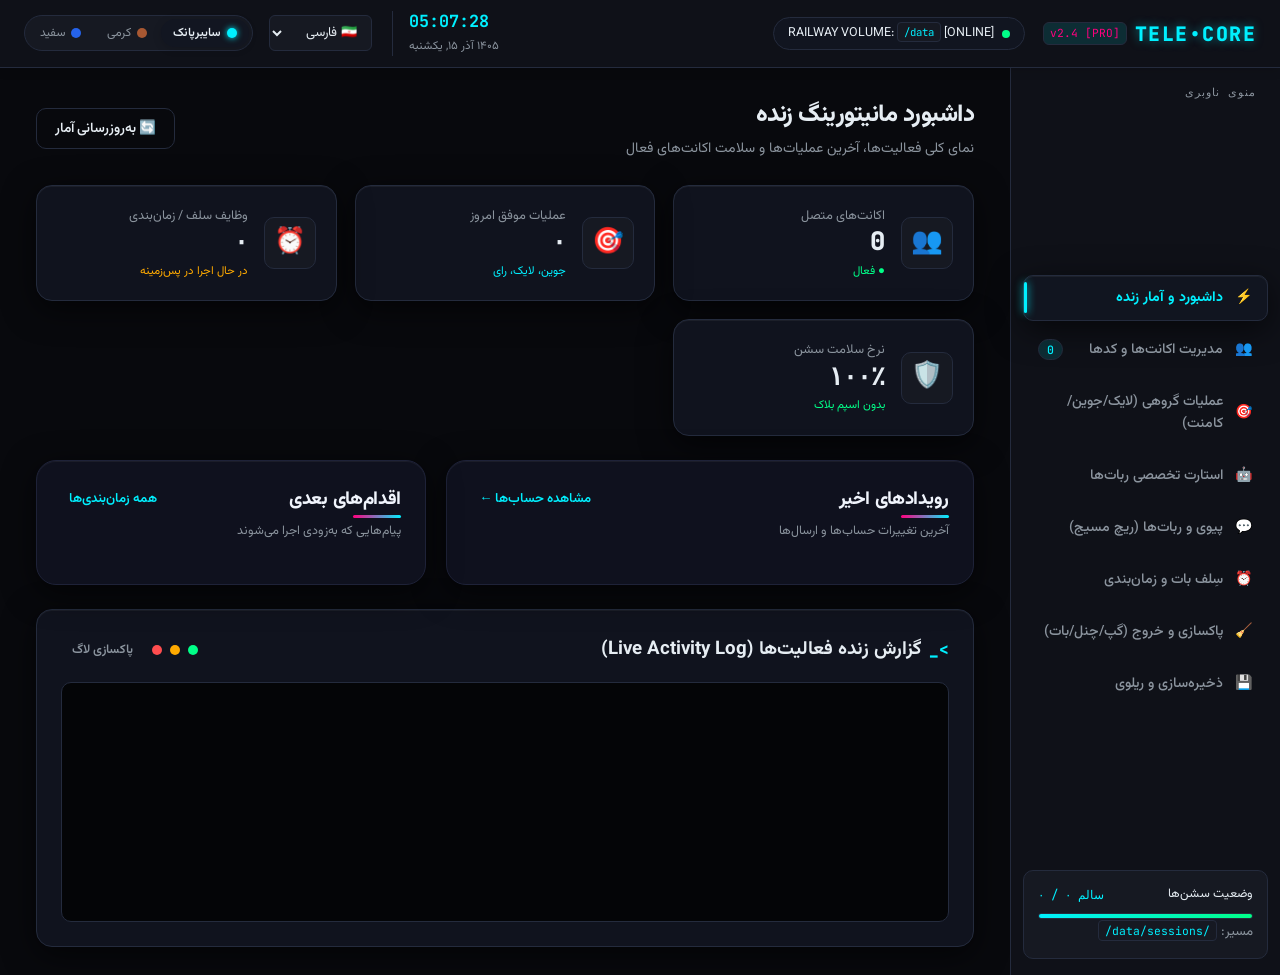
==== index.html @ 8dd52e58 "Update TeleCore: add login.html, setup.html, and enhanced auth and UI updates" ====
<!DOCTYPE html>
<html lang="fa" dir="rtl" data-theme="cyberpunk">
<head>
  <meta charset="UTF-8">
  <meta name="viewport" content="width=device-width, initial-scale=1.0">
  <title>TeleCore // پنل مدیریت یکپارچه تلگرام</title>
  <link rel="stylesheet" href="style.css">
  <link rel="preconnect" href="https://fonts.googleapis.com">
  <link rel="preconnect" href="https://fonts.gstatic.com" crossorigin>
  <link href="https://fonts.googleapis.com/css2?family=Vazirmatn:wght@300;400;600;700;800;900&family=JetBrains+Mono:wght@400;600;700&display=swap" rel="stylesheet">
</head>
<body class="theme-cyberpunk">

  <!-- HUD Top Bar -->
  <header class="top-nav">
    <div class="nav-brand">
      <div class="cyber-logo">
        <span class="glitch-text" data-text="TELE•CORE">TELE•CORE</span>
        <span class="badge-version">v2.4 [PRO]</span>
      </div>
      <div class="railway-badge" title="پوشه ذخیره‌سازی متصل به ولوم ریلوی">
        <span class="status-dot pulse"></span>
        <span class="badge-text" id="volume-indicator">RAILWAY VOLUME: <code class="mono-code">/data</code> [ONLINE]</span>
      </div>
    </div>

    <div class="nav-controls">
      <!-- Live Clock & Date -->
      <div class="time-widget">
        <div class="live-clock mono-font" id="live-clock">--:--:--</div>
        <div class="live-date" id="live-date">در حال دریافت تاریخ...</div>
      </div>

      <!-- Language Selector -->
      <div class="control-group">
        <label for="lang-select" class="visually-hidden">زبان</label>
        <select id="lang-select" class="cyber-select">
          <option value="fa" selected>🇮🇷 فارسی</option>
          <option value="en">🇬🇧 English</option>
        </select>
      </div>

      <!-- 3 Theme Switchers -->
      <div class="theme-picker" role="radiogroup" aria-label="انتخاب پوسته">
        <button class="theme-btn active" data-theme-val="cyberpunk" title="سایبرپانک دارک">
          <span class="theme-swatch cyberpunk-swatch"></span>
          <span class="theme-label">سایبرپانک</span>
        </button>
        <button class="theme-btn" data-theme-val="cream" title="کرمی نوستالژیک">
          <span class="theme-swatch cream-swatch"></span>
          <span class="theme-label">کرمی</span>
        </button>
        <button class="theme-btn" data-theme-val="light" title="سفید مینیمال">
          <span class="theme-swatch light-swatch"></span>
          <span class="theme-label">سفید</span>
        </button>
      </div>
    </div>
  </header>

  <!-- App Body Layout -->
  <div class="app-layout">
    
    <!-- Sidebar Navigation -->
    <aside class="sidebar">
      <div class="sidebar-header">
        <span class="hud-label">منوی ناوبری</span>
      </div>
      <nav class="sidebar-nav">
        <button class="nav-tab active" data-tab="tab-overview">
          <span class="tab-icon">⚡</span>
          <span class="tab-title" data-i18n="navOverview">داشبورد و آمار زنده</span>
          <span class="tab-indicator"></span>
        </button>
        <button class="nav-tab" data-tab="tab-accounts">
          <span class="tab-icon">👥</span>
          <span class="tab-title" data-i18n="navAccounts">مدیریت اکانت‌ها و کدها</span>
          <span class="badge-count" id="accounts-count-badge">۰</span>
        </button>
        <button class="nav-tab" data-tab="tab-actions">
          <span class="tab-icon">🎯</span>
          <span class="tab-title" data-i18n="navActions">عملیات گروهی (لایک/جوین/رای)</span>
        </button>
        <button class="nav-tab" data-tab="tab-bot-starter">
          <span class="tab-icon">🤖</span>
          <span class="tab-title" data-i18n="navBotStarter">استارت تخصصی ربات‌ها</span>
        </button>
        <button class="nav-tab" data-tab="tab-inbox">
          <span class="tab-icon">💬</span>
          <span class="tab-title" data-i18n="navInbox">پیوی و ربات‌ها</span>
        </button>
        <button class="nav-tab" data-tab="tab-scheduler">
          <span class="tab-icon">⏰</span>
          <span class="tab-title" data-i18n="navScheduler">سِلف بات و زمان‌بندی</span>
        </button>
        <button class="nav-tab" data-tab="tab-cleanup">
          <span class="tab-icon">🧹</span>
          <span class="tab-title" data-i18n="navCleanup">پاکسازی و خروج (گپ/چنل/بات)</span>
        </button>
        <button class="nav-tab" data-tab="tab-storage">
          <span class="tab-icon">💾</span>
          <span class="tab-title" data-i18n="navStorage">ذخیره‌سازی و ریلوی</span>
        </button>
      </nav>

      <!-- Quick Session Status Widget in Sidebar -->
      <div class="sidebar-footer">
        <div class="mini-health-card">
          <div class="mini-header">
            <span>وضعیت سشن‌ها</span>
            <span class="mono-font text-cyan" id="health-ratio">۰ / ۰ سالم</span>
          </div>
          <div class="progress-bar-bg">
            <div class="progress-bar-fill" style="width: 100%;"></div>
          </div>
          <small class="text-muted">مسیر: <code class="mono-code">/data/sessions/</code></small>
        </div>
      </div>
    </aside>

    <!-- Main Content Area -->
    <main class="main-content">
      
      <!-- ================= 1. OVERVIEW & LIVE FEED TAB ================= -->
      <section id="tab-overview" class="content-panel active">
        <div class="panel-header">
          <div>
            <h1 class="panel-title" data-i18n="overviewTitle">داشبورد مانیتورینگ زنده</h1>
            <p class="panel-desc" data-i18n="overviewDesc">نمای کلی فعالیت‌ها، آخرین عملیات‌ها و سلامت اکانت‌های فعال</p>
          </div>
          <button class="btn btn-outline" id="btn-refresh-stats">🔄 به‌روزرسانی آمار</button>
        </div>

        <!-- Metric Cards -->
        <div class="stats-grid">
          <div class="stat-card">
            <div class="stat-icon-wrap bg-cyan-glow">👥</div>
            <div class="stat-info">
              <span class="stat-label">اکانت‌های متصل</span>
              <span class="stat-value mono-font" id="stat-total-accounts">۰</span>
              <span class="stat-sub text-green">● فعال</span>
            </div>
          </div>

          <div class="stat-card">
            <div class="stat-icon-wrap bg-pink-glow">🎯</div>
            <div class="stat-info">
              <span class="stat-label">عملیات موفق امروز</span>
              <span class="stat-value mono-font" id="stat-today-ops">۰</span>
              <span class="stat-sub text-cyan">جوین، لایک، رای</span>
            </div>
          </div>

          <div class="stat-card">
            <div class="stat-icon-wrap bg-amber-glow">⏰</div>
            <div class="stat-info">
              <span class="stat-label">وظایف سلف / زمان‌بندی</span>
              <span class="stat-value mono-font" id="stat-active-tasks">۰</span>
              <span class="stat-sub text-amber">در حال اجرا در پس‌زمینه</span>
            </div>
          </div>

          <div class="stat-card">
            <div class="stat-icon-wrap bg-purple-glow">🛡️</div>
            <div class="stat-info">
              <span class="stat-label">نرخ سلامت سشن</span>
              <span class="stat-value mono-font">۱۰۰٪</span>
              <span class="stat-sub text-green">بدون اسپم بلاک</span>
            </div>
          </div>
        </div>

        <!-- RECENT EVENTS & UPCOMING ACTIONS -->
        <div class="dashboard-activity-grid">
          <div class="cyber-activity-card">
            <div class="activity-card-header">
              <div>
                <h3 class="activity-card-title">رویدادهای اخیر</h3>
                <p class="activity-card-subtitle">آخرین تغییرات حساب‌ها و ارسال‌ها</p>
              </div>
              <button class="activity-card-link" onclick="document.querySelector('[data-tab=\'tab-accounts\']').click()">مشاهده حساب‌ها &larr;</button>
            </div>
            
            <div class="event-items-list" id="recent-events-container"></div>
          </div>

          <div class="cyber-activity-card">
            <div class="activity-card-header">
              <div>
                <h3 class="activity-card-title">اقدام‌های بعدی</h3>
                <p class="activity-card-subtitle">پیام‌هایی که به‌زودی اجرا می‌شوند</p>
              </div>
              <button class="activity-card-link" onclick="document.querySelector('[data-tab=\'tab-scheduler\']').click()">همه زمان‌بندی‌ها</button>
            </div>

            <div class="upcoming-items-list" id="upcoming-actions-container"></div>
          </div>
        </div>

        <!-- Live Activity Log Terminal -->
        <div class="cyber-card">
          <div class="card-header-flex">
            <div class="flex-title">
              <span class="terminal-prefix">&gt;_</span>
              <h3>گزارش زنده فعالیت‌ها (Live Activity Log)</h3>
            </div>
            <div class="terminal-actions">
              <span class="terminal-dot green"></span>
              <span class="terminal-dot yellow"></span>
              <span class="terminal-dot red"></span>
              <button class="btn btn-sm btn-ghost" id="btn-clear-logs">پاکسازی لاگ</button>
            </div>
          </div>
          <div class="terminal-viewport" id="terminal-log-stream"></div>
        </div>
      </section>

      <!-- ================= 2. ACCOUNTS & OTP CODES TAB ================= -->
      <section id="tab-accounts" class="content-panel">
        <div class="panel-header">
          <div>
            <h1 class="panel-title">مدیریت اکانت‌های تلگرام</h1>
            <p class="panel-desc">فهرست، جستجوی پیشرفته، دسته‌بندی‌های شخصی، آمار کشور و سال ساخت، و قطع اتصال</p>
          </div>
          <div class="flex-gap">
            <button class="btn btn-primary" id="btn-open-add-account" onclick="openAddAccountModal()">➕ افزودن اکانت جدید</button>
            <button class="btn btn-outline" id="btn-create-category" onclick="openCategoryModal()">📁 ساخت دسته جدید</button>
            <button class="btn btn-outline" id="btn-check-all-sessions">⚡ بررسی سلامت همه</button>
          </div>
        </div>

        <div class="account-stats-bar">
          <div class="acc-stat-pill active" data-filter-type="all" data-filter-val="all">
            <span class="stat-pill-title">کل اکانت‌ها:</span>
            <span class="stat-pill-count mono-font" id="count-all">۰</span>
          </div>
          <div class="acc-stat-pill" data-filter-type="status" data-filter-val="online">
            <span class="stat-pill-title text-green">● متصل:</span>
            <span class="stat-pill-count mono-font" id="count-online">۰</span>
          </div>
          <div class="acc-stat-pill" data-filter-type="status" data-filter-val="disconnected">
            <span class="stat-pill-title text-pink">● قطع اتصال:</span>
            <span class="stat-pill-count mono-font" id="count-disconnected">۰</span>
          </div>
        </div>

        <div class="filter-controls-box cyber-card">
          <div class="filter-row">
            <span class="filter-label">🌍 فیلتر بر حسب کشور:</span>
            <div class="filter-chips-list" id="country-chips-container"></div>
          </div>

          <div class="filter-row mt-2">
            <span class="filter-label">📅 فیلتر سال ساخت اکانت:</span>
            <div class="filter-chips-list" id="year-chips-container"></div>
          </div>

          <div class="filter-row mt-2">
            <span class="filter-label">🏷️ دسته‌بندی‌های شخصی:</span>
            <div class="filter-chips-list" id="category-chips-container"></div>
          </div>
        </div>

        <div class="search-omnibox-wrap mt-4">
          <div class="search-omnibox">
            <span class="search-icon">🔍</span>
            <input type="text" id="acc-smart-search" class="cyber-input search-field" placeholder="جستجوی همه‌جانبه: شماره تلفن (+98...)، آیدی (@id)، آیدی عددی (User ID: 12345...)، نام پروفایل یا برچسب...">
            <button class="btn btn-sm btn-ghost" id="btn-clear-smart-search" title="پاکسازی جستجو">✕</button>
          </div>
          <div class="search-meta-text">
            <span>نمایش <strong id="filter-result-count" class="mono-font">۰</strong> اکانت بر اساس فیلترهای انتخابی</span>
          </div>
        </div>

        <div class="accounts-accordion-list mt-4" id="accounts-container"></div>

        <div class="cyber-card mt-6">
          <div class="card-header-flex">
            <h3>📬 دریافت کدهای ورود اخیر (Telegram Login Codes)</h3>
            <span class="badge-status online">سیستم شنود سرویس تلگرام فعال است</span>
          </div>
          <div class="table-responsive">
            <table class="cyber-table">
              <thead>
                <tr>
                  <th>اکانت</th>
                  <th>شماره تلفن</th>
                  <th>کد دریافتی (Login Code)</th>
                  <th>زمان دریافت</th>
                  <th>عملیات</th>
                </tr>
              </thead>
              <tbody id="otp-history-table"></tbody>
            </table>
          </div>
        </div>
      </section>

      <!-- ================= 3. MASS ACTIONS TAB ================= -->
      <section id="tab-actions" class="content-panel">
        <div class="panel-header">
          <div>
            <h1 class="panel-title" data-i18n="actionsTitle">عملیات گروهی و هماهنگ</h1>
            <p class="panel-desc" data-i18n="actionsDesc">انجام دسته‌جمعی کارهایی مثل جوین به کانال/گروه، ارسال کامنت، ثبت ری‌اکشن و لایک، یا رای دادن به نظرسنجی با اولویت انتخابی اکانت‌ها</p>
          </div>
        </div>

        <div class="account-priority-box cyber-card">
          <div class="flex-between">
            <div>
              <h3 data-i18n="priorityBoxTitle">👥 انتخاب اکانت‌ها و اولویت اجرا (با کلیک مستقیم)</h3>
              <p class="text-xs text-muted" data-i18n="priorityBoxDesc">روی اکانت‌ها کلیک کنید؛ ترتیب کلیک شما دقیقاً اولویت اجرای عملیات را تعیین می‌کند.</p>
            </div>
            <div class="flex-gap flex-wrap">
              <button type="button" class="btn btn-sm btn-outline" onclick="selectAllAccountsSequential()" data-i18n="btnSelectAllSeq">⚡ انتخاب همه به ترتیب</button>
              <button type="button" class="btn btn-sm btn-outline" onclick="selectOnlineAccountsOnly()" data-i18n="btnSelectOnline">🟢 فقط آنلاین‌ها</button>
              <button type="button" class="btn btn-sm btn-outline" onclick="clearSelectedPriorityAccounts()" data-i18n="btnClearPriority">❌ لغو انتخاب</button>
            </div>
          </div>

          <div class="account-priority-grid" id="action-accounts-priority-list"></div>
          <div class="text-xs text-muted mt-2">
            <span>تعداد اکانت‌های انتخابی: </span>
            <strong id="action-selected-accounts-count" class="mono-font text-cyan">۰</strong>
            <span id="action-priority-order-text" style="margin-right: 12px; margin-left: 12px;"></span>
          </div>
        </div>

        <div class="grid-2-cols">
          <div class="cyber-card">
            <h3 data-i18n="actionConfigTitle">تنظیمات عملیات</h3>
            <form id="mass-action-form" class="cyber-form mt-4">
              <div class="form-group">
                <label data-i18n="lblActionType">نوع عملیات:</label>
                <select id="action-type" class="cyber-input" onchange="handleActionTypeChange(this.value)">
                  <option value="join">🔗 عضویت در کانال یا گروه (Join Channel/Group)</option>
                  <option value="like">❤️ ثبت ری‌اکشن / لایک پست (Post Reaction)</option>
                  <option value="comment">💬 ارسال کامنت به پست (Post Comment)</option>
                  <option value="poll">📊 رای دادن در نظرسنجی (Poll Voting)</option>
                  <option value="start_bot">🤖 استارت ربات با لینک معرف (Start Bot)</option>
                </select>
              </div>

              <div class="form-group">
                <label data-i18n="lblActionTarget">لینک مقصد یا شناسه (Target Link / Username):</label>
                <input type="text" id="action-target" class="cyber-input mono-font" placeholder="https://t.me/example_channel یا @username یا https://t.me/addlist/..." oninput="inspectTargetLink(this.value)" required>
                
                <div class="link-inspector-box mt-2" id="link-inspector-box" style="display: none;">
                  <div class="inspector-badge">
                    <span id="inspector-icon">🔍</span>
                    <span id="inspector-type-text">نوع لینک: شناسایی شد</span>
                  </div>
                  <div class="inspector-details text-xs mt-1" id="inspector-desc-text"></div>
                  <div class="inspector-addlist-option mt-2" id="inspector-addlist-option" style="display: none;">
                    <label class="checkbox-label text-cyan font-bold text-xs" style="display: flex; gap: 8px; align-items: flex-start; cursor: pointer;">
                      <input type="checkbox" id="chk-auto-bypass-addlist" checked style="margin-top: 3px;">
                      <span>⚡ مدیریت محدودیت ۲ ادلیست تلگرام: در صورت پر بودن سقف ۲ ادلیست اکانت، یکی از ادلیست‌های قبلی به صورت خودکار حذف شود بدون اینکه کانال‌های داخل آن خارج شوند.</span>
                    </label>
                  </div>
                </div>
              </div>

              <div class="form-group" id="group-comment-text" style="display: none;">
                <label data-i18n="lblCommentText">متن کامنت‌ها (یک کامنت در هر خط برای ارسال چرخشی بین اکانت‌ها):</label>
                <textarea id="action-comment-input" class="cyber-input" rows="3" placeholder="پروژه بسیار کاربردی و عالی هست! 🔥&#10;تحلیل فوق‌العاده‌ای بود، تشکر 👏&#10;هدف قیمتی بعدی چنده به نظرتون؟"></textarea>
                
                <div class="mt-2">
                  <label class="checkbox-label text-xs" style="display: flex; gap: 8px; align-items: center; cursor: pointer;">
                    <input type="checkbox" id="chk-schedule-comment" onchange="toggleCommentScheduling(this.checked)">
                    <span data-i18n="lblScheduleCommentToggle">⏰ ذخیره به عنوان تسک زمان‌بندی شده (Scheduler)</span>
                  </label>
                </div>
                <div class="mt-2" id="comment-schedule-details" style="display: none;">
                  <label class="text-xs text-muted">زمان ارسال زمان‌بندی:</label>
                  <input type="text" id="comment-schedule-time" class="cyber-input" value="هر روز ساعت ۱۲:۳۰">
                </div>
              </div>

              <div class="form-group" id="group-poll-option" style="display: none;">
                <label data-i18n="lblPollIndex">شماره گزینه نظرسنجی (Option Index):</label>
                <input type="number" id="poll-option-idx" class="cyber-input" value="1" min="1" max="10">
              </div>

              <div class="form-group" id="group-reaction-type">
                <div class="flex-between">
                  <label data-i18n="lblReactionType">انتخاب ری‌اکشن (کل ری‌اکشن‌های تلگرام):</label>
                  <span class="text-xs text-cyan font-bold" id="chosen-reaction-preview">ری‌اکشن انتخابی: ❤️</span>
                </div>
                <div class="reaction-full-grid mt-2" id="reaction-picker-grid"></div>
                <div class="mt-2">
                  <input type="text" id="custom-emoji-input" class="cyber-input" placeholder="یا تایپ هر ایموجی دلخواه دیگر (مثلاً 🗿، 💘، 🫡)..." oninput="setCustomReactionEmoji(this.value)">
                </div>
              </div>

              <div class="form-group">
                <label data-i18n="lblActionDelay">فاصله زمانی بین هر اکانت (ثانیه - جهت امنیت و جلوگیری از فلود):</label>
                <input type="number" id="action-delay" class="cyber-input" value="3" min="1" max="60">
              </div>

              <button type="submit" class="btn btn-primary w-full" id="btn-start-action" data-i18n="btnStartAction">
                🚀 شروع اجرای عملیات هماهنگ با اولویت انتخابی
              </button>
            </form>
          </div>

          <div class="cyber-card">
            <h3>وضعیت اجرای زنده عملیات</h3>
            <div class="action-status-box mt-4">
              <div class="status-summary">
                <span id="current-action-title">آماده برای شروع عملیات جدید</span>
                <span class="badge-status idle" id="action-badge">آماده (Idle)</span>
              </div>

              <div class="progress-bar-bg mt-4">
                <div class="progress-bar-fill" id="action-progress-fill" style="width: 0%;"></div>
              </div>
              <div class="progress-label mt-2">
                <span id="action-progress-text">۰ / ۰ انجام شده</span>
                <span class="mono-font" id="action-percent-text">۰٪</span>
              </div>

              <div class="mini-terminal mt-4" id="action-sublog">
                <div class="log-line text-muted">منتظر ثبت دستور توسط کاربر...</div>
              </div>
            </div>
          </div>
        </div>
      </section>

      <!-- ================= 3.5 SPECIALIZED BOT STARTER TAB ================= -->
      <section id="tab-bot-starter" class="content-panel">
        <div class="panel-header">
          <div>
            <h1 class="panel-title" data-i18n="botStarterTitle">🤖 استارت تخصصی و اتوماسیون ربات‌ها</h1>
            <p class="panel-desc" data-i18n="botStarterDesc">استارت رفرال، آنالیز هوشمند و عضویت خودکار چنل‌های اجباری، و حل تعاملی مرحله‌به‌مرحله کپچا با اولویت دلخواه اکانت‌ها</p>
          </div>
          <div class="flex-gap">
            <button class="btn btn-outline" onclick="resetBotStarterForm()">🔄 بازنشانی فرم</button>
          </div>
        </div>

        <div class="cyber-card">
          <div class="flex-between">
            <h3 data-i18n="botTargetConfigTitle">🎯 تنظیم لینک و آیدی ربات</h3>
            <span class="badge-status online" id="bot-parser-status">آماده دریافت لینک</span>
          </div>

          <div class="form-group mt-3">
            <label data-i18n="lblBotStartLink">لینک استارت یا نام کاربری ربات (Bot Start Link / Username):</label>
            <input type="text" id="bot-starter-url" class="cyber-input mono-font" placeholder="https://t.me/CryptoAirdropBot?start=ref_98124 یا @CryptoAirdropBot start_code" oninput="parseBotStartLink(this.value)">
            
            <div class="bot-link-parser-pill" id="bot-parser-pill" style="display: none;">
              <span class="text-xs text-muted">شناسایی شد:</span>
              <span class="parser-tag" id="parser-bot-username">@نام_ربات</span>
              <span class="parser-tag" id="parser-bot-param">start=کد_رفرال</span>
            </div>
          </div>

          <div class="mt-4">
            <div class="flex-between">
              <div>
                <h4 data-i18n="botPriorityTitle">👥 انتخاب اکانت‌ها و اولویت اجرا (با کلیک مستقیم)</h4>
                <p class="text-xs text-muted" data-i18n="botPriorityDesc">ترتیب کلیک شما، اولویت دقیق ارسال استارت و حل کپچا را تعیین می‌کند.</p>
              </div>
              <div class="flex-gap flex-wrap">
                <div class="form-inline-group" style="display: flex; align-items: center; gap: 8px;">
                  <label class="text-xs text-muted">حداکثر تعداد اکانت:</label>
                  <input type="number" id="bot-account-limit" class="cyber-input mono-font text-cyan" style="width: 70px; padding: 4px 8px;" value="5" min="1" max="10" onchange="updateBotAccountLimit(this.value)">
                </div>
                <button type="button" class="btn btn-sm btn-outline" onclick="selectAllBotAccountsSequential()">⚡ انتخاب همه به ترتیب</button>
                <button type="button" class="btn btn-sm btn-outline" onclick="selectOnlineBotAccountsOnly()">🟢 فقط آنلاین‌ها</button>
                <button type="button" class="btn btn-sm btn-outline" onclick="clearBotAccountsPriority()">❌ پاکسازی</button>
              </div>
            </div>

            <div class="account-priority-grid mt-3" id="bot-accounts-priority-list"></div>

            <div class="text-xs text-muted mt-2">
              <span>تعداد اکانت‌های مجاز انتخابی: </span>
              <strong id="bot-selected-count-badge" class="mono-font text-cyan">۰</strong>
              <span id="bot-priority-order-text" style="margin-right: 12px; margin-left: 12px;"></span>
            </div>
          </div>
        </div>

        <div class="cyber-card mt-4">
          <h3 data-i18n="botModesTitle">⚙️ انتخاب نوع و متد استارت ربات (۴ حالت تخصصی)</h3>
          <p class="text-xs text-muted mt-1">متد مورد نظر خود را متناسب با ساختار ربات انتخاب کنید:</p>

          <div class="bot-mode-grid">
            <div class="bot-mode-card active" id="mode-card-simple" onclick="selectBotStartMode('simple')">
              <div class="bot-mode-card-header">
                <span class="bot-mode-card-icon">⚡</span>
                <span class="bot-mode-indicator"></span>
              </div>
              <div class="bot-mode-card-title">۱. استارت خالی (ساده / رفرال)</div>
              <div class="bot-mode-card-desc">فقط دستور <code>/start [ref]</code> را مستقیماً برای هر اکانت ارسال می‌کند.</div>
            </div>

            <div class="bot-mode-card" id="mode-card-smart" onclick="selectBotStartMode('smart')">
              <div class="bot-mode-card-header">
                <span class="bot-mode-card-icon">🧠</span>
                <span class="bot-mode-indicator"></span>
              </div>
              <div class="bot-mode-card-title">۲. آنالیز و جوین خودکار چنل‌ها</div>
              <div class="bot-mode-card-desc">ارسال استارت اولیه ➔ اسکن و استخراج هوشمند لینک‌ها ➔ عضویت خودکار ➔ استارت مجدد یا تایید.</div>
            </div>

            <div class="bot-mode-card" id="mode-card-manual" onclick="selectBotStartMode('manual')">
              <div class="bot-mode-card-header">
                <span class="bot-mode-card-icon">📋</span>
                <span class="bot-mode-indicator"></span>
              </div>
              <div class="bot-mode-card-title">۳. جوین دستی لیست چنل‌ها</div>
              <div class="bot-mode-card-desc">عضویت در کانال‌های تعیین‌شده توسط شما و سپس ارسال استارت.</div>
            </div>

            <div class="bot-mode-card" id="mode-card-captcha" onclick="selectBotStartMode('captcha')">
              <div class="bot-mode-card-header">
                <span class="bot-mode-card-icon">🧩</span>
                <span class="bot-mode-indicator"></span>
              </div>
              <div class="bot-mode-card-title">۴. بات‌های دارای کپچا (تعاملی)</div>
              <div class="bot-mode-card-desc">نمایش شبیه‌ساز چت اختصاصی برای هر اکانت به ترتیب اولویت ➔ شما پاسخ کپچا را وارد می‌کنید.</div>
            </div>
          </div>

          <div class="mt-4 p-3 bg-surface-elevated rounded" id="subpanel-mode-smart" style="display: none; border: 1px solid var(--border-color); border-radius: var(--radius-md); padding: 14px;">
            <div class="flex-between">
              <h4 class="text-cyan font-bold text-xs">🧠 تنظیمات آنالیزور هوشمند پیام ربات:</h4>
              <span class="badge-status online">موتور استخراج لینک فعال است</span>
            </div>
            <p class="text-xs text-muted mt-2">سیستم متن و دکمه‌های شیشه‌ای پیام بازگشتی ربات را پویش کرده و اکانت‌ها را در آنها عضو می‌کند.</p>
            <div class="flex-gap mt-3 flex-wrap">
              <label class="checkbox-label text-xs">
                <input type="checkbox" id="chk-smart-reclick" checked> کلیک خودکار روی دکمه‌های «تایید عضویت / Joined / Check»
              </label>
              <label class="checkbox-label text-xs">
                <input type="checkbox" id="chk-smart-delay" checked> تاخیر ۳ ثانیه‌ای بین عضویت در کانال‌ها
              </label>
            </div>
          </div>

          <div class="mt-4 p-3 bg-surface-elevated rounded" id="subpanel-mode-manual" style="display: none; border: 1px solid var(--border-color); border-radius: var(--radius-md); padding: 14px;">
            <h4 class="text-cyan font-bold text-xs">📋 لیست کانال‌ها و گروه‌های اجباری (مشخص‌شده توسط شما):</h4>
            <textarea id="manual-channels-input" class="cyber-input mono-font mt-2" rows="4" placeholder="@ChannelOne&#10;https://t.me/ChannelTwo"></textarea>
          </div>

          <div class="grid-2-cols mt-4">
            <div class="form-group">
              <label>تاخیر بین اکانت‌ها (ثانیه):</label>
              <input type="number" id="bot-delay-seconds" class="cyber-input mono-font" value="4" min="1" max="60">
            </div>
            <div class="form-group">
              <label>وضعیت محافظت ضد بن:</label>
              <select id="bot-flood-protection" class="cyber-input">
                <option value="smart">🛡️ محافظت هوشمند (توقف خودکار در صورت بروز FloodWait)</option>
                <option value="aggressive">⚡ سرعت حداکثری</option>
              </select>
            </div>
          </div>

          <div class="flex-between mt-4">
            <button type="button" class="btn btn-primary" id="btn-start-bot-ops" onclick="executeBotStarterOperation()">
              🚀 شروع عملیات استارت ربات
            </button>
            <button type="button" class="btn btn-outline" id="btn-stop-bot-ops" onclick="stopBotStarterOperation()" style="display: none;">
              ⏹️ توقف عملیات
            </button>
          </div>
        </div>

        <div class="interactive-captcha-viewport" id="captcha-interactive-viewport" style="display: none;">
          <div class="captcha-account-banner">
            <div class="account-banner-info">
              <div class="account-banner-avatar" id="captcha-acc-avatar">🤖</div>
              <div class="account-banner-meta">
                <h4 id="captcha-acc-title">📩 دریافتی از اکانت اولویت ۱</h4>
                <div class="mono-font text-xs text-muted" id="captcha-acc-phone">+989123456789 · سشن آنلاین</div>
              </div>
            </div>
            <div class="account-step-counter" id="captcha-step-badge">مرحله ۱ از ۰ اکانت</div>
          </div>

          <div class="bot-step-pills" id="captcha-step-pills"></div>

          <div class="captcha-bot-chat-wrap">
            <div class="captcha-bot-header">
              <div class="captcha-bot-avatar">🤖</div>
              <div class="captcha-bot-name" id="captcha-bot-display-name">CryptoAirdropBot</div>
              <span class="captcha-bot-badge">BOT</span>
              <span class="text-xs text-muted mono-font" id="captcha-time-badge">هم‌اکنون</span>
            </div>

            <div class="chat-msg incoming" style="max-width: 100%;">
              <p id="captcha-bot-text-prompt">
                👋 کاربر گرامی! لطفاً کد امنیتی زیر را حل کنید:
              </p>

              <div class="captcha-challenge-box mt-3" id="captcha-challenge-box">
                <span class="text-xs text-muted">تصویر یا چالش کپچای دریافتی:</span>
                <div class="captcha-visual-code" id="captcha-visual-code">7 K R 9 W</div>
                <div class="text-xs text-muted" id="captcha-hint-text">حروف و اعداد موجود در کادر بالا را وارد نمایید</div>
                <div class="captcha-buttons-grid" id="captcha-buttons-grid"></div>
              </div>
            </div>

            <div class="captcha-solve-input-bar mt-2">
              <input type="text" id="captcha-user-input" class="cyber-input mono-font font-bold" placeholder="کد کپچا یا پاسخ را اینجا وارد کنید و اینتر بزنید..." onkeydown="if(event.key==='Enter') submitCaptchaAnswer()">
              <button type="button" class="btn btn-primary" id="btn-submit-captcha" onclick="submitCaptchaAnswer()">
                ↵ ارسال به ربات و انتقال به اکانت بعدی ⏭️
              </button>
              <button type="button" class="btn btn-outline" onclick="skipCurrentCaptchaAccount()">
                رد کردن ⏩
              </button>
            </div>
          </div>
        </div>

        <div class="cyber-card mt-4" id="bot-starter-monitor-box">
          <div class="flex-between">
            <h4>📡 گزارش مانیتورینگ زنده استارت ربات</h4>
            <span class="badge-status online" id="bot-monitor-status">آماده</span>
          </div>

          <div class="progress-bar-bg mt-3">
            <div class="progress-bar-fill" id="bot-progress-fill" style="width: 0%;"></div>
          </div>
          <div class="flex-between text-xs mt-2">
            <span id="bot-progress-text">۰ از ۰ اکانت انجام شده</span>
            <span class="mono-font text-cyan" id="bot-progress-pct">۰٪</span>
          </div>

          <div class="mini-terminal mt-3" id="bot-terminal-stream" style="max-height: 240px; overflow-y: auto;">
            <div class="log-line text-muted">سیستم استارت تخصصی ربات آماده به کار است.</div>
          </div>
        </div>
      </section>

      <!-- ================= 4. INBOX & BOTS TAB ================= -->
      <section id="tab-inbox" class="content-panel">
        <div class="panel-header">
          <div>
            <h1 class="panel-title" data-i18n="inboxTitle">پیوی‌ها، ربات‌ها و گفتگوها</h1>
            <p class="panel-desc" data-i18n="inboxDesc">پشتیبانی کامل از دکمه شیشه‌ای (Inline Keyboard)، عکس با کپشن، نظرسنجی، ویس صوتی، داکیومنت، فرمت متن تلگرام (بولد، اسپویلر، نقل‌قول) و ری‌اکشن به پیام‌ها</p>
          </div>
        </div>

        <div class="chat-manager-layout">
          <div class="chat-sidebar cyber-card">
            <div class="form-group">
              <label data-i18n="lblChatAccount">انتخاب اکانت فعال:</label>
              <select id="chat-account-select" class="cyber-input" onchange="changeChatAccount(this.value)"></select>
            </div>
            <div class="search-box mt-3">
              <input type="text" id="chat-search-input" placeholder="جستجو در چت‌ها و ربات‌ها..." class="cyber-input" oninput="filterChatThreads(this.value)">
            </div>
            <div class="chat-thread-list mt-3" id="chat-threads"></div>
          </div>

          <div class="chat-window cyber-card">
            <div class="chat-window-header" id="chat-header">
              <div class="chat-user-info">
                <div class="avatar-circle" id="chat-avatar">🤖</div>
                <div>
                  <h4 id="chat-contact-name">ربات تلگرام (Telegram Notifications)</h4>
                  <span class="text-muted text-xs" id="chat-contact-sub">سرویس رسمی اعلان‌ها و شبیه‌ساز بات</span>
                </div>
              </div>
            </div>

            <div class="chat-messages" id="chat-messages-container"></div>

            <div class="chat-rich-toolbar">
              <div class="rich-btns-group">
                <button type="button" class="rich-btn" onclick="applyRichFormat('bold')" title="بولد (**متن**)"><strong>B</strong></button>
                <button type="button" class="rich-btn" onclick="applyRichFormat('italic')" title="ایتالیک (_متن_)"><em>I</em></button>
                <button type="button" class="rich-btn" onclick="applyRichFormat('code')" title="کد منواسپیس (`کد`)"><code>&lt;&gt;</code></button>
                <button type="button" class="rich-btn" onclick="applyRichFormat('spoiler')" title="اسپویلر (||متن مخفی||)">||S||</button>
                <button type="button" class="rich-btn" onclick="applyRichFormat('quote')" title="نقل قول (> متن)">❝❞</button>
                <button type="button" class="rich-btn" onclick="applyRichFormat('link')" title="لینک [متن](url)">🔗</button>
              </div>
              <div class="attachment-btns-group">
                <button type="button" class="rich-btn attach-btn" onclick="openSendPhotoModal()" title="ارسال عکس">📷 عکس</button>
                <button type="button" class="rich-btn attach-btn" onclick="openSendPollModal()" title="ارسال نظرسنجی">📊 نظرسنجی</button>
                <button type="button" class="rich-btn attach-btn" onclick="sendVoiceMessage()" title="ارسال پیام صوتی">🎤 ویس</button>
                <button type="button" class="rich-btn attach-btn" onclick="sendDocumentMessage()" title="ارسال فایل">📎 فایل</button>
              </div>
            </div>

            <div class="chat-input-bar">
              <input type="text" id="chat-input-msg" class="cyber-input" placeholder="نوشتن پیام یا دستور ربات (مثلاً /start)...">
              <button class="btn btn-primary" id="btn-send-chat" onclick="sendChatMessage()">ارسال ➔</button>
            </div>
          </div>
        </div>
      </section>

      <!-- ================= 5. SELF BOT & SCHEDULER TAB ================= -->
      <section id="tab-scheduler" class="content-panel">
        <div class="panel-header">
          <div>
            <h1 class="panel-title">سِلف بات و زمان‌بندی پیام‌ها</h1>
            <p class="panel-desc">تعریف پیام‌های زمان‌بندی شده خودکار، ارسال دوره‌ای به گروه‌ها یا مخاطبین و اتومیشن سلف</p>
          </div>
          <button class="btn btn-primary" id="btn-new-schedule" onclick="openAddScheduleModal()">⏱️ تعریف وظیفه جدید</button>
        </div>

        <div class="grid-3-cols" id="scheduler-cards-container"></div>
      </section>

      <!-- ================= 6. CLEANUP & PURGE TAB ================= -->
      <section id="tab-cleanup" class="content-panel">
        <div class="panel-header">
          <div>
            <h1 class="panel-title" data-i18n="cleanupTitle">پاکسازی و خروج از گفتگوها</h1>
            <p class="panel-desc" data-i18n="cleanupDesc">مدیریت گپ‌ها، کانال‌ها و ربات‌ها، خروج دسته‌جمعی، حذف ربات‌های بلااستفاده و پاکسازی بر اساس تاریخ فعالیت یا تصادفی</p>
          </div>
          <div class="flex-gap">
            <button class="btn btn-primary" onclick="executePurgeActions('leave')" data-i18n="btnExecuteLeave">🚪 خروج از موارد انتخابی</button>
            <button class="btn btn-outline" onclick="executePurgeActions('block')" data-i18n="btnExecuteBlock">🛑 مسدودسازی ربات‌ها</button>
          </div>
        </div>

        <div class="cyber-card">
          <div class="grid-3-cols" style="align-items: center;">
            <div class="form-group">
              <label data-i18n="lblCleanupAccount">اکانت مجری پاکسازی:</label>
              <select id="cleanup-account-select" class="cyber-input" onchange="renderCleanupDialogs()"></select>
            </div>
            <div class="form-group">
              <label data-i18n="lblCleanupTypeFilter">نوع گفتگو:</label>
              <div class="filter-chips-list mt-1" id="cleanup-type-chips">
                <button class="filter-chip active" onclick="setCleanupTypeFilter('all')">🌐 همه (۰)</button>
                <button class="filter-chip" onclick="setCleanupTypeFilter('group')">👥 گپ و گروه‌ها (۰)</button>
                <button class="filter-chip" onclick="setCleanupTypeFilter('channel')">📢 کانال‌ها (۰)</button>
                <button class="filter-chip" onclick="setCleanupTypeFilter('bot')">🤖 ربات‌ها (۰)</button>
              </div>
            </div>
            <div class="form-group">
              <label data-i18n="lblCleanupSearch">جستجو در عناوین:</label>
              <input type="text" id="cleanup-search-input" class="cyber-input" placeholder="نام کانال، گروه یا یوزرنیم..." oninput="filterCleanupSearch(this.value)">
            </div>
          </div>

          <div class="purge-strategy-bar mt-4">
            <span class="strategy-label">⚡ روش‌های انتخاب هوشمند:</span>
            <div class="flex-gap flex-wrap">
              <button class="btn btn-sm btn-outline" onclick="cleanupSelectAll()">☑️ انتخاب همه موارد</button>
              <button class="btn btn-sm btn-outline" onclick="cleanupSelectRandom(5)">🎲 انتخاب ۵ مورد رندوم</button>
              <button class="btn btn-sm btn-outline" onclick="cleanupSelectRandom(10)">🎲 انتخاب ۱۰ مورد رندوم</button>
              <button class="btn btn-sm btn-outline" onclick="cleanupSelectInactive(90)">⌛ غیرفعال‌ترین‌ها (بیش از ۳ ماه)</button>
              <button class="btn btn-sm btn-outline" onclick="cleanupClearSelection()">❌ لغو انتخاب</button>
            </div>
            <div class="selected-counter">
              <span>تعداد انتخاب شده: </span>
              <strong id="cleanup-selected-count" class="mono-font text-cyan">۰</strong>
            </div>
          </div>
        </div>

        <div class="cyber-card mt-4">
          <div class="table-responsive">
            <table class="cyber-table">
              <thead>
                <tr>
                  <th style="width: 40px;"><input type="checkbox" id="cleanup-select-all-cb" onchange="toggleCleanupAllCheckboxes(this.checked)"></th>
                  <th data-i18n="thChatTitle">عنوان گفتگو / چت</th>
                  <th data-i18n="thChatType">نوع</th>
                  <th data-i18n="thChatMembers">تعداد اعضا / شناسه</th>
                  <th data-i18n="thChatLastActivity">آخرین فعالیت / پیام</th>
                  <th data-i18n="thChatStatus">وضعیت فعالیت</th>
                  <th data-i18n="thActions">عملیات تکی</th>
                </tr>
              </thead>
              <tbody id="cleanup-dialogs-tbody"></tbody>
            </table>
          </div>
        </div>

        <div class="cyber-card mt-4" id="cleanup-progress-box" style="display: none;">
          <div class="flex-between">
            <h4 id="cleanup-progress-title">در حال خروج ایمن از چت‌های انتخابی...</h4>
            <span class="badge-status online" id="cleanup-progress-badge">درحال اجرا</span>
          </div>
          <div class="progress-bar-bg mt-3">
            <div class="progress-bar-fill" id="cleanup-progress-fill" style="width: 0%;"></div>
          </div>
          <div class="flex-between text-xs mt-2">
            <span id="cleanup-progress-text">۰ از ۰ انجام شده</span>
            <span class="mono-font text-cyan" id="cleanup-progress-pct">۰٪</span>
          </div>
          <div class="mini-terminal mt-3" id="cleanup-log-stream"></div>
        </div>
      </section>

      <!-- ================= 7. STORAGE & RAILWAY TAB ================= -->
      <section id="tab-storage" class="content-panel">
        <div class="panel-header">
          <div>
            <h1 class="panel-title">ساختار ذخیره‌سازی داده و تنظیمات Railway</h1>
            <p class="panel-desc">تمام سشن‌ها، پایگاه‌داده و لاگ‌ها در یک مسیر متمرکز ذخیره می‌شوند تا به راحتی به Volume ریلوی متصل شوند</p>
          </div>
        </div>

        <div class="grid-2-cols">
          <div class="cyber-card">
            <h3>ساختار دایرکتوری متمرکز (Railway Volume Target)</h3>
            <p class="text-sm text-muted mt-2">
              با متصل کردن یک ولوم در ریلوی به مسیر <code class="mono-code">/app/data</code> یا <code class="mono-code">/data</code>، تمام فایل‌های زیر در جابه‌جایی سرورها پایدار خواهند ماند:
            </p>

            <div class="tree-view mt-4 mono-font">
              <div class="tree-item root">📁 /data (مسیر ولوم اصلی در ریلوی)</div>
              <div class="tree-item sub">├── 📁 sessions/ <span class="tree-comment"># فایل‌های Session و اعتبارسنجی Telethon/Pyrogram</span></div>
              <div class="tree-item sub">├── 📁 logs/ <span class="tree-comment"># آرشیو لاگ‌های عملیات‌ها و خطایابی</span></div>
              <div class="tree-item sub">├── 📁 config/ <span class="tree-comment"># تنظیمات کاربری، کلیدهای API و پراکسی</span></div>
              <div class="tree-item sub">└── 📄 database.sqlite <span class="tree-comment"># دیتابیس SQLite ذخیره کاربران، وظایف و آمار</span></div>
            </div>

            <div class="status-box-highlight mt-4">
              <div class="flex-between">
                <span>وضعیت پوشه لوکال:</span>
                <span class="text-green font-bold">آماده و دارای مجوز نوشتن</span>
              </div>
              <div class="flex-between mt-2">
                <span>مسیر ولوم:</span>
                <code class="mono-code text-xs">/app/data</code>
              </div>
            </div>
          </div>

          <div class="cyber-card">
            <h3>راهنمای دیپلوی روی Railway با دامنه دلخواه</h3>
            <ol class="deploy-steps mt-3">
              <li>
                <strong>مرحله ۱:</strong> پروژه را در گیتهاب شخصی خود پوش (Push) کنید.
              </li>
              <li>
                <strong>مرحله ۲:</strong> در پنل Railway گزینه <code>New Project -> Deploy from GitHub repo</code> را بزنید.
              </li>
              <li>
                <strong>مرحله ۳ (بسیار مهم):</strong> روی سرویس کلیک کنید، تب <strong>Volume</strong> را باز کنید و یک Volume جدید با مسیر Mount Path: <code class="mono-code">/app/data</code> ایجاد کنید.
              </li>
              <li>
                <strong>مرحله ۴ (دامنه رایگان):</strong> در تب <strong>Settings -> Networking</strong> روی <code>Generate Domain</code> کلیک کنید.
              </li>
            </ol>

            <div class="info-alert mt-4">
              💡 فایل‌های <code>Dockerfile</code> و <code>railway.json</code> برای اتصال خودکار پورت و ولوم داخل همین پروژه قرار دارند.
            </div>
          </div>
        </div>
      </section>

    </main>
  </div>

  <!-- Modal: Add New Account (With API ID & API Hash) -->
  <div class="modal-backdrop" id="modal-add-account">
    <div class="modal-dialog cyber-card">
      <div class="modal-header">
        <h3 data-i18n="addAccountTitle">افزودن اکانت تلگرام جدید</h3>
        <button class="modal-close" id="modal-close-btn" onclick="closeAddAccountModal()">&times;</button>
      </div>
      <div class="modal-body">
        <form id="form-new-account">
          <div class="form-group">
            <label data-i18n="accountNameLabel">نام نمایشی یا برچسب اکانت:</label>
            <input type="text" id="acc-name-input" class="cyber-input" placeholder="مثلاً: اکانت پشتیبانی ۱" required>
          </div>
          <div class="form-group">
            <label data-i18n="accountPhoneLabel">شماره تلفن (با کد کشور):</label>
            <input type="tel" id="acc-phone-input" class="cyber-input mono-font" placeholder="+989123456789" required>
          </div>
          <div class="form-group mt-3">
            <label>API ID (از سایت my.telegram.org):</label>
            <input type="text" id="acc-api-id-input" class="cyber-input mono-font" placeholder="1234567" required>
          </div>
          <div class="form-group mt-3">
            <label>API Hash:</label>
            <input type="text" id="acc-api-hash-input" class="cyber-input mono-font" placeholder="0123456789abcdef0123456789abcdef" required>
          </div>
          <div class="form-group mt-3">
            <label data-i18n="account2faLabel">رمز عبور دو مرحله‌ای (2FA - در صورت وجود):</label>
            <input type="password" id="acc-2fa-input" class="cyber-input" placeholder="اگر اکانت پسورد دوم دارد وارد کنید">
          </div>
          <div class="form-actions mt-4">
            <button type="button" class="btn btn-outline" id="btn-cancel-modal" onclick="closeAddAccountModal()" data-i18n="cancel">انصراف</button>
            <button type="submit" class="btn btn-primary" id="btn-submit-account" data-i18n="btnSubmitAccount">ارسال کد تایید (Send Code)</button>
          </div>
        </form>
      </div>
    </div>
  </div>

  <!-- Modal: Create New Custom Category -->
  <div class="modal-backdrop" id="modal-add-category">
    <div class="modal-dialog cyber-card">
      <div class="modal-header">
        <h3 data-i18n="createCategoryTitle">ساخت دسته یا برچسب اختصاصی جدید</h3>
        <button class="modal-close" id="modal-close-cat-btn" onclick="closeCategoryModal()">&times;</button>
      </div>
      <div class="modal-body">
        <form id="form-new-category">
          <div class="form-group">
            <label data-i18n="categoryNameLabel">نام دسته‌بندی جدید:</label>
            <input type="text" id="cat-name-input" class="cyber-input" placeholder="مثلاً: اکانت‌های اسپم، تبلیغات..." required>
          </div>
          <div class="form-group">
            <label data-i18n="categoryIconLabel">انتخاب نماد یا ایموجی برچسب:</label>
            <div class="reaction-selector">
              <label><input type="radio" name="cat_icon" value="⚠️" checked> ⚠️ اسپم</label>
              <label><input type="radio" name="cat_icon" value="🌟"> 🌟 ویژه</label>
              <label><input type="radio" name="cat_icon" value="📢"> 📢 تبلیغات</label>
              <label><input type="radio" name="cat_icon" value="🛡️"> 🛡️ امنیتی</label>
              <label><input type="radio" name="cat_icon" value="🧪"> 🧪 تستی</label>
            </div>
          </div>
          <div class="form-actions mt-4 flex-gap">
            <button type="button" class="btn btn-outline" id="btn-cancel-cat-modal" onclick="closeCategoryModal()" data-i18n="cancel">انصراف</button>
            <button type="submit" class="btn btn-primary" id="btn-submit-category" data-i18n="submitCategory">ثبت و ایجاد دسته</button>
          </div>
        </form>
      </div>
    </div>
  </div>

  <!-- Modal: Telegram Login Helper -->
  <div class="modal-backdrop" id="modal-telegram-login">
    <div class="modal-dialog cyber-card" style="max-width: 520px;">
      <div class="modal-header">
        <h3 id="login-modal-title" data-i18n="loginModalTitle">🔐 راهنمای ورود به تلگرام</h3>
        <button class="modal-close" id="modal-close-login-btn" onclick="closeLoginHelper()">&times;</button>
      </div>
      <div class="modal-body">
        <div class="login-step-card">
          <div class="step-badge-pill" data-i18n="loginStep1Pill">مرحله ۱: وارد کردن مشخصات در دستگاه مقصد</div>
          <p class="text-xs text-muted mt-2" data-i18n="loginStep1Desc">
            اپلیکیشن تلگرام را در دستگاه مقصد باز کنید و این شماره تلفن را وارد نمایید:
          </p>
          <div class="copy-input-group mt-2">
            <input type="text" id="login-phone-val" class="cyber-input mono-font text-cyan font-bold" readonly>
            <button type="button" class="btn btn-sm btn-outline" id="btn-copy-phone" onclick="copyLoginPhone()" data-i18n="btnCopyPhone">📋 کپی شماره</button>
          </div>

          <div class="mt-3">
            <span class="text-xs text-muted" data-i18n="login2faLabel">رمز عبور دو مرحله‌ای (2FA Password):</span>
            <div class="copy-input-group mt-1">
              <input type="text" id="login-2fa-val" class="cyber-input mono-font" value="TelePass_2026#" readonly>
              <button type="button" class="btn btn-sm btn-outline" id="btn-copy-2fa" onclick="copyLoginPassword()" data-i18n="btnCopy2fa">📋 کپی پسورد</button>
            </div>
          </div>
        </div>

        <div class="login-step-card mt-3">
          <div class="step-badge-pill" data-i18n="loginStep2Pill">مرحله ۲: دریافت آنی کد تایید ورود (OTP)</div>
          <p class="text-xs text-muted mt-2" data-i18n="loginStep2Desc">
            پس از زدن دکمه Next در تلگرام، روی دکمه زیر کلیک کنید تا کد ارسال شده واکشی شود:
          </p>

          <div class="mt-3">
            <button type="button" class="btn btn-primary w-full" id="btn-fetch-live-code" onclick="fetchLiveLoginCode()" data-i18n="btnFetchLiveCode">
              📡 دریافت و استخراج کد تایید تلگرام
            </button>
          </div>

          <div class="otp-live-result-box mt-3" id="otp-live-box" style="display: none;">
            <div class="text-xs text-green font-bold" data-i18n="otpResultSuccess">✔ پیام تایید تلگرام دریافت شد:</div>
            <div class="otp-giant-code mono-font" id="live-otp-number">-----</div>
            <p class="text-xs text-muted mt-1" data-i18n="otpResultDesc">این کد ۵ رقمی را در تلگرام دستگاه مقصد وارد کنید تا لاگین کامل شود.</p>
            <button type="button" class="btn btn-sm btn-outline mt-2 w-full" id="btn-copy-live-code" onclick="copyLiveOTP()" data-i18n="btnCopyLiveOTP">
              📋 کپی کد تایید
            </button>
          </div>
        </div>
      </div>
    </div>
  </div>

  <!-- Modal: Add New Scheduled Task -->
  <div class="modal-backdrop" id="modal-add-schedule">
    <div class="modal-dialog cyber-card" style="max-width: 520px;">
      <div class="modal-header">
        <h3 id="schedule-modal-title" data-i18n="addScheduleTitle">⏱️ تعریف وظیفه زمان‌بندی جدید (سِلف بات)</h3>
        <button class="modal-close" onclick="closeAddScheduleModal()">&times;</button>
      </div>
      <div class="modal-body">
        <form id="form-new-schedule">
          <div class="form-group">
            <label data-i18n="lblScheduleTitle">عنوان وظیفه:</label>
            <input type="text" id="schedule-title-input" class="cyber-input" placeholder="مثلاً: ارسال خودکار پیام به سوپرگروه" required>
          </div>
          <div class="form-group mt-3">
            <label data-i18n="lblScheduleAccount">اکانت مجری:</label>
            <select id="schedule-account-select" class="cyber-input"></select>
          </div>
          <div class="form-group mt-3">
            <label data-i18n="lblScheduleTarget">شناسه یا مقصد (Target):</label>
            <input type="text" id="schedule-target-input" class="cyber-input mono-font" placeholder="@CryptoGroup" required>
          </div>
          <div class="form-group mt-3">
            <label data-i18n="lblScheduleFreq">دوره تکرار / زمان‌بندی:</label>
            <select id="schedule-freq-select" class="cyber-input">
              <option value="هر ۱ ساعت">هر ۱ ساعت (Hourly)</option>
              <option value="هر ۶ ساعت">هر ۶ ساعت</option>
              <option value="هر ۱۲ ساعت">هر ۱۲ ساعت</option>
              <option value="هر روز ساعت ۱۱:۰۰" selected>هر روز ساعت ۱۱:۰۰</option>
              <option value="هر روز ساعت ۲۰:۰۰">هر روز ساعت ۲۰:۰۰</option>
              <option value="دوشنبه‌ها ساعت ۱۴:۰۰">دوشنبه‌ها ساعت ۱۴:۰۰</option>
            </select>
          </div>
          <div class="form-group mt-3">
            <label data-i18n="lblScheduleNextRun">زمان اولین اجرا:</label>
            <input type="text" id="schedule-nextrun-input" class="cyber-input" value="۱ ساعت دیگر" required>
          </div>
          <div class="form-group mt-3">
            <label data-i18n="lblScheduleContent">متن پیام یا دستور خودکار:</label>
            <textarea id="schedule-content-input" class="cyber-input" rows="3" placeholder="متن پیام خودکار..."></textarea>
          </div>
          <div class="form-actions mt-4 flex-gap">
            <button type="button" class="btn btn-outline" onclick="closeAddScheduleModal()" data-i18n="cancel">انصراف</button>
            <button type="submit" class="btn btn-primary" data-i18n="btnSubmitSchedule">ثبت و شروع زمان‌بندی ➔</button>
          </div>
        </form>
      </div>
    </div>
  </div>

  <!-- Modal: Send Photo -->
  <div class="modal-backdrop" id="modal-send-photo">
    <div class="modal-dialog cyber-card" style="max-width: 480px;">
      <div class="modal-header">
        <h3 data-i18n="sendPhotoTitle">📷 ارسال عکس همراه با کپشن</h3>
        <button class="modal-close" onclick="closeSendPhotoModal()">&times;</button>
      </div>
      <div class="modal-body">
        <div class="form-group">
          <label data-i18n="lblPhotoChoice">انتخاب یا تصویر نمونه:</label>
          <div class="flex-gap mt-1">
            <button type="button" class="filter-chip active" onclick="selectSamplePhoto('crypto', this)">📈 چارت کریپتو</button>
            <button type="button" class="filter-chip" onclick="selectSamplePhoto('banner', this)">🎨 بنر تبلیغاتی</button>
            <button type="button" class="filter-chip" onclick="selectSamplePhoto('logo', this)">💎 لوگو ربات</button>
          </div>
          <input type="text" id="photo-url-input" class="cyber-input mono-font mt-2" value="https://images.unsplash.com/photo-1621416894569-0f39ed31d247?w=600">
        </div>
        <div class="form-group mt-3">
          <label data-i18n="lblPhotoCaption">کپشن عکس:</label>
          <textarea id="photo-caption-input" class="cyber-input" rows="3" placeholder="**سیگنال خرید جدید** 🔥&#10;تارگت اول: 100K"></textarea>
        </div>
        <div class="form-actions mt-4 flex-gap">
          <button type="button" class="btn btn-outline" onclick="closeSendPhotoModal()" data-i18n="cancel">انصراف</button>
          <button type="button" class="btn btn-primary" onclick="submitSendPhoto()" data-i18n="btnSendPhoto">ارسال عکس به چت ➔</button>
        </div>
      </div>
    </div>
  </div>

  <!-- Modal: Create Poll -->
  <div class="modal-backdrop" id="modal-create-poll">
    <div class="modal-dialog cyber-card" style="max-width: 480px;">
      <div class="modal-header">
        <h3 data-i18n="createPollTitle">📊 ساخت و ارسال نظرسنجی تلگرام</h3>
        <button class="modal-close" onclick="closeSendPollModal()">&times;</button>
      </div>
      <div class="modal-body">
        <div class="form-group">
          <label data-i18n="lblPollQuestion">صورت سوال یا موضوع نظرسنجی:</label>
          <input type="text" id="poll-q-input" class="cyber-input" value="آیا با استراتژی جدید موافق هستید؟">
        </div>
        <div class="form-group mt-3">
          <label data-i18n="lblPollOptions">گزینه‌های نظرسنجی:</label>
          <input type="text" id="poll-opt-1" class="cyber-input mt-1" value="بله، کاملاً موافقم 🔥">
          <input type="text" id="poll-opt-2" class="cyber-input mt-1" value="خیر، نیاز به بازبینی دارد ⚠️">
          <input type="text" id="poll-opt-3" class="cyber-input mt-1" value="فعلاً نظری ندارم 🤔">
        </div>
        <div class="form-actions mt-4 flex-gap">
          <button type="button" class="btn btn-outline" onclick="closeSendPollModal()" data-i18n="cancel">انصراف</button>
          <button type="submit" class="btn btn-primary" onclick="submitSendPoll()" data-i18n="btnSendPoll">ارسال نظرسنجی به چت ➔</button>
        </div>
      </div>
    </div>
  </div>

  <script src="app.js"></script>
</body>
</html>
---- style.css ----
/* ==========================================================
   TeleCore Dashboard - Multi-Theme & Cyberpunk Stylesheet
   Themes: Cyberpunk Dark, Warm Cream, Crisp Light
   ========================================================== */

:root {
  --font-main: 'Vazirmatn', -apple-system, BlinkMacSystemFont, 'Segoe UI', Roboto, sans-serif;
  --font-mono: 'JetBrains Mono', 'Fira Code', monospace;
  --transition-speed: 0.25s;
  --radius-sm: 6px;
  --radius-md: 10px;
  --radius-lg: 16px;
}

/* ================= THEME 1: CYBERPUNK (DARK & NEON) ================= */
body.theme-cyberpunk {
  --bg-app: #08090d;
  --bg-surface: #0f1118;
  --bg-surface-elevated: #161922;
  --bg-card: rgba(18, 22, 33, 0.85);
  --border-color: #242b3d;
  --border-glow: rgba(0, 240, 255, 0.4);
  
  --text-main: #e6edf3;
  --text-muted: #8b949e;
  
  --accent-cyan: #00f0ff;
  --accent-pink: #ff007f;
  --accent-green: #00ff88;
  --accent-amber: #ffaa00;
  --accent-purple: #9d4edd;
  
  --badge-bg: rgba(0, 240, 255, 0.12);
  --card-shadow: 0 8px 32px rgba(0, 0, 0, 0.6), inset 0 1px 0 rgba(255, 255, 255, 0.05);
  --glow-filter: drop-shadow(0 0 12px rgba(0, 240, 255, 0.35));
}

/* ================= THEME 2: WARM CREAM ================= */
body.theme-cream {
  --bg-app: #f7f3e9;
  --bg-surface: #efe9dc;
  --bg-surface-elevated: #e6dfcf;
  --bg-card: #fbf9f4;
  --border-color: #d8cfbe;
  --border-glow: rgba(189, 114, 57, 0.4);
  
  --text-main: #2d261e;
  --text-muted: #796e62;
  
  --accent-cyan: #a85832;
  --accent-pink: #9e3d4f;
  --accent-green: #3d7950;
  --accent-amber: #b87333;
  --accent-purple: #6d497c;
  
  --badge-bg: rgba(168, 88, 50, 0.12);
  --card-shadow: 0 4px 20px rgba(78, 64, 48, 0.08);
  --glow-filter: none;
}

/* ================= THEME 3: CRISP LIGHT ================= */
body.theme-light {
  --bg-app: #f4f6fa;
  --bg-surface: #ffffff;
  --bg-surface-elevated: #f0f3f8;
  --bg-card: #ffffff;
  --border-color: #e2e8f0;
  --border-glow: rgba(37, 99, 235, 0.3);
  
  --text-main: #0f172a;
  --text-muted: #64748b;
  
  --accent-cyan: #2563eb;
  --accent-pink: #e11d48;
  --accent-green: #10b981;
  --accent-amber: #f59e0b;
  --accent-purple: #7c3aed;
  
  --badge-bg: rgba(37, 99, 235, 0.08);
  --card-shadow: 0 4px 16px rgba(15, 23, 42, 0.06);
  --glow-filter: none;
}

/* ================= GLOBAL RESET & BASE ================= */
* {
  box-sizing: border-box;
  margin: 0;
  padding: 0;
}

body {
  font-family: var(--font-main);
  background-color: var(--bg-app);
  color: var(--text-main);
  min-height: 100vh;
  display: flex;
  flex-direction: column;
  transition: background-color var(--transition-speed), color var(--transition-speed);
  line-height: 1.6;
}

.mono-font {
  font-family: var(--font-mono);
  direction: ltr;
  display: inline-block;
}

.mono-code {
  font-family: var(--font-mono);
  background: var(--bg-surface-elevated);
  padding: 2px 6px;
  border-radius: 4px;
  color: var(--accent-cyan);
  font-size: 0.85em;
  border: 1px solid var(--border-color);
}

/* ================= TOP NAVIGATION HUD ================= */
.top-nav {
  height: 68px;
  background-color: var(--bg-surface);
  border-bottom: 1px solid var(--border-color);
  display: flex;
  align-items: center;
  justify-content: space-between;
  padding: 0 24px;
  position: sticky;
  top: 0;
  z-index: 100;
  box-shadow: 0 2px 10px rgba(0, 0, 0, 0.15);
}

.nav-brand {
  display: flex;
  align-items: center;
  gap: 18px;
}

.cyber-logo {
  display: flex;
  align-items: center;
  gap: 8px;
}

.glitch-text {
  font-family: var(--font-mono);
  font-weight: 800;
  font-size: 1.25rem;
  letter-spacing: 1.5px;
  color: var(--accent-cyan);
  text-shadow: 0 0 10px rgba(0, 240, 255, 0.5);
}

.badge-version {
  font-size: 0.7rem;
  background: var(--badge-bg);
  color: var(--accent-pink);
  border: 1px solid var(--border-color);
  padding: 2px 6px;
  border-radius: var(--radius-sm);
  font-family: var(--font-mono);
}

.railway-badge {
  display: flex;
  align-items: center;
  gap: 8px;
  background: var(--bg-card);
  padding: 6px 14px;
  border-radius: 30px;
  border: 1px solid var(--border-color);
  font-size: 0.78rem;
}

.status-dot {
  width: 8px;
  height: 8px;
  border-radius: 50%;
  background-color: var(--accent-green);
}

.status-dot.pulse {
  box-shadow: 0 0 0 0 rgba(0, 255, 136, 0.7);
  animation: pulse-ring 1.8s infinite cubic-bezier(0.66, 0, 0, 1);
}

@keyframes pulse-ring {
  to {
    box-shadow: 0 0 0 10px rgba(0, 255, 136, 0);
  }
}

.nav-controls {
  display: flex;
  align-items: center;
  gap: 16px;
}

.time-widget {
  text-align: left;
  border-left: 1px solid var(--border-color);
  padding-left: 16px;
  margin-left: 4px;
}

.live-clock {
  font-size: 1.05rem;
  font-weight: 700;
  color: var(--accent-cyan);
  line-height: 1.2;
}

.live-date {
  font-size: 0.72rem;
  color: var(--text-muted);
}

.cyber-select {
  background: var(--bg-surface-elevated);
  border: 1px solid var(--border-color);
  color: var(--text-main);
  padding: 6px 10px;
  border-radius: var(--radius-sm);
  font-family: var(--font-main);
  font-size: 0.82rem;
  cursor: pointer;
  outline: none;
}

.theme-picker {
  display: flex;
  background: var(--bg-surface-elevated);
  border: 1px solid var(--border-color);
  border-radius: 30px;
  padding: 3px;
  gap: 2px;
}

.theme-btn {
  display: flex;
  align-items: center;
  gap: 6px;
  border: none;
  background: transparent;
  color: var(--text-muted);
  padding: 5px 12px;
  border-radius: 20px;
  font-size: 0.75rem;
  font-family: var(--font-main);
  cursor: pointer;
  transition: all 0.2s ease;
}

.theme-btn.active {
  background: var(--bg-card);
  color: var(--text-main);
  box-shadow: 0 2px 8px rgba(0, 0, 0, 0.15);
  font-weight: 600;
}

.theme-swatch {
  width: 10px;
  height: 10px;
  border-radius: 50%;
}
.cyberpunk-swatch { background: #00f0ff; box-shadow: 0 0 6px #00f0ff; }
.cream-swatch { background: #a85832; }
.light-swatch { background: #2563eb; }

/* ================= APP LAYOUT ================= */
.app-layout {
  display: flex;
  flex: 1;
}

/* ================= SIDEBAR NAVIGATION ================= */
.sidebar {
  width: 270px;
  background-color: var(--bg-surface);
  border-left: 1px solid var(--border-color);
  display: flex;
  flex-direction: column;
  justify-content: space-between;
  padding: 16px 12px;
}

.hud-label {
  font-size: 0.68rem;
  color: var(--text-muted);
  text-transform: uppercase;
  letter-spacing: 1px;
  padding: 0 12px 10px 12px;
  display: block;
  font-family: var(--font-mono);
}

.sidebar-nav {
  display: flex;
  flex-direction: column;
  gap: 6px;
}

.nav-tab {
  display: flex;
  align-items: center;
  gap: 12px;
  width: 100%;
  padding: 11px 14px;
  border: 1px solid transparent;
  background: transparent;
  color: var(--text-muted);
  font-family: var(--font-main);
  font-size: 0.88rem;
  font-weight: 500;
  text-align: right;
  border-radius: var(--radius-md);
  cursor: pointer;
  transition: all var(--transition-speed);
  position: relative;
}

.nav-tab:hover {
  background: var(--bg-surface-elevated);
  color: var(--text-main);
}

.nav-tab.active {
  background: var(--bg-card);
  color: var(--accent-cyan);
  border-color: var(--border-color);
  box-shadow: var(--card-shadow);
  font-weight: 700;
}

.nav-tab.active .tab-indicator {
  position: absolute;
  left: 0;
  top: 15%;
  height: 70%;
  width: 3px;
  background-color: var(--accent-cyan);
  border-radius: 4px;
  box-shadow: 0 0 8px var(--accent-cyan);
}

.badge-count {
  margin-right: auto;
  background: var(--badge-bg);
  color: var(--accent-cyan);
  font-family: var(--font-mono);
  font-size: 0.72rem;
  padding: 2px 8px;
  border-radius: 20px;
  border: 1px solid var(--border-color);
}

.mini-health-card {
  background: var(--bg-surface-elevated);
  padding: 14px;
  border-radius: var(--radius-md);
  border: 1px solid var(--border-color);
}

.mini-header {
  display: flex;
  justify-content: space-between;
  font-size: 0.78rem;
  margin-bottom: 8px;
}

.progress-bar-bg {
  height: 6px;
  background: var(--bg-app);
  border-radius: 4px;
  overflow: hidden;
  border: 1px solid var(--border-color);
}

.progress-bar-fill {
  height: 100%;
  background: linear-gradient(90deg, var(--accent-cyan), var(--accent-green));
  transition: width 0.4s ease;
}

/* ================= MAIN CONTENT ================= */
.main-content {
  flex: 1;
  padding: 28px 36px;
  overflow-y: auto;
  max-width: 1440px;
}

.content-panel {
  display: none;
  animation: fadeIn 0.3s ease;
}

.content-panel.active {
  display: block;
}

@keyframes fadeIn {
  from { opacity: 0; transform: translateY(6px); }
  to { opacity: 1; transform: translateY(0); }
}

.panel-header {
  display: flex;
  justify-content: space-between;
  align-items: center;
  margin-bottom: 24px;
}

.panel-title {
  font-size: 1.5rem;
  font-weight: 800;
  letter-spacing: -0.5px;
}

.panel-desc {
  color: var(--text-muted);
  font-size: 0.88rem;
  margin-top: 4px;
}

/* ================= CARDS & METRICS ================= */
.stats-grid {
  display: grid;
  grid-template-columns: repeat(auto-fit, minmax(240px, 1fr));
  gap: 18px;
  margin-bottom: 24px;
}

.stat-card {
  background: var(--bg-card);
  border: 1px solid var(--border-color);
  border-radius: var(--radius-lg);
  padding: 20px;
  display: flex;
  align-items: center;
  gap: 16px;
  box-shadow: var(--card-shadow);
  transition: transform 0.2s, border-color 0.2s;
}

.stat-card:hover {
  transform: translateY(-2px);
  border-color: var(--border-glow);
}

.stat-icon-wrap {
  width: 52px;
  height: 52px;
  border-radius: var(--radius-md);
  display: flex;
  align-items: center;
  justify-content: center;
  font-size: 1.6rem;
  background: var(--bg-surface-elevated);
  border: 1px solid var(--border-color);
}

.bg-cyan-glow { color: var(--accent-cyan); }
.bg-pink-glow { color: var(--accent-pink); }
.bg-amber-glow { color: var(--accent-amber); }
.bg-purple-glow { color: var(--accent-purple); }

.stat-label {
  font-size: 0.8rem;
  color: var(--text-muted);
  display: block;
}

.stat-value {
  font-size: 1.6rem;
  font-weight: 800;
  color: var(--text-main);
  line-height: 1.2;
}

.stat-sub {
  font-size: 0.72rem;
  display: block;
  margin-top: 2px;
}

.text-green { color: var(--accent-green); }
.text-cyan { color: var(--accent-cyan); }
.text-pink { color: var(--accent-pink); }
.text-amber { color: var(--accent-amber); }
.text-muted { color: var(--text-muted); }

/* ================= CYBER CARD ================= */
.cyber-card {
  background: var(--bg-card);
  border: 1px solid var(--border-color);
  border-radius: var(--radius-lg);
  padding: 24px;
  box-shadow: var(--card-shadow);
}

.card-header-flex {
  display: flex;
  justify-content: space-between;
  align-items: center;
  margin-bottom: 16px;
}

.flex-title {
  display: flex;
  align-items: center;
  gap: 8px;
}

.terminal-prefix {
  font-family: var(--font-mono);
  color: var(--accent-cyan);
  font-weight: 800;
}

/* ================= TERMINAL VIEWPORT ================= */
.terminal-actions {
  display: flex;
  align-items: center;
  gap: 8px;
}

.terminal-dot {
  width: 10px;
  height: 10px;
  border-radius: 50%;
}
.terminal-dot.green { background: #00ff88; }
.terminal-dot.yellow { background: #ffaa00; }
.terminal-dot.red { background: #ff4d4f; }

.terminal-viewport {
  background: #040507;
  border: 1px solid var(--border-color);
  border-radius: var(--radius-md);
  padding: 16px;
  font-family: var(--font-mono);
  font-size: 0.82rem;
  height: 240px;
  overflow-y: auto;
  display: flex;
  flex-direction: column;
  gap: 6px;
  color: #c9d1d9;
}

.terminal-line {
  display: flex;
  gap: 12px;
  line-height: 1.5;
}

.log-time { color: #58a6ff; flex-shrink: 0; }
.log-tag { padding: 1px 6px; border-radius: 3px; font-size: 0.72rem; }
.log-tag.info { background: rgba(0, 240, 255, 0.2); color: #00f0ff; }
.log-tag.success { background: rgba(0, 255, 136, 0.2); color: #00ff88; }
.log-tag.action { background: rgba(255, 0, 127, 0.2); color: #ff007f; }

/* ================= ACCOUNTS GRID & CARDS ================= */
.accounts-grid {
  display: grid;
  grid-template-columns: repeat(auto-fill, minmax(280px, 1fr));
  gap: 18px;
}

.account-card {
  background: var(--bg-card);
  border: 1px solid var(--border-color);
  border-radius: var(--radius-lg);
  padding: 18px;
  display: flex;
  flex-direction: column;
  gap: 14px;
  transition: all 0.2s;
  box-shadow: var(--card-shadow);
}

.account-card:hover {
  border-color: var(--border-glow);
}

.acc-card-top {
  display: flex;
  align-items: center;
  gap: 14px;
}

.acc-avatar {
  width: 48px;
  height: 48px;
  border-radius: 50%;
  background: var(--bg-surface-elevated);
  border: 2px solid var(--accent-cyan);
  display: flex;
  align-items: center;
  justify-content: center;
  font-size: 1.25rem;
}

.acc-details h4 {
  font-size: 0.95rem;
  font-weight: 700;
}

.acc-details p {
  font-size: 0.78rem;
  color: var(--text-muted);
}

.acc-badges {
  display: flex;
  gap: 6px;
  flex-wrap: wrap;
}

.acc-actions {
  display: flex;
  gap: 8px;
  margin-top: auto;
}

.acc-actions .btn {
  flex: 1;
}

/* ================= TABLES ================= */
.table-responsive {
  overflow-x: auto;
}

.cyber-table {
  width: 100%;
  border-collapse: collapse;
  font-size: 0.88rem;
}

.cyber-table th {
  text-align: right;
  padding: 12px 16px;
  background: var(--bg-surface-elevated);
  color: var(--text-muted);
  font-weight: 600;
  border-bottom: 1px solid var(--border-color);
}

.cyber-table td {
  padding: 14px 16px;
  border-bottom: 1px solid var(--border-color);
  vertical-align: middle;
}

.otp-code-highlight {
  font-family: var(--font-mono);
  font-size: 1.15rem;
  font-weight: 800;
  letter-spacing: 2px;
  color: var(--accent-cyan);
  background: var(--bg-surface-elevated);
  padding: 4px 10px;
  border-radius: var(--radius-sm);
  border: 1px dashed var(--border-glow);
}

/* ================= BUTTONS & FORMS ================= */
.btn {
  display: inline-flex;
  align-items: center;
  justify-content: center;
  gap: 8px;
  padding: 9px 18px;
  border-radius: var(--radius-md);
  font-family: var(--font-main);
  font-size: 0.85rem;
  font-weight: 600;
  cursor: pointer;
  border: 1px solid transparent;
  transition: all 0.2s;
  text-decoration: none;
}

.btn-primary {
  background: linear-gradient(135deg, var(--accent-cyan), #0099ff);
  color: #000;
  font-weight: 700;
}
body.theme-cream .btn-primary {
  background: linear-gradient(135deg, var(--accent-cyan), #8b3e1f);
  color: #fff;
}
body.theme-light .btn-primary {
  background: linear-gradient(135deg, var(--accent-cyan), #1d4ed8);
  color: #fff;
}

.btn-primary:hover {
  filter: brightness(1.1);
  transform: translateY(-1px);
}

.btn-outline {
  background: transparent;
  border-color: var(--border-color);
  color: var(--text-main);
}

.btn-outline:hover {
  background: var(--bg-surface-elevated);
  border-color: var(--accent-cyan);
}

.btn-ghost {
  background: transparent;
  color: var(--text-muted);
}
.btn-ghost:hover {
  color: var(--text-main);
}

.btn-sm {
  padding: 5px 10px;
  font-size: 0.78rem;
}

.w-full { width: 100%; }

.cyber-input {
  width: 100%;
  background: var(--bg-surface-elevated);
  border: 1px solid var(--border-color);
  border-radius: var(--radius-md);
  padding: 10px 14px;
  color: var(--text-main);
  font-family: var(--font-main);
  font-size: 0.88rem;
  outline: none;
  transition: border-color 0.2s;
}

.cyber-input:focus {
  border-color: var(--accent-cyan);
  box-shadow: 0 0 0 2px var(--badge-bg);
}

.form-group {
  margin-bottom: 16px;
}

.form-group label {
  display: block;
  font-size: 0.82rem;
  color: var(--text-muted);
  margin-bottom: 6px;
  font-weight: 500;
}

.reaction-selector {
  display: flex;
  gap: 12px;
}

.reaction-selector label {
  background: var(--bg-surface-elevated);
  border: 1px solid var(--border-color);
  padding: 8px 14px;
  border-radius: var(--radius-md);
  cursor: pointer;
  font-size: 1.1rem;
  display: flex;
  align-items: center;
  gap: 6px;
}

.cyber-slider {
  flex: 1;
  accent-color: var(--accent-cyan);
}

/* ================= GRIDS & UTILS ================= */
.grid-2-cols {
  display: grid;
  grid-template-columns: 1fr 1fr;
  gap: 20px;
}

.grid-3-cols {
  display: grid;
  grid-template-columns: repeat(auto-fit, minmax(300px, 1fr));
  gap: 20px;
}

.mt-2 { margin-top: 8px; }
.mt-3 { margin-top: 12px; }
.mt-4 { margin-top: 16px; }
.mt-6 { margin-top: 24px; }
.flex-gap { display: flex; gap: 10px; }
.items-center { align-items: center; }
.flex-between { display: flex; justify-content: space-between; align-items: center; }

.badge-status {
  padding: 4px 10px;
  border-radius: 20px;
  font-size: 0.72rem;
  font-weight: 600;
}
.badge-status.online { background: rgba(0, 255, 136, 0.15); color: var(--accent-green); }
.badge-status.idle { background: rgba(0, 240, 255, 0.15); color: var(--accent-cyan); }

/* ================= CHAT VIEWPORT ================= */
.chat-manager-layout {
  display: grid;
  grid-template-columns: 300px 1fr;
  gap: 20px;
  height: 520px;
}

.chat-thread-list {
  display: flex;
  flex-direction: column;
  gap: 6px;
  overflow-y: auto;
  max-height: 400px;
}

.chat-thread-item {
  display: flex;
  align-items: center;
  gap: 10px;
  padding: 10px 12px;
  border-radius: var(--radius-md);
  cursor: pointer;
  background: var(--bg-surface-elevated);
  border: 1px solid transparent;
  transition: 0.2s;
}

.chat-thread-item.active, .chat-thread-item:hover {
  border-color: var(--accent-cyan);
  background: var(--bg-card);
}

.chat-window {
  display: flex;
  flex-direction: column;
  height: 100%;
}

.chat-window-header {
  padding-bottom: 12px;
  border-bottom: 1px solid var(--border-color);
  margin-bottom: 12px;
}

.chat-messages {
  flex: 1;
  overflow-y: auto;
  display: flex;
  flex-direction: column;
  gap: 12px;
  padding: 8px;
}

.chat-msg {
  max-width: 75%;
  padding: 10px 14px;
  border-radius: var(--radius-md);
  font-size: 0.88rem;
  line-height: 1.5;
}

.chat-msg.incoming {
  align-self: flex-start;
  background: var(--bg-surface-elevated);
  border: 1px solid var(--border-color);
}

.chat-msg.outgoing {
  align-self: flex-end;
  background: var(--accent-cyan);
  color: #000;
  font-weight: 500;
}
body.theme-cream .chat-msg.outgoing { color: #fff; }
body.theme-light .chat-msg.outgoing { color: #fff; }

.chat-input-bar {
  display: flex;
  gap: 10px;
  margin-top: 12px;
}

/* ================= MODAL ================= */
.modal-backdrop {
  position: fixed;
  inset: 0;
  background: rgba(0, 0, 0, 0.75);
  backdrop-filter: blur(4px);
  display: none;
  align-items: center;
  justify-content: center;
  z-index: 1000;
}

.modal-backdrop.open {
  display: flex;
}

.modal-dialog {
  width: 100%;
  max-width: 460px;
  background: var(--bg-surface);
}

.modal-header {
  display: flex;
  justify-content: space-between;
  align-items: center;
  border-bottom: 1px solid var(--border-color);
  padding-bottom: 12px;
  margin-bottom: 16px;
}

.modal-close {
  background: none;
  border: none;
  color: var(--text-muted);
  font-size: 1.5rem;
  cursor: pointer;
}

.visually-hidden {
  position: absolute;
  width: 1px;
  height: 1px;
  padding: 0;
  margin: -1px;
  overflow: hidden;
  clip: rect(0, 0, 0, 0);
  border: 0;
}

/* Responsive */
@media (max-width: 960px) {
  .app-layout { flex-direction: column; }
  .sidebar { width: 100%; border-left: none; border-bottom: 1px solid var(--border-color); }
  .grid-2-cols { grid-template-columns: 1fr; }
  .chat-manager-layout { grid-template-columns: 1fr; height: auto; }
  .dashboard-activity-grid { grid-template-columns: 1fr !important; }
}

/* ================= RECENT EVENTS & UPCOMING ACTIONS ================= */
.dashboard-activity-grid {
  display: grid;
  grid-template-columns: 1.15fr 0.85fr;
  gap: 20px;
  margin-bottom: 24px;
}

.cyber-activity-card {
  background: var(--bg-card);
  border: 1px solid var(--border-color);
  border-radius: 20px;
  padding: 24px;
  box-shadow: var(--card-shadow);
  display: flex;
  flex-direction: column;
}

body.theme-cyberpunk .cyber-activity-card {
  background: #0f111e;
  border-color: #1e2238;
}

body.theme-cream .cyber-activity-card {
  background: #fbf9f4;
  border-color: #ded5c3;
}

body.theme-light .cyber-activity-card {
  background: #ffffff;
  border-color: #e2e8f0;
  box-shadow: 0 4px 18px rgba(0, 0, 0, 0.04);
}

.activity-card-header {
  display: flex;
  justify-content: space-between;
  align-items: flex-start;
  margin-bottom: 18px;
}

.activity-card-title {
  font-size: 1.15rem;
  font-weight: 800;
  display: inline-block;
  position: relative;
  letter-spacing: -0.3px;
}

body.theme-cyberpunk .activity-card-title {
  color: #f0f4fc;
}

.activity-card-title::after {
  content: '';
  position: absolute;
  bottom: -4px;
  right: 0;
  width: 48px;
  height: 3px;
  border-radius: 2px;
  background: linear-gradient(90deg, var(--accent-pink), var(--accent-cyan));
}

.activity-card-subtitle {
  font-size: 0.78rem;
  color: var(--text-muted);
  margin-top: 8px;
}

.activity-card-link {
  background: none;
  border: none;
  color: var(--accent-cyan);
  font-family: var(--font-main);
  font-size: 0.82rem;
  font-weight: 600;
  cursor: pointer;
  display: flex;
  align-items: center;
  gap: 6px;
  transition: opacity 0.2s;
  padding: 4px 8px;
  border-radius: 6px;
}

.activity-card-link:hover {
  opacity: 0.8;
  background: var(--bg-surface-elevated);
}

.event-items-list {
  display: flex;
  flex-direction: column;
}

.event-row {
  display: flex;
  justify-content: space-between;
  align-items: center;
  padding: 13px 4px;
  border-bottom: 1px solid var(--border-color);
  transition: background 0.15s;
}

body.theme-cyberpunk .event-row {
  border-bottom-color: rgba(255, 255, 255, 0.05);
}

.event-row:last-child {
  border-bottom: none;
}

.event-main {
  display: flex;
  align-items: center;
  gap: 14px;
}

.event-dot {
  width: 8px;
  height: 8px;
  border-radius: 50%;
  flex-shrink: 0;
}

.dot-cyan {
  background-color: #00f0ff;
  box-shadow: 0 0 8px rgba(0, 240, 255, 0.8);
}

.dot-orange {
  background-color: #ff7b00;
  box-shadow: 0 0 8px rgba(255, 123, 0, 0.8);
}

.event-title {
  font-size: 0.86rem;
  font-weight: 600;
  color: var(--text-main);
  line-height: 1.4;
}

.event-meta {
  font-size: 0.73rem;
  color: var(--text-muted);
  margin-top: 3px;
}

.event-send-icon {
  width: 34px;
  height: 34px;
  border-radius: 50%;
  display: flex;
  align-items: center;
  justify-content: center;
  flex-shrink: 0;
  transition: transform 0.2s;
}

.event-send-icon:hover {
  transform: scale(1.08);
}

.icon-cyan {
  background: rgba(0, 240, 255, 0.1);
  border: 1px solid rgba(0, 240, 255, 0.3);
  color: #00f0ff;
}

body.theme-cyberpunk .icon-cyan {
  background: #151a2e;
  border-color: #263159;
  color: #7b96ec;
}

.icon-white {
  background: #ffffff;
  border: 1px solid #ffd8be;
  color: #ff6a3d;
  box-shadow: 0 2px 8px rgba(0, 0, 0, 0.12);
}

body.theme-cyberpunk .icon-white {
  background: #fff8f0;
  color: #ff6a3d;
}

.upcoming-items-list {
  display: flex;
  flex-direction: column;
  gap: 12px;
}

.upcoming-box {
  display: flex;
  justify-content: space-between;
  align-items: center;
  border-radius: 14px;
  padding: 14px 18px;
  background: var(--bg-surface-elevated);
  border: 1px solid var(--border-color);
  transition: transform 0.2s, border-color 0.2s;
}

body.theme-cyberpunk .upcoming-box {
  background: #141727;
  border-color: #21263f;
}

body.theme-cream .upcoming-box {
  background: #f2ece0;
  border-color: #ded5c3;
}

body.theme-light .upcoming-box {
  background: #f8fafc;
  border-color: #e2e8f0;
}

.upcoming-box:hover {
  transform: translateY(-1px);
  border-color: var(--accent-cyan);
}

.upcoming-right {
  display: flex;
  align-items: center;
  gap: 14px;
}

.upcoming-clock {
  width: 32px;
  height: 32px;
  border-radius: 50%;
  border: 1.5px solid var(--accent-cyan);
  color: var(--accent-cyan);
  display: flex;
  align-items: center;
  justify-content: center;
  flex-shrink: 0;
}

.upcoming-name {
  font-size: 0.9rem;
  font-weight: 700;
  color: var(--text-main);
}

.upcoming-meta {
  font-size: 0.73rem;
  color: var(--text-muted);
  margin-top: 3px;
  font-family: var(--font-mono);
}

.badge-queue {
  background: rgba(0, 240, 255, 0.12);
  color: var(--accent-cyan);
  border: 1px solid rgba(0, 240, 255, 0.25);
  border-radius: 16px;
  padding: 4px 12px;
  font-size: 0.74rem;
  font-weight: 600;
  display: inline-block;
}

body.theme-cream .badge-queue {
  background: rgba(168, 88, 50, 0.12);
  color: #a85832;
  border-color: rgba(168, 88, 50, 0.3);
}

body.theme-light .badge-queue {
  background: rgba(37, 99, 235, 0.08);
  color: #2563eb;
  border-color: rgba(37, 99, 235, 0.2);
}

/* ================= ACCOUNT FILTERS & METRICS ================= */
.account-stats-bar {
  display: flex;
  gap: 12px;
  margin-bottom: 16px;
  flex-wrap: wrap;
}

.acc-stat-pill {
  display: inline-flex;
  align-items: center;
  gap: 8px;
  background: var(--bg-card);
  border: 1px solid var(--border-color);
  border-radius: 30px;
  padding: 6px 16px;
  cursor: pointer;
  font-size: 0.82rem;
  transition: all 0.2s;
  box-shadow: var(--card-shadow);
}

.acc-stat-pill:hover, .acc-stat-pill.active {
  border-color: var(--accent-cyan);
  background: var(--bg-surface-elevated);
  transform: translateY(-1px);
}

.stat-pill-count {
  font-weight: 800;
  padding: 2px 8px;
  border-radius: 12px;
  background: var(--badge-bg);
  color: var(--accent-cyan);
}

.filter-controls-box {
  padding: 16px 20px;
  margin-bottom: 16px;
}

.filter-row {
  display: flex;
  align-items: center;
  gap: 12px;
  flex-wrap: wrap;
}

.filter-label {
  font-size: 0.8rem;
  font-weight: 600;
  color: var(--text-muted);
  min-width: 140px;
}

.filter-chips-list {
  display: flex;
  gap: 8px;
  flex-wrap: wrap;
  align-items: center;
}

.filter-chip {
  background: var(--bg-surface-elevated);
  border: 1px solid var(--border-color);
  color: var(--text-muted);
  border-radius: 20px;
  padding: 4px 12px;
  font-size: 0.76rem;
  font-family: var(--font-main);
  cursor: pointer;
  transition: all 0.15s;
  display: inline-flex;
  align-items: center;
  gap: 4px;
}

.filter-chip:hover {
  color: var(--text-main);
  border-color: var(--accent-cyan);
}

.filter-chip.active {
  background: var(--accent-cyan);
  color: #000;
  border-color: var(--accent-cyan);
  font-weight: 700;
}
body.theme-cream .filter-chip.active, body.theme-light .filter-chip.active {
  color: #fff;
}

/* Smart Omnibox Search */
.search-omnibox-wrap {
  margin-bottom: 20px;
}

.search-omnibox {
  position: relative;
  display: flex;
  align-items: center;
}

.search-icon {
  position: absolute;
  right: 14px;
  font-size: 1.1rem;
  color: var(--text-muted);
  pointer-events: none;
}

.search-field {
  padding-right: 44px !important;
  padding-left: 40px !important;
  font-size: 0.9rem !important;
  height: 48px;
  border-radius: var(--radius-md);
  background: var(--bg-card);
  border: 1.5px solid var(--border-color);
}

.search-field:focus {
  border-color: var(--accent-cyan);
  box-shadow: 0 0 12px rgba(0, 240, 255, 0.25);
}

#btn-clear-smart-search {
  position: absolute;
  left: 10px;
  top: 50%;
  transform: translateY(-50%);
}

.search-meta-text {
  font-size: 0.74rem;
  color: var(--text-muted);
  margin-top: 6px;
  padding: 0 4px;
}

.acc-meta-tags {
  display: flex;
  flex-wrap: wrap;
  gap: 6px;
  margin: 6px 0;
}

.tag-pill {
  font-size: 0.7rem;
  padding: 2px 8px;
  border-radius: 6px;
  background: var(--bg-surface-elevated);
  border: 1px solid var(--border-color);
  color: var(--text-main);
  display: inline-flex;
  align-items: center;
  gap: 4px;
}

.tag-category {
  background: rgba(157, 78, 221, 0.15);
  border-color: rgba(157, 78, 221, 0.35);
  color: var(--accent-purple);
  font-weight: 600;
}

.tag-category.spam {
  background: rgba(255, 77, 79, 0.15);
  border-color: rgba(255, 77, 79, 0.35);
  color: #ff4d4f;
}

.tag-userid {
  font-family: var(--font-mono);
  font-size: 0.68rem;
  color: var(--text-muted);
}

.account-card.disconnected {
  opacity: 0.65;
  border-style: dashed;
  filter: grayscale(0.4);
}

.account-card.disconnected .acc-avatar {
  border-color: #ff4d4f;
}

.btn-disconnect {
  background: rgba(255, 77, 79, 0.12);
  border-color: rgba(255, 77, 79, 0.3);
  color: #ff4d4f;
}

.btn-disconnect:hover {
  background: #ff4d4f;
  color: #fff;
}

.btn-reconnect {
  background: rgba(0, 255, 136, 0.12);
  border-color: rgba(0, 255, 136, 0.3);
  color: var(--accent-green);
}

.btn-reconnect:hover {
  background: var(--accent-green);
  color: #000;
}

/* ================= ACCORDION / COLLAPSIBLE ACCOUNT LIST ================= */
.accounts-accordion-list {
  display: flex;
  flex-direction: column;
  gap: 10px;
}

.acc-accordion-item {
  background: var(--bg-card);
  border: 1px solid var(--border-color);
  border-radius: var(--radius-md);
  overflow: hidden;
  transition: border-color 0.2s, box-shadow 0.2s, background 0.2s;
}

.acc-accordion-item:hover {
  border-color: rgba(0, 240, 255, 0.4);
}

.acc-accordion-item.open {
  border-color: var(--accent-cyan);
  box-shadow: 0 4px 20px rgba(0, 0, 0, 0.3);
}

.acc-accordion-item.disconnected {
  opacity: 0.7;
  border-style: dashed;
}

.acc-accordion-header {
  display: flex;
  align-items: center;
  justify-content: space-between;
  padding: 10px 16px;
  cursor: pointer;
  user-select: none;
  gap: 12px;
  transition: background 0.15s;
}

.acc-accordion-header:hover {
  background: var(--bg-surface-elevated);
}

.acc-header-main {
  display: flex;
  align-items: center;
  gap: 12px;
  flex-wrap: wrap;
  flex: 1;
}

.acc-mini-avatar {
  width: 34px;
  height: 34px;
  border-radius: 50%;
  background: var(--bg-surface-elevated);
  border: 1.5px solid var(--accent-cyan);
  display: flex;
  align-items: center;
  justify-content: center;
  font-size: 1rem;
  flex-shrink: 0;
}

.acc-accordion-item.disconnected .acc-mini-avatar {
  border-color: #ff4d4f;
}

.acc-title-group {
  display: flex;
  align-items: center;
  gap: 8px;
  min-width: 180px;
}

.acc-name-text {
  font-size: 0.88rem;
  font-weight: 700;
  color: var(--text-main);
}

.acc-username-text {
  font-size: 0.75rem;
  color: var(--accent-cyan);
  font-family: var(--font-mono);
}

.acc-header-tags {
  display: flex;
  align-items: center;
  gap: 6px;
  flex-wrap: wrap;
}

.acc-header-actions {
  display: flex;
  align-items: center;
  gap: 10px;
  flex-shrink: 0;
}

.acc-chevron {
  width: 24px;
  height: 24px;
  border-radius: 50%;
  display: flex;
  align-items: center;
  justify-content: center;
  color: var(--text-muted);
  transition: transform 0.25s ease, color 0.2s;
  font-size: 0.75rem;
}

.acc-accordion-item.open .acc-chevron {
  transform: rotate(180deg);
  color: var(--accent-cyan);
}

.acc-accordion-body {
  display: none;
  padding: 16px 20px 18px 20px;
  border-top: 1px solid var(--border-color);
  background: var(--bg-surface);
  animation: slideDown 0.2s ease-out;
}

.acc-accordion-item.open .acc-accordion-body {
  display: block;
}

@keyframes slideDown {
  from { opacity: 0; transform: translateY(-4px); }
  to { opacity: 1; transform: translateY(0); }
}

.acc-details-grid {
  display: grid;
  grid-template-columns: repeat(auto-fit, minmax(200px, 1fr));
  gap: 12px;
  margin-bottom: 16px;
  font-size: 0.8rem;
}

.acc-detail-item {
  background: var(--bg-card);
  padding: 8px 12px;
  border-radius: var(--radius-sm);
  border: 1px solid var(--border-color);
  display: flex;
  justify-content: space-between;
  align-items: center;
}

.detail-lbl {
  color: var(--text-muted);
  font-size: 0.74rem;
}

.detail-val {
  font-weight: 600;
  color: var(--text-main);
}

.acc-body-actions {
  display: flex;
  gap: 8px;
  flex-wrap: wrap;
  padding-top: 10px;
  border-top: 1px dashed var(--border-color);
}

/* ================= TELEGRAM LOGIN HELPER MODAL ================= */
.login-step-card {
  background: var(--bg-surface-elevated);
  border: 1px solid var(--border-color);
  border-radius: var(--radius-md);
  padding: 16px;
}

.step-badge-pill {
  font-size: 0.78rem;
  font-weight: 700;
  color: var(--accent-cyan);
  background: var(--badge-bg);
  border: 1px solid var(--border-color);
  padding: 3px 10px;
  border-radius: 20px;
  display: inline-block;
}

.copy-input-group {
  display: flex;
  gap: 8px;
  align-items: center;
}

.otp-live-result-box {
  background: rgba(0, 240, 255, 0.06);
  border: 1.5px dashed var(--accent-cyan);
  border-radius: var(--radius-md);
  padding: 16px;
  text-align: center;
  animation: fadeIn 0.3s ease;
}

.otp-giant-code {
  font-size: 2.4rem;
  font-weight: 900;
  letter-spacing: 8px;
  color: var(--accent-cyan);
  text-shadow: 0 0 16px rgba(0, 240, 255, 0.6);
  margin: 6px 0;
}

/* ================= LTR / ENGLISH MODE OVERRIDES ================= */
html[dir="ltr"] body {
  text-align: left;
}

html[dir="ltr"] .sidebar {
  border-left: none;
  border-right: 1px solid var(--border-color);
}

html[dir="ltr"] .nav-tab {
  text-align: left;
}

html[dir="ltr"] .badge-count {
  margin-right: 0;
  margin-left: auto;
}

html[dir="ltr"] .time-widget {
  border-left: none;
  border-right: 1px solid var(--border-color);
  padding-left: 0;
  padding-right: 16px;
  margin-left: 0;
  margin-right: 4px;
  text-align: right;
}

html[dir="ltr"] .activity-card-title::after {
  right: auto;
  left: 0;
}

html[dir="ltr"] .cyber-table th {
  text-align: left;
}

html[dir="ltr"] .search-icon {
  right: auto;
  left: 14px;
}

html[dir="ltr"] .search-field {
  padding-right: 40px !important;
  padding-left: 44px !important;
}

html[dir="ltr"] #btn-clear-smart-search {
  left: auto;
  right: 10px;
}

/* ================= ACCOUNT PRIORITY SELECTION ================= */
.account-priority-box {
  background: var(--bg-surface);
  border: 1px solid var(--border-color);
  border-radius: var(--radius-md);
  padding: 14px;
  margin-bottom: 16px;
}
.account-priority-grid {
  display: grid;
  grid-template-columns: repeat(auto-fill, minmax(210px, 1fr));
  gap: 10px;
  margin-top: 10px;
}
.priority-card {
  background: var(--bg-card);
  border: 1.5px solid var(--border-color);
  border-radius: var(--radius-sm);
  padding: 10px 12px;
  cursor: pointer;
  user-select: none;
  transition: all 0.2s ease;
  display: flex;
  justify-content: space-between;
  align-items: center;
}
.priority-card:hover {
  border-color: var(--accent-cyan);
  transform: translateY(-1px);
}
.priority-card.selected {
  border-color: var(--accent-cyan);
  background: rgba(0, 240, 255, 0.08);
  box-shadow: 0 0 12px rgba(0, 240, 255, 0.15);
}
.priority-card-info {
  display: flex;
  align-items: center;
  gap: 8px;
}
.priority-badge-pill {
  width: 26px;
  height: 26px;
  border-radius: 50%;
  background: var(--bg-surface-elevated);
  border: 1px solid var(--border-color);
  display: flex;
  align-items: center;
  justify-content: center;
  font-family: var(--font-mono);
  font-size: 0.75rem;
  font-weight: 700;
  color: var(--text-muted);
  flex-shrink: 0;
  transition: all 0.2s;
}
.priority-card.selected .priority-badge-pill {
  background: var(--accent-cyan);
  color: #000;
  border-color: var(--accent-cyan);
  box-shadow: 0 0 8px rgba(0, 240, 255, 0.6);
}

/* ================= SMART LINK INSPECTOR ================= */
.link-inspector-box {
  background: var(--bg-surface-elevated);
  border: 1px solid var(--border-color);
  border-radius: var(--radius-sm);
  padding: 10px 14px;
  animation: fadeIn 0.2s ease;
}
.inspector-badge {
  display: flex;
  align-items: center;
  gap: 8px;
  font-weight: 700;
  font-size: 0.85rem;
  color: var(--accent-cyan);
}
.inspector-addlist-option {
  background: rgba(0, 240, 255, 0.06);
  border: 1px dashed var(--accent-cyan);
  border-radius: var(--radius-sm);
  padding: 8px 12px;
}

/* ================= FULL REACTIONS GRID ================= */
.reaction-full-grid {
  display: flex;
  flex-wrap: wrap;
  gap: 6px;
  max-height: 150px;
  overflow-y: auto;
  background: var(--bg-surface-elevated);
  padding: 10px;
  border-radius: var(--radius-sm);
  border: 1px solid var(--border-color);
}
.reaction-item-btn {
  background: var(--bg-card);
  border: 1px solid var(--border-color);
  border-radius: var(--radius-sm);
  font-size: 1.15rem;
  width: 38px;
  height: 38px;
  display: flex;
  align-items: center;
  justify-content: center;
  cursor: pointer;
  transition: transform 0.15s, border-color 0.15s;
}
.reaction-item-btn:hover {
  transform: scale(1.15);
  border-color: var(--accent-cyan);
}
.reaction-item-btn.active {
  border-color: var(--accent-cyan);
  background: var(--badge-bg);
  box-shadow: 0 0 10px rgba(0, 240, 255, 0.4);
}

/* ================= CHAT RICH MESSAGE STYLES ================= */
.chat-rich-toolbar {
  display: flex;
  justify-content: space-between;
  align-items: center;
  flex-wrap: wrap;
  gap: 6px;
  padding: 6px 10px;
  background: var(--bg-surface-elevated);
  border-top: 1px solid var(--border-color);
  border-left: 1px solid var(--border-color);
  border-right: 1px solid var(--border-color);
  border-radius: var(--radius-sm) var(--radius-sm) 0 0;
  margin-top: 10px;
}
.rich-btns-group, .attachment-btns-group {
  display: flex;
  gap: 4px;
}
.rich-btn {
  background: transparent;
  border: 1px solid var(--border-color);
  color: var(--text-muted);
  border-radius: 4px;
  padding: 3px 8px;
  font-size: 0.75rem;
  font-family: var(--font-main);
  cursor: pointer;
  transition: 0.15s;
}
.rich-btn:hover {
  color: var(--accent-cyan);
  border-color: var(--accent-cyan);
  background: var(--bg-surface);
}
.rich-btn.attach-btn {
  color: var(--text-main);
}

.tg-spoiler {
  background: #33384a;
  color: transparent;
  border-radius: 4px;
  padding: 0 4px;
  cursor: pointer;
  user-select: none;
  filter: blur(4px);
  transition: filter 0.2s, color 0.2s;
  display: inline-block;
}
.tg-spoiler.revealed {
  color: inherit;
  filter: none;
  background: rgba(255, 255, 255, 0.08);
}
.tg-quote {
  border-right: 3px solid var(--accent-cyan);
  padding-right: 8px;
  margin: 6px 0;
  font-style: italic;
  color: var(--text-muted);
}
html[dir="ltr"] .tg-quote {
  border-right: none;
  border-left: 3px solid var(--accent-cyan);
  padding-right: 0;
  padding-left: 8px;
}

.tg-inline-keyboard {
  display: flex;
  flex-direction: column;
  gap: 4px;
  margin-top: 8px;
}
.tg-inline-row {
  display: flex;
  gap: 4px;
}
.tg-inline-btn {
  flex: 1;
  background: rgba(255, 255, 255, 0.08);
  border: 1px solid rgba(255, 255, 255, 0.15);
  backdrop-filter: blur(6px);
  color: var(--text-main);
  font-size: 0.78rem;
  font-weight: 600;
  padding: 7px 10px;
  border-radius: 8px;
  cursor: pointer;
  text-align: center;
  transition: background 0.15s, border-color 0.15s;
}
.tg-inline-btn:hover {
  background: rgba(0, 240, 255, 0.2);
  border-color: var(--accent-cyan);
  color: var(--accent-cyan);
}

.tg-photo-msg {
  border-radius: 8px;
  overflow: hidden;
  max-width: 320px;
  border: 1px solid var(--border-color);
  margin-bottom: 6px;
}
.tg-photo-img {
  width: 100%;
  height: auto;
  display: block;
}

.tg-poll-card {
  background: var(--bg-surface);
  border: 1px solid var(--border-color);
  border-radius: 12px;
  padding: 12px;
  margin-top: 6px;
  min-width: 260px;
}
.tg-poll-question {
  font-size: 0.88rem;
  font-weight: 700;
  color: var(--text-main);
  margin-bottom: 10px;
}
.tg-poll-option {
  background: var(--bg-surface-elevated);
  border: 1px solid var(--border-color);
  border-radius: 8px;
  padding: 8px 12px;
  margin-bottom: 6px;
  cursor: pointer;
  position: relative;
  overflow: hidden;
  transition: border-color 0.15s;
}
.tg-poll-option:hover {
  border-color: var(--accent-cyan);
}
.tg-poll-bar {
  position: absolute;
  top: 0;
  bottom: 0;
  left: 0;
  right: 0;
  background: rgba(0, 240, 255, 0.15);
  pointer-events: none;
  transition: width 0.4s ease;
}
.tg-poll-meta {
  display: flex;
  justify-content: space-between;
  font-size: 0.78rem;
  position: relative;
  z-index: 1;
}

.tg-voice-card {
  display: flex;
  align-items: center;
  gap: 10px;
  padding: 6px 10px;
  background: var(--bg-surface);
  border-radius: 20px;
  border: 1px solid var(--border-color);
  min-width: 220px;
}
.tg-voice-play-btn {
  width: 34px;
  height: 34px;
  border-radius: 50%;
  background: var(--accent-cyan);
  color: #000;
  border: none;
  display: flex;
  align-items: center;
  justify-content: center;
  cursor: pointer;
  font-size: 0.9rem;
}
.tg-voice-wave {
  display: flex;
  align-items: center;
  gap: 2px;
  flex: 1;
  height: 24px;
}
.wave-bar {
  width: 3px;
  background: var(--accent-cyan);
  border-radius: 2px;
  transition: height 0.2s;
}

.tg-doc-card {
  display: flex;
  align-items: center;
  gap: 10px;
  background: var(--bg-surface);
  padding: 8px 12px;
  border-radius: 10px;
  border: 1px solid var(--border-color);
}
.tg-doc-icon {
  font-size: 1.5rem;
}

.tg-msg-reactions {
  display: flex;
  gap: 4px;
  margin-top: 6px;
  flex-wrap: wrap;
}
.tg-reaction-tag {
  background: var(--bg-surface);
  border: 1px solid var(--border-color);
  border-radius: 12px;
  padding: 2px 8px;
  font-size: 0.72rem;
  cursor: pointer;
  transition: 0.15s;
}
.tg-reaction-tag:hover {
  border-color: var(--accent-cyan);
}

/* ================= CLEANUP TAB STYLES ================= */
.purge-strategy-bar {
  display: flex;
  align-items: center;
  justify-content: space-between;
  flex-wrap: wrap;
  gap: 10px;
  background: var(--bg-surface-elevated);
  border: 1px solid var(--border-color);
  border-radius: var(--radius-sm);
  padding: 10px 14px;
}
.strategy-label {
  font-size: 0.78rem;
  font-weight: 700;
  color: var(--text-muted);
}
.selected-counter {
  font-size: 0.8rem;
  color: var(--text-muted);
}
.inactivity-badge {
  font-size: 0.7rem;
  padding: 2px 8px;
  border-radius: 10px;
  font-weight: 600;
}
.inactivity-badge.inactive {
  background: rgba(255, 77, 79, 0.15);
  color: #ff4d4f;
  border: 1px solid rgba(255, 77, 79, 0.4);
}
.inactivity-badge.semi {
  background: rgba(255, 170, 0, 0.15);
  color: var(--accent-amber);
  border: 1px solid rgba(255, 170, 0, 0.4);
}
.inactivity-badge.active {
  background: rgba(0, 255, 136, 0.15);
  color: var(--accent-green);
  border: 1px solid rgba(0, 255, 136, 0.4);
}

/* ================= BOT STARTER SPECIALIZED MODULE STYLES ================= */
.bot-mode-grid {
  display: grid;
  grid-template-columns: repeat(auto-fit, minmax(240px, 1fr));
  gap: 14px;
  margin-top: 14px;
}

.bot-mode-card {
  background: var(--bg-surface-elevated);
  border: 2px solid var(--border-color);
  border-radius: var(--radius-md);
  padding: 16px;
  cursor: pointer;
  transition: all var(--transition-speed);
  position: relative;
  display: flex;
  flex-direction: column;
  gap: 8px;
}

.bot-mode-card:hover {
  border-color: var(--accent-cyan);
  transform: translateY(-2px);
}

.bot-mode-card.active {
  border-color: var(--accent-cyan);
  background: rgba(0, 240, 255, 0.06);
  box-shadow: 0 0 16px rgba(0, 240, 255, 0.2);
}

body.theme-cream .bot-mode-card.active {
  background: rgba(168, 88, 50, 0.08);
  box-shadow: 0 4px 14px rgba(168, 88, 50, 0.15);
}

body.theme-light .bot-mode-card.active {
  background: rgba(37, 99, 235, 0.06);
  box-shadow: 0 4px 14px rgba(37, 99, 235, 0.15);
}

.bot-mode-card-header {
  display: flex;
  justify-content: space-between;
  align-items: center;
}

.bot-mode-card-icon {
  font-size: 1.6rem;
}

.bot-mode-card-title {
  font-weight: 700;
  font-size: 0.95rem;
  color: var(--text-main);
}

.bot-mode-card-desc {
  font-size: 0.78rem;
  color: var(--text-muted);
  line-height: 1.5;
}

.bot-mode-indicator {
  width: 16px;
  height: 16px;
  border-radius: 50%;
  border: 2px solid var(--border-color);
  display: flex;
  align-items: center;
  justify-content: center;
  transition: 0.2s;
}

.bot-mode-card.active .bot-mode-indicator {
  border-color: var(--accent-cyan);
  background: var(--accent-cyan);
}

.bot-link-parser-pill {
  display: flex;
  align-items: center;
  gap: 8px;
  background: var(--bg-surface-elevated);
  border: 1px solid var(--border-color);
  border-radius: var(--radius-sm);
  padding: 6px 12px;
  font-size: 0.78rem;
  margin-top: 8px;
  flex-wrap: wrap;
}

.parser-tag {
  background: rgba(0, 240, 255, 0.15);
  color: var(--accent-cyan);
  padding: 2px 8px;
  border-radius: 4px;
  font-family: var(--font-mono);
  font-size: 0.75rem;
}

.interactive-captcha-viewport {
  background: var(--bg-surface);
  border: 1px solid var(--border-color);
  border-radius: var(--radius-lg);
  padding: 20px;
  box-shadow: var(--card-shadow);
  margin-top: 20px;
  position: relative;
  overflow: hidden;
}

.captcha-account-banner {
  display: flex;
  justify-content: space-between;
  align-items: center;
  background: linear-gradient(90deg, rgba(0, 240, 255, 0.12), rgba(157, 78, 221, 0.12));
  border: 1px solid var(--accent-cyan);
  border-radius: var(--radius-md);
  padding: 12px 16px;
  margin-bottom: 16px;
}

body.theme-cream .captcha-account-banner {
  background: rgba(168, 88, 50, 0.1);
  border-color: var(--accent-cyan);
}

body.theme-light .captcha-account-banner {
  background: rgba(37, 99, 235, 0.08);
  border-color: var(--accent-cyan);
}

.account-banner-info {
  display: flex;
  align-items: center;
  gap: 12px;
}

.account-banner-avatar {
  width: 42px;
  height: 42px;
  border-radius: 50%;
  background: var(--accent-cyan);
  color: #000;
  display: flex;
  align-items: center;
  justify-content: center;
  font-size: 1.2rem;
  font-weight: bold;
}

.account-banner-meta h4 {
  font-size: 0.95rem;
  font-weight: 700;
}

.account-step-counter {
  font-size: 0.82rem;
  font-weight: 700;
  color: var(--accent-amber);
  background: rgba(255, 170, 0, 0.12);
  padding: 4px 12px;
  border-radius: 20px;
  border: 1px solid rgba(255, 170, 0, 0.3);
}

.captcha-bot-chat-wrap {
  background: var(--bg-app);
  border: 1px solid var(--border-color);
  border-radius: var(--radius-md);
  padding: 16px;
  display: flex;
  flex-direction: column;
  gap: 14px;
}

.captcha-bot-header {
  display: flex;
  align-items: center;
  gap: 10px;
  border-bottom: 1px solid var(--border-color);
  padding-bottom: 8px;
}

.captcha-bot-avatar {
  width: 32px;
  height: 32px;
  border-radius: 50%;
  background: var(--accent-purple);
  display: flex;
  align-items: center;
  justify-content: center;
  font-size: 1rem;
}

.captcha-bot-name {
  font-size: 0.88rem;
  font-weight: 700;
}

.captcha-bot-badge {
  background: var(--accent-cyan);
  color: #000;
  font-size: 0.65rem;
  font-weight: 800;
  padding: 1px 5px;
  border-radius: 3px;
}

.captcha-challenge-box {
  background: var(--bg-surface-elevated);
  border: 1px dashed var(--accent-cyan);
  border-radius: var(--radius-md);
  padding: 16px;
  text-align: center;
  display: flex;
  flex-direction: column;
  align-items: center;
  gap: 12px;
}

.captcha-visual-code {
  font-family: var(--font-mono);
  font-size: 2rem;
  font-weight: 900;
  letter-spacing: 12px;
  color: var(--accent-pink);
  text-shadow: 0 0 10px rgba(255, 0, 127, 0.5);
  background: #000;
  padding: 12px 24px;
  border-radius: 8px;
  border: 1px solid #333;
  user-select: none;
}

body.theme-cream .captcha-visual-code {
  background: #f0e6d2;
  color: #9e3d4f;
  text-shadow: none;
}

body.theme-light .captcha-visual-code {
  background: #e2e8f0;
  color: #e11d48;
  text-shadow: none;
}

.captcha-buttons-grid {
  display: grid;
  grid-template-columns: repeat(auto-fit, minmax(130px, 1fr));
  gap: 8px;
  width: 100%;
  max-width: 480px;
  margin-top: 6px;
}

.captcha-click-btn {
  background: var(--bg-surface);
  border: 1px solid var(--border-color);
  color: var(--text-main);
  padding: 8px 12px;
  border-radius: var(--radius-sm);
  font-size: 0.85rem;
  cursor: pointer;
  transition: 0.15s;
}

.captcha-click-btn:hover {
  border-color: var(--accent-cyan);
  background: rgba(0, 240, 255, 0.1);
}

.captcha-solve-input-bar {
  display: flex;
  gap: 10px;
  width: 100%;
}

.bot-priority-badge-pill {
  width: 26px;
  height: 26px;
  border-radius: 50%;
  display: flex;
  align-items: center;
  justify-content: center;
  font-size: 0.72rem;
  font-weight: 800;
  font-family: var(--font-mono);
  background: var(--bg-surface);
  border: 1px solid var(--border-color);
  color: var(--text-muted);
}

.priority-card.selected .bot-priority-badge-pill {
  background: var(--accent-cyan);
  color: #000;
  border-color: var(--accent-cyan);
}

.bot-step-pills {
  display: flex;
  gap: 6px;
  flex-wrap: wrap;
  margin-bottom: 12px;
}

.bot-step-pill {
  font-size: 0.72rem;
  padding: 3px 10px;
  border-radius: 12px;
  background: var(--bg-surface-elevated);
  border: 1px solid var(--border-color);
  color: var(--text-muted);
}

.bot-step-pill.done {
  border-color: var(--accent-green);
  color: var(--accent-green);
  background: rgba(0, 255, 136, 0.1);
}

.bot-step-pill.current {
  border-color: var(--accent-cyan);
  color: var(--accent-cyan);
  background: rgba(0, 240, 255, 0.15);
  font-weight: 700;
}
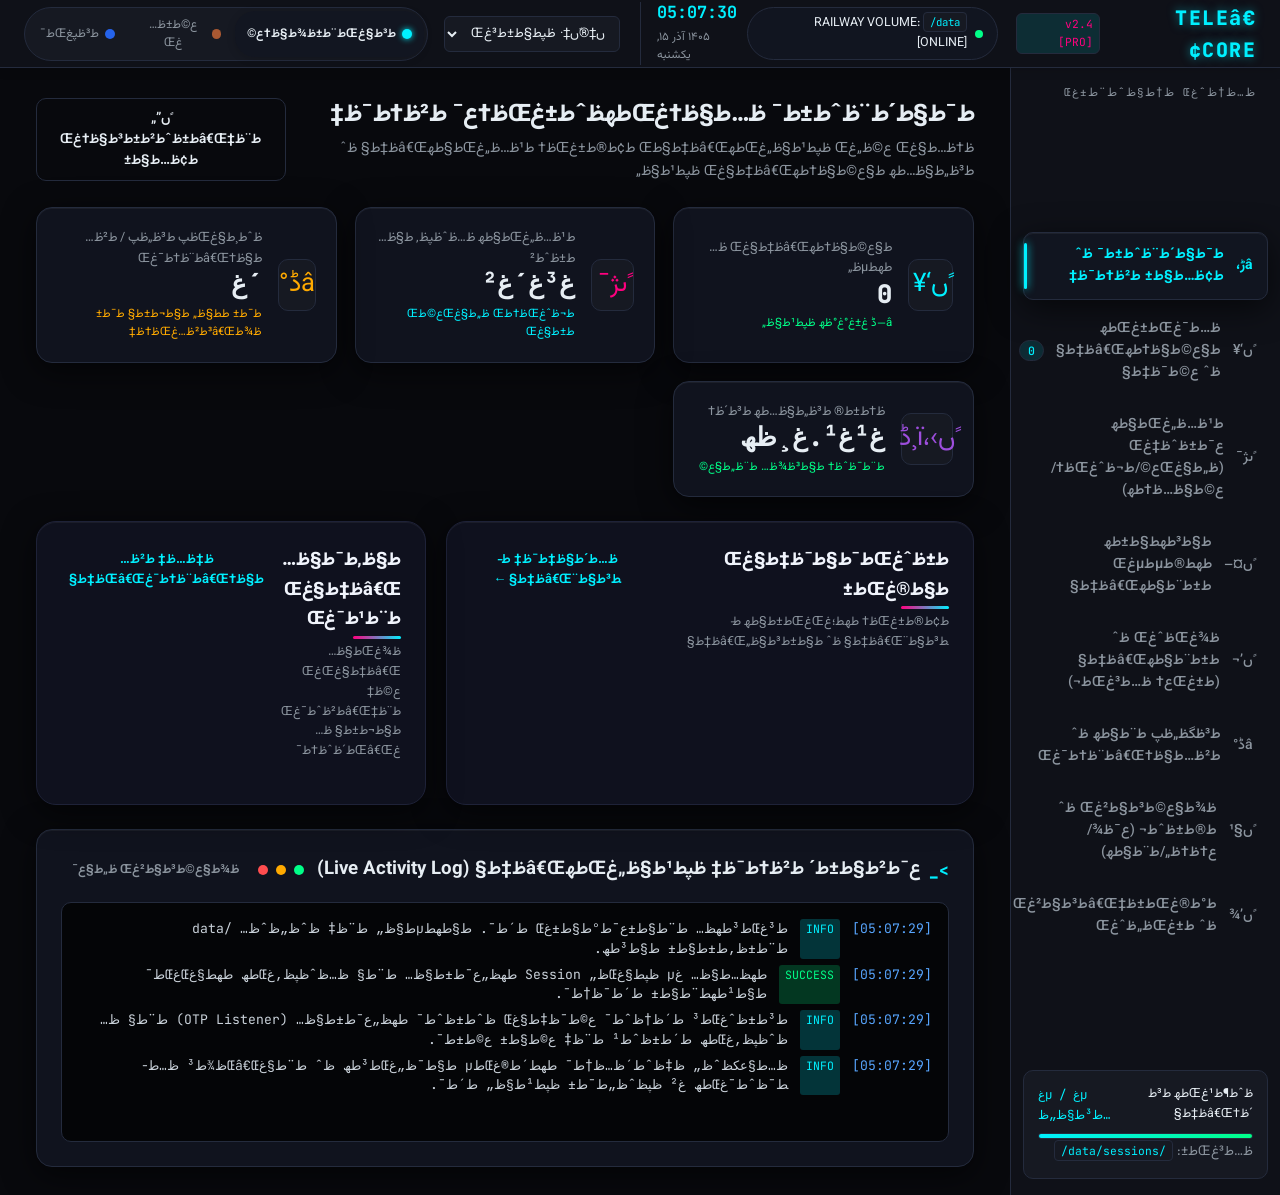
==== commit d838dd98: "Add files via upload" ====
--- a/index.html
+++ b/index.html
@@ -1,1088 +1,1326 @@
-<!DOCTYPE html>
-<html lang="fa" dir="rtl" data-theme="cyberpunk">
-<head>
-  <meta charset="UTF-8">
-  <meta name="viewport" content="width=device-width, initial-scale=1.0">
-  <title>TeleCore // پنل مدیریت یکپارچه تلگرام</title>
-  <link rel="stylesheet" href="style.css">
-  <link rel="preconnect" href="https://fonts.googleapis.com">
-  <link rel="preconnect" href="https://fonts.gstatic.com" crossorigin>
-  <link href="https://fonts.googleapis.com/css2?family=Vazirmatn:wght@300;400;600;700;800;900&family=JetBrains+Mono:wght@400;600;700&display=swap" rel="stylesheet">
-</head>
-<body class="theme-cyberpunk">
-
-  <!-- HUD Top Bar -->
-  <header class="top-nav">
-    <div class="nav-brand">
-      <div class="cyber-logo">
-        <span class="glitch-text" data-text="TELE•CORE">TELE•CORE</span>
-        <span class="badge-version">v2.4 [PRO]</span>
-      </div>
-      <div class="railway-badge" title="پوشه ذخیره‌سازی متصل به ولوم ریلوی">
-        <span class="status-dot pulse"></span>
-        <span class="badge-text" id="volume-indicator">RAILWAY VOLUME: <code class="mono-code">/data</code> [ONLINE]</span>
-      </div>
-    </div>
-
-    <div class="nav-controls">
-      <!-- Live Clock & Date -->
-      <div class="time-widget">
-        <div class="live-clock mono-font" id="live-clock">--:--:--</div>
-        <div class="live-date" id="live-date">در حال دریافت تاریخ...</div>
-      </div>
-
-      <!-- Language Selector -->
-      <div class="control-group">
-        <label for="lang-select" class="visually-hidden">زبان</label>
-        <select id="lang-select" class="cyber-select">
-          <option value="fa" selected>🇮🇷 فارسی</option>
-          <option value="en">🇬🇧 English</option>
-        </select>
-      </div>
-
-      <!-- 3 Theme Switchers -->
-      <div class="theme-picker" role="radiogroup" aria-label="انتخاب پوسته">
-        <button class="theme-btn active" data-theme-val="cyberpunk" title="سایبرپانک دارک">
-          <span class="theme-swatch cyberpunk-swatch"></span>
-          <span class="theme-label">سایبرپانک</span>
-        </button>
-        <button class="theme-btn" data-theme-val="cream" title="کرمی نوستالژیک">
-          <span class="theme-swatch cream-swatch"></span>
-          <span class="theme-label">کرمی</span>
-        </button>
-        <button class="theme-btn" data-theme-val="light" title="سفید مینیمال">
-          <span class="theme-swatch light-swatch"></span>
-          <span class="theme-label">سفید</span>
-        </button>
-      </div>
-    </div>
-  </header>
-
-  <!-- App Body Layout -->
-  <div class="app-layout">
-    
-    <!-- Sidebar Navigation -->
-    <aside class="sidebar">
-      <div class="sidebar-header">
-        <span class="hud-label">منوی ناوبری</span>
-      </div>
-      <nav class="sidebar-nav">
-        <button class="nav-tab active" data-tab="tab-overview">
-          <span class="tab-icon">⚡</span>
-          <span class="tab-title" data-i18n="navOverview">داشبورد و آمار زنده</span>
-          <span class="tab-indicator"></span>
-        </button>
-        <button class="nav-tab" data-tab="tab-accounts">
-          <span class="tab-icon">👥</span>
-          <span class="tab-title" data-i18n="navAccounts">مدیریت اکانت‌ها و کدها</span>
-          <span class="badge-count" id="accounts-count-badge">۰</span>
-        </button>
-        <button class="nav-tab" data-tab="tab-actions">
-          <span class="tab-icon">🎯</span>
-          <span class="tab-title" data-i18n="navActions">عملیات گروهی (لایک/جوین/رای)</span>
-        </button>
-        <button class="nav-tab" data-tab="tab-bot-starter">
-          <span class="tab-icon">🤖</span>
-          <span class="tab-title" data-i18n="navBotStarter">استارت تخصصی ربات‌ها</span>
-        </button>
-        <button class="nav-tab" data-tab="tab-inbox">
-          <span class="tab-icon">💬</span>
-          <span class="tab-title" data-i18n="navInbox">پیوی و ربات‌ها</span>
-        </button>
-        <button class="nav-tab" data-tab="tab-scheduler">
-          <span class="tab-icon">⏰</span>
-          <span class="tab-title" data-i18n="navScheduler">سِلف بات و زمان‌بندی</span>
-        </button>
-        <button class="nav-tab" data-tab="tab-cleanup">
-          <span class="tab-icon">🧹</span>
-          <span class="tab-title" data-i18n="navCleanup">پاکسازی و خروج (گپ/چنل/بات)</span>
-        </button>
-        <button class="nav-tab" data-tab="tab-storage">
-          <span class="tab-icon">💾</span>
-          <span class="tab-title" data-i18n="navStorage">ذخیره‌سازی و ریلوی</span>
-        </button>
-      </nav>
-
-      <!-- Quick Session Status Widget in Sidebar -->
-      <div class="sidebar-footer">
-        <div class="mini-health-card">
-          <div class="mini-header">
-            <span>وضعیت سشن‌ها</span>
-            <span class="mono-font text-cyan" id="health-ratio">۰ / ۰ سالم</span>
-          </div>
-          <div class="progress-bar-bg">
-            <div class="progress-bar-fill" style="width: 100%;"></div>
-          </div>
-          <small class="text-muted">مسیر: <code class="mono-code">/data/sessions/</code></small>
-        </div>
-      </div>
-    </aside>
-
-    <!-- Main Content Area -->
-    <main class="main-content">
-      
-      <!-- ================= 1. OVERVIEW & LIVE FEED TAB ================= -->
-      <section id="tab-overview" class="content-panel active">
-        <div class="panel-header">
-          <div>
-            <h1 class="panel-title" data-i18n="overviewTitle">داشبورد مانیتورینگ زنده</h1>
-            <p class="panel-desc" data-i18n="overviewDesc">نمای کلی فعالیت‌ها، آخرین عملیات‌ها و سلامت اکانت‌های فعال</p>
-          </div>
-          <button class="btn btn-outline" id="btn-refresh-stats">🔄 به‌روزرسانی آمار</button>
-        </div>
-
-        <!-- Metric Cards -->
-        <div class="stats-grid">
-          <div class="stat-card">
-            <div class="stat-icon-wrap bg-cyan-glow">👥</div>
-            <div class="stat-info">
-              <span class="stat-label">اکانت‌های متصل</span>
-              <span class="stat-value mono-font" id="stat-total-accounts">۰</span>
-              <span class="stat-sub text-green">● فعال</span>
-            </div>
-          </div>
-
-          <div class="stat-card">
-            <div class="stat-icon-wrap bg-pink-glow">🎯</div>
-            <div class="stat-info">
-              <span class="stat-label">عملیات موفق امروز</span>
-              <span class="stat-value mono-font" id="stat-today-ops">۰</span>
-              <span class="stat-sub text-cyan">جوین، لایک، رای</span>
-            </div>
-          </div>
-
-          <div class="stat-card">
-            <div class="stat-icon-wrap bg-amber-glow">⏰</div>
-            <div class="stat-info">
-              <span class="stat-label">وظایف سلف / زمان‌بندی</span>
-              <span class="stat-value mono-font" id="stat-active-tasks">۰</span>
-              <span class="stat-sub text-amber">در حال اجرا در پس‌زمینه</span>
-            </div>
-          </div>
-
-          <div class="stat-card">
-            <div class="stat-icon-wrap bg-purple-glow">🛡️</div>
-            <div class="stat-info">
-              <span class="stat-label">نرخ سلامت سشن</span>
-              <span class="stat-value mono-font">۱۰۰٪</span>
-              <span class="stat-sub text-green">بدون اسپم بلاک</span>
-            </div>
-          </div>
-        </div>
-
-        <!-- RECENT EVENTS & UPCOMING ACTIONS -->
-        <div class="dashboard-activity-grid">
-          <div class="cyber-activity-card">
-            <div class="activity-card-header">
-              <div>
-                <h3 class="activity-card-title">رویدادهای اخیر</h3>
-                <p class="activity-card-subtitle">آخرین تغییرات حساب‌ها و ارسال‌ها</p>
-              </div>
-              <button class="activity-card-link" onclick="document.querySelector('[data-tab=\'tab-accounts\']').click()">مشاهده حساب‌ها &larr;</button>
-            </div>
-            
-            <div class="event-items-list" id="recent-events-container"></div>
-          </div>
-
-          <div class="cyber-activity-card">
-            <div class="activity-card-header">
-              <div>
-                <h3 class="activity-card-title">اقدام‌های بعدی</h3>
-                <p class="activity-card-subtitle">پیام‌هایی که به‌زودی اجرا می‌شوند</p>
-              </div>
-              <button class="activity-card-link" onclick="document.querySelector('[data-tab=\'tab-scheduler\']').click()">همه زمان‌بندی‌ها</button>
-            </div>
-
-            <div class="upcoming-items-list" id="upcoming-actions-container"></div>
-          </div>
-        </div>
-
-        <!-- Live Activity Log Terminal -->
-        <div class="cyber-card">
-          <div class="card-header-flex">
-            <div class="flex-title">
-              <span class="terminal-prefix">&gt;_</span>
-              <h3>گزارش زنده فعالیت‌ها (Live Activity Log)</h3>
-            </div>
-            <div class="terminal-actions">
-              <span class="terminal-dot green"></span>
-              <span class="terminal-dot yellow"></span>
-              <span class="terminal-dot red"></span>
-              <button class="btn btn-sm btn-ghost" id="btn-clear-logs">پاکسازی لاگ</button>
-            </div>
-          </div>
-          <div class="terminal-viewport" id="terminal-log-stream"></div>
-        </div>
-      </section>
-
-      <!-- ================= 2. ACCOUNTS & OTP CODES TAB ================= -->
-      <section id="tab-accounts" class="content-panel">
-        <div class="panel-header">
-          <div>
-            <h1 class="panel-title">مدیریت اکانت‌های تلگرام</h1>
-            <p class="panel-desc">فهرست، جستجوی پیشرفته، دسته‌بندی‌های شخصی، آمار کشور و سال ساخت، و قطع اتصال</p>
-          </div>
-          <div class="flex-gap">
-            <button class="btn btn-primary" id="btn-open-add-account" onclick="openAddAccountModal()">➕ افزودن اکانت جدید</button>
-            <button class="btn btn-outline" id="btn-create-category" onclick="openCategoryModal()">📁 ساخت دسته جدید</button>
-            <button class="btn btn-outline" id="btn-check-all-sessions">⚡ بررسی سلامت همه</button>
-          </div>
-        </div>
-
-        <div class="account-stats-bar">
-          <div class="acc-stat-pill active" data-filter-type="all" data-filter-val="all">
-            <span class="stat-pill-title">کل اکانت‌ها:</span>
-            <span class="stat-pill-count mono-font" id="count-all">۰</span>
-          </div>
-          <div class="acc-stat-pill" data-filter-type="status" data-filter-val="online">
-            <span class="stat-pill-title text-green">● متصل:</span>
-            <span class="stat-pill-count mono-font" id="count-online">۰</span>
-          </div>
-          <div class="acc-stat-pill" data-filter-type="status" data-filter-val="disconnected">
-            <span class="stat-pill-title text-pink">● قطع اتصال:</span>
-            <span class="stat-pill-count mono-font" id="count-disconnected">۰</span>
-          </div>
-        </div>
-
-        <div class="filter-controls-box cyber-card">
-          <div class="filter-row">
-            <span class="filter-label">🌍 فیلتر بر حسب کشور:</span>
-            <div class="filter-chips-list" id="country-chips-container"></div>
-          </div>
-
-          <div class="filter-row mt-2">
-            <span class="filter-label">📅 فیلتر سال ساخت اکانت:</span>
-            <div class="filter-chips-list" id="year-chips-container"></div>
-          </div>
-
-          <div class="filter-row mt-2">
-            <span class="filter-label">🏷️ دسته‌بندی‌های شخصی:</span>
-            <div class="filter-chips-list" id="category-chips-container"></div>
-          </div>
-        </div>
-
-        <div class="search-omnibox-wrap mt-4">
-          <div class="search-omnibox">
-            <span class="search-icon">🔍</span>
-            <input type="text" id="acc-smart-search" class="cyber-input search-field" placeholder="جستجوی همه‌جانبه: شماره تلفن (+98...)، آیدی (@id)، آیدی عددی (User ID: 12345...)، نام پروفایل یا برچسب...">
-            <button class="btn btn-sm btn-ghost" id="btn-clear-smart-search" title="پاکسازی جستجو">✕</button>
-          </div>
-          <div class="search-meta-text">
-            <span>نمایش <strong id="filter-result-count" class="mono-font">۰</strong> اکانت بر اساس فیلترهای انتخابی</span>
-          </div>
-        </div>
-
-        <div class="accounts-accordion-list mt-4" id="accounts-container"></div>
-
-        <div class="cyber-card mt-6">
-          <div class="card-header-flex">
-            <h3>📬 دریافت کدهای ورود اخیر (Telegram Login Codes)</h3>
-            <span class="badge-status online">سیستم شنود سرویس تلگرام فعال است</span>
-          </div>
-          <div class="table-responsive">
-            <table class="cyber-table">
-              <thead>
-                <tr>
-                  <th>اکانت</th>
-                  <th>شماره تلفن</th>
-                  <th>کد دریافتی (Login Code)</th>
-                  <th>زمان دریافت</th>
-                  <th>عملیات</th>
-                </tr>
-              </thead>
-              <tbody id="otp-history-table"></tbody>
-            </table>
-          </div>
-        </div>
-      </section>
-
-      <!-- ================= 3. MASS ACTIONS TAB ================= -->
-      <section id="tab-actions" class="content-panel">
-        <div class="panel-header">
-          <div>
-            <h1 class="panel-title" data-i18n="actionsTitle">عملیات گروهی و هماهنگ</h1>
-            <p class="panel-desc" data-i18n="actionsDesc">انجام دسته‌جمعی کارهایی مثل جوین به کانال/گروه، ارسال کامنت، ثبت ری‌اکشن و لایک، یا رای دادن به نظرسنجی با اولویت انتخابی اکانت‌ها</p>
-          </div>
-        </div>
-
-        <div class="account-priority-box cyber-card">
-          <div class="flex-between">
-            <div>
-              <h3 data-i18n="priorityBoxTitle">👥 انتخاب اکانت‌ها و اولویت اجرا (با کلیک مستقیم)</h3>
-              <p class="text-xs text-muted" data-i18n="priorityBoxDesc">روی اکانت‌ها کلیک کنید؛ ترتیب کلیک شما دقیقاً اولویت اجرای عملیات را تعیین می‌کند.</p>
-            </div>
-            <div class="flex-gap flex-wrap">
-              <button type="button" class="btn btn-sm btn-outline" onclick="selectAllAccountsSequential()" data-i18n="btnSelectAllSeq">⚡ انتخاب همه به ترتیب</button>
-              <button type="button" class="btn btn-sm btn-outline" onclick="selectOnlineAccountsOnly()" data-i18n="btnSelectOnline">🟢 فقط آنلاین‌ها</button>
-              <button type="button" class="btn btn-sm btn-outline" onclick="clearSelectedPriorityAccounts()" data-i18n="btnClearPriority">❌ لغو انتخاب</button>
-            </div>
-          </div>
-
-          <div class="account-priority-grid" id="action-accounts-priority-list"></div>
-          <div class="text-xs text-muted mt-2">
-            <span>تعداد اکانت‌های انتخابی: </span>
-            <strong id="action-selected-accounts-count" class="mono-font text-cyan">۰</strong>
-            <span id="action-priority-order-text" style="margin-right: 12px; margin-left: 12px;"></span>
-          </div>
-        </div>
-
-        <div class="grid-2-cols">
-          <div class="cyber-card">
-            <h3 data-i18n="actionConfigTitle">تنظیمات عملیات</h3>
-            <form id="mass-action-form" class="cyber-form mt-4">
-              <div class="form-group">
-                <label data-i18n="lblActionType">نوع عملیات:</label>
-                <select id="action-type" class="cyber-input" onchange="handleActionTypeChange(this.value)">
-                  <option value="join">🔗 عضویت در کانال یا گروه (Join Channel/Group)</option>
-                  <option value="like">❤️ ثبت ری‌اکشن / لایک پست (Post Reaction)</option>
-                  <option value="comment">💬 ارسال کامنت به پست (Post Comment)</option>
-                  <option value="poll">📊 رای دادن در نظرسنجی (Poll Voting)</option>
-                  <option value="start_bot">🤖 استارت ربات با لینک معرف (Start Bot)</option>
-                </select>
-              </div>
-
-              <div class="form-group">
-                <label data-i18n="lblActionTarget">لینک مقصد یا شناسه (Target Link / Username):</label>
-                <input type="text" id="action-target" class="cyber-input mono-font" placeholder="https://t.me/example_channel یا @username یا https://t.me/addlist/..." oninput="inspectTargetLink(this.value)" required>
-                
-                <div class="link-inspector-box mt-2" id="link-inspector-box" style="display: none;">
-                  <div class="inspector-badge">
-                    <span id="inspector-icon">🔍</span>
-                    <span id="inspector-type-text">نوع لینک: شناسایی شد</span>
-                  </div>
-                  <div class="inspector-details text-xs mt-1" id="inspector-desc-text"></div>
-                  <div class="inspector-addlist-option mt-2" id="inspector-addlist-option" style="display: none;">
-                    <label class="checkbox-label text-cyan font-bold text-xs" style="display: flex; gap: 8px; align-items: flex-start; cursor: pointer;">
-                      <input type="checkbox" id="chk-auto-bypass-addlist" checked style="margin-top: 3px;">
-                      <span>⚡ مدیریت محدودیت ۲ ادلیست تلگرام: در صورت پر بودن سقف ۲ ادلیست اکانت، یکی از ادلیست‌های قبلی به صورت خودکار حذف شود بدون اینکه کانال‌های داخل آن خارج شوند.</span>
-                    </label>
-                  </div>
-                </div>
-              </div>
-
-              <div class="form-group" id="group-comment-text" style="display: none;">
-                <label data-i18n="lblCommentText">متن کامنت‌ها (یک کامنت در هر خط برای ارسال چرخشی بین اکانت‌ها):</label>
-                <textarea id="action-comment-input" class="cyber-input" rows="3" placeholder="پروژه بسیار کاربردی و عالی هست! 🔥&#10;تحلیل فوق‌العاده‌ای بود، تشکر 👏&#10;هدف قیمتی بعدی چنده به نظرتون؟"></textarea>
-                
-                <div class="mt-2">
-                  <label class="checkbox-label text-xs" style="display: flex; gap: 8px; align-items: center; cursor: pointer;">
-                    <input type="checkbox" id="chk-schedule-comment" onchange="toggleCommentScheduling(this.checked)">
-                    <span data-i18n="lblScheduleCommentToggle">⏰ ذخیره به عنوان تسک زمان‌بندی شده (Scheduler)</span>
-                  </label>
-                </div>
-                <div class="mt-2" id="comment-schedule-details" style="display: none;">
-                  <label class="text-xs text-muted">زمان ارسال زمان‌بندی:</label>
-                  <input type="text" id="comment-schedule-time" class="cyber-input" value="هر روز ساعت ۱۲:۳۰">
-                </div>
-              </div>
-
-              <div class="form-group" id="group-poll-option" style="display: none;">
-                <label data-i18n="lblPollIndex">شماره گزینه نظرسنجی (Option Index):</label>
-                <input type="number" id="poll-option-idx" class="cyber-input" value="1" min="1" max="10">
-              </div>
-
-              <div class="form-group" id="group-reaction-type">
-                <div class="flex-between">
-                  <label data-i18n="lblReactionType">انتخاب ری‌اکشن (کل ری‌اکشن‌های تلگرام):</label>
-                  <span class="text-xs text-cyan font-bold" id="chosen-reaction-preview">ری‌اکشن انتخابی: ❤️</span>
-                </div>
-                <div class="reaction-full-grid mt-2" id="reaction-picker-grid"></div>
-                <div class="mt-2">
-                  <input type="text" id="custom-emoji-input" class="cyber-input" placeholder="یا تایپ هر ایموجی دلخواه دیگر (مثلاً 🗿، 💘، 🫡)..." oninput="setCustomReactionEmoji(this.value)">
-                </div>
-              </div>
-
-              <div class="form-group">
-                <label data-i18n="lblActionDelay">فاصله زمانی بین هر اکانت (ثانیه - جهت امنیت و جلوگیری از فلود):</label>
-                <input type="number" id="action-delay" class="cyber-input" value="3" min="1" max="60">
-              </div>
-
-              <button type="submit" class="btn btn-primary w-full" id="btn-start-action" data-i18n="btnStartAction">
-                🚀 شروع اجرای عملیات هماهنگ با اولویت انتخابی
-              </button>
-            </form>
-          </div>
-
-          <div class="cyber-card">
-            <h3>وضعیت اجرای زنده عملیات</h3>
-            <div class="action-status-box mt-4">
-              <div class="status-summary">
-                <span id="current-action-title">آماده برای شروع عملیات جدید</span>
-                <span class="badge-status idle" id="action-badge">آماده (Idle)</span>
-              </div>
-
-              <div class="progress-bar-bg mt-4">
-                <div class="progress-bar-fill" id="action-progress-fill" style="width: 0%;"></div>
-              </div>
-              <div class="progress-label mt-2">
-                <span id="action-progress-text">۰ / ۰ انجام شده</span>
-                <span class="mono-font" id="action-percent-text">۰٪</span>
-              </div>
-
-              <div class="mini-terminal mt-4" id="action-sublog">
-                <div class="log-line text-muted">منتظر ثبت دستور توسط کاربر...</div>
-              </div>
-            </div>
-          </div>
-        </div>
-      </section>
-
-      <!-- ================= 3.5 SPECIALIZED BOT STARTER TAB ================= -->
-      <section id="tab-bot-starter" class="content-panel">
-        <div class="panel-header">
-          <div>
-            <h1 class="panel-title" data-i18n="botStarterTitle">🤖 استارت تخصصی و اتوماسیون ربات‌ها</h1>
-            <p class="panel-desc" data-i18n="botStarterDesc">استارت رفرال، آنالیز هوشمند و عضویت خودکار چنل‌های اجباری، و حل تعاملی مرحله‌به‌مرحله کپچا با اولویت دلخواه اکانت‌ها</p>
-          </div>
-          <div class="flex-gap">
-            <button class="btn btn-outline" onclick="resetBotStarterForm()">🔄 بازنشانی فرم</button>
-          </div>
-        </div>
-
-        <div class="cyber-card">
-          <div class="flex-between">
-            <h3 data-i18n="botTargetConfigTitle">🎯 تنظیم لینک و آیدی ربات</h3>
-            <span class="badge-status online" id="bot-parser-status">آماده دریافت لینک</span>
-          </div>
-
-          <div class="form-group mt-3">
-            <label data-i18n="lblBotStartLink">لینک استارت یا نام کاربری ربات (Bot Start Link / Username):</label>
-            <input type="text" id="bot-starter-url" class="cyber-input mono-font" placeholder="https://t.me/CryptoAirdropBot?start=ref_98124 یا @CryptoAirdropBot start_code" oninput="parseBotStartLink(this.value)">
-            
-            <div class="bot-link-parser-pill" id="bot-parser-pill" style="display: none;">
-              <span class="text-xs text-muted">شناسایی شد:</span>
-              <span class="parser-tag" id="parser-bot-username">@نام_ربات</span>
-              <span class="parser-tag" id="parser-bot-param">start=کد_رفرال</span>
-            </div>
-          </div>
-
-          <div class="mt-4">
-            <div class="flex-between">
-              <div>
-                <h4 data-i18n="botPriorityTitle">👥 انتخاب اکانت‌ها و اولویت اجرا (با کلیک مستقیم)</h4>
-                <p class="text-xs text-muted" data-i18n="botPriorityDesc">ترتیب کلیک شما، اولویت دقیق ارسال استارت و حل کپچا را تعیین می‌کند.</p>
-              </div>
-              <div class="flex-gap flex-wrap">
-                <div class="form-inline-group" style="display: flex; align-items: center; gap: 8px;">
-                  <label class="text-xs text-muted">حداکثر تعداد اکانت:</label>
-                  <input type="number" id="bot-account-limit" class="cyber-input mono-font text-cyan" style="width: 70px; padding: 4px 8px;" value="5" min="1" max="10" onchange="updateBotAccountLimit(this.value)">
-                </div>
-                <button type="button" class="btn btn-sm btn-outline" onclick="selectAllBotAccountsSequential()">⚡ انتخاب همه به ترتیب</button>
-                <button type="button" class="btn btn-sm btn-outline" onclick="selectOnlineBotAccountsOnly()">🟢 فقط آنلاین‌ها</button>
-                <button type="button" class="btn btn-sm btn-outline" onclick="clearBotAccountsPriority()">❌ پاکسازی</button>
-              </div>
-            </div>
-
-            <div class="account-priority-grid mt-3" id="bot-accounts-priority-list"></div>
-
-            <div class="text-xs text-muted mt-2">
-              <span>تعداد اکانت‌های مجاز انتخابی: </span>
-              <strong id="bot-selected-count-badge" class="mono-font text-cyan">۰</strong>
-              <span id="bot-priority-order-text" style="margin-right: 12px; margin-left: 12px;"></span>
-            </div>
-          </div>
-        </div>
-
-        <div class="cyber-card mt-4">
-          <h3 data-i18n="botModesTitle">⚙️ انتخاب نوع و متد استارت ربات (۴ حالت تخصصی)</h3>
-          <p class="text-xs text-muted mt-1">متد مورد نظر خود را متناسب با ساختار ربات انتخاب کنید:</p>
-
-          <div class="bot-mode-grid">
-            <div class="bot-mode-card active" id="mode-card-simple" onclick="selectBotStartMode('simple')">
-              <div class="bot-mode-card-header">
-                <span class="bot-mode-card-icon">⚡</span>
-                <span class="bot-mode-indicator"></span>
-              </div>
-              <div class="bot-mode-card-title">۱. استارت خالی (ساده / رفرال)</div>
-              <div class="bot-mode-card-desc">فقط دستور <code>/start [ref]</code> را مستقیماً برای هر اکانت ارسال می‌کند.</div>
-            </div>
-
-            <div class="bot-mode-card" id="mode-card-smart" onclick="selectBotStartMode('smart')">
-              <div class="bot-mode-card-header">
-                <span class="bot-mode-card-icon">🧠</span>
-                <span class="bot-mode-indicator"></span>
-              </div>
-              <div class="bot-mode-card-title">۲. آنالیز و جوین خودکار چنل‌ها</div>
-              <div class="bot-mode-card-desc">ارسال استارت اولیه ➔ اسکن و استخراج هوشمند لینک‌ها ➔ عضویت خودکار ➔ استارت مجدد یا تایید.</div>
-            </div>
-
-            <div class="bot-mode-card" id="mode-card-manual" onclick="selectBotStartMode('manual')">
-              <div class="bot-mode-card-header">
-                <span class="bot-mode-card-icon">📋</span>
-                <span class="bot-mode-indicator"></span>
-              </div>
-              <div class="bot-mode-card-title">۳. جوین دستی لیست چنل‌ها</div>
-              <div class="bot-mode-card-desc">عضویت در کانال‌های تعیین‌شده توسط شما و سپس ارسال استارت.</div>
-            </div>
-
-            <div class="bot-mode-card" id="mode-card-captcha" onclick="selectBotStartMode('captcha')">
-              <div class="bot-mode-card-header">
-                <span class="bot-mode-card-icon">🧩</span>
-                <span class="bot-mode-indicator"></span>
-              </div>
-              <div class="bot-mode-card-title">۴. بات‌های دارای کپچا (تعاملی)</div>
-              <div class="bot-mode-card-desc">نمایش شبیه‌ساز چت اختصاصی برای هر اکانت به ترتیب اولویت ➔ شما پاسخ کپچا را وارد می‌کنید.</div>
-            </div>
-          </div>
-
-          <div class="mt-4 p-3 bg-surface-elevated rounded" id="subpanel-mode-smart" style="display: none; border: 1px solid var(--border-color); border-radius: var(--radius-md); padding: 14px;">
-            <div class="flex-between">
-              <h4 class="text-cyan font-bold text-xs">🧠 تنظیمات آنالیزور هوشمند پیام ربات:</h4>
-              <span class="badge-status online">موتور استخراج لینک فعال است</span>
-            </div>
-            <p class="text-xs text-muted mt-2">سیستم متن و دکمه‌های شیشه‌ای پیام بازگشتی ربات را پویش کرده و اکانت‌ها را در آنها عضو می‌کند.</p>
-            <div class="flex-gap mt-3 flex-wrap">
-              <label class="checkbox-label text-xs">
-                <input type="checkbox" id="chk-smart-reclick" checked> کلیک خودکار روی دکمه‌های «تایید عضویت / Joined / Check»
-              </label>
-              <label class="checkbox-label text-xs">
-                <input type="checkbox" id="chk-smart-delay" checked> تاخیر ۳ ثانیه‌ای بین عضویت در کانال‌ها
-              </label>
-            </div>
-          </div>
-
-          <div class="mt-4 p-3 bg-surface-elevated rounded" id="subpanel-mode-manual" style="display: none; border: 1px solid var(--border-color); border-radius: var(--radius-md); padding: 14px;">
-            <h4 class="text-cyan font-bold text-xs">📋 لیست کانال‌ها و گروه‌های اجباری (مشخص‌شده توسط شما):</h4>
-            <textarea id="manual-channels-input" class="cyber-input mono-font mt-2" rows="4" placeholder="@ChannelOne&#10;https://t.me/ChannelTwo"></textarea>
-          </div>
-
-          <div class="grid-2-cols mt-4">
-            <div class="form-group">
-              <label>تاخیر بین اکانت‌ها (ثانیه):</label>
-              <input type="number" id="bot-delay-seconds" class="cyber-input mono-font" value="4" min="1" max="60">
-            </div>
-            <div class="form-group">
-              <label>وضعیت محافظت ضد بن:</label>
-              <select id="bot-flood-protection" class="cyber-input">
-                <option value="smart">🛡️ محافظت هوشمند (توقف خودکار در صورت بروز FloodWait)</option>
-                <option value="aggressive">⚡ سرعت حداکثری</option>
-              </select>
-            </div>
-          </div>
-
-          <div class="flex-between mt-4">
-            <button type="button" class="btn btn-primary" id="btn-start-bot-ops" onclick="executeBotStarterOperation()">
-              🚀 شروع عملیات استارت ربات
-            </button>
-            <button type="button" class="btn btn-outline" id="btn-stop-bot-ops" onclick="stopBotStarterOperation()" style="display: none;">
-              ⏹️ توقف عملیات
-            </button>
-          </div>
-        </div>
-
-        <div class="interactive-captcha-viewport" id="captcha-interactive-viewport" style="display: none;">
-          <div class="captcha-account-banner">
-            <div class="account-banner-info">
-              <div class="account-banner-avatar" id="captcha-acc-avatar">🤖</div>
-              <div class="account-banner-meta">
-                <h4 id="captcha-acc-title">📩 دریافتی از اکانت اولویت ۱</h4>
-                <div class="mono-font text-xs text-muted" id="captcha-acc-phone">+989123456789 · سشن آنلاین</div>
-              </div>
-            </div>
-            <div class="account-step-counter" id="captcha-step-badge">مرحله ۱ از ۰ اکانت</div>
-          </div>
-
-          <div class="bot-step-pills" id="captcha-step-pills"></div>
-
-          <div class="captcha-bot-chat-wrap">
-            <div class="captcha-bot-header">
-              <div class="captcha-bot-avatar">🤖</div>
-              <div class="captcha-bot-name" id="captcha-bot-display-name">CryptoAirdropBot</div>
-              <span class="captcha-bot-badge">BOT</span>
-              <span class="text-xs text-muted mono-font" id="captcha-time-badge">هم‌اکنون</span>
-            </div>
-
-            <div class="chat-msg incoming" style="max-width: 100%;">
-              <p id="captcha-bot-text-prompt">
-                👋 کاربر گرامی! لطفاً کد امنیتی زیر را حل کنید:
-              </p>
-
-              <div class="captcha-challenge-box mt-3" id="captcha-challenge-box">
-                <span class="text-xs text-muted">تصویر یا چالش کپچای دریافتی:</span>
-                <div class="captcha-visual-code" id="captcha-visual-code">7 K R 9 W</div>
-                <div class="text-xs text-muted" id="captcha-hint-text">حروف و اعداد موجود در کادر بالا را وارد نمایید</div>
-                <div class="captcha-buttons-grid" id="captcha-buttons-grid"></div>
-              </div>
-            </div>
-
-            <div class="captcha-solve-input-bar mt-2">
-              <input type="text" id="captcha-user-input" class="cyber-input mono-font font-bold" placeholder="کد کپچا یا پاسخ را اینجا وارد کنید و اینتر بزنید..." onkeydown="if(event.key==='Enter') submitCaptchaAnswer()">
-              <button type="button" class="btn btn-primary" id="btn-submit-captcha" onclick="submitCaptchaAnswer()">
-                ↵ ارسال به ربات و انتقال به اکانت بعدی ⏭️
-              </button>
-              <button type="button" class="btn btn-outline" onclick="skipCurrentCaptchaAccount()">
-                رد کردن ⏩
-              </button>
-            </div>
-          </div>
-        </div>
-
-        <div class="cyber-card mt-4" id="bot-starter-monitor-box">
-          <div class="flex-between">
-            <h4>📡 گزارش مانیتورینگ زنده استارت ربات</h4>
-            <span class="badge-status online" id="bot-monitor-status">آماده</span>
-          </div>
-
-          <div class="progress-bar-bg mt-3">
-            <div class="progress-bar-fill" id="bot-progress-fill" style="width: 0%;"></div>
-          </div>
-          <div class="flex-between text-xs mt-2">
-            <span id="bot-progress-text">۰ از ۰ اکانت انجام شده</span>
-            <span class="mono-font text-cyan" id="bot-progress-pct">۰٪</span>
-          </div>
-
-          <div class="mini-terminal mt-3" id="bot-terminal-stream" style="max-height: 240px; overflow-y: auto;">
-            <div class="log-line text-muted">سیستم استارت تخصصی ربات آماده به کار است.</div>
-          </div>
-        </div>
-      </section>
-
-      <!-- ================= 4. INBOX & BOTS TAB ================= -->
-      <section id="tab-inbox" class="content-panel">
-        <div class="panel-header">
-          <div>
-            <h1 class="panel-title" data-i18n="inboxTitle">پیوی‌ها، ربات‌ها و گفتگوها</h1>
-            <p class="panel-desc" data-i18n="inboxDesc">پشتیبانی کامل از دکمه شیشه‌ای (Inline Keyboard)، عکس با کپشن، نظرسنجی، ویس صوتی، داکیومنت، فرمت متن تلگرام (بولد، اسپویلر، نقل‌قول) و ری‌اکشن به پیام‌ها</p>
-          </div>
-        </div>
-
-        <div class="chat-manager-layout">
-          <div class="chat-sidebar cyber-card">
-            <div class="form-group">
-              <label data-i18n="lblChatAccount">انتخاب اکانت فعال:</label>
-              <select id="chat-account-select" class="cyber-input" onchange="changeChatAccount(this.value)"></select>
-            </div>
-            <div class="search-box mt-3">
-              <input type="text" id="chat-search-input" placeholder="جستجو در چت‌ها و ربات‌ها..." class="cyber-input" oninput="filterChatThreads(this.value)">
-            </div>
-            <div class="chat-thread-list mt-3" id="chat-threads"></div>
-          </div>
-
-          <div class="chat-window cyber-card">
-            <div class="chat-window-header" id="chat-header">
-              <div class="chat-user-info">
-                <div class="avatar-circle" id="chat-avatar">🤖</div>
-                <div>
-                  <h4 id="chat-contact-name">ربات تلگرام (Telegram Notifications)</h4>
-                  <span class="text-muted text-xs" id="chat-contact-sub">سرویس رسمی اعلان‌ها و شبیه‌ساز بات</span>
-                </div>
-              </div>
-            </div>
-
-            <div class="chat-messages" id="chat-messages-container"></div>
-
-            <div class="chat-rich-toolbar">
-              <div class="rich-btns-group">
-                <button type="button" class="rich-btn" onclick="applyRichFormat('bold')" title="بولد (**متن**)"><strong>B</strong></button>
-                <button type="button" class="rich-btn" onclick="applyRichFormat('italic')" title="ایتالیک (_متن_)"><em>I</em></button>
-                <button type="button" class="rich-btn" onclick="applyRichFormat('code')" title="کد منواسپیس (`کد`)"><code>&lt;&gt;</code></button>
-                <button type="button" class="rich-btn" onclick="applyRichFormat('spoiler')" title="اسپویلر (||متن مخفی||)">||S||</button>
-                <button type="button" class="rich-btn" onclick="applyRichFormat('quote')" title="نقل قول (> متن)">❝❞</button>
-                <button type="button" class="rich-btn" onclick="applyRichFormat('link')" title="لینک [متن](url)">🔗</button>
-              </div>
-              <div class="attachment-btns-group">
-                <button type="button" class="rich-btn attach-btn" onclick="openSendPhotoModal()" title="ارسال عکس">📷 عکس</button>
-                <button type="button" class="rich-btn attach-btn" onclick="openSendPollModal()" title="ارسال نظرسنجی">📊 نظرسنجی</button>
-                <button type="button" class="rich-btn attach-btn" onclick="sendVoiceMessage()" title="ارسال پیام صوتی">🎤 ویس</button>
-                <button type="button" class="rich-btn attach-btn" onclick="sendDocumentMessage()" title="ارسال فایل">📎 فایل</button>
-              </div>
-            </div>
-
-            <div class="chat-input-bar">
-              <input type="text" id="chat-input-msg" class="cyber-input" placeholder="نوشتن پیام یا دستور ربات (مثلاً /start)...">
-              <button class="btn btn-primary" id="btn-send-chat" onclick="sendChatMessage()">ارسال ➔</button>
-            </div>
-          </div>
-        </div>
-      </section>
-
-      <!-- ================= 5. SELF BOT & SCHEDULER TAB ================= -->
-      <section id="tab-scheduler" class="content-panel">
-        <div class="panel-header">
-          <div>
-            <h1 class="panel-title">سِلف بات و زمان‌بندی پیام‌ها</h1>
-            <p class="panel-desc">تعریف پیام‌های زمان‌بندی شده خودکار، ارسال دوره‌ای به گروه‌ها یا مخاطبین و اتومیشن سلف</p>
-          </div>
-          <button class="btn btn-primary" id="btn-new-schedule" onclick="openAddScheduleModal()">⏱️ تعریف وظیفه جدید</button>
-        </div>
-
-        <div class="grid-3-cols" id="scheduler-cards-container"></div>
-      </section>
-
-      <!-- ================= 6. CLEANUP & PURGE TAB ================= -->
-      <section id="tab-cleanup" class="content-panel">
-        <div class="panel-header">
-          <div>
-            <h1 class="panel-title" data-i18n="cleanupTitle">پاکسازی و خروج از گفتگوها</h1>
-            <p class="panel-desc" data-i18n="cleanupDesc">مدیریت گپ‌ها، کانال‌ها و ربات‌ها، خروج دسته‌جمعی، حذف ربات‌های بلااستفاده و پاکسازی بر اساس تاریخ فعالیت یا تصادفی</p>
-          </div>
-          <div class="flex-gap">
-            <button class="btn btn-primary" onclick="executePurgeActions('leave')" data-i18n="btnExecuteLeave">🚪 خروج از موارد انتخابی</button>
-            <button class="btn btn-outline" onclick="executePurgeActions('block')" data-i18n="btnExecuteBlock">🛑 مسدودسازی ربات‌ها</button>
-          </div>
-        </div>
-
-        <div class="cyber-card">
-          <div class="grid-3-cols" style="align-items: center;">
-            <div class="form-group">
-              <label data-i18n="lblCleanupAccount">اکانت مجری پاکسازی:</label>
-              <select id="cleanup-account-select" class="cyber-input" onchange="renderCleanupDialogs()"></select>
-            </div>
-            <div class="form-group">
-              <label data-i18n="lblCleanupTypeFilter">نوع گفتگو:</label>
-              <div class="filter-chips-list mt-1" id="cleanup-type-chips">
-                <button class="filter-chip active" onclick="setCleanupTypeFilter('all')">🌐 همه (۰)</button>
-                <button class="filter-chip" onclick="setCleanupTypeFilter('group')">👥 گپ و گروه‌ها (۰)</button>
-                <button class="filter-chip" onclick="setCleanupTypeFilter('channel')">📢 کانال‌ها (۰)</button>
-                <button class="filter-chip" onclick="setCleanupTypeFilter('bot')">🤖 ربات‌ها (۰)</button>
-              </div>
-            </div>
-            <div class="form-group">
-              <label data-i18n="lblCleanupSearch">جستجو در عناوین:</label>
-              <input type="text" id="cleanup-search-input" class="cyber-input" placeholder="نام کانال، گروه یا یوزرنیم..." oninput="filterCleanupSearch(this.value)">
-            </div>
-          </div>
-
-          <div class="purge-strategy-bar mt-4">
-            <span class="strategy-label">⚡ روش‌های انتخاب هوشمند:</span>
-            <div class="flex-gap flex-wrap">
-              <button class="btn btn-sm btn-outline" onclick="cleanupSelectAll()">☑️ انتخاب همه موارد</button>
-              <button class="btn btn-sm btn-outline" onclick="cleanupSelectRandom(5)">🎲 انتخاب ۵ مورد رندوم</button>
-              <button class="btn btn-sm btn-outline" onclick="cleanupSelectRandom(10)">🎲 انتخاب ۱۰ مورد رندوم</button>
-              <button class="btn btn-sm btn-outline" onclick="cleanupSelectInactive(90)">⌛ غیرفعال‌ترین‌ها (بیش از ۳ ماه)</button>
-              <button class="btn btn-sm btn-outline" onclick="cleanupClearSelection()">❌ لغو انتخاب</button>
-            </div>
-            <div class="selected-counter">
-              <span>تعداد انتخاب شده: </span>
-              <strong id="cleanup-selected-count" class="mono-font text-cyan">۰</strong>
-            </div>
-          </div>
-        </div>
-
-        <div class="cyber-card mt-4">
-          <div class="table-responsive">
-            <table class="cyber-table">
-              <thead>
-                <tr>
-                  <th style="width: 40px;"><input type="checkbox" id="cleanup-select-all-cb" onchange="toggleCleanupAllCheckboxes(this.checked)"></th>
-                  <th data-i18n="thChatTitle">عنوان گفتگو / چت</th>
-                  <th data-i18n="thChatType">نوع</th>
-                  <th data-i18n="thChatMembers">تعداد اعضا / شناسه</th>
-                  <th data-i18n="thChatLastActivity">آخرین فعالیت / پیام</th>
-                  <th data-i18n="thChatStatus">وضعیت فعالیت</th>
-                  <th data-i18n="thActions">عملیات تکی</th>
-                </tr>
-              </thead>
-              <tbody id="cleanup-dialogs-tbody"></tbody>
-            </table>
-          </div>
-        </div>
-
-        <div class="cyber-card mt-4" id="cleanup-progress-box" style="display: none;">
-          <div class="flex-between">
-            <h4 id="cleanup-progress-title">در حال خروج ایمن از چت‌های انتخابی...</h4>
-            <span class="badge-status online" id="cleanup-progress-badge">درحال اجرا</span>
-          </div>
-          <div class="progress-bar-bg mt-3">
-            <div class="progress-bar-fill" id="cleanup-progress-fill" style="width: 0%;"></div>
-          </div>
-          <div class="flex-between text-xs mt-2">
-            <span id="cleanup-progress-text">۰ از ۰ انجام شده</span>
-            <span class="mono-font text-cyan" id="cleanup-progress-pct">۰٪</span>
-          </div>
-          <div class="mini-terminal mt-3" id="cleanup-log-stream"></div>
-        </div>
-      </section>
-
-      <!-- ================= 7. STORAGE & RAILWAY TAB ================= -->
-      <section id="tab-storage" class="content-panel">
-        <div class="panel-header">
-          <div>
-            <h1 class="panel-title">ساختار ذخیره‌سازی داده و تنظیمات Railway</h1>
-            <p class="panel-desc">تمام سشن‌ها، پایگاه‌داده و لاگ‌ها در یک مسیر متمرکز ذخیره می‌شوند تا به راحتی به Volume ریلوی متصل شوند</p>
-          </div>
-        </div>
-
-        <div class="grid-2-cols">
-          <div class="cyber-card">
-            <h3>ساختار دایرکتوری متمرکز (Railway Volume Target)</h3>
-            <p class="text-sm text-muted mt-2">
-              با متصل کردن یک ولوم در ریلوی به مسیر <code class="mono-code">/app/data</code> یا <code class="mono-code">/data</code>، تمام فایل‌های زیر در جابه‌جایی سرورها پایدار خواهند ماند:
-            </p>
-
-            <div class="tree-view mt-4 mono-font">
-              <div class="tree-item root">📁 /data (مسیر ولوم اصلی در ریلوی)</div>
-              <div class="tree-item sub">├── 📁 sessions/ <span class="tree-comment"># فایل‌های Session و اعتبارسنجی Telethon/Pyrogram</span></div>
-              <div class="tree-item sub">├── 📁 logs/ <span class="tree-comment"># آرشیو لاگ‌های عملیات‌ها و خطایابی</span></div>
-              <div class="tree-item sub">├── 📁 config/ <span class="tree-comment"># تنظیمات کاربری، کلیدهای API و پراکسی</span></div>
-              <div class="tree-item sub">└── 📄 database.sqlite <span class="tree-comment"># دیتابیس SQLite ذخیره کاربران، وظایف و آمار</span></div>
-            </div>
-
-            <div class="status-box-highlight mt-4">
-              <div class="flex-between">
-                <span>وضعیت پوشه لوکال:</span>
-                <span class="text-green font-bold">آماده و دارای مجوز نوشتن</span>
-              </div>
-              <div class="flex-between mt-2">
-                <span>مسیر ولوم:</span>
-                <code class="mono-code text-xs">/app/data</code>
-              </div>
-            </div>
-          </div>
-
-          <div class="cyber-card">
-            <h3>راهنمای دیپلوی روی Railway با دامنه دلخواه</h3>
-            <ol class="deploy-steps mt-3">
-              <li>
-                <strong>مرحله ۱:</strong> پروژه را در گیتهاب شخصی خود پوش (Push) کنید.
-              </li>
-              <li>
-                <strong>مرحله ۲:</strong> در پنل Railway گزینه <code>New Project -> Deploy from GitHub repo</code> را بزنید.
-              </li>
-              <li>
-                <strong>مرحله ۳ (بسیار مهم):</strong> روی سرویس کلیک کنید، تب <strong>Volume</strong> را باز کنید و یک Volume جدید با مسیر Mount Path: <code class="mono-code">/app/data</code> ایجاد کنید.
-              </li>
-              <li>
-                <strong>مرحله ۴ (دامنه رایگان):</strong> در تب <strong>Settings -> Networking</strong> روی <code>Generate Domain</code> کلیک کنید.
-              </li>
-            </ol>
-
-            <div class="info-alert mt-4">
-              💡 فایل‌های <code>Dockerfile</code> و <code>railway.json</code> برای اتصال خودکار پورت و ولوم داخل همین پروژه قرار دارند.
-            </div>
-          </div>
-        </div>
-      </section>
-
-    </main>
-  </div>
-
-  <!-- Modal: Add New Account (With API ID & API Hash) -->
-  <div class="modal-backdrop" id="modal-add-account">
-    <div class="modal-dialog cyber-card">
-      <div class="modal-header">
-        <h3 data-i18n="addAccountTitle">افزودن اکانت تلگرام جدید</h3>
-        <button class="modal-close" id="modal-close-btn" onclick="closeAddAccountModal()">&times;</button>
-      </div>
-      <div class="modal-body">
-        <form id="form-new-account">
-          <div class="form-group">
-            <label data-i18n="accountNameLabel">نام نمایشی یا برچسب اکانت:</label>
-            <input type="text" id="acc-name-input" class="cyber-input" placeholder="مثلاً: اکانت پشتیبانی ۱" required>
-          </div>
-          <div class="form-group">
-            <label data-i18n="accountPhoneLabel">شماره تلفن (با کد کشور):</label>
-            <input type="tel" id="acc-phone-input" class="cyber-input mono-font" placeholder="+989123456789" required>
-          </div>
-          <div class="form-group mt-3">
-            <label>API ID (از سایت my.telegram.org):</label>
-            <input type="text" id="acc-api-id-input" class="cyber-input mono-font" placeholder="1234567" required>
-          </div>
-          <div class="form-group mt-3">
-            <label>API Hash:</label>
-            <input type="text" id="acc-api-hash-input" class="cyber-input mono-font" placeholder="0123456789abcdef0123456789abcdef" required>
-          </div>
-          <div class="form-group mt-3">
-            <label data-i18n="account2faLabel">رمز عبور دو مرحله‌ای (2FA - در صورت وجود):</label>
-            <input type="password" id="acc-2fa-input" class="cyber-input" placeholder="اگر اکانت پسورد دوم دارد وارد کنید">
-          </div>
-          <div class="form-actions mt-4">
-            <button type="button" class="btn btn-outline" id="btn-cancel-modal" onclick="closeAddAccountModal()" data-i18n="cancel">انصراف</button>
-            <button type="submit" class="btn btn-primary" id="btn-submit-account" data-i18n="btnSubmitAccount">ارسال کد تایید (Send Code)</button>
-          </div>
-        </form>
-      </div>
-    </div>
-  </div>
-
-  <!-- Modal: Create New Custom Category -->
-  <div class="modal-backdrop" id="modal-add-category">
-    <div class="modal-dialog cyber-card">
-      <div class="modal-header">
-        <h3 data-i18n="createCategoryTitle">ساخت دسته یا برچسب اختصاصی جدید</h3>
-        <button class="modal-close" id="modal-close-cat-btn" onclick="closeCategoryModal()">&times;</button>
-      </div>
-      <div class="modal-body">
-        <form id="form-new-category">
-          <div class="form-group">
-            <label data-i18n="categoryNameLabel">نام دسته‌بندی جدید:</label>
-            <input type="text" id="cat-name-input" class="cyber-input" placeholder="مثلاً: اکانت‌های اسپم، تبلیغات..." required>
-          </div>
-          <div class="form-group">
-            <label data-i18n="categoryIconLabel">انتخاب نماد یا ایموجی برچسب:</label>
-            <div class="reaction-selector">
-              <label><input type="radio" name="cat_icon" value="⚠️" checked> ⚠️ اسپم</label>
-              <label><input type="radio" name="cat_icon" value="🌟"> 🌟 ویژه</label>
-              <label><input type="radio" name="cat_icon" value="📢"> 📢 تبلیغات</label>
-              <label><input type="radio" name="cat_icon" value="🛡️"> 🛡️ امنیتی</label>
-              <label><input type="radio" name="cat_icon" value="🧪"> 🧪 تستی</label>
-            </div>
-          </div>
-          <div class="form-actions mt-4 flex-gap">
-            <button type="button" class="btn btn-outline" id="btn-cancel-cat-modal" onclick="closeCategoryModal()" data-i18n="cancel">انصراف</button>
-            <button type="submit" class="btn btn-primary" id="btn-submit-category" data-i18n="submitCategory">ثبت و ایجاد دسته</button>
-          </div>
-        </form>
-      </div>
-    </div>
-  </div>
-
-  <!-- Modal: Telegram Login Helper -->
-  <div class="modal-backdrop" id="modal-telegram-login">
-    <div class="modal-dialog cyber-card" style="max-width: 520px;">
-      <div class="modal-header">
-        <h3 id="login-modal-title" data-i18n="loginModalTitle">🔐 راهنمای ورود به تلگرام</h3>
-        <button class="modal-close" id="modal-close-login-btn" onclick="closeLoginHelper()">&times;</button>
-      </div>
-      <div class="modal-body">
-        <div class="login-step-card">
-          <div class="step-badge-pill" data-i18n="loginStep1Pill">مرحله ۱: وارد کردن مشخصات در دستگاه مقصد</div>
-          <p class="text-xs text-muted mt-2" data-i18n="loginStep1Desc">
-            اپلیکیشن تلگرام را در دستگاه مقصد باز کنید و این شماره تلفن را وارد نمایید:
-          </p>
-          <div class="copy-input-group mt-2">
-            <input type="text" id="login-phone-val" class="cyber-input mono-font text-cyan font-bold" readonly>
-            <button type="button" class="btn btn-sm btn-outline" id="btn-copy-phone" onclick="copyLoginPhone()" data-i18n="btnCopyPhone">📋 کپی شماره</button>
-          </div>
-
-          <div class="mt-3">
-            <span class="text-xs text-muted" data-i18n="login2faLabel">رمز عبور دو مرحله‌ای (2FA Password):</span>
-            <div class="copy-input-group mt-1">
-              <input type="text" id="login-2fa-val" class="cyber-input mono-font" value="TelePass_2026#" readonly>
-              <button type="button" class="btn btn-sm btn-outline" id="btn-copy-2fa" onclick="copyLoginPassword()" data-i18n="btnCopy2fa">📋 کپی پسورد</button>
-            </div>
-          </div>
-        </div>
-
-        <div class="login-step-card mt-3">
-          <div class="step-badge-pill" data-i18n="loginStep2Pill">مرحله ۲: دریافت آنی کد تایید ورود (OTP)</div>
-          <p class="text-xs text-muted mt-2" data-i18n="loginStep2Desc">
-            پس از زدن دکمه Next در تلگرام، روی دکمه زیر کلیک کنید تا کد ارسال شده واکشی شود:
-          </p>
-
-          <div class="mt-3">
-            <button type="button" class="btn btn-primary w-full" id="btn-fetch-live-code" onclick="fetchLiveLoginCode()" data-i18n="btnFetchLiveCode">
-              📡 دریافت و استخراج کد تایید تلگرام
-            </button>
-          </div>
-
-          <div class="otp-live-result-box mt-3" id="otp-live-box" style="display: none;">
-            <div class="text-xs text-green font-bold" data-i18n="otpResultSuccess">✔ پیام تایید تلگرام دریافت شد:</div>
-            <div class="otp-giant-code mono-font" id="live-otp-number">-----</div>
-            <p class="text-xs text-muted mt-1" data-i18n="otpResultDesc">این کد ۵ رقمی را در تلگرام دستگاه مقصد وارد کنید تا لاگین کامل شود.</p>
-            <button type="button" class="btn btn-sm btn-outline mt-2 w-full" id="btn-copy-live-code" onclick="copyLiveOTP()" data-i18n="btnCopyLiveOTP">
-              📋 کپی کد تایید
-            </button>
-          </div>
-        </div>
-      </div>
-    </div>
-  </div>
-
-  <!-- Modal: Add New Scheduled Task -->
-  <div class="modal-backdrop" id="modal-add-schedule">
-    <div class="modal-dialog cyber-card" style="max-width: 520px;">
-      <div class="modal-header">
-        <h3 id="schedule-modal-title" data-i18n="addScheduleTitle">⏱️ تعریف وظیفه زمان‌بندی جدید (سِلف بات)</h3>
-        <button class="modal-close" onclick="closeAddScheduleModal()">&times;</button>
-      </div>
-      <div class="modal-body">
-        <form id="form-new-schedule">
-          <div class="form-group">
-            <label data-i18n="lblScheduleTitle">عنوان وظیفه:</label>
-            <input type="text" id="schedule-title-input" class="cyber-input" placeholder="مثلاً: ارسال خودکار پیام به سوپرگروه" required>
-          </div>
-          <div class="form-group mt-3">
-            <label data-i18n="lblScheduleAccount">اکانت مجری:</label>
-            <select id="schedule-account-select" class="cyber-input"></select>
-          </div>
-          <div class="form-group mt-3">
-            <label data-i18n="lblScheduleTarget">شناسه یا مقصد (Target):</label>
-            <input type="text" id="schedule-target-input" class="cyber-input mono-font" placeholder="@CryptoGroup" required>
-          </div>
-          <div class="form-group mt-3">
-            <label data-i18n="lblScheduleFreq">دوره تکرار / زمان‌بندی:</label>
-            <select id="schedule-freq-select" class="cyber-input">
-              <option value="هر ۱ ساعت">هر ۱ ساعت (Hourly)</option>
-              <option value="هر ۶ ساعت">هر ۶ ساعت</option>
-              <option value="هر ۱۲ ساعت">هر ۱۲ ساعت</option>
-              <option value="هر روز ساعت ۱۱:۰۰" selected>هر روز ساعت ۱۱:۰۰</option>
-              <option value="هر روز ساعت ۲۰:۰۰">هر روز ساعت ۲۰:۰۰</option>
-              <option value="دوشنبه‌ها ساعت ۱۴:۰۰">دوشنبه‌ها ساعت ۱۴:۰۰</option>
-            </select>
-          </div>
-          <div class="form-group mt-3">
-            <label data-i18n="lblScheduleNextRun">زمان اولین اجرا:</label>
-            <input type="text" id="schedule-nextrun-input" class="cyber-input" value="۱ ساعت دیگر" required>
-          </div>
-          <div class="form-group mt-3">
-            <label data-i18n="lblScheduleContent">متن پیام یا دستور خودکار:</label>
-            <textarea id="schedule-content-input" class="cyber-input" rows="3" placeholder="متن پیام خودکار..."></textarea>
-          </div>
-          <div class="form-actions mt-4 flex-gap">
-            <button type="button" class="btn btn-outline" onclick="closeAddScheduleModal()" data-i18n="cancel">انصراف</button>
-            <button type="submit" class="btn btn-primary" data-i18n="btnSubmitSchedule">ثبت و شروع زمان‌بندی ➔</button>
-          </div>
-        </form>
-      </div>
-    </div>
-  </div>
-
-  <!-- Modal: Send Photo -->
-  <div class="modal-backdrop" id="modal-send-photo">
-    <div class="modal-dialog cyber-card" style="max-width: 480px;">
-      <div class="modal-header">
-        <h3 data-i18n="sendPhotoTitle">📷 ارسال عکس همراه با کپشن</h3>
-        <button class="modal-close" onclick="closeSendPhotoModal()">&times;</button>
-      </div>
-      <div class="modal-body">
-        <div class="form-group">
-          <label data-i18n="lblPhotoChoice">انتخاب یا تصویر نمونه:</label>
-          <div class="flex-gap mt-1">
-            <button type="button" class="filter-chip active" onclick="selectSamplePhoto('crypto', this)">📈 چارت کریپتو</button>
-            <button type="button" class="filter-chip" onclick="selectSamplePhoto('banner', this)">🎨 بنر تبلیغاتی</button>
-            <button type="button" class="filter-chip" onclick="selectSamplePhoto('logo', this)">💎 لوگو ربات</button>
-          </div>
-          <input type="text" id="photo-url-input" class="cyber-input mono-font mt-2" value="https://images.unsplash.com/photo-1621416894569-0f39ed31d247?w=600">
-        </div>
-        <div class="form-group mt-3">
-          <label data-i18n="lblPhotoCaption">کپشن عکس:</label>
-          <textarea id="photo-caption-input" class="cyber-input" rows="3" placeholder="**سیگنال خرید جدید** 🔥&#10;تارگت اول: 100K"></textarea>
-        </div>
-        <div class="form-actions mt-4 flex-gap">
-          <button type="button" class="btn btn-outline" onclick="closeSendPhotoModal()" data-i18n="cancel">انصراف</button>
-          <button type="button" class="btn btn-primary" onclick="submitSendPhoto()" data-i18n="btnSendPhoto">ارسال عکس به چت ➔</button>
-        </div>
-      </div>
-    </div>
-  </div>
-
-  <!-- Modal: Create Poll -->
-  <div class="modal-backdrop" id="modal-create-poll">
-    <div class="modal-dialog cyber-card" style="max-width: 480px;">
-      <div class="modal-header">
-        <h3 data-i18n="createPollTitle">📊 ساخت و ارسال نظرسنجی تلگرام</h3>
-        <button class="modal-close" onclick="closeSendPollModal()">&times;</button>
-      </div>
-      <div class="modal-body">
-        <div class="form-group">
-          <label data-i18n="lblPollQuestion">صورت سوال یا موضوع نظرسنجی:</label>
-          <input type="text" id="poll-q-input" class="cyber-input" value="آیا با استراتژی جدید موافق هستید؟">
-        </div>
-        <div class="form-group mt-3">
-          <label data-i18n="lblPollOptions">گزینه‌های نظرسنجی:</label>
-          <input type="text" id="poll-opt-1" class="cyber-input mt-1" value="بله، کاملاً موافقم 🔥">
-          <input type="text" id="poll-opt-2" class="cyber-input mt-1" value="خیر، نیاز به بازبینی دارد ⚠️">
-          <input type="text" id="poll-opt-3" class="cyber-input mt-1" value="فعلاً نظری ندارم 🤔">
-        </div>
-        <div class="form-actions mt-4 flex-gap">
-          <button type="button" class="btn btn-outline" onclick="closeSendPollModal()" data-i18n="cancel">انصراف</button>
-          <button type="submit" class="btn btn-primary" onclick="submitSendPoll()" data-i18n="btnSendPoll">ارسال نظرسنجی به چت ➔</button>
-        </div>
-      </div>
-    </div>
-  </div>
-
-  <script src="app.js"></script>
-</body>
-</html>
+﻿<!DOCTYPE html>
+<html lang="fa" dir="rtl" data-theme="cyberpunk">
+<head>
+  <meta charset="UTF-8">
+  <meta name="viewport" content="width=device-width, initial-scale=1.0">
+  <title>TeleCore // ظ¾ظ†ظ„ ظ…ط¯غŒط±غŒطھ غŒع©ظ¾ط§ط±ع†ظ‡ طھظ„ع¯ط±ط§ظ…</title>
+  <link rel="stylesheet" href="style.css">
+  <link rel="preconnect" href="https://fonts.googleapis.com">
+  <link rel="preconnect" href="https://fonts.gstatic.com" crossorigin>
+  <link href="https://fonts.googleapis.com/css2?family=Vazirmatn:wght@300;400;600;700;800;900&family=JetBrains+Mono:wght@400;600;700&display=swap" rel="stylesheet">
+</head>
+<body class="theme-cyberpunk">
+
+  <!-- HUD Top Bar -->
+  <header class="top-nav">
+    <div class="nav-brand">
+      <div class="cyber-logo">
+        <span class="glitch-text" data-text="TELEâ€¢CORE">TELEâ€¢CORE</span>
+        <span class="badge-version">v2.4 [PRO]</span>
+      </div>
+      <div class="railway-badge" title="ظ¾ظˆط´ظ‡ ط°ط®غŒط±ظ‡â€Œط³ط§ط²غŒ ظ…طھطµظ„ ط¨ظ‡ ظˆظ„ظˆظ… ط±غŒظ„ظˆغŒ">
+        <span class="status-dot pulse"></span>
+        <span class="badge-text" id="volume-indicator">RAILWAY VOLUME: <code class="mono-code">/data</code> [ONLINE]</span>
+      </div>
+    </div>
+
+    <div class="nav-controls">
+      <!-- Live Clock & Date -->
+      <div class="time-widget">
+        <div class="live-clock mono-font" id="live-clock">--:--:--</div>
+        <div class="live-date" id="live-date">ط¯ط± ط­ط§ظ„ ط¯ط±غŒط§ظپطھ طھط§ط±غŒط®...</div>
+      </div>
+
+      <!-- Language Selector -->
+      <div class="control-group">
+        <label for="lang-select" class="visually-hidden">ط²ط¨ط§ظ†</label>
+        <select id="lang-select" class="cyber-select">
+          <option value="fa" selected>ًں‡®ًں‡· ظپط§ط±ط³غŒ</option>
+          <option value="en">ًں‡¬ًں‡§ English</option>
+        </select>
+      </div>
+
+      <!-- 3 Theme Switchers -->
+      <div class="theme-picker" role="radiogroup" aria-label="ط§ظ†طھط®ط§ط¨ ظ¾ظˆط³طھظ‡">
+        <button class="theme-btn active" data-theme-val="cyberpunk" title="ط³ط§غŒط¨ط±ظ¾ط§ظ†ع© ط¯ط§ط±ع©">
+          <span class="theme-swatch cyberpunk-swatch"></span>
+          <span class="theme-label">ط³ط§غŒط¨ط±ظ¾ط§ظ†ع©</span>
+        </button>
+        <button class="theme-btn" data-theme-val="cream" title="ع©ط±ظ…غŒ ظ†ظˆط³طھط§ظ„عکغŒع©">
+          <span class="theme-swatch cream-swatch"></span>
+          <span class="theme-label">ع©ط±ظ…غŒ</span>
+        </button>
+        <button class="theme-btn" data-theme-val="light" title="ط³ظپغŒط¯ ظ…غŒظ†غŒظ…ط§ظ„">
+          <span class="theme-swatch light-swatch"></span>
+          <span class="theme-label">ط³ظپغŒط¯</span>
+        </button>
+      </div>
+    </div>
+  </header>
+
+  <!-- App Body Layout -->
+  <div class="app-layout">
+    
+    <!-- Sidebar Navigation -->
+    <aside class="sidebar">
+      <div class="sidebar-header">
+        <span class="hud-label">ظ…ظ†ظˆغŒ ظ†ط§ظˆط¨ط±غŒ</span>
+      </div>
+      <nav class="sidebar-nav">
+        <button class="nav-tab active" data-tab="tab-overview">
+          <span class="tab-icon">âڑ،</span>
+          <span class="tab-title" data-i18n="navOverview">ط¯ط§ط´ط¨ظˆط±ط¯ ظˆ ط¢ظ…ط§ط± ط²ظ†ط¯ظ‡</span>
+          <span class="tab-indicator"></span>
+        </button>
+        <button class="nav-tab" data-tab="tab-accounts">
+          <span class="tab-icon">ًں‘¥</span>
+          <span class="tab-title" data-i18n="navAccounts">ظ…ط¯غŒط±غŒطھ ط§ع©ط§ظ†طھâ€Œظ‡ط§ ظˆ ع©ط¯ظ‡ط§</span>
+          <span class="badge-count" id="accounts-count-badge">غµ</span>
+        </button>
+        <button class="nav-tab" data-tab="tab-actions">
+          <span class="tab-icon">ًںژ¯</span>
+          <span class="tab-title" data-i18n="navActions">ط¹ظ…ظ„غŒط§طھ ع¯ط±ظˆظ‡غŒ (ظ„ط§غŒع©/ط¬ظˆغŒظ†/ط±ط§غŒ)</span>
+        </button>
+        <button class="nav-tab" data-tab="tab-bot-starter">
+          <span class="tab-icon">ًں¤–</span>
+          <span class="tab-title" data-i18n="navBotStarter">ط§ط³طھط§ط±طھ طھط®طµطµغŒ ط±ط¨ط§طھâ€Œظ‡ط§</span>
+        </button>
+        <button class="nav-tab" data-tab="tab-inbox">
+          <span class="tab-icon">ًں’¬</span>
+          <span class="tab-title" data-i18n="navInbox">ظ¾غŒظˆغŒ ظˆ ط±ط¨ط§طھâ€Œظ‡ط§</span>
+        </button>
+        <button class="nav-tab" data-tab="tab-scheduler">
+          <span class="tab-icon">âڈ°</span>
+          <span class="tab-title" data-i18n="navScheduler">ط³ظگظ„ظپ ط¨ط§طھ ظˆ ط²ظ…ط§ظ†â€Œط¨ظ†ط¯غŒ</span>
+        </button>
+        <button class="nav-tab" data-tab="tab-cleanup">
+          <span class="tab-icon">ًں§¹</span>
+          <span class="tab-title" data-i18n="navCleanup">ظ¾ط§ع©ط³ط§ط²غŒ ظˆ ط®ط±ظˆط¬ (ع¯ظ¾/ع†ظ†ظ„/ط¨ط§طھ)</span>
+        </button>
+        <button class="nav-tab" data-tab="tab-storage">
+          <span class="tab-icon">ًں’¾</span>
+          <span class="tab-title" data-i18n="navStorage">ط°ط®غŒط±ظ‡â€Œط³ط§ط²غŒ ظˆ ط±غŒظ„ظˆغŒ</span>
+        </button>
+      </nav>
+
+      <!-- Quick Session Status Widget in Sidebar -->
+      <div class="sidebar-footer">
+        <div class="mini-health-card">
+          <div class="mini-header">
+            <span>ظˆط¶ط¹غŒطھ ط³ط´ظ†â€Œظ‡ط§</span>
+            <span class="mono-font text-cyan" id="health-ratio">غµ / غµ ط³ط§ظ„ظ…</span>
+          </div>
+          <div class="progress-bar-bg">
+            <div class="progress-bar-fill" style="width: 100%;"></div>
+          </div>
+          <small class="text-muted">ظ…ط³غŒط±: <code class="mono-code">/data/sessions/</code></small>
+        </div>
+      </div>
+    </aside>
+
+    <!-- Main Content Area -->
+    <main class="main-content">
+      
+      <!-- ================= 1. OVERVIEW & LIVE FEED TAB ================= -->
+      <section id="tab-overview" class="content-panel active">
+        <div class="panel-header">
+          <div>
+            <h1 class="panel-title" data-i18n="overviewTitle">ط¯ط§ط´ط¨ظˆط±ط¯ ظ…ط§ظ†غŒطھظˆط±غŒظ†ع¯ ط²ظ†ط¯ظ‡</h1>
+            <p class="panel-desc" data-i18n="overviewDesc">ظ†ظ…ط§غŒ ع©ظ„غŒ ظپط¹ط§ظ„غŒطھâ€Œظ‡ط§طŒ ط¢ط®ط±غŒظ† ط¹ظ…ظ„غŒط§طھâ€Œظ‡ط§ ظˆ ط³ظ„ط§ظ…طھ ط§ع©ط§ظ†طھâ€Œظ‡ط§غŒ ظپط¹ط§ظ„</p>
+          </div>
+          <button class="btn btn-outline" id="btn-refresh-stats">ًں”„ ط¨ظ‡â€Œط±ظˆط²ط±ط³ط§ظ†غŒ ط¢ظ…ط§ط±</button>
+        </div>
+
+        <!-- Metric Cards -->
+        <div class="stats-grid">
+          <div class="stat-card">
+            <div class="stat-icon-wrap bg-cyan-glow">ًں‘¥</div>
+            <div class="stat-info">
+              <span class="stat-label">ط§ع©ط§ظ†طھâ€Œظ‡ط§غŒ ظ…طھطµظ„</span>
+              <span class="stat-value mono-font" id="stat-total-accounts">غµ</span>
+              <span class="stat-sub text-green">â—ڈ غ±غ°غ°ظھ ظپط¹ط§ظ„</span>
+            </div>
+          </div>
+
+          <div class="stat-card">
+            <div class="stat-icon-wrap bg-pink-glow">ًںژ¯</div>
+            <div class="stat-info">
+              <span class="stat-label">ط¹ظ…ظ„غŒط§طھ ظ…ظˆظپظ‚ ط§ظ…ط±ظˆط²</span>
+              <span class="stat-value mono-font" id="stat-today-ops">غ³غ´غ²</span>
+              <span class="stat-sub text-cyan">ط¬ظˆغŒظ†طŒ ظ„ط§غŒع©طŒ ط±ط§غŒ</span>
+            </div>
+          </div>
+
+          <div class="stat-card">
+            <div class="stat-icon-wrap bg-amber-glow">âڈ°</div>
+            <div class="stat-info">
+              <span class="stat-label">ظˆط¸ط§غŒظپ ط³ظ„ظپ / ط²ظ…ط§ظ†â€Œط¨ظ†ط¯غŒ</span>
+              <span class="stat-value mono-font" id="stat-active-tasks">غ´</span>
+              <span class="stat-sub text-amber">ط¯ط± ط­ط§ظ„ ط§ط¬ط±ط§ ط¯ط± ظ¾ط³â€Œط²ظ…غŒظ†ظ‡</span>
+            </div>
+          </div>
+
+          <div class="stat-card">
+            <div class="stat-icon-wrap bg-purple-glow">ًں›،ï¸ڈ</div>
+            <div class="stat-info">
+              <span class="stat-label">ظ†ط±ط® ط³ظ„ط§ظ…طھ ط³ط´ظ†</span>
+              <span class="stat-value mono-font">غ¹غ¹.غ¸ظھ</span>
+              <span class="stat-sub text-green">ط¨ط¯ظˆظ† ط§ط³ظ¾ظ… ط¨ظ„ط§ع©</span>
+            </div>
+          </div>
+        </div>
+
+        <!-- ================= RECENT EVENTS & UPCOMING ACTIONS (USER SCREENSHOT MATCH) ================= -->
+        <div class="dashboard-activity-grid">
+          <!-- Card 1: Recent Events (ط±ظˆغŒط¯ط§ط¯ظ‡ط§غŒ ط§ط®غŒط±) -->
+          <div class="cyber-activity-card">
+            <div class="activity-card-header">
+              <div>
+                <h3 class="activity-card-title">ط±ظˆغŒط¯ط§ط¯ظ‡ط§غŒ ط§ط®غŒط±</h3>
+                <p class="activity-card-subtitle">ط¢ط®ط±غŒظ† طھط؛غŒغŒط±ط§طھ ط­ط³ط§ط¨â€Œظ‡ط§ ظˆ ط§ط±ط³ط§ظ„â€Œظ‡ط§</p>
+              </div>
+              <button class="activity-card-link" onclick="document.querySelector('[data-tab=\'tab-accounts\']').click()">ظ…ط´ط§ظ‡ط¯ظ‡ ط­ط³ط§ط¨â€Œظ‡ط§ &larr;</button>
+            </div>
+            
+            <div class="event-items-list" id="recent-events-container">
+              <!-- Item 1 -->
+              <div class="event-row">
+                <div class="event-main">
+                  <span class="event-dot dot-cyan"></span>
+                  <div>
+                    <div class="event-title">ع¯ط±ط¯ط´ آ«pishi --آ» ط¨ط±ط§غŒ 1 ظ…ظ‚طµط¯ ط§ط¬ط±ط§ ط´ط¯</div>
+                    <div class="event-meta">غ±غ² ظ…ظ‡ط± ط³ط§ط¹طھ غ±غµ:غ´غ·</div>
+                  </div>
+                </div>
+                <div class="event-send-icon icon-cyan">
+                  <svg width="15" height="15" viewBox="0 0 24 24" fill="none" stroke="currentColor" stroke-width="2.2"><path d="M22 2L11 13M22 2l-7 20-4-9-9-4 20-7z"/></svg>
+                </div>
+              </div>
+
+              <!-- Item 2 -->
+              <div class="event-row">
+                <div class="event-main">
+                  <span class="event-dot dot-orange"></span>
+                  <div>
+                    <div class="event-title">ع¯ط±ط¯ط´ آ«ظ…غŒظˆآ» ط¨ط±ط§غŒ 14 ظ…ظ‚طµط¯ ط§ط¬ط±ط§ ط´ط¯</div>
+                    <div class="event-meta">غ±غ² ظ…ظ‡ط± ط³ط§ط¹طھ غ±غµ:غ´غµ</div>
+                  </div>
+                </div>
+                <div class="event-send-icon icon-white">
+                  <svg width="15" height="15" viewBox="0 0 24 24" fill="none" stroke="currentColor" stroke-width="2.2"><path d="M22 2L11 13M22 2l-7 20-4-9-9-4 20-7z"/></svg>
+                </div>
+              </div>
+
+              <!-- Item 3 -->
+              <div class="event-row">
+                <div class="event-main">
+                  <span class="event-dot dot-orange"></span>
+                  <div>
+                    <div class="event-title">ع¯ط±ط¯ط´ آ«ظ…غŒظˆآ» ط¨ط±ط§غŒ 12 ظ…ظ‚طµط¯ ط§ط¬ط±ط§ ط´ط¯</div>
+                    <div class="event-meta">غ±غ² ظ…ظ‡ط± ط³ط§ط¹طھ غ±غµ:غ´غµ</div>
+                  </div>
+                </div>
+                <div class="event-send-icon icon-white">
+                  <svg width="15" height="15" viewBox="0 0 24 24" fill="none" stroke="currentColor" stroke-width="2.2"><path d="M22 2L11 13M22 2l-7 20-4-9-9-4 20-7z"/></svg>
+                </div>
+              </div>
+
+              <!-- Item 4 -->
+              <div class="event-row">
+                <div class="event-main">
+                  <span class="event-dot dot-orange"></span>
+                  <div>
+                    <div class="event-title">ع¯ط±ط¯ط´ آ«ظ…غŒظˆآ» ط¨ط±ط§غŒ 2 ظ…ظ‚طµط¯ ط§ط¬ط±ط§ ط´ط¯</div>
+                    <div class="event-meta">غ±غ² ظ…ظ‡ط± ط³ط§ط¹طھ غ±غµ:غ´غµ</div>
+                  </div>
+                </div>
+                <div class="event-send-icon icon-white">
+                  <svg width="15" height="15" viewBox="0 0 24 24" fill="none" stroke="currentColor" stroke-width="2.2"><path d="M22 2L11 13M22 2l-7 20-4-9-9-4 20-7z"/></svg>
+                </div>
+              </div>
+
+              <!-- Item 5 -->
+              <div class="event-row">
+                <div class="event-main">
+                  <span class="event-dot dot-cyan"></span>
+                  <div>
+                    <div class="event-title">ع¯ط±ط¯ط´ آ«meowآ» ط¨ط±ط§غŒ 1 ظ…ظ‚طµط¯ ط§ط¬ط±ط§ ط´ط¯</div>
+                    <div class="event-meta">غ±غ² ظ…ظ‡ط± ط³ط§ط¹طھ غ±غµ:غ´غµ</div>
+                  </div>
+                </div>
+                <div class="event-send-icon icon-cyan">
+                  <svg width="15" height="15" viewBox="0 0 24 24" fill="none" stroke="currentColor" stroke-width="2.2"><path d="M22 2L11 13M22 2l-7 20-4-9-9-4 20-7z"/></svg>
+                </div>
+              </div>
+
+              <!-- Item 6 -->
+              <div class="event-row">
+                <div class="event-main">
+                  <span class="event-dot dot-cyan"></span>
+                  <div>
+                    <div class="event-title">ع¯ط±ط¯ط´ آ«- ظ…غŒظˆآ» ط¨ط±ط§غŒ 1 ظ…ظ‚طµط¯ ط§ط¬ط±ط§ ط´ط¯</div>
+                    <div class="event-meta">غ±غ² ظ…ظ‡ط± ط³ط§ط¹طھ غ±غµ:غ´غµ</div>
+                  </div>
+                </div>
+                <div class="event-send-icon icon-cyan">
+                  <svg width="15" height="15" viewBox="0 0 24 24" fill="none" stroke="currentColor" stroke-width="2.2"><path d="M22 2L11 13M22 2l-7 20-4-9-9-4 20-7z"/></svg>
+                </div>
+              </div>
+            </div>
+          </div>
+
+          <!-- Card 2: Upcoming Actions (ط§ظ‚ط¯ط§ظ…â€Œظ‡ط§غŒ ط¨ط¹ط¯غŒ) -->
+          <div class="cyber-activity-card">
+            <div class="activity-card-header">
+              <div>
+                <h3 class="activity-card-title">ط§ظ‚ط¯ط§ظ…â€Œظ‡ط§غŒ ط¨ط¹ط¯غŒ</h3>
+                <p class="activity-card-subtitle">ظ¾غŒط§ظ…â€Œظ‡ط§غŒغŒ ع©ظ‡ ط¨ظ‡â€Œط²ظˆط¯غŒ ط§ط¬ط±ط§ ظ…غŒâ€Œط´ظˆظ†ط¯</p>
+              </div>
+              <button class="activity-card-link" onclick="document.querySelector('[data-tab=\'tab-scheduler\']').click()">ظ‡ظ…ظ‡ ط²ظ…ط§ظ†â€Œط¨ظ†ط¯غŒâ€Œظ‡ط§</button>
+            </div>
+
+            <div class="upcoming-items-list" id="upcoming-actions-container">
+              <!-- Queue Box 1 -->
+              <div class="upcoming-box">
+                <div class="upcoming-left">
+                  <span class="badge-queue">ط¯ط± طµظپ</span>
+                </div>
+                <div class="upcoming-right">
+                  <div>
+                    <div class="upcoming-name">ظ…غŒظˆ</div>
+                    <div class="upcoming-meta">غ±غ² ظ…ظ‡ط± ط³ط§ط¹طھ غ±غµ:غµغ° آ· Asia/Tehran</div>
+                  </div>
+                  <div class="upcoming-clock">
+                    <svg width="18" height="18" viewBox="0 0 24 24" fill="none" stroke="currentColor" stroke-width="1.8"><circle cx="12" cy="12" r="10"/><polyline points="12 6 12 12 16 14"/></svg>
+                  </div>
+                </div>
+              </div>
+
+              <!-- Queue Box 2 -->
+              <div class="upcoming-box">
+                <div class="upcoming-left">
+                  <span class="badge-queue">ط¯ط± طµظپ</span>
+                </div>
+                <div class="upcoming-right">
+                  <div>
+                    <div class="upcoming-name">ظ…غŒظˆ</div>
+                    <div class="upcoming-meta">غ±غ² ظ…ظ‡ط± ط³ط§ط¹طھ غ±غµ:غµغ° آ· Asia/Tehran</div>
+                  </div>
+                  <div class="upcoming-clock">
+                    <svg width="18" height="18" viewBox="0 0 24 24" fill="none" stroke="currentColor" stroke-width="1.8"><circle cx="12" cy="12" r="10"/><polyline points="12 6 12 12 16 14"/></svg>
+                  </div>
+                </div>
+              </div>
+
+              <!-- Queue Box 3 -->
+              <div class="upcoming-box">
+                <div class="upcoming-left">
+                  <span class="badge-queue">ط¯ط± طµظپ</span>
+                </div>
+                <div class="upcoming-right">
+                  <div>
+                    <div class="upcoming-name">ظ…غŒظˆ</div>
+                    <div class="upcoming-meta">غ±غ² ظ…ظ‡ط± ط³ط§ط¹طھ غ±غµ:غµغ° آ· Asia/Tehran</div>
+                  </div>
+                  <div class="upcoming-clock">
+                    <svg width="18" height="18" viewBox="0 0 24 24" fill="none" stroke="currentColor" stroke-width="1.8"><circle cx="12" cy="12" r="10"/><polyline points="12 6 12 12 16 14"/></svg>
+                  </div>
+                </div>
+              </div>
+
+              <!-- Queue Box 4 -->
+              <div class="upcoming-box">
+                <div class="upcoming-left">
+                  <span class="badge-queue">ط¯ط± طµظپ</span>
+                </div>
+                <div class="upcoming-right">
+                  <div>
+                    <div class="upcoming-name">ظ¾غŒط´غŒ</div>
+                    <div class="upcoming-meta">غ±غ² ظ…ظ‡ط± ط³ط§ط¹طھ غ±غµ:غµغµ آ· Asia/Tehran</div>
+                  </div>
+                  <div class="upcoming-clock">
+                    <svg width="18" height="18" viewBox="0 0 24 24" fill="none" stroke="currentColor" stroke-width="1.8"><circle cx="12" cy="12" r="10"/><polyline points="12 6 12 12 16 14"/></svg>
+                  </div>
+                </div>
+              </div>
+            </div>
+          </div>
+        </div>
+
+        <!-- Live Activity Log Terminal -->
+        <div class="cyber-card">
+          <div class="card-header-flex">
+            <div class="flex-title">
+              <span class="terminal-prefix">&gt;_</span>
+              <h3>ع¯ط²ط§ط±ط´ ط²ظ†ط¯ظ‡ ظپط¹ط§ظ„غŒطھâ€Œظ‡ط§ (Live Activity Log)</h3>
+            </div>
+            <div class="terminal-actions">
+              <span class="terminal-dot green"></span>
+              <span class="terminal-dot yellow"></span>
+              <span class="terminal-dot red"></span>
+              <button class="btn btn-sm btn-ghost" id="btn-clear-logs">ظ¾ط§ع©ط³ط§ط²غŒ ظ„ط§ع¯</button>
+            </div>
+          </div>
+          <div class="terminal-viewport" id="terminal-log-stream">
+            <!-- Dynamic logs will stream here -->
+          </div>
+        </div>
+      </section>
+
+      <!-- ================= 2. ACCOUNTS & OTP CODES TAB ================= -->
+      <section id="tab-accounts" class="content-panel">
+        <div class="panel-header">
+          <div>
+            <h1 class="panel-title">ظ…ط¯غŒط±غŒطھ ط§ع©ط§ظ†طھâ€Œظ‡ط§غŒ طھظ„ع¯ط±ط§ظ…</h1>
+            <p class="panel-desc">ظپظ‡ط±ط³طھطŒ ط¬ط³طھط¬ظˆغŒ ظ¾غŒط´ط±ظپطھظ‡طŒ ط¯ط³طھظ‡â€Œط¨ظ†ط¯غŒâ€Œظ‡ط§غŒ ط´ط®طµغŒطŒ ط¢ظ…ط§ط± ع©ط´ظˆط± ظˆ ط³ط§ظ„ ط³ط§ط®طھطŒ ظˆ ظ‚ط·ط¹ ط§طھطµط§ظ„</p>
+          </div>
+          <div class="flex-gap">
+            <button class="btn btn-primary" id="btn-open-add-account" onclick="openAddAccountModal()">â‍• ط§ظپط²ظˆط¯ظ† ط§ع©ط§ظ†طھ ط¬ط¯غŒط¯</button>
+            <button class="btn btn-outline" style="color: #ff4d4d; border-color: #ff4d4d;" onclick="deleteAllAccounts()">🗑️ حذف تمامی اکانت‌ها</button>
+            <button class="btn btn-outline" id="btn-create-category" onclick="openCategoryModal()">ًں“پ ط³ط§ط®طھ ط¯ط³طھظ‡ ط¬ط¯غŒط¯</button>
+            <button class="btn btn-outline" id="btn-check-all-sessions">âڑ، ط¨ط±ط±ط³غŒ ط³ظ„ط§ظ…طھ ظ‡ظ…ظ‡</button>
+          </div>
+        </div>
+
+        <!-- Account Metrics & Breakdown Bar -->
+        <div class="account-stats-bar">
+          <div class="acc-stat-pill active" data-filter-type="all" data-filter-val="all">
+            <span class="stat-pill-title">ع©ظ„ ط§ع©ط§ظ†طھâ€Œظ‡ط§:</span>
+            <span class="stat-pill-count mono-font" id="count-all">غµ</span>
+          </div>
+          <div class="acc-stat-pill" data-filter-type="status" data-filter-val="online">
+            <span class="stat-pill-title text-green">â—ڈ ظ…طھطµظ„:</span>
+            <span class="stat-pill-count mono-font" id="count-online">غ´</span>
+          </div>
+          <div class="acc-stat-pill" data-filter-type="status" data-filter-val="disconnected">
+            <span class="stat-pill-title text-pink">â—ڈ ظ‚ط·ط¹ ط§طھطµط§ظ„:</span>
+            <span class="stat-pill-count mono-font" id="count-disconnected">غ±</span>
+          </div>
+        </div>
+
+        <!-- Filter Sections: Countries, Creation Years, and Custom Categories -->
+        <div class="filter-controls-box cyber-card">
+          <!-- 1. Country Filter -->
+          <div class="filter-row">
+            <span class="filter-label">ًںŒچ ظپغŒظ„طھط± ط¨ط± ط­ط³ط¨ ع©ط´ظˆط±:</span>
+            <div class="filter-chips-list" id="country-chips-container">
+              <!-- Rendered by JS: All, Iran, USA, Russia, Turkey, etc. -->
+            </div>
+          </div>
+
+          <!-- 2. Year Filter -->
+          <div class="filter-row mt-2">
+            <span class="filter-label">ًں“… ظپغŒظ„طھط± ط³ط§ظ„ ط³ط§ط®طھ ط§ع©ط§ظ†طھ:</span>
+            <div class="filter-chips-list" id="year-chips-container">
+              <!-- Rendered by JS: All, 2021, 2022, 2023, 2024, etc. -->
+            </div>
+          </div>
+
+          <!-- 3. Custom Folders / Categories -->
+          <div class="filter-row mt-2">
+            <span class="filter-label">ًںڈ·ï¸ڈ ط¯ط³طھظ‡â€Œط¨ظ†ط¯غŒâ€Œظ‡ط§غŒ ط´ط®طµغŒ:</span>
+            <div class="filter-chips-list" id="category-chips-container">
+              <!-- Rendered by JS: All, Main, Spam Accounts, Engagement, etc. -->
+            </div>
+          </div>
+        </div>
+
+        <!-- Smart Omnibox Search -->
+        <div class="search-omnibox-wrap mt-4">
+          <div class="search-omnibox">
+            <span class="search-icon">ًں”چ</span>
+            <input type="text" id="acc-smart-search" class="cyber-input search-field" placeholder="ط¬ط³طھط¬ظˆغŒ ظ‡ظ…ظ‡â€Œط¬ط§ظ†ط¨ظ‡: ط´ظ…ط§ط±ظ‡ طھظ„ظپظ† (+98...)طŒ ط¢غŒط¯غŒ (@id)طŒ ط¢غŒط¯غŒ ط¹ط¯ط¯غŒ (User ID: 12345...)طŒ ظ†ط§ظ… ظ¾ط±ظˆظپط§غŒظ„ غŒط§ ط¨ط±ع†ط³ط¨...">
+            <button class="btn btn-sm btn-ghost" id="btn-clear-smart-search" title="ظ¾ط§ع©ط³ط§ط²غŒ ط¬ط³طھط¬ظˆ">âœ•</button>
+          </div>
+          <div class="search-meta-text">
+            <span>ظ†ظ…ط§غŒط´ <strong id="filter-result-count" class="mono-font">غµ</strong> ط§ع©ط§ظ†طھ ط¨ط± ط§ط³ط§ط³ ظپغŒظ„طھط±ظ‡ط§غŒ ط§ظ†طھط®ط§ط¨غŒ</span>
+          </div>
+        </div>
+
+        <!-- Accounts Accordion List (Collapsible) -->
+        <div class="accounts-accordion-list mt-4" id="accounts-container">
+          <!-- Populated by JS -->
+        </div>
+
+        <!-- Latest OTP Received Section -->
+        <div class="cyber-card mt-6">
+          <div class="card-header-flex">
+            <h3>ًں“¬ ط¯ط±غŒط§ظپطھ ع©ط¯ظ‡ط§غŒ ظˆط±ظˆط¯ ط§ط®غŒط± (Telegram Login Codes)</h3>
+            <span class="badge-status online">ط³غŒط³طھظ… ط´ظ†ظˆط¯ ط³ط±ظˆغŒط³ طھظ„ع¯ط±ط§ظ… ظپط¹ط§ظ„ ط§ط³طھ</span>
+          </div>
+          <div class="table-responsive">
+            <table class="cyber-table">
+              <thead>
+                <tr>
+                  <th>ط§ع©ط§ظ†طھ</th>
+                  <th>ط´ظ…ط§ط±ظ‡ طھظ„ظپظ†</th>
+                  <th>ع©ط¯ ط¯ط±غŒط§ظپطھغŒ (Login Code)</th>
+                  <th>ط²ظ…ط§ظ† ط¯ط±غŒط§ظپطھ</th>
+                  <th>ط¹ظ…ظ„غŒط§طھ</th>
+                </tr>
+              </thead>
+              <tbody id="otp-history-table">
+                <!-- Injected by JS -->
+              </tbody>
+            </table>
+          </div>
+        </div>
+      </section>
+
+      <!-- ================= 3. MASS ACTIONS TAB ================= -->
+      <section id="tab-actions" class="content-panel">
+        <div class="panel-header">
+          <div>
+            <h1 class="panel-title" data-i18n="actionsTitle">ط¹ظ…ظ„غŒط§طھ ع¯ط±ظˆظ‡غŒ ظˆ ظ‡ظ…ط§ظ‡ظ†ع¯</h1>
+            <p class="panel-desc" data-i18n="actionsDesc">ط§ظ†ط¬ط§ظ… ط¯ط³طھظ‡â€Œط¬ظ…ط¹غŒ ع©ط§ط±ظ‡ط§غŒغŒ ظ…ط«ظ„ ط¬ظˆغŒظ† ط¨ظ‡ ع©ط§ظ†ط§ظ„/ع¯ط±ظˆظ‡طŒ ط§ط±ط³ط§ظ„ ع©ط§ظ…ظ†طھطŒ ط«ط¨طھ ط±غŒâ€Œط§ع©ط´ظ† ظˆ ظ„ط§غŒع©طŒ غŒط§ ط±ط§غŒ ط¯ط§ط¯ظ† ط¨ظ‡ ظ†ط¸ط±ط³ظ†ط¬غŒ ط¨ط§ ط§ظˆظ„ظˆغŒطھ ط§ظ†طھط®ط§ط¨غŒ ط§ع©ط§ظ†طھâ€Œظ‡ط§</p>
+          </div>
+        </div>
+
+        <!-- Account Priority Selection Panel -->
+        <div class="account-priority-box cyber-card">
+          <div class="flex-between">
+            <div>
+              <h3 data-i18n="priorityBoxTitle">ًں‘¥ ط§ظ†طھط®ط§ط¨ ط§ع©ط§ظ†طھâ€Œظ‡ط§ ظˆ ط§ظˆظ„ظˆغŒطھ ط§ط¬ط±ط§ (ط¨ط§ ع©ظ„غŒع© ظ…ط³طھظ‚غŒظ…)</h3>
+              <p class="text-xs text-muted" data-i18n="priorityBoxDesc">ط±ظˆغŒ ط§ع©ط§ظ†طھâ€Œظ‡ط§ ع©ظ„غŒع© ع©ظ†غŒط¯ط› طھط±طھغŒط¨ ع©ظ„غŒع© ط´ظ…ط§ ط¯ظ‚غŒظ‚ط§ظ‹ ط§ظˆظ„ظˆغŒطھ ط§ط¬ط±ط§غŒ ط¹ظ…ظ„غŒط§طھ ط±ط§ طھط¹غŒغŒظ† ظ…غŒâ€Œع©ظ†ط¯ (ط´ظ…ط§ط±ظ‡â€Œظ‡ط§غŒ #غ±طŒ #غ² ظˆ... طھط±طھغŒط¨ ط§ط¬ط±ط§ ظ‡ط³طھظ†ط¯).</p>
+            </div>
+            <div class="flex-gap flex-wrap">
+              <button type="button" class="btn btn-sm btn-outline" onclick="selectAllAccountsSequential()" data-i18n="btnSelectAllSeq">âڑ، ط§ظ†طھط®ط§ط¨ ظ‡ظ…ظ‡ ط¨ظ‡ طھط±طھغŒط¨</button>
+              <button type="button" class="btn btn-sm btn-outline" onclick="selectOnlineAccountsOnly()" data-i18n="btnSelectOnline">ًںں¢ ظپظ‚ط· ط¢ظ†ظ„ط§غŒظ†â€Œظ‡ط§</button>
+              <button type="button" class="btn btn-sm btn-outline" onclick="clearSelectedPriorityAccounts()" data-i18n="btnClearPriority">â‌Œ ظ„ط؛ظˆ ط§ظ†طھط®ط§ط¨</button>
+            </div>
+          </div>
+
+          <div class="account-priority-grid" id="action-accounts-priority-list">
+            <!-- Rendered by JS: Cards with priority badges -->
+          </div>
+          <div class="text-xs text-muted mt-2">
+            <span>طھط¹ط¯ط§ط¯ ط§ع©ط§ظ†طھâ€Œظ‡ط§غŒ ط§ظ†طھط®ط§ط¨غŒ: </span>
+            <strong id="action-selected-accounts-count" class="mono-font text-cyan">غµ</strong>
+            <span id="action-priority-order-text" style="margin-right: 12px; margin-left: 12px;"></span>
+          </div>
+        </div>
+
+        <div class="grid-2-cols">
+          <!-- Action Form -->
+          <div class="cyber-card">
+            <h3 data-i18n="actionConfigTitle">طھظ†ط¸غŒظ…ط§طھ ط¹ظ…ظ„غŒط§طھ</h3>
+            <form id="mass-action-form" class="cyber-form mt-4">
+              <div class="form-group">
+                <label data-i18n="lblActionType">ظ†ظˆط¹ ط¹ظ…ظ„غŒط§طھ:</label>
+                <select id="action-type" class="cyber-input" onchange="handleActionTypeChange(this.value)">
+                  <option value="join">ًں”— ط¹ط¶ظˆغŒطھ ط¯ط± ع©ط§ظ†ط§ظ„ غŒط§ ع¯ط±ظˆظ‡ (Join Channel/Group)</option>
+                  <option value="like">â‌¤ï¸ڈ ط«ط¨طھ ط±غŒâ€Œط§ع©ط´ظ† / ظ„ط§غŒع© ظ¾ط³طھ (Post Reaction)</option>
+                  <option value="comment">ًں’¬ ط§ط±ط³ط§ظ„ ع©ط§ظ…ظ†طھ ط¨ظ‡ ظ¾ط³طھ (Post Comment)</option>
+                  <option value="poll">ًں“ٹ ط±ط§غŒ ط¯ط§ط¯ظ† ط¯ط± ظ†ط¸ط±ط³ظ†ط¬غŒ (Poll Voting)</option>
+                  <option value="start_bot">ًں¤– ط§ط³طھط§ط±طھ ط±ط¨ط§طھ ط¨ط§ ظ„غŒظ†ع© ظ…ط¹ط±ظپ (Start Bot)</option>
+                </select>
+              </div>
+
+              <div class="form-group">
+                <label data-i18n="lblActionTarget">ظ„غŒظ†ع© ظ…ظ‚طµط¯ غŒط§ ط´ظ†ط§ط³ظ‡ (Target Link / Username):</label>
+                <input type="text" id="action-target" class="cyber-input mono-font" placeholder="https://t.me/example_channel غŒط§ @username غŒط§ https://t.me/addlist/..." oninput="inspectTargetLink(this.value)" required>
+                
+                <!-- Smart Link Inspector Box -->
+                <div class="link-inspector-box mt-2" id="link-inspector-box" style="display: none;">
+                  <div class="inspector-badge">
+                    <span id="inspector-icon">ًں”چ</span>
+                    <span id="inspector-type-text">ظ†ظˆط¹ ظ„غŒظ†ع©: ط´ظ†ط§ط³ط§غŒغŒ ط´ط¯</span>
+                  </div>
+                  <div class="inspector-details text-xs mt-1" id="inspector-desc-text"></div>
+                  <div class="inspector-addlist-option mt-2" id="inspector-addlist-option" style="display: none;">
+                    <label class="checkbox-label text-cyan font-bold text-xs" style="display: flex; gap: 8px; align-items: flex-start; cursor: pointer;">
+                      <input type="checkbox" id="chk-auto-bypass-addlist" checked style="margin-top: 3px;">
+                      <span>âڑ، ظ…ط¯غŒط±غŒطھ ظ…ط­ط¯ظˆط¯غŒطھ غ² ط§ط¯ظ„غŒط³طھ طھظ„ع¯ط±ط§ظ…: ط¯ط± طµظˆط±طھ ظ¾ط± ط¨ظˆط¯ظ† ط³ظ‚ظپ غ² ط§ط¯ظ„غŒط³طھ ط§ع©ط§ظ†طھطŒ غŒع©غŒ ط§ط² ط§ط¯ظ„غŒط³طھâ€Œظ‡ط§غŒ ظ‚ط¨ظ„غŒ ط¨ظ‡ طµظˆط±طھ ط®ظˆط¯ع©ط§ط± ط­ط°ظپ ط´ظˆط¯ ط¨ط¯ظˆظ† ط§غŒظ†ع©ظ‡ ع©ط§ظ†ط§ظ„â€Œظ‡ط§غŒ ط¯ط§ط®ظ„ ط¢ظ† ط®ط§ط±ط¬ ط´ظˆظ†ط¯.</span>
+                    </label>
+                  </div>
+                </div>
+              </div>
+
+              <!-- Conditional: Comments Section -->
+              <div class="form-group" id="group-comment-text" style="display: none;">
+                <label data-i18n="lblCommentText">ظ…طھظ† ع©ط§ظ…ظ†طھâ€Œظ‡ط§ (غŒع© ع©ط§ظ…ظ†طھ ط¯ط± ظ‡ط± ط®ط· ط¨ط±ط§غŒ ط§ط±ط³ط§ظ„ ع†ط±ط®ط´غŒ ط¨غŒظ† ط§ع©ط§ظ†طھâ€Œظ‡ط§):</label>
+                <textarea id="action-comment-input" class="cyber-input" rows="3" placeholder="ظ¾ط±ظˆعکظ‡ ط¨ط³غŒط§ط± ع©ط§ط±ط¨ط±ط¯غŒ ظˆ ط¹ط§ظ„غŒ ظ‡ط³طھ! ًں”¥&#10;طھط­ظ„غŒظ„ ظپظˆظ‚â€Œط§ظ„ط¹ط§ط¯ظ‡â€Œط§غŒ ط¨ظˆط¯طŒ طھط´ع©ط± ًں‘ڈ&#10;ظ‡ط¯ظپ ظ‚غŒظ…طھغŒ ط¨ط¹ط¯غŒ ع†ظ†ط¯ظ‡ ط¨ظ‡ ظ†ط¸ط±طھظˆظ†طں"></textarea>
+                
+                <div class="mt-2">
+                  <label class="checkbox-label text-xs" style="display: flex; gap: 8px; align-items: center; cursor: pointer;">
+                    <input type="checkbox" id="chk-schedule-comment" onchange="toggleCommentScheduling(this.checked)">
+                    <span data-i18n="lblScheduleCommentToggle">âڈ° ط°ط®غŒط±ظ‡ ط¨ظ‡ ط¹ظ†ظˆط§ظ† طھط³ع© ط²ظ…ط§ظ†â€Œط¨ظ†ط¯غŒ ط´ط¯ظ‡ (Scheduler)</span>
+                  </label>
+                </div>
+                <div class="mt-2" id="comment-schedule-details" style="display: none;">
+                  <label class="text-xs text-muted">ط²ظ…ط§ظ† ط§ط±ط³ط§ظ„ ط²ظ…ط§ظ†â€Œط¨ظ†ط¯غŒ:</label>
+                  <input type="text" id="comment-schedule-time" class="cyber-input" value="ظ‡ط± ط±ظˆط² ط³ط§ط¹طھ غ±غ²:غ³غ°">
+                </div>
+              </div>
+
+              <!-- Conditional: Poll Options -->
+              <div class="form-group" id="group-poll-option" style="display: none;">
+                <label data-i18n="lblPollIndex">ط´ظ…ط§ط±ظ‡ ع¯ط²غŒظ†ظ‡ ظ†ط¸ط±ط³ظ†ط¬غŒ (Option Index):</label>
+                <input type="number" id="poll-option-idx" class="cyber-input" value="1" min="1" max="10">
+              </div>
+
+              <!-- Conditional: Full Reactions Suite (40+ Emojis) -->
+              <div class="form-group" id="group-reaction-type">
+                <div class="flex-between">
+                  <label data-i18n="lblReactionType">ط§ظ†طھط®ط§ط¨ ط±غŒâ€Œط§ع©ط´ظ† (ع©ظ„ ط±غŒâ€Œط§ع©ط´ظ†â€Œظ‡ط§غŒ طھظ„ع¯ط±ط§ظ…):</label>
+                  <span class="text-xs text-cyan font-bold" id="chosen-reaction-preview">ط±غŒâ€Œط§ع©ط´ظ† ط§ظ†طھط®ط§ط¨غŒ: â‌¤ï¸ڈ</span>
+                </div>
+                <div class="reaction-full-grid mt-2" id="reaction-picker-grid">
+                  <!-- Populated by JS: All 40+ Telegram reactions -->
+                </div>
+                <div class="mt-2">
+                  <input type="text" id="custom-emoji-input" class="cyber-input" placeholder="غŒط§ طھط§غŒظ¾ ظ‡ط± ط§غŒظ…ظˆط¬غŒ ط¯ظ„ط®ظˆط§ظ‡ ط¯غŒع¯ط± (ظ…ط«ظ„ط§ظ‹ ًں—؟طŒ ًں’کطŒ ًں«،)..." oninput="setCustomReactionEmoji(this.value)">
+                </div>
+              </div>
+
+              <div class="form-group">
+                <label data-i18n="lblActionDelay">ظپط§طµظ„ظ‡ ط²ظ…ط§ظ†غŒ ط¨غŒظ† ظ‡ط± ط§ع©ط§ظ†طھ (ط«ط§ظ†غŒظ‡ - ط¬ظ‡طھ ط§ظ…ظ†غŒطھ ظˆ ط¬ظ„ظˆع¯غŒط±غŒ ط§ط² ظپظ„ظˆط¯):</label>
+                <input type="number" id="action-delay" class="cyber-input" value="3" min="1" max="60">
+              </div>
+
+              <button type="submit" class="btn btn-primary w-full" id="btn-start-action" data-i18n="btnStartAction">
+                ًںڑ€ ط´ط±ظˆط¹ ط§ط¬ط±ط§غŒ ط¹ظ…ظ„غŒط§طھ ظ‡ظ…ط§ظ‡ظ†ع¯ ط¨ط§ ط§ظˆظ„ظˆغŒطھ ط§ظ†طھط®ط§ط¨غŒ
+              </button>
+            </form>
+          </div>
+
+          <!-- Execution Progress Monitor -->
+          <div class="cyber-card">
+            <h3>ظˆط¶ط¹غŒطھ ط§ط¬ط±ط§غŒ ط²ظ†ط¯ظ‡ ط¹ظ…ظ„غŒط§طھ</h3>
+            <div class="action-status-box mt-4">
+              <div class="status-summary">
+                <span id="current-action-title">ط¢ظ…ط§ط¯ظ‡ ط¨ط±ط§غŒ ط´ط±ظˆط¹ ط¹ظ…ظ„غŒط§طھ ط¬ط¯غŒط¯</span>
+                <span class="badge-status idle" id="action-badge">ط¢ظ…ط§ط¯ظ‡ (Idle)</span>
+              </div>
+
+              <div class="progress-bar-bg mt-4">
+                <div class="progress-bar-fill" id="action-progress-fill" style="width: 0%;"></div>
+              </div>
+              <div class="progress-label mt-2">
+                <span id="action-progress-text">غ° / غµ ط§ظ†ط¬ط§ظ… ط´ط¯ظ‡</span>
+                <span class="mono-font" id="action-percent-text">غ°ظھ</span>
+              </div>
+
+              <div class="mini-terminal mt-4" id="action-sublog">
+                <div class="log-line text-muted">ظ…ظ†طھط¸ط± ط«ط¨طھ ط¯ط³طھظˆط± طھظˆط³ط· ع©ط§ط±ط¨ط±...</div>
+              </div>
+            </div>
+          </div>
+        </div>
+      </section>
+
+      <!-- ================= 3.5 SPECIALIZED BOT STARTER TAB ================= -->
+      <section id="tab-bot-starter" class="content-panel">
+        <div class="panel-header">
+          <div>
+            <h1 class="panel-title" data-i18n="botStarterTitle">ًں¤– ط§ط³طھط§ط±طھ طھط®طµطµغŒ ظˆ ط§طھظˆظ…ط§ط³غŒظˆظ† ط±ط¨ط§طھâ€Œظ‡ط§</h1>
+            <p class="panel-desc" data-i18n="botStarterDesc">ط§ط³طھط§ط±طھ ط±ظپط±ط§ظ„طŒ ط¢ظ†ط§ظ„غŒط² ظ‡ظˆط´ظ…ظ†ط¯ ظˆ ط¹ط¶ظˆغŒطھ ط®ظˆط¯ع©ط§ط± ع†ظ†ظ„â€Œظ‡ط§غŒ ط§ط¬ط¨ط§ط±غŒطŒ ظˆ ط­ظ„ طھط¹ط§ظ…ظ„غŒ ظ…ط±ط­ظ„ظ‡â€Œط¨ظ‡â€Œظ…ط±ط­ظ„ظ‡ ع©ظ¾ع†ط§ ط¨ط§ ط§ظˆظ„ظˆغŒطھ ط¯ظ„ط®ظˆط§ظ‡ ط§ع©ط§ظ†طھâ€Œظ‡ط§</p>
+          </div>
+          <div class="flex-gap">
+            <button class="btn btn-outline" onclick="resetBotStarterForm()">ًں”„ ط¨ط§ط²ظ†ط´ط§ظ†غŒ ظپط±ظ…</button>
+          </div>
+        </div>
+
+        <!-- 1. Bot Link & Target Settings Card -->
+        <div class="cyber-card">
+          <div class="flex-between">
+            <h3 data-i18n="botTargetConfigTitle">ًںژ¯ طھظ†ط¸غŒظ… ظ„غŒظ†ع© ظˆ ط¢غŒط¯غŒ ط±ط¨ط§طھ</h3>
+            <span class="badge-status online" id="bot-parser-status">ط¢ظ…ط§ط¯ظ‡ ط¯ط±غŒط§ظپطھ ظ„غŒظ†ع©</span>
+          </div>
+
+          <div class="form-group mt-3">
+            <label data-i18n="lblBotStartLink">ظ„غŒظ†ع© ط§ط³طھط§ط±طھ غŒط§ ظ†ط§ظ… ع©ط§ط±ط¨ط±غŒ ط±ط¨ط§طھ (Bot Start Link / Username):</label>
+            <input type="text" id="bot-starter-url" class="cyber-input mono-font" placeholder="https://t.me/CryptoAirdropBot?start=ref_98124 غŒط§ @CryptoAirdropBot start_code" oninput="parseBotStartLink(this.value)">
+            
+            <!-- Live Parser Indicator -->
+            <div class="bot-link-parser-pill" id="bot-parser-pill" style="display: none;">
+              <span class="text-xs text-muted">ط´ظ†ط§ط³ط§غŒغŒ ط´ط¯:</span>
+              <span class="parser-tag" id="parser-bot-username">@ظ†ط§ظ…_ط±ط¨ط§طھ</span>
+              <span class="parser-tag" id="parser-bot-param">start=ع©ط¯_ط±ظپط±ط§ظ„</span>
+            </div>
+          </div>
+
+          <!-- Account Count Setting & Priority Selection -->
+          <div class="mt-4">
+            <div class="flex-between">
+              <div>
+                <h4 data-i18n="botPriorityTitle">ًں‘¥ ط§ظ†طھط®ط§ط¨ ط§ع©ط§ظ†طھâ€Œظ‡ط§ ظˆ ط§ظˆظ„ظˆغŒطھ ط§ط¬ط±ط§ (ط¨ط§ ع©ظ„غŒع© ظ…ط³طھظ‚غŒظ…)</h4>
+                <p class="text-xs text-muted" data-i18n="botPriorityDesc">طھط±طھغŒط¨ ع©ظ„غŒع© ط´ظ…ط§طŒ ط§ظˆظ„ظˆغŒطھ ط¯ظ‚غŒظ‚ ط§ط±ط³ط§ظ„ ط§ط³طھط§ط±طھ ظˆ ط­ظ„ ع©ظ¾ع†ط§ ط±ط§ طھط¹غŒغŒظ† ظ…غŒâ€Œع©ظ†ط¯. ظ‡ظ…ع†ظ†غŒظ† ظ…غŒâ€Œطھظˆط§ظ†غŒط¯ ط³ظ‚ظپ طھط¹ط¯ط§ط¯ ط§ع©ط§ظ†طھ ظ…ط¬ط§ط² ط±ط§ ظ…ط´ط®طµ ظ†ظ…ط§غŒغŒط¯.</p>
+              </div>
+              <div class="flex-gap flex-wrap">
+                <div class="form-inline-group" style="display: flex; align-items: center; gap: 8px;">
+                  <label class="text-xs text-muted">ط­ط¯ط§ع©ط«ط± طھط¹ط¯ط§ط¯ ط§ع©ط§ظ†طھ:</label>
+                  <input type="number" id="bot-account-limit" class="cyber-input mono-font text-cyan" style="width: 70px; padding: 4px 8px;" value="5" min="1" max="10" onchange="updateBotAccountLimit(this.value)">
+                </div>
+                <button type="button" class="btn btn-sm btn-outline" onclick="selectAllBotAccountsSequential()">âڑ، ط§ظ†طھط®ط§ط¨ ظ‡ظ…ظ‡ ط¨ظ‡ طھط±طھغŒط¨</button>
+                <button type="button" class="btn btn-sm btn-outline" onclick="selectOnlineBotAccountsOnly()">ًںں¢ ظپظ‚ط· ط¢ظ†ظ„ط§غŒظ†â€Œظ‡ط§</button>
+                <button type="button" class="btn btn-sm btn-outline" onclick="clearBotAccountsPriority()">â‌Œ ظ¾ط§ع©ط³ط§ط²غŒ</button>
+              </div>
+            </div>
+
+            <div class="account-priority-grid mt-3" id="bot-accounts-priority-list">
+              <!-- Rendered by JS -->
+            </div>
+
+            <div class="text-xs text-muted mt-2">
+              <span>طھط¹ط¯ط§ط¯ ط§ع©ط§ظ†طھâ€Œظ‡ط§غŒ ظ…ط¬ط§ط² ط§ظ†طھط®ط§ط¨غŒ: </span>
+              <strong id="bot-selected-count-badge" class="mono-font text-cyan">غ°</strong>
+              <span id="bot-priority-order-text" style="margin-right: 12px; margin-left: 12px;"></span>
+            </div>
+          </div>
+        </div>
+
+        <!-- 2. The 4 Bot Start Modes Card -->
+        <div class="cyber-card mt-4">
+          <h3 data-i18n="botModesTitle">âڑ™ï¸ڈ ط§ظ†طھط®ط§ط¨ ظ†ظˆط¹ ظˆ ظ…طھط¯ ط§ط³طھط§ط±طھ ط±ط¨ط§طھ (غ´ ط­ط§ظ„طھ طھط®طµطµغŒ)</h3>
+          <p class="text-xs text-muted mt-1">ظ…طھط¯ ظ…ظˆط±ط¯ ظ†ط¸ط± ط®ظˆط¯ ط±ط§ ظ…طھظ†ط§ط³ط¨ ط¨ط§ ط³ط§ط®طھط§ط± ط±ط¨ط§طھ ط§ظ†طھط®ط§ط¨ ع©ظ†غŒط¯:</p>
+
+          <div class="bot-mode-grid">
+            <!-- Mode 1 -->
+            <div class="bot-mode-card active" id="mode-card-simple" onclick="selectBotStartMode('simple')">
+              <div class="bot-mode-card-header">
+                <span class="bot-mode-card-icon">âڑ،</span>
+                <span class="bot-mode-indicator"></span>
+              </div>
+              <div class="bot-mode-card-title">غ±. ط§ط³طھط§ط±طھ ط®ط§ظ„غŒ (ط³ط§ط¯ظ‡ / ط±ظپط±ط§ظ„)</div>
+              <div class="bot-mode-card-desc">ظپظ‚ط· ط¯ط³طھظˆط± <code>/start [ref]</code> ط±ط§ ظ…ط³طھظ‚غŒظ…ط§ظ‹ ط¨ط±ط§غŒ ظ‡ط± ط§ع©ط§ظ†طھ ط§ط±ط³ط§ظ„ ظ…غŒâ€Œع©ظ†ط¯طŒ ط¨ط¯ظˆظ† ظ†غŒط§ط² ط¨ظ‡ ط¹ط¶ظˆغŒطھ غŒط§ ط§ظ‚ط¯ط§ظ… ط§ط¶ط§ظپظ‡.</div>
+            </div>
+
+            <!-- Mode 2 -->
+            <div class="bot-mode-card" id="mode-card-smart" onclick="selectBotStartMode('smart')">
+              <div class="bot-mode-card-header">
+                <span class="bot-mode-card-icon">ًں§ </span>
+                <span class="bot-mode-indicator"></span>
+              </div>
+              <div class="bot-mode-card-title">غ². ط¢ظ†ط§ظ„غŒط² ظˆ ط¬ظˆغŒظ† ط®ظˆط¯ع©ط§ط± ع†ظ†ظ„â€Œظ‡ط§</div>
+              <div class="bot-mode-card-desc">ط§ط±ط³ط§ظ„ ط§ط³طھط§ط±طھ ط§ظˆظ„غŒظ‡ â‍” ط§ط³ع©ظ† ظˆ ط§ط³طھط®ط±ط§ط¬ ظ‡ظˆط´ظ…ظ†ط¯ ظ„غŒظ†ع©â€Œظ‡ط§ ط§ط² ظ¾غŒط§ظ… ط¨ط§طھ â‍” ط¹ط¶ظˆغŒطھ ط®ظˆط¯ع©ط§ط± ط§ع©ط§ظ†طھâ€Œظ‡ط§ â‍” ط§ط³طھط§ط±طھ ظ…ط¬ط¯ط¯ غŒط§ طھط§غŒغŒط¯ ط¹ط¶ظˆغŒطھ.</div>
+            </div>
+
+            <!-- Mode 3 -->
+            <div class="bot-mode-card" id="mode-card-manual" onclick="selectBotStartMode('manual')">
+              <div class="bot-mode-card-header">
+                <span class="bot-mode-card-icon">ًں“‹</span>
+                <span class="bot-mode-indicator"></span>
+              </div>
+              <div class="bot-mode-card-title">غ³. ط¬ظˆغŒظ† ط¯ط³طھغŒ ظ„غŒط³طھ ع†ظ†ظ„â€Œظ‡ط§</div>
+              <div class="bot-mode-card-desc">ط´ظ…ط§ ظ„غŒظ†ع© ع©ط§ظ†ط§ظ„â€Œظ‡ط§/ع¯ط±ظˆظ‡â€Œظ‡ط§ ط±ط§ ظ…ط´ط®طµ ظ…غŒâ€Œع©ظ†غŒط¯ â‍” ط§ع©ط§ظ†طھâ€Œظ‡ط§ ط§ط¨طھط¯ط§ ط¹ط¶ظˆ ع©ط§ظ†ط§ظ„â€Œظ‡ط§ ط´ط¯ظ‡ ظˆ ط³ظ¾ط³ ط±ط¨ط§طھ ط±ط§ ط§ط³طھط§ط±طھ ظ…غŒâ€Œط²ظ†ظ†ط¯.</div>
+            </div>
+
+            <!-- Mode 4 -->
+            <div class="bot-mode-card" id="mode-card-captcha" onclick="selectBotStartMode('captcha')">
+              <div class="bot-mode-card-header">
+                <span class="bot-mode-card-icon">ًں§©</span>
+                <span class="bot-mode-indicator"></span>
+              </div>
+              <div class="bot-mode-card-title">غ´. ط¨ط§طھâ€Œظ‡ط§غŒ ط¯ط§ط±ط§غŒ ع©ظ¾ع†ط§ (طھط¹ط§ظ…ظ„غŒ)</div>
+              <div class="bot-mode-card-desc">ظ†ظ…ط§غŒط´ ط´ط¨غŒظ‡â€Œط³ط§ط² ع†طھ ط§ط®طھطµط§طµغŒ ط¨ط±ط§غŒ ظ‡ط± ط§ع©ط§ظ†طھ ط¨ظ‡ طھط±طھغŒط¨ ط§ظˆظ„ظˆغŒطھ â‍” ط´ظ…ط§ ظ¾ط§ط³ط® ع©ظ¾ع†ط§ ط±ط§ ظˆط§ط±ط¯ ظ…غŒâ€Œع©ظ†غŒط¯ ظˆ ط³غŒط³طھظ… ط®ظˆط¯ع©ط§ط± ط¨ظ‡ ط§ع©ط§ظ†طھ ط¨ط¹ط¯غŒ ظ…غŒâ€Œط±ظˆط¯.</div>
+            </div>
+          </div>
+
+          <!-- Dynamic Configuration Panels depending on Mode -->
+          <!-- Sub-panel for Mode 2: Smart Auto-Join Details -->
+          <div class="mt-4 p-3 bg-surface-elevated rounded" id="subpanel-mode-smart" style="display: none; border: 1px solid var(--border-color); border-radius: var(--radius-md); padding: 14px;">
+            <div class="flex-between">
+              <h4 class="text-cyan font-bold text-xs">ًں§  طھظ†ط¸غŒظ…ط§طھ ط¢ظ†ط§ظ„غŒط²ظˆط± ظ‡ظˆط´ظ…ظ†ط¯ ظ¾غŒط§ظ… ط±ط¨ط§طھ:</h4>
+              <span class="badge-status online">ظ…ظˆطھظˆط± ط§ط³طھط®ط±ط§ط¬ ظ„غŒظ†ع© ظپط¹ط§ظ„ ط§ط³طھ</span>
+            </div>
+            <p class="text-xs text-muted mt-2">ط³غŒط³طھظ… ظ…طھظ† ظˆ ط¯ع©ظ…ظ‡â€Œظ‡ط§غŒ ط´غŒط´ظ‡â€Œط§غŒ ظ¾غŒط§ظ… ط¨ط§ط²ع¯ط´طھغŒ ط±ط¨ط§طھ ط±ط§ ظ¾ظˆغŒط´ ع©ط±ط¯ظ‡طŒ ظ„غŒظ†ع©â€Œظ‡ط§غŒ <code>t.me/...</code> ظˆ ط¢غŒط¯غŒâ€Œظ‡ط§غŒ <code>@...</code> ط±ط§ ط§ط³طھط®ط±ط§ط¬ ظˆ ط§ع©ط§ظ†طھâ€Œظ‡ط§ ط±ط§ ط¯ط± ط¢ظ†ظ‡ط§ ط¹ط¶ظˆ ظ…غŒâ€Œع©ظ†ط¯.</p>
+            <div class="flex-gap mt-3 flex-wrap">
+              <label class="checkbox-label text-xs">
+                <input type="checkbox" id="chk-smart-reclick" checked> ع©ظ„غŒع© ط®ظˆط¯ع©ط§ط± ط±ظˆغŒ ط¯ع©ظ…ظ‡â€Œظ‡ط§غŒ آ«طھط§غŒغŒط¯ ط¹ط¶ظˆغŒطھ / Joined / Checkآ» ظ¾ط³ ط§ط² ط¬ظˆغŒظ† ط´ط¯ظ†
+              </label>
+              <label class="checkbox-label text-xs">
+                <input type="checkbox" id="chk-smart-delay" checked> طھط§ط®غŒط± غ³ ط«ط§ظ†غŒظ‡â€Œط§غŒ ط¨غŒظ† ط¹ط¶ظˆغŒطھ ط¯ط± ع©ط§ظ†ط§ظ„â€Œظ‡ط§ ط¬ظ‡طھ ط§ظ…ظ†غŒطھ ط³ط´ظ†
+              </label>
+            </div>
+          </div>
+
+          <!-- Sub-panel for Mode 3: Manual Channels List -->
+          <div class="mt-4 p-3 bg-surface-elevated rounded" id="subpanel-mode-manual" style="display: none; border: 1px solid var(--border-color); border-radius: var(--radius-md); padding: 14px;">
+            <h4 class="text-cyan font-bold text-xs">ًں“‹ ظ„غŒط³طھ ع©ط§ظ†ط§ظ„â€Œظ‡ط§ ظˆ ع¯ط±ظˆظ‡â€Œظ‡ط§غŒ ط§ط¬ط¨ط§ط±غŒ (ظ…ط´ط®طµâ€Œط´ط¯ظ‡ طھظˆط³ط· ط´ظ…ط§):</h4>
+            <p class="text-xs text-muted mt-1">ظ„غŒظ†ع©â€Œظ‡ط§ غŒط§ ط¢غŒط¯غŒâ€Œظ‡ط§غŒ ع©ط§ظ†ط§ظ„â€Œظ‡ط§ ط±ط§ ظˆط§ط±ط¯ ع©ظ†غŒط¯ (ط¯ط± ظ‡ط± ط®ط· غŒع© ظ„غŒظ†ع© غŒط§ ط¢غŒط¯غŒ ظ‚ط±ط§ط± ط¯ظ‡غŒط¯):</p>
+            <textarea id="manual-channels-input" class="cyber-input mono-font mt-2" rows="4" placeholder="@ChannelOne&#10;https://t.me/ChannelTwo&#10;https://t.me/+PrivateInviteLink&#10;@GroupThree"></textarea>
+          </div>
+
+          <!-- General Operational Parameters -->
+          <div class="grid-2-cols mt-4">
+            <div class="form-group">
+              <label>طھط§ط®غŒط± ط¨غŒظ† ط§ع©ط§ظ†طھâ€Œظ‡ط§ (ط«ط§ظ†غŒظ‡ - ط¶ط¯ ظپظ„ظˆط¯ظˆغŒطھ):</label>
+              <input type="number" id="bot-delay-seconds" class="cyber-input mono-font" value="4" min="1" max="60">
+            </div>
+            <div class="form-group">
+              <label>ظˆط¶ط¹غŒطھ ظ…ط­ط§ظپط¸طھ ط¶ط¯ ط¨ظ†:</label>
+              <select id="bot-flood-protection" class="cyber-input">
+                <option value="smart">ًں›،ï¸ڈ ظ…ط­ط§ظپط¸طھ ظ‡ظˆط´ظ…ظ†ط¯ (طھظˆظ‚ظپ ط®ظˆط¯ع©ط§ط± ط¯ط± طµظˆط±طھ ط¨ط±ظˆط² FloodWait)</option>
+                <option value="aggressive">âڑ، ط³ط±ط¹طھ ط­ط¯ط§ع©ط«ط±غŒ (طھط§ط®غŒط± ع©ظ…)</option>
+              </select>
+            </div>
+          </div>
+
+          <!-- Action Buttons -->
+          <div class="flex-between mt-4">
+            <button type="button" class="btn btn-primary" id="btn-start-bot-ops" onclick="executeBotStarterOperation()">
+              ًںڑ€ ط´ط±ظˆط¹ ط¹ظ…ظ„غŒط§طھ ط§ط³طھط§ط±طھ ط±ط¨ط§طھ
+            </button>
+            <button type="button" class="btn btn-outline" id="btn-stop-bot-ops" onclick="stopBotStarterOperation()" style="display: none;">
+              âڈ¹ï¸ڈ طھظˆظ‚ظپ ط¹ظ…ظ„غŒط§طھ
+            </button>
+          </div>
+        </div>
+
+        <!-- 3. Interactive Captcha Viewport (Shown when Mode 4 is running or selected) -->
+        <div class="interactive-captcha-viewport" id="captcha-interactive-viewport" style="display: none;">
+          <!-- Top Account Banner (Step Header) -->
+          <div class="captcha-account-banner">
+            <div class="account-banner-info">
+              <div class="account-banner-avatar" id="captcha-acc-avatar">ًں¤–</div>
+              <div class="account-banner-meta">
+                <h4 id="captcha-acc-title">ًں“© ط¯ط±غŒط§ظپطھغŒ ط§ط² ط§ع©ط§ظ†طھ ط§ظˆظ„ظˆغŒطھ غ± [ظ†ط§ظ… ط§ع©ط§ظ†طھ]</h4>
+                <div class="mono-font text-xs text-muted" id="captcha-acc-phone">+989123456789 آ· ط³ط´ظ† ط¢ظ†ظ„ط§غŒظ†</div>
+              </div>
+            </div>
+            <div class="account-step-counter" id="captcha-step-badge">ظ…ط±ط­ظ„ظ‡ غ± ط§ط² غ³ ط§ع©ط§ظ†طھ</div>
+          </div>
+
+          <!-- Steps Progress Pills -->
+          <div class="bot-step-pills" id="captcha-step-pills">
+            <!-- Rendered by JS: [âœ” ط§ع©ط§ظ†طھ غ±] [âڈ³ ط§ع©ط§ظ†طھ غ²] [âڈ³ ط§ع©ط§ظ†طھ غ³] -->
+          </div>
+
+          <!-- Bot Chat Simulation Box -->
+          <div class="captcha-bot-chat-wrap">
+            <div class="captcha-bot-header">
+              <div class="captcha-bot-avatar">ًں¤–</div>
+              <div class="captcha-bot-name" id="captcha-bot-display-name">CryptoAirdropBot</div>
+              <span class="captcha-bot-badge">BOT</span>
+              <span class="text-xs text-muted mono-font" id="captcha-time-badge">ظ‡ظ…â€Œط§ع©ظ†ظˆظ†</span>
+            </div>
+
+            <!-- Bot Incoming Message -->
+            <div class="chat-msg incoming" style="max-width: 100%;">
+              <p id="captcha-bot-text-prompt">
+                ًں‘‹ ع©ط§ط±ط¨ط± ع¯ط±ط§ظ…غŒ! ط¨ط±ط§غŒ طھط§غŒغŒط¯ ط­ط³ط§ط¨ ع©ط§ط±ط¨ط±غŒ ظˆ ط¯ط±غŒط§ظپطھ ظ¾ط§ط¯ط§ط´ ط±ظپط±ط§ظ„طŒ ظ„ط·ظپط§ظ‹ ع©ط¯ ط§ظ…ظ†غŒطھغŒ ط²غŒط± ط±ط§ ط­ظ„ ع©ظ†غŒط¯:
+              </p>
+
+              <!-- Dynamic Captcha Challenge Box -->
+              <div class="captcha-challenge-box mt-3" id="captcha-challenge-box">
+                <span class="text-xs text-muted">طھطµظˆغŒط± غŒط§ ع†ط§ظ„ط´ ع©ظ¾ع†ط§غŒ ط¯ط±غŒط§ظپطھغŒ:</span>
+                <div class="captcha-visual-code" id="captcha-visual-code">7 K R 9 W</div>
+                <div class="text-xs text-muted" id="captcha-hint-text">ط­ط±ظˆظپ ظˆ ط§ط¹ط¯ط§ط¯ ظ…ظˆط¬ظˆط¯ ط¯ط± ع©ط§ط¯ط± ط¨ط§ظ„ط§ ط±ط§ ظˆط§ط±ط¯ ظ†ظ…ط§غŒغŒط¯</div>
+
+                <!-- Clickable Glass Buttons (if bot has button captcha) -->
+                <div class="captcha-buttons-grid" id="captcha-buttons-grid">
+                  <!-- e.g. [ظ…ظ† ط±ط¨ط§طھ ظ†غŒط³طھظ…] or choices -->
+                </div>
+              </div>
+            </div>
+
+            <!-- User Response Input Bar -->
+            <div class="captcha-solve-input-bar mt-2">
+              <input type="text" id="captcha-user-input" class="cyber-input mono-font font-bold" placeholder="ع©ط¯ ع©ظ¾ع†ط§ غŒط§ ظ¾ط§ط³ط® ط±ط§ ط§غŒظ†ط¬ط§ ظˆط§ط±ط¯ ع©ظ†غŒط¯ ظˆ ط§غŒظ†طھط± ط¨ط²ظ†غŒط¯..." onkeydown="if(event.key==='Enter') submitCaptchaAnswer()">
+              <button type="button" class="btn btn-primary" id="btn-submit-captcha" onclick="submitCaptchaAnswer()">
+                â†µ ط§ط±ط³ط§ظ„ ط¨ظ‡ ط±ط¨ط§طھ ظˆ ط§ظ†طھظ‚ط§ظ„ ط¨ظ‡ ط§ع©ط§ظ†طھ ط¨ط¹ط¯غŒ âڈ­ï¸ڈ
+              </button>
+              <button type="button" class="btn btn-outline" onclick="skipCurrentCaptchaAccount()">
+                ط±ط¯ ع©ط±ط¯ظ† âڈ©
+              </button>
+            </div>
+          </div>
+        </div>
+
+        <!-- 4. Execution Terminal & Real-Time Monitoring -->
+        <div class="cyber-card mt-4" id="bot-starter-monitor-box">
+          <div class="flex-between">
+            <h4>ًں“، ع¯ط²ط§ط±ط´ ظ…ط§ظ†غŒطھظˆط±غŒظ†ع¯ ط²ظ†ط¯ظ‡ ط§ط³طھط§ط±طھ ط±ط¨ط§طھ</h4>
+            <span class="badge-status online" id="bot-monitor-status">ط¢ظ…ط§ط¯ظ‡</span>
+          </div>
+
+          <div class="progress-bar-bg mt-3">
+            <div class="progress-bar-fill" id="bot-progress-fill" style="width: 0%;"></div>
+          </div>
+          <div class="flex-between text-xs mt-2">
+            <span id="bot-progress-text">غ° ط§ط² غ° ط§ع©ط§ظ†طھ ط§ظ†ط¬ط§ظ… ط´ط¯ظ‡</span>
+            <span class="mono-font text-cyan" id="bot-progress-pct">غ°ظھ</span>
+          </div>
+
+          <div class="mini-terminal mt-3" id="bot-terminal-stream" style="max-height: 240px; overflow-y: auto;">
+            <div class="log-line text-muted">ط³غŒط³طھظ… ط§ط³طھط§ط±طھ طھط®طµطµغŒ ط±ط¨ط§طھ ط¢ظ…ط§ط¯ظ‡ ط¨ظ‡ ع©ط§ط± ط§ط³طھ. ظ„غŒظ†ع© ط±ط¨ط§طھ ط±ط§ ظˆط§ط±ط¯ ع©ط±ط¯ظ‡ ظˆ ط­ط§ظ„طھ ظ…ظˆط±ط¯ ظ†ط¸ط± ط±ط§ ط§ظ†طھط®ط§ط¨ ع©ظ†غŒط¯.</div>
+          </div>
+        </div>
+      </section>
+
+      <!-- ================= 4. INBOX & BOTS TAB ================= -->
+      <section id="tab-inbox" class="content-panel">
+        <div class="panel-header">
+          <div>
+            <h1 class="panel-title" data-i18n="inboxTitle">ظ¾غŒظˆغŒâ€Œظ‡ط§طŒ ط±ط¨ط§طھâ€Œظ‡ط§ ظˆ ع¯ظپطھع¯ظˆظ‡ط§</h1>
+            <p class="panel-desc" data-i18n="inboxDesc">ظ¾ط´طھغŒط¨ط§ظ†غŒ ع©ط§ظ…ظ„ ط§ط² ط¯ع©ظ…ظ‡ ط´غŒط´ظ‡â€Œط§غŒ (Inline Keyboard)طŒ ط¹ع©ط³ ط¨ط§ ع©ظ¾ط´ظ†طŒ ظ†ط¸ط±ط³ظ†ط¬غŒطŒ ظˆغŒط³ طµظˆطھغŒطŒ ط¯ط§ع©غŒظˆظ…ظ†طھطŒ ظپط±ظ…طھ ظ…طھظ† طھظ„ع¯ط±ط§ظ… (ط¨ظˆظ„ط¯طŒ ط§ط³ظ¾ظˆغŒظ„ط±طŒ ظ†ظ‚ظ„â€Œظ‚ظˆظ„) ظˆ ط±غŒâ€Œط§ع©ط´ظ† ط¨ظ‡ ظ¾غŒط§ظ…â€Œظ‡ط§</p>
+          </div>
+        </div>
+
+        <div class="chat-manager-layout">
+          <!-- Account Switcher & Chat List -->
+          <div class="chat-sidebar cyber-card">
+            <div class="form-group">
+              <label data-i18n="lblChatAccount">ط§ظ†طھط®ط§ط¨ ط§ع©ط§ظ†طھ ظپط¹ط§ظ„:</label>
+              <select id="chat-account-select" class="cyber-input" onchange="changeChatAccount(this.value)">
+                <!-- Populated by JS -->
+              </select>
+            </div>
+            <div class="search-box mt-3">
+              <input type="text" id="chat-search-input" placeholder="ط¬ط³طھط¬ظˆ ط¯ط± ع†طھâ€Œظ‡ط§ ظˆ ط±ط¨ط§طھâ€Œظ‡ط§..." class="cyber-input" oninput="filterChatThreads(this.value)">
+            </div>
+            <div class="chat-thread-list mt-3" id="chat-threads">
+              <!-- Populated by JS -->
+            </div>
+          </div>
+
+          <!-- Active Chat Viewport -->
+          <div class="chat-window cyber-card">
+            <div class="chat-window-header" id="chat-header">
+              <div class="chat-user-info">
+                <div class="avatar-circle" id="chat-avatar">ًں¤–</div>
+                <div>
+                  <h4 id="chat-contact-name">ط±ط¨ط§طھ طھظ„ع¯ط±ط§ظ… (Telegram Notifications)</h4>
+                  <span class="text-muted text-xs" id="chat-contact-sub">ط³ط±ظˆغŒط³ ط±ط³ظ…غŒ ط§ط¹ظ„ط§ظ†â€Œظ‡ط§ ظˆ ط´ط¨غŒظ‡â€Œط³ط§ط² ط¨ط§طھ</span>
+                </div>
+              </div>
+            </div>
+
+            <div class="chat-messages" id="chat-messages-container">
+              <!-- Messages injected by JS -->
+            </div>
+
+            <!-- Telegram Rich Message Toolbar (Formatting & Attachments) -->
+            <div class="chat-rich-toolbar">
+              <div class="rich-btns-group">
+                <button type="button" class="rich-btn" onclick="applyRichFormat('bold')" title="ط¨ظˆظ„ط¯ (**ظ…طھظ†**)"><strong>B</strong></button>
+                <button type="button" class="rich-btn" onclick="applyRichFormat('italic')" title="ط§غŒطھط§ظ„غŒع© (_ظ…طھظ†_)"><em>I</em></button>
+                <button type="button" class="rich-btn" onclick="applyRichFormat('code')" title="ع©ط¯ ظ…ظ†ظˆط§ط³ظ¾غŒط³ (`ع©ط¯`)"><code>&lt;&gt;</code></button>
+                <button type="button" class="rich-btn" onclick="applyRichFormat('spoiler')" title="ط§ط³ظ¾ظˆغŒظ„ط± (||ظ…طھظ† ظ…ط®ظپغŒ||)">||S||</button>
+                <button type="button" class="rich-btn" onclick="applyRichFormat('quote')" title="ظ†ظ‚ظ„ ظ‚ظˆظ„ (> ظ…طھظ†)">â‌‌â‌‍</button>
+                <button type="button" class="rich-btn" onclick="applyRichFormat('link')" title="ظ„غŒظ†ع© [ظ…طھظ†](url)">ًں”—</button>
+              </div>
+              <div class="attachment-btns-group">
+                <button type="button" class="rich-btn attach-btn" onclick="openSendPhotoModal()" title="ط§ط±ط³ط§ظ„ ط¹ع©ط³">ًں“· ط¹ع©ط³</button>
+                <button type="button" class="rich-btn attach-btn" onclick="openSendPollModal()" title="ط§ط±ط³ط§ظ„ ظ†ط¸ط±ط³ظ†ط¬غŒ">ًں“ٹ ظ†ط¸ط±ط³ظ†ط¬غŒ</button>
+                <button type="button" class="rich-btn attach-btn" onclick="sendVoiceMessage()" title="ط§ط±ط³ط§ظ„ ظ¾غŒط§ظ… طµظˆطھغŒ">ًںژ¤ ظˆغŒط³</button>
+                <button type="button" class="rich-btn attach-btn" onclick="sendDocumentMessage()" title="ط§ط±ط³ط§ظ„ ظپط§غŒظ„">ًں“ژ ظپط§غŒظ„</button>
+              </div>
+            </div>
+
+            <div class="chat-input-bar">
+              <input type="text" id="chat-input-msg" class="cyber-input" placeholder="ظ†ظˆط´طھظ† ظ¾غŒط§ظ… غŒط§ ط¯ط³طھظˆط± ط±ط¨ط§طھ (ظ…ط«ظ„ط§ظ‹ /start)...">
+              <button class="btn btn-primary" id="btn-send-chat" onclick="sendChatMessage()">ط§ط±ط³ط§ظ„ â‍”</button>
+            </div>
+          </div>
+        </div>
+      </section>
+
+      <!-- ================= 5. SELF BOT & SCHEDULER TAB ================= -->
+      <section id="tab-scheduler" class="content-panel">
+        <div class="panel-header">
+          <div>
+            <h1 class="panel-title">ط³ظگظ„ظپ ط¨ط§طھ ظˆ ط²ظ…ط§ظ†â€Œط¨ظ†ط¯غŒ ظ¾غŒط§ظ…â€Œظ‡ط§</h1>
+            <p class="panel-desc">طھط¹ط±غŒظپ ظ¾غŒط§ظ…â€Œظ‡ط§غŒ ط²ظ…ط§ظ†â€Œط¨ظ†ط¯غŒ ط´ط¯ظ‡ ط®ظˆط¯ع©ط§ط±طŒ ط§ط±ط³ط§ظ„ ط¯ظˆط±ظ‡â€Œط§غŒ ط¨ظ‡ ع¯ط±ظˆظ‡â€Œظ‡ط§ غŒط§ ظ…ط®ط§ط·ط¨غŒظ† ظˆ ط§طھظˆظ…غŒط´ظ† ط³ظ„ظپ</p>
+          </div>
+          <button class="btn btn-primary" id="btn-new-schedule" onclick="openAddScheduleModal()">âڈ±ï¸ڈ طھط¹ط±غŒظپ ظˆط¸غŒظپظ‡ ط¬ط¯غŒط¯</button>
+        </div>
+
+        <div class="grid-3-cols" id="scheduler-cards-container">
+          <!-- Populated by JS -->
+        </div>
+      </section>
+
+      <!-- ================= 6. CLEANUP & PURGE TAB ================= -->
+      <section id="tab-cleanup" class="content-panel">
+        <div class="panel-header">
+          <div>
+            <h1 class="panel-title" data-i18n="cleanupTitle">ظ¾ط§ع©ط³ط§ط²غŒ ظˆ ط®ط±ظˆط¬ ط§ط² ع¯ظپطھع¯ظˆظ‡ط§</h1>
+            <p class="panel-desc" data-i18n="cleanupDesc">ظ…ط¯غŒط±غŒطھ ع¯ظ¾â€Œظ‡ط§طŒ ع©ط§ظ†ط§ظ„â€Œظ‡ط§ ظˆ ط±ط¨ط§طھâ€Œظ‡ط§طŒ ط®ط±ظˆط¬ ط¯ط³طھظ‡â€Œط¬ظ…ط¹غŒطŒ ط­ط°ظپ ط±ط¨ط§طھâ€Œظ‡ط§غŒ ط¨ظ„ط§ط§ط³طھظپط§ط¯ظ‡ ظˆ ظ¾ط§ع©ط³ط§ط²غŒ ط¨ط± ط§ط³ط§ط³ طھط§ط±غŒط® ظپط¹ط§ظ„غŒطھ غŒط§ طھطµط§ط¯ظپغŒ</p>
+          </div>
+          <div class="flex-gap">
+            <button class="btn btn-primary" onclick="executePurgeActions('leave')" data-i18n="btnExecuteLeave">ًںڑھ ط®ط±ظˆط¬ ط§ط² ظ…ظˆط§ط±ط¯ ط§ظ†طھط®ط§ط¨غŒ</button>
+            <button class="btn btn-outline" onclick="executePurgeActions('block')" data-i18n="btnExecuteBlock">ًں›‘ ظ…ط³ط¯ظˆط¯ط³ط§ط²غŒ ط±ط¨ط§طھâ€Œظ‡ط§</button>
+          </div>
+        </div>
+
+        <!-- Top Account Filter & Search -->
+        <div class="cyber-card">
+          <div class="grid-3-cols" style="align-items: center;">
+            <div class="form-group">
+              <label data-i18n="lblCleanupAccount">ط§ع©ط§ظ†طھ ظ…ط¬ط±غŒ ظ¾ط§ع©ط³ط§ط²غŒ:</label>
+              <select id="cleanup-account-select" class="cyber-input" onchange="renderCleanupDialogs()">
+                <!-- Populated by JS -->
+              </select>
+            </div>
+            <div class="form-group">
+              <label data-i18n="lblCleanupTypeFilter">ظ†ظˆط¹ ع¯ظپطھع¯ظˆ:</label>
+              <div class="filter-chips-list mt-1" id="cleanup-type-chips">
+                <button class="filter-chip active" onclick="setCleanupTypeFilter('all')">ًںŒگ ظ‡ظ…ظ‡ (غ³غ´)</button>
+                <button class="filter-chip" onclick="setCleanupTypeFilter('group')">ًں‘¥ ع¯ظ¾ ظˆ ع¯ط±ظˆظ‡â€Œظ‡ط§ (غ±غ²)</button>
+                <button class="filter-chip" onclick="setCleanupTypeFilter('channel')">ًں“¢ ع©ط§ظ†ط§ظ„â€Œظ‡ط§ (غ±غ¶)</button>
+                <button class="filter-chip" onclick="setCleanupTypeFilter('bot')">ًں¤– ط±ط¨ط§طھâ€Œظ‡ط§ (غ¶)</button>
+              </div>
+            </div>
+            <div class="form-group">
+              <label data-i18n="lblCleanupSearch">ط¬ط³طھط¬ظˆ ط¯ط± ط¹ظ†ط§ظˆغŒظ†:</label>
+              <input type="text" id="cleanup-search-input" class="cyber-input" placeholder="ظ†ط§ظ… ع©ط§ظ†ط§ظ„طŒ ع¯ط±ظˆظ‡ غŒط§ غŒظˆط²ط±ظ†غŒظ…..." oninput="filterCleanupSearch(this.value)">
+            </div>
+          </div>
+
+          <!-- Purge Selection Strategies Bar -->
+          <div class="purge-strategy-bar mt-4">
+            <span class="strategy-label">âڑ، ط±ظˆط´â€Œظ‡ط§غŒ ط§ظ†طھط®ط§ط¨ ظ‡ظˆط´ظ…ظ†ط¯:</span>
+            <div class="flex-gap flex-wrap">
+              <button class="btn btn-sm btn-outline" onclick="cleanupSelectAll()">âک‘ï¸ڈ ط§ظ†طھط®ط§ط¨ ظ‡ظ…ظ‡ ظ…ظˆط§ط±ط¯</button>
+              <button class="btn btn-sm btn-outline" onclick="cleanupSelectRandom(5)">ًںژ² ط§ظ†طھط®ط§ط¨ غµ ظ…ظˆط±ط¯ ط±ظ†ط¯ظˆظ…</button>
+              <button class="btn btn-sm btn-outline" onclick="cleanupSelectRandom(10)">ًںژ² ط§ظ†طھط®ط§ط¨ غ±غ° ظ…ظˆط±ط¯ ط±ظ†ط¯ظˆظ…</button>
+              <button class="btn btn-sm btn-outline" onclick="cleanupSelectInactive(90)">âŒ› ط؛غŒط±ظپط¹ط§ظ„â€Œطھط±غŒظ†â€Œظ‡ط§ (ط¨غŒط´ ط§ط² غ³ ظ…ط§ظ‡)</button>
+              <button class="btn btn-sm btn-outline" onclick="cleanupClearSelection()">â‌Œ ظ„ط؛ظˆ ط§ظ†طھط®ط§ط¨</button>
+            </div>
+            <div class="selected-counter">
+              <span>طھط¹ط¯ط§ط¯ ط§ظ†طھط®ط§ط¨ ط´ط¯ظ‡: </span>
+              <strong id="cleanup-selected-count" class="mono-font text-cyan">غ°</strong>
+            </div>
+          </div>
+        </div>
+
+        <!-- Dialogs List / Table -->
+        <div class="cyber-card mt-4">
+          <div class="table-responsive">
+            <table class="cyber-table">
+              <thead>
+                <tr>
+                  <th style="width: 40px;"><input type="checkbox" id="cleanup-select-all-cb" onchange="toggleCleanupAllCheckboxes(this.checked)"></th>
+                  <th data-i18n="thChatTitle">ط¹ظ†ظˆط§ظ† ع¯ظپطھع¯ظˆ / ع†طھ</th>
+                  <th data-i18n="thChatType">ظ†ظˆط¹</th>
+                  <th data-i18n="thChatMembers">طھط¹ط¯ط§ط¯ ط§ط¹ط¶ط§ / ط´ظ†ط§ط³ظ‡</th>
+                  <th data-i18n="thChatLastActivity">ط¢ط®ط±غŒظ† ظپط¹ط§ظ„غŒطھ / ظ¾غŒط§ظ…</th>
+                  <th data-i18n="thChatStatus">ظˆط¶ط¹غŒطھ ظپط¹ط§ظ„غŒطھ</th>
+                  <th data-i18n="thActions">ط¹ظ…ظ„غŒط§طھ طھع©غŒ</th>
+                </tr>
+              </thead>
+              <tbody id="cleanup-dialogs-tbody">
+                <!-- Injected by JS -->
+              </tbody>
+            </table>
+          </div>
+        </div>
+
+        <!-- Execution Progress & Safe Delay Monitor -->
+        <div class="cyber-card mt-4" id="cleanup-progress-box" style="display: none;">
+          <div class="flex-between">
+            <h4 id="cleanup-progress-title">ط¯ط± ط­ط§ظ„ ط®ط±ظˆط¬ ط§غŒظ…ظ† ط§ط² ع†طھâ€Œظ‡ط§غŒ ط§ظ†طھط®ط§ط¨غŒ...</h4>
+            <span class="badge-status online" id="cleanup-progress-badge">ط¯ط±ط­ط§ظ„ ط§ط¬ط±ط§ (ط¨ط§ طھط§ط®غŒط± ظ‡ظˆط´ظ…ظ†ط¯ ط¶ط¯ ط¨ظ†)</span>
+          </div>
+          <div class="progress-bar-bg mt-3">
+            <div class="progress-bar-fill" id="cleanup-progress-fill" style="width: 0%;"></div>
+          </div>
+          <div class="flex-between text-xs mt-2">
+            <span id="cleanup-progress-text">غ° ط§ط² غ° ط§ظ†ط¬ط§ظ… ط´ط¯ظ‡</span>
+            <span class="mono-font text-cyan" id="cleanup-progress-pct">غ°ظھ</span>
+          </div>
+          <div class="mini-terminal mt-3" id="cleanup-log-stream"></div>
+        </div>
+      </section>
+
+      <!-- ================= 7. STORAGE & RAILWAY TAB ================= -->
+      <section id="tab-storage" class="content-panel">
+        <div class="panel-header">
+          <div>
+            <h1 class="panel-title">ط³ط§ط®طھط§ط± ط°ط®غŒط±ظ‡â€Œط³ط§ط²غŒ ط¯ط§ط¯ظ‡ ظˆ طھظ†ط¸غŒظ…ط§طھ Railway</h1>
+            <p class="panel-desc">طھظ…ط§ظ… ط³ط´ظ†â€Œظ‡ط§طŒ ظ¾ط§غŒع¯ط§ظ‡â€Œط¯ط§ط¯ظ‡ ظˆ ظ„ط§ع¯â€Œظ‡ط§ ط¯ط± غŒع© ظ…ط³غŒط± ظ…طھظ…ط±ع©ط² ط°ط®غŒط±ظ‡ ظ…غŒâ€Œط´ظˆظ†ط¯ طھط§ ط¨ظ‡ ط±ط§ط­طھغŒ ط¨ظ‡ Volume ط±غŒظ„ظˆغŒ ظ…طھطµظ„ ط´ظˆظ†ط¯</p>
+          </div>
+        </div>
+
+        <div class="grid-2-cols">
+          <!-- Volume Architecture Card -->
+          <div class="cyber-card">
+            <h3>ط³ط§ط®طھط§ط± ط¯ط§غŒط±ع©طھظˆط±غŒ ظ…طھظ…ط±ع©ط² (Railway Volume Target)</h3>
+            <p class="text-sm text-muted mt-2">
+              ط¨ط§ ظ…طھطµظ„ ع©ط±ط¯ظ† غŒع© ظˆظ„ظˆظ… ط¯ط± ط±غŒظ„ظˆغŒ ط¨ظ‡ ظ…ط³غŒط± <code class="mono-code">/app/data</code> غŒط§ <code class="mono-code">/data</code>طŒ طھظ…ط§ظ… ظپط§غŒظ„â€Œظ‡ط§غŒ ط²غŒط± ط¯ط± ط¬ط§ط¨ظ‡â€Œط¬ط§غŒغŒ ط³ط±ظˆط±ظ‡ط§ ظ¾ط§غŒط¯ط§ط± ط®ظˆط§ظ‡ظ†ط¯ ظ…ط§ظ†ط¯:
+            </p>
+
+            <div class="tree-view mt-4 mono-font">
+              <div class="tree-item root">ًں“پ /data (ظ…ط³غŒط± ظˆظ„ظˆظ… ط§طµظ„غŒ ط¯ط± ط±غŒظ„ظˆغŒ)</div>
+              <div class="tree-item sub">â”œâ”€â”€ ًں“پ sessions/ <span class="tree-comment"># ظپط§غŒظ„â€Œظ‡ط§غŒ Session ظˆ ط§ط¹طھط¨ط§ط±ط³ظ†ط¬غŒ Telethon/Pyrogram</span></div>
+              <div class="tree-item sub">â”œâ”€â”€ ًں“پ logs/ <span class="tree-comment"># ط¢ط±ط´غŒظˆ ظ„ط§ع¯â€Œظ‡ط§غŒ ط¹ظ…ظ„غŒط§طھâ€Œظ‡ط§ ظˆ ط®ط·ط§غŒط§ط¨غŒ</span></div>
+              <div class="tree-item sub">â”œâ”€â”€ ًں“پ config/ <span class="tree-comment"># طھظ†ط¸غŒظ…ط§طھ ع©ط§ط±ط¨ط±غŒطŒ ع©ظ„غŒط¯ظ‡ط§غŒ API ظˆ ظ¾ط±ط§ع©ط³غŒ</span></div>
+              <div class="tree-item sub">â””â”€â”€ ًں“„ database.sqlite <span class="tree-comment"># ط¯غŒطھط§ط¨غŒط³ SQLite ط°ط®غŒط±ظ‡ ع©ط§ط±ط¨ط±ط§ظ†طŒ ظˆط¸ط§غŒظپ ظˆ ط¢ظ…ط§ط±</span></div>
+            </div>
+
+            <div class="status-box-highlight mt-4">
+              <div class="flex-between">
+                <span>ظˆط¶ط¹غŒطھ ظ¾ظˆط´ظ‡ ظ„ظˆع©ط§ظ„:</span>
+                <span class="text-green font-bold">ط¢ظ…ط§ط¯ظ‡ ظˆ ط¯ط§ط±ط§غŒ ظ…ط¬ظˆط² ظ†ظˆط´طھظ†</span>
+              </div>
+              <div class="flex-between mt-2">
+                <span>ظ…ط³غŒط± ط¬ط§ط±غŒ:</span>
+                <code class="mono-code text-xs">C:\Users\Farhad\Desktop\my-website\data</code>
+              </div>
+            </div>
+          </div>
+
+          <!-- Railway Deployment Guide -->
+          <div class="cyber-card">
+            <h3>ط±ط§ظ‡ظ†ظ…ط§غŒ ط¯غŒظ¾ظ„ظˆغŒ ط±ظˆغŒ Railway ط¨ط§ ط¯ط§ظ…ظ†ظ‡ ط¯ظ„ط®ظˆط§ظ‡</h3>
+            <ol class="deploy-steps mt-3">
+              <li>
+                <strong>ظ…ط±ط­ظ„ظ‡ غ±:</strong> ظ¾ط±ظˆعکظ‡ ط±ط§ ط¯ط± ع¯غŒطھظ‡ط§ط¨ ط´ط®طµغŒ ط®ظˆط¯ ظ¾ظˆط´ (Push) ع©ظ†غŒط¯.
+              </li>
+              <li>
+                <strong>ظ…ط±ط­ظ„ظ‡ غ²:</strong> ط¯ط± ظ¾ظ†ظ„ Railway ع¯ط²غŒظ†ظ‡ <code>New Project -> Deploy from GitHub repo</code> ط±ط§ ط¨ط²ظ†غŒط¯.
+              </li>
+              <li>
+                <strong>ظ…ط±ط­ظ„ظ‡ غ³ (ط¨ط³غŒط§ط± ظ…ظ‡ظ…):</strong> ط±ظˆغŒ ط³ط±ظˆغŒط³ ع©ظ„غŒع© ع©ظ†غŒط¯طŒ طھط¨ <strong>Volume</strong> ط±ط§ ط¨ط§ط² ع©ظ†غŒط¯ ظˆ غŒع© Volume ط¬ط¯غŒط¯ ط¨ط§ ظ…ط³غŒط± Mount Path: <code class="mono-code">/app/data</code> ط§غŒط¬ط§ط¯ ع©ظ†غŒط¯.
+              </li>
+              <li>
+                <strong>ظ…ط±ط­ظ„ظ‡ غ´ (ط¯ط§ظ…ظ†ظ‡ ط±ط§غŒع¯ط§ظ†):</strong> ط¯ط± طھط¨ <strong>Settings -> Networking</strong> ط±ظˆغŒ <code>Generate Domain</code> ع©ظ„غŒع© ع©ظ†غŒط¯ طھط§ ط¯ط§ظ…ظ†ظ‡ ط§ط®طھطµط§طµغŒ ط±ط§غŒع¯ط§ظ† ط±غŒظ„ظˆغŒ ظپط¹ط§ظ„ ط´ظˆط¯.
+              </li>
+            </ol>
+
+            <div class="info-alert mt-4">
+              ًں’، ظپط§غŒظ„â€Œظ‡ط§غŒ <code>Dockerfile</code> ظˆ <code>railway.json</code> ط¨ط±ط§غŒ ط§طھطµط§ظ„ ط®ظˆط¯ع©ط§ط± ظ¾ظˆط±طھ ظˆ ظˆظ„ظˆظ… ط¯ط§ط®ظ„ ظ‡ظ…غŒظ† ظ¾ط±ظˆعکظ‡ ظ‚ط±ط§ط± ط¯ط§ط±ظ†ط¯.
+            </div>
+          </div>
+        </div>
+      </section>
+
+    </main>
+  </div>
+
+  <!-- Modal: Add New Account -->
+  <div class="modal-backdrop" id="modal-add-account">
+    <div class="modal-dialog cyber-card">
+      <div class="modal-header">
+        <h3 data-i18n="addAccountTitle">ط§ظپط²ظˆط¯ظ† ط§ع©ط§ظ†طھ طھظ„ع¯ط±ط§ظ… ط¬ط¯غŒط¯</h3>
+        <button class="modal-close" id="modal-close-btn" onclick="closeAddAccountModal()">&times;</button>
+      </div>
+      <div class="modal-body">
+        <form id="form-new-account">
+          <div class="form-group">
+            <label data-i18n="accountNameLabel">ظ†ط§ظ… ظ†ظ…ط§غŒط´غŒ غŒط§ ط¨ط±ع†ط³ط¨ ط§ع©ط§ظ†طھ:</label>
+            <input type="text" id="acc-name-input" class="cyber-input" placeholder="ظ…ط«ظ„ط§ظ‹: ط§ع©ط§ظ†طھ ظ¾ط´طھغŒط¨ط§ظ†غŒ غ±" required>
+          </div>
+          <div class="form-group">
+            <label data-i18n="accountPhoneLabel">ط´ظ…ط§ط±ظ‡ طھظ„ظپظ† (ط¨ط§ ع©ط¯ ع©ط´ظˆط±):</label>
+            <input type="tel" id="acc-phone-input" class="cyber-input mono-font" placeholder="+989123456789" required>
+          </div>
+          <div class="form-group mt-3">
+            <label>API ID (ط§ط² ط³ط§غŒطھ my.telegram.org):</label>
+            <input type="text" id="acc-api-id-input" class="cyber-input mono-font" placeholder="1234567" required>
+          </div>
+          <div class="form-group mt-3">
+            <label>API Hash:</label>
+            <input type="text" id="acc-api-hash-input" class="cyber-input mono-font" placeholder="0123456789abcdef0123456789abcdef" required>
+          </div>
+          <div class="form-group mt-3">
+            <label data-i18n="account2faLabel">ط±ظ…ط² ط¹ط¨ظˆط± ط¯ظˆ ظ…ط±ط­ظ„ظ‡â€Œط§غŒ (2FA - ط¯ط± طµظˆط±طھ ظˆط¬ظˆط¯):</label>
+            <input type="password" id="acc-2fa-input" class="cyber-input" placeholder="ط§ع¯ط± ط§ع©ط§ظ†طھ ظ¾ط³ظˆط±ط¯ ط¯ظˆظ… ط¯ط§ط±ط¯ ظˆط§ط±ط¯ ع©ظ†غŒط¯">
+          </div>
+          <div class="form-actions mt-4">
+            <button type="button" class="btn btn-outline" id="btn-cancel-modal" onclick="closeAddAccountModal()" data-i18n="cancel">ط§ظ†طµط±ط§ظپ</button>
+            <button type="submit" class="btn btn-primary" id="btn-submit-account" data-i18n="btnSubmitAccount">ط§ط±ط³ط§ظ„ ع©ط¯ طھط§غŒغŒط¯ (Send Code)</button>
+          </div>
+        </form>
+      </div>
+    </div>
+  </div>
+
+  <!-- Modal: Create New Custom Category -->
+  <div class="modal-backdrop" id="modal-add-category">
+    <div class="modal-dialog cyber-card">
+      <div class="modal-header">
+        <h3 data-i18n="createCategoryTitle">ط³ط§ط®طھ ط¯ط³طھظ‡ غŒط§ ط¨ط±ع†ط³ط¨ ط§ط®طھطµط§طµغŒ ط¬ط¯غŒط¯</h3>
+        <button class="modal-close" id="modal-close-cat-btn" onclick="closeCategoryModal()">&times;</button>
+      </div>
+      <div class="modal-body">
+        <form id="form-new-category">
+          <div class="form-group">
+            <label data-i18n="categoryNameLabel">ظ†ط§ظ… ط¯ط³طھظ‡â€Œط¨ظ†ط¯غŒ ط¬ط¯غŒط¯:</label>
+            <input type="text" id="cat-name-input" class="cyber-input" placeholder="ظ…ط«ظ„ط§ظ‹: ط§ع©ط§ظ†طھâ€Œظ‡ط§غŒ ط§ط³ظ¾ظ…طŒ ط§ع©ط§ظ†طھâ€Œظ‡ط§غŒ ط§ط®طھطµط§طµغŒ طھط¨ظ„غŒط؛ط§طھ..." required>
+          </div>
+          <div class="form-group">
+            <label data-i18n="categoryIconLabel">ط§ظ†طھط®ط§ط¨ ظ†ظ…ط§ط¯ غŒط§ ط§غŒظ…ظˆط¬غŒ ط¨ط±ع†ط³ط¨:</label>
+            <div class="reaction-selector">
+              <label><input type="radio" name="cat_icon" value="âڑ ï¸ڈ" checked> âڑ ï¸ڈ ط§ط³ظ¾ظ…</label>
+              <label><input type="radio" name="cat_icon" value="ًںŒں"> ًںŒں ظˆغŒعکظ‡</label>
+              <label><input type="radio" name="cat_icon" value="ًں“¢"> ًں“¢ طھط¨ظ„غŒط؛ط§طھ</label>
+              <label><input type="radio" name="cat_icon" value="ًں›،ï¸ڈ"> ًں›،ï¸ڈ ط§ظ…ظ†غŒطھغŒ</label>
+              <label><input type="radio" name="cat_icon" value="ًں§ھ"> ًں§ھ طھط³طھغŒ</label>
+            </div>
+          </div>
+          <div class="form-actions mt-4 flex-gap">
+            <button type="button" class="btn btn-outline" id="btn-cancel-cat-modal" onclick="closeCategoryModal()" data-i18n="cancel">ط§ظ†طµط±ط§ظپ</button>
+            <button type="submit" class="btn btn-primary" id="btn-submit-category" data-i18n="submitCategory">ط«ط¨طھ ظˆ ط§غŒط¬ط§ط¯ ط¯ط³طھظ‡</button>
+          </div>
+        </form>
+      </div>
+    </div>
+  </div>
+
+  <!-- Modal: Telegram Login Helper (OTP & 2FA Assistant) -->
+  <div class="modal-backdrop" id="modal-telegram-login">
+    <div class="modal-dialog cyber-card" style="max-width: 520px;">
+      <div class="modal-header">
+        <h3 id="login-modal-title" data-i18n="loginModalTitle">ًں”گ ط±ط§ظ‡ظ†ظ…ط§غŒ ظˆط±ظˆط¯ ط¨ظ‡ طھظ„ع¯ط±ط§ظ…</h3>
+        <button class="modal-close" id="modal-close-login-btn" onclick="closeLoginHelper()">&times;</button>
+      </div>
+      <div class="modal-body">
+        <!-- Step 1: Destination Device Instructions -->
+        <div class="login-step-card">
+          <div class="step-badge-pill" data-i18n="loginStep1Pill">ظ…ط±ط­ظ„ظ‡ غ±: ظˆط§ط±ط¯ ع©ط±ط¯ظ† ظ…ط´ط®طµط§طھ ط¯ط± ط¯ط³طھع¯ط§ظ‡ ظ…ظ‚طµط¯</div>
+          <p class="text-xs text-muted mt-2" data-i18n="loginStep1Desc">
+            ط§ظ¾ظ„غŒع©غŒط´ظ† طھظ„ع¯ط±ط§ظ… ط±ط§ ط¯ط± ط¯ط³طھع¯ط§ظ‡ ظ…ظ‚طµط¯ (ع¯ظˆط´غŒطŒ ظ„ظ¾â€Œطھط§ظ¾ غŒط§ ظˆط¨) ط¨ط§ط² ع©ظ†غŒط¯ ظˆ ط§غŒظ† ط´ظ…ط§ط±ظ‡ طھظ„ظپظ† ط±ط§ ظˆط§ط±ط¯ ظ†ظ…ط§غŒغŒط¯:
+          </p>
+          <div class="copy-input-group mt-2">
+            <input type="text" id="login-phone-val" class="cyber-input mono-font text-cyan font-bold" readonly>
+            <button type="button" class="btn btn-sm btn-outline" id="btn-copy-phone" onclick="copyLoginPhone()" data-i18n="btnCopyPhone">ًں“‹ ع©ظ¾غŒ ط´ظ…ط§ط±ظ‡</button>
+          </div>
+
+          <div class="mt-3">
+            <span class="text-xs text-muted" data-i18n="login2faLabel">ط±ظ…ط² ط¹ط¨ظˆط± ط¯ظˆ ظ…ط±ط­ظ„ظ‡â€Œط§غŒ (2FA Password - ط¯ط± طµظˆط±طھ ط¯ط±ط®ظˆط§ط³طھ طھظ„ع¯ط±ط§ظ…):</span>
+            <div class="copy-input-group mt-1">
+              <input type="text" id="login-2fa-val" class="cyber-input mono-font" value="TelePass_2026#" readonly>
+              <button type="button" class="btn btn-sm btn-outline" id="btn-copy-2fa" onclick="copyLoginPassword()" data-i18n="btnCopy2fa">ًں“‹ ع©ظ¾غŒ ظ¾ط³ظˆط±ط¯</button>
+            </div>
+          </div>
+        </div>
+
+        <!-- Step 2: Live Code Receiver -->
+        <div class="login-step-card mt-3">
+          <div class="step-badge-pill" data-i18n="loginStep2Pill">ظ…ط±ط­ظ„ظ‡ غ²: ط¯ط±غŒط§ظپطھ ط¢ظ†غŒ ع©ط¯ طھط§غŒغŒط¯ ظˆط±ظˆط¯ (OTP)</div>
+          <p class="text-xs text-muted mt-2" data-i18n="loginStep2Desc">
+            ظ¾ط³ ط§ط² ط²ط¯ظ† ط¯ع©ظ…ظ‡ Next ط¯ط± طھظ„ع¯ط±ط§ظ…طŒ ط±ظˆغŒ ط¯ع©ظ…ظ‡ ط²غŒط± ع©ظ„غŒع© ع©ظ†غŒط¯ طھط§ ع©ط¯ ط§ط±ط³ط§ظ„ ط´ط¯ظ‡ ط§ط² ط³ط´ظ† ظˆط§ع©ط´غŒ ط´ظˆط¯:
+          </p>
+
+          <div class="mt-3">
+            <button type="button" class="btn btn-primary w-full" id="btn-fetch-live-code" onclick="fetchLiveLoginCode()" data-i18n="btnFetchLiveCode">
+              ًں“، ط¯ط±غŒط§ظپطھ ظˆ ط§ط³طھط®ط±ط§ط¬ ع©ط¯ طھط§غŒغŒط¯ طھظ„ع¯ط±ط§ظ…
+            </button>
+          </div>
+
+          <!-- Code Display Box -->
+          <div class="otp-live-result-box mt-3" id="otp-live-box" style="display: none;">
+            <div class="text-xs text-green font-bold" data-i18n="otpResultSuccess">âœ” ظ¾غŒط§ظ… طھط§غŒغŒط¯ طھظ„ع¯ط±ط§ظ… ط¯ط±غŒط§ظپطھ ط´ط¯:</div>
+            <div class="otp-giant-code mono-font" id="live-otp-number">-----</div>
+            <p class="text-xs text-muted mt-1" data-i18n="otpResultDesc">ط§غŒظ† ع©ط¯ غµ ط±ظ‚ظ…غŒ ط±ط§ ط¯ط± طھظ„ع¯ط±ط§ظ… ط¯ط³طھع¯ط§ظ‡ ظ…ظ‚طµط¯ ظˆط§ط±ط¯ ع©ظ†غŒط¯ طھط§ ظ„ط§ع¯غŒظ† ع©ط§ظ…ظ„ ط´ظˆط¯.</p>
+            <button type="button" class="btn btn-sm btn-outline mt-2 w-full" id="btn-copy-live-code" onclick="copyLiveOTP()" data-i18n="btnCopyLiveOTP">
+              ًں“‹ ع©ظ¾غŒ ع©ط¯ طھط§غŒغŒط¯
+            </button>
+          </div>
+        </div>
+      </div>
+    </div>
+  </div>
+
+  <!-- Modal: Add New Scheduled Task (Self-Bot) -->
+  <div class="modal-backdrop" id="modal-add-schedule">
+    <div class="modal-dialog cyber-card" style="max-width: 520px;">
+      <div class="modal-header">
+        <h3 id="schedule-modal-title" data-i18n="addScheduleTitle">âڈ±ï¸ڈ طھط¹ط±غŒظپ ظˆط¸غŒظپظ‡ ط²ظ…ط§ظ†â€Œط¨ظ†ط¯غŒ ط¬ط¯غŒط¯ (ط³ظگظ„ظپ ط¨ط§طھ)</h3>
+        <button class="modal-close" onclick="closeAddScheduleModal()">&times;</button>
+      </div>
+      <div class="modal-body">
+        <form id="form-new-schedule">
+          <div class="form-group">
+            <label data-i18n="lblScheduleTitle">ط¹ظ†ظˆط§ظ† ظˆط¸غŒظپظ‡:</label>
+            <input type="text" id="schedule-title-input" class="cyber-input" placeholder="ظ…ط«ظ„ط§ظ‹: ط§ط±ط³ط§ظ„ ط®ظˆط¯ع©ط§ط± ظ¾غŒط§ظ… ط¨ظ‡ ط³ظˆظ¾ط±ع¯ط±ظˆظ‡" required>
+          </div>
+          <div class="form-group mt-3">
+            <label data-i18n="lblScheduleAccount">ط§ع©ط§ظ†طھ ظ…ط¬ط±غŒ:</label>
+            <select id="schedule-account-select" class="cyber-input">
+              <!-- Populated dynamically by JS -->
+            </select>
+          </div>
+          <div class="form-group mt-3">
+            <label data-i18n="lblScheduleTarget">ط´ظ†ط§ط³ظ‡ غŒط§ ظ…ظ‚طµط¯ (Target):</label>
+            <input type="text" id="schedule-target-input" class="cyber-input mono-font" placeholder="@CryptoGroup غŒط§ @TestChannelOfficial غŒط§ ع†طھâ€Œظ‡ط§غŒ ط®طµظˆطµغŒ" required>
+          </div>
+          <div class="form-group mt-3">
+            <label data-i18n="lblScheduleFreq">ط¯ظˆط±ظ‡ طھع©ط±ط§ط± / ط²ظ…ط§ظ†â€Œط¨ظ†ط¯غŒ:</label>
+            <select id="schedule-freq-select" class="cyber-input">
+              <option value="ظ‡ط± غ± ط³ط§ط¹طھ">ظ‡ط± غ± ط³ط§ط¹طھ (Hourly)</option>
+              <option value="ظ‡ط± غ¶ ط³ط§ط¹طھ">ظ‡ط± غ¶ ط³ط§ط¹طھ</option>
+              <option value="ظ‡ط± غ±غ² ط³ط§ط¹طھ">ظ‡ط± غ±غ² ط³ط§ط¹طھ (Twice daily)</option>
+              <option value="ظ‡ط± ط±ظˆط² ط³ط§ط¹طھ غ±غ±:غ°غ°" selected>ظ‡ط± ط±ظˆط² ط³ط§ط¹طھ غ±غ±:غ°غ° (Daily at 11:00)</option>
+              <option value="ظ‡ط± ط±ظˆط² ط³ط§ط¹طھ غ²غ°:غ°غ°">ظ‡ط± ط±ظˆط² ط³ط§ط¹طھ غ²غ°:غ°غ° (Daily at 20:00)</option>
+              <option value="ط¯ظˆط´ظ†ط¨ظ‡â€Œظ‡ط§ ط³ط§ط¹طھ غ±غ´:غ°غ°">ط¯ظˆط´ظ†ط¨ظ‡â€Œظ‡ط§ ط³ط§ط¹طھ غ±غ´:غ°غ° (Weekly)</option>
+            </select>
+          </div>
+          <div class="form-group mt-3">
+            <label data-i18n="lblScheduleNextRun">ط²ظ…ط§ظ† ط§ظˆظ„غŒظ† ط§ط¬ط±ط§:</label>
+            <input type="text" id="schedule-nextrun-input" class="cyber-input" placeholder="ظ…ط«ظ„ط§ظ‹: غ± ط³ط§ط¹طھ ط¯غŒع¯ط±طŒ ظپط±ط¯ط§ ط³ط§ط¹طھ غ±غ±:غ°غ°" value="غ± ط³ط§ط¹طھ ط¯غŒع¯ط±" required>
+          </div>
+          <div class="form-group mt-3">
+            <label data-i18n="lblScheduleContent">ظ…طھظ† ظ¾غŒط§ظ… غŒط§ ط¯ط³طھظˆط± ط®ظˆط¯ع©ط§ط±:</label>
+            <textarea id="schedule-content-input" class="cyber-input" rows="3" placeholder="ظ…طھظ† ظ¾غŒط§ظ… ط®ظˆط¯ع©ط§ط± ط¨ط±ط§غŒ ط§ط±ط³ط§ظ„ ط¯ط± ط²ظ…ط§ظ† طھط¹غŒغŒظ†â€Œط´ط¯ظ‡..."></textarea>
+          </div>
+          <div class="form-actions mt-4 flex-gap">
+            <button type="button" class="btn btn-outline" onclick="closeAddScheduleModal()" data-i18n="cancel">ط§ظ†طµط±ط§ظپ</button>
+            <button type="submit" class="btn btn-primary" data-i18n="btnSubmitSchedule">ط«ط¨طھ ظˆ ط´ط±ظˆط¹ ط²ظ…ط§ظ†â€Œط¨ظ†ط¯غŒ â‍”</button>
+          </div>
+        </form>
+      </div>
+    </div>
+  </div>
+
+  <!-- Modal: Send Photo with Caption -->
+  <div class="modal-backdrop" id="modal-send-photo">
+    <div class="modal-dialog cyber-card" style="max-width: 480px;">
+      <div class="modal-header">
+        <h3 data-i18n="sendPhotoTitle">ًں“· ط§ط±ط³ط§ظ„ ط¹ع©ط³ ظ‡ظ…ط±ط§ظ‡ ط¨ط§ ع©ظ¾ط´ظ†</h3>
+        <button class="modal-close" onclick="closeSendPhotoModal()">&times;</button>
+      </div>
+      <div class="modal-body">
+        <div class="form-group">
+          <label data-i18n="lblPhotoChoice">ط§ظ†طھط®ط§ط¨ غŒط§ طھطµظˆغŒط± ظ†ظ…ظˆظ†ظ‡:</label>
+          <div class="flex-gap mt-1">
+            <button type="button" class="filter-chip active" onclick="selectSamplePhoto('crypto', this)">ًں“ˆ ع†ط§ط±طھ ع©ط±غŒظ¾طھظˆ</button>
+            <button type="button" class="filter-chip" onclick="selectSamplePhoto('banner', this)">ًںژ¨ ط¨ظ†ط± طھط¨ظ„غŒط؛ط§طھغŒ</button>
+            <button type="button" class="filter-chip" onclick="selectSamplePhoto('logo', this)">ًں’ژ ظ„ظˆع¯ظˆ ط±ط¨ط§طھ</button>
+          </div>
+          <input type="text" id="photo-url-input" class="cyber-input mono-font mt-2" value="https://images.unsplash.com/photo-1621416894569-0f39ed31d247?w=600" placeholder="ظ„غŒظ†ع© ط¹ع©ط³ ظ…ط³طھظ‚غŒظ… غŒط§ ط¢ظ¾ظ„ظˆط¯...">
+        </div>
+        <div class="form-group mt-3">
+          <label data-i18n="lblPhotoCaption">ع©ظ¾ط´ظ† ط¹ع©ط³ (ط¨ط§ ظ¾ط´طھغŒط¨ط§ظ†غŒ ط§ط² ظ…ط§ط±ع©â€Œط¯ط§ظˆظ† ظˆ ط§ط³ظ¾ظˆغŒظ„ط±):</label>
+          <textarea id="photo-caption-input" class="cyber-input" rows="3" placeholder="**ط³غŒع¯ظ†ط§ظ„ ط®ط±غŒط¯ ط¬ط¯غŒط¯** ًں”¥&#10;طھط§ط±ع¯طھ ط§ظˆظ„: 100K&#10;||ظ…ط¯غŒط±غŒطھ ط±غŒط³ع© ظپط±ط§ظ…ظˆط´ ظ†ط´ظˆط¯||"></textarea>
+        </div>
+        <div class="form-actions mt-4 flex-gap">
+          <button type="button" class="btn btn-outline" onclick="closeSendPhotoModal()" data-i18n="cancel">ط§ظ†طµط±ط§ظپ</button>
+          <button type="button" class="btn btn-primary" onclick="submitSendPhoto()" data-i18n="btnSendPhoto">ط§ط±ط³ط§ظ„ ط¹ع©ط³ ط¨ظ‡ ع†طھ â‍”</button>
+        </div>
+      </div>
+    </div>
+  </div>
+
+  <!-- Modal: Create Poll -->
+  <div class="modal-backdrop" id="modal-create-poll">
+    <div class="modal-dialog cyber-card" style="max-width: 480px;">
+      <div class="modal-header">
+        <h3 data-i18n="createPollTitle">ًں“ٹ ط³ط§ط®طھ ظˆ ط§ط±ط³ط§ظ„ ظ†ط¸ط±ط³ظ†ط¬غŒ طھظ„ع¯ط±ط§ظ…</h3>
+        <button class="modal-close" onclick="closeSendPollModal()">&times;</button>
+      </div>
+      <div class="modal-body">
+        <div class="form-group">
+          <label data-i18n="lblPollQuestion">طµظˆط±طھ ط³ظˆط§ظ„ غŒط§ ظ…ظˆط¶ظˆط¹ ظ†ط¸ط±ط³ظ†ط¬غŒ:</label>
+          <input type="text" id="poll-q-input" class="cyber-input" placeholder="ظ…ط«ظ„ط§ظ‹: ظˆط¶ط¹غŒطھ ط¨ط§ط²ط§ط± ط§غŒظ† ظ‡ظپطھظ‡ ع†ط·ظˆط± ط®ظˆط§ظ‡ط¯ ط¨ظˆط¯طں" value="ط¢غŒط§ ط¨ط§ ط§ط³طھط±ط§طھعکغŒ ط¬ط¯غŒط¯ ظ…ظˆط§ظپظ‚ ظ‡ط³طھغŒط¯طں">
+        </div>
+        <div class="form-group mt-3">
+          <label data-i18n="lblPollOptions">ع¯ط²غŒظ†ظ‡â€Œظ‡ط§غŒ ظ†ط¸ط±ط³ظ†ط¬غŒ:</label>
+          <input type="text" id="poll-opt-1" class="cyber-input mt-1" placeholder="ع¯ط²غŒظ†ظ‡ غ±" value="ط¨ظ„ظ‡طŒ ع©ط§ظ…ظ„ط§ظ‹ ظ…ظˆط§ظپظ‚ظ… ًں”¥">
+          <input type="text" id="poll-opt-2" class="cyber-input mt-1" placeholder="ع¯ط²غŒظ†ظ‡ غ²" value="ط®غŒط±طŒ ظ†غŒط§ط² ط¨ظ‡ ط¨ط§ط²ط¨غŒظ†غŒ ط¯ط§ط±ط¯ âڑ ï¸ڈ">
+          <input type="text" id="poll-opt-3" class="cyber-input mt-1" placeholder="ع¯ط²غŒظ†ظ‡ غ³ (ط§ط®طھغŒط§ط±غŒ)" value="ظپط¹ظ„ط§ظ‹ ظ†ط¸ط±غŒ ظ†ط¯ط§ط±ظ… ًں¤”">
+        </div>
+        <div class="form-actions mt-4 flex-gap">
+          <button type="button" class="btn btn-outline" onclick="closeSendPollModal()" data-i18n="cancel">ط§ظ†طµط±ط§ظپ</button>
+          <button type="button" class="btn btn-primary" onclick="submitSendPoll()" data-i18n="btnSendPoll">ط§ط±ط³ط§ظ„ ظ†ط¸ط±ط³ظ†ط¬غŒ ط¨ظ‡ ع†طھ â‍”</button>
+        </div>
+      </div>
+    </div>
+  </div>
+
+  <script src="app.js"></script>
+</body>
+</html>
--- a/style.css
+++ b/style.css
@@ -952,7 +952,7 @@
   .dashboard-activity-grid { grid-template-columns: 1fr !important; }
 }
 
-/* ================= RECENT EVENTS & UPCOMING ACTIONS ================= */
+/* ================= RECENT EVENTS & UPCOMING ACTIONS (SCREENSHOT MATCH) ================= */
 .dashboard-activity-grid {
   display: grid;
   grid-template-columns: 1.15fr 0.85fr;
@@ -1043,6 +1043,7 @@
   background: var(--bg-surface-elevated);
 }
 
+/* Event Items (رویدادهای اخیر) */
 .event-items-list {
   display: flex;
   flex-direction: column;
@@ -1140,6 +1141,7 @@
   color: #ff6a3d;
 }
 
+/* Upcoming Actions (اقدام‌های بعدی) */
 .upcoming-items-list {
   display: flex;
   flex-direction: column;
@@ -1231,7 +1233,7 @@
   border-color: rgba(37, 99, 235, 0.2);
 }
 
-/* ================= ACCOUNT FILTERS & METRICS ================= */
+/* ================= ACCOUNT FILTERS, METRICS & ENHANCEMENTS ================= */
 .account-stats-bar {
   display: flex;
   gap: 12px;
@@ -1371,6 +1373,7 @@
   padding: 0 4px;
 }
 
+/* Account Card Enhancements */
 .acc-meta-tags {
   display: flex;
   flex-wrap: wrap;
@@ -1470,6 +1473,7 @@
   border-style: dashed;
 }
 
+/* Compact Header (Always Visible) */
 .acc-accordion-header {
   display: flex;
   align-items: center;
@@ -1560,6 +1564,7 @@
   color: var(--accent-cyan);
 }
 
+/* Collapsible Body (Details & Actions) */
 .acc-accordion-body {
   display: none;
   padding: 16px 20px 18px 20px;
@@ -1611,6 +1616,26 @@
   flex-wrap: wrap;
   padding-top: 10px;
   border-top: 1px dashed var(--border-color);
+}
+
+.btn-disconnect {
+  background: rgba(255, 77, 79, 0.12) !important;
+  color: #ff4d4f !important;
+  border: 1px solid rgba(255, 77, 79, 0.4) !important;
+}
+.btn-disconnect:hover {
+  background: #ff4d4f !important;
+  color: #fff !important;
+}
+
+.btn-reconnect {
+  background: rgba(0, 255, 136, 0.12) !important;
+  color: #00ff88 !important;
+  border: 1px solid rgba(0, 255, 136, 0.4) !important;
+}
+.btn-reconnect:hover {
+  background: #00ff88 !important;
+  color: #000 !important;
 }
 
 /* ================= TELEGRAM LOGIN HELPER MODAL ================= */
@@ -1709,7 +1734,11 @@
   right: 10px;
 }
 
-/* ================= ACCOUNT PRIORITY SELECTION ================= */
+
+
+
+
+/* ================= ACCOUNT PRIORITY SELECTION (CLICK ORDER) ================= */
 .account-priority-box {
   background: var(--bg-surface);
   border: 1px solid var(--border-color);
@@ -1899,6 +1928,7 @@
   padding-left: 8px;
 }
 
+/* Inline Keyboards (Glass buttons) */
 .tg-inline-keyboard {
   display: flex;
   flex-direction: column;
@@ -1929,6 +1959,7 @@
   color: var(--accent-cyan);
 }
 
+/* Photos */
 .tg-photo-msg {
   border-radius: 8px;
   overflow: hidden;
@@ -1942,6 +1973,7 @@
   display: block;
 }
 
+/* Polls */
 .tg-poll-card {
   background: var(--bg-surface);
   border: 1px solid var(--border-color);
@@ -1988,6 +2020,7 @@
   z-index: 1;
 }
 
+/* Voice Message */
 .tg-voice-card {
   display: flex;
   align-items: center;
@@ -2025,6 +2058,7 @@
   transition: height 0.2s;
 }
 
+/* Document */
 .tg-doc-card {
   display: flex;
   align-items: center;
@@ -2038,6 +2072,7 @@
   font-size: 1.5rem;
 }
 
+/* Message Reaction Tags */
 .tg-msg-reactions {
   display: flex;
   gap: 4px;
@@ -2202,6 +2237,7 @@
   font-size: 0.75rem;
 }
 
+/* Captcha Interactive Viewport */
 .interactive-captcha-viewport {
   background: var(--bg-surface);
   border: 1px solid var(--border-color);
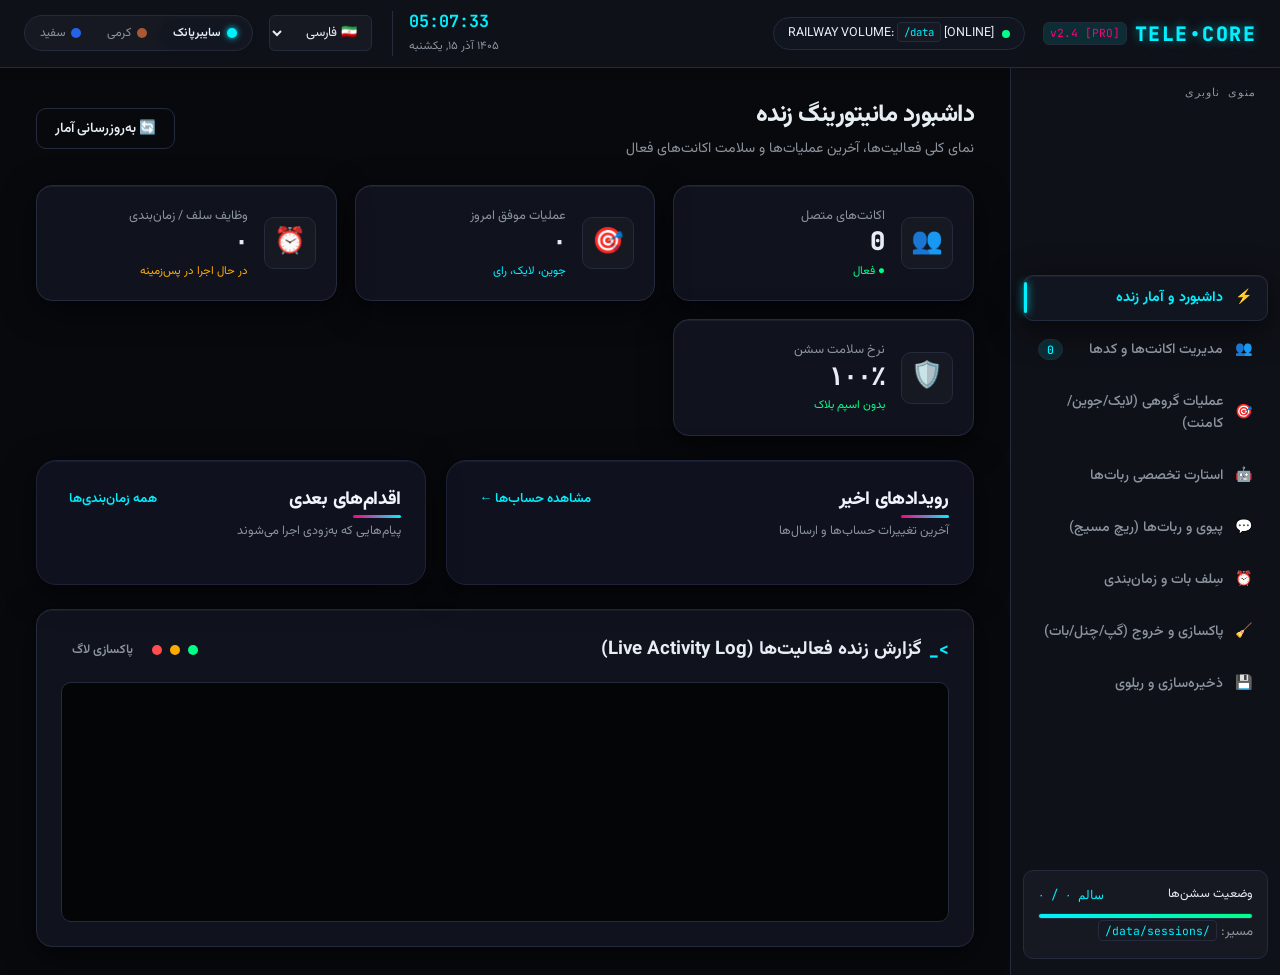
==== commit b5f9e921: "Add files via upload" ====
--- a/index.html
+++ b/index.html
@@ -1,9 +1,9 @@
-﻿<!DOCTYPE html>
+<!DOCTYPE html>
 <html lang="fa" dir="rtl" data-theme="cyberpunk">
 <head>
   <meta charset="UTF-8">
   <meta name="viewport" content="width=device-width, initial-scale=1.0">
-  <title>TeleCore // ظ¾ظ†ظ„ ظ…ط¯غŒط±غŒطھ غŒع©ظ¾ط§ط±ع†ظ‡ طھظ„ع¯ط±ط§ظ…</title>
+  <title>TeleCore // پنل مدیریت یکپارچه تلگرام</title>
   <link rel="stylesheet" href="style.css">
   <link rel="preconnect" href="https://fonts.googleapis.com">
   <link rel="preconnect" href="https://fonts.gstatic.com" crossorigin>
@@ -15,10 +15,10 @@
   <header class="top-nav">
     <div class="nav-brand">
       <div class="cyber-logo">
-        <span class="glitch-text" data-text="TELEâ€¢CORE">TELEâ€¢CORE</span>
+        <span class="glitch-text" data-text="TELE•CORE">TELE•CORE</span>
         <span class="badge-version">v2.4 [PRO]</span>
       </div>
-      <div class="railway-badge" title="ظ¾ظˆط´ظ‡ ط°ط®غŒط±ظ‡â€Œط³ط§ط²غŒ ظ…طھطµظ„ ط¨ظ‡ ظˆظ„ظˆظ… ط±غŒظ„ظˆغŒ">
+      <div class="railway-badge" title="پوشه ذخیره‌سازی متصل به ولوم ریلوی">
         <span class="status-dot pulse"></span>
         <span class="badge-text" id="volume-indicator">RAILWAY VOLUME: <code class="mono-code">/data</code> [ONLINE]</span>
       </div>
@@ -28,31 +28,31 @@
       <!-- Live Clock & Date -->
       <div class="time-widget">
         <div class="live-clock mono-font" id="live-clock">--:--:--</div>
-        <div class="live-date" id="live-date">ط¯ط± ط­ط§ظ„ ط¯ط±غŒط§ظپطھ طھط§ط±غŒط®...</div>
+        <div class="live-date" id="live-date">در حال دریافت تاریخ...</div>
       </div>
 
       <!-- Language Selector -->
       <div class="control-group">
-        <label for="lang-select" class="visually-hidden">ط²ط¨ط§ظ†</label>
+        <label for="lang-select" class="visually-hidden">زبان</label>
         <select id="lang-select" class="cyber-select">
-          <option value="fa" selected>ًں‡®ًں‡· ظپط§ط±ط³غŒ</option>
-          <option value="en">ًں‡¬ًں‡§ English</option>
+          <option value="fa" selected>🇮🇷 فارسی</option>
+          <option value="en">🇬🇧 English</option>
         </select>
       </div>
 
       <!-- 3 Theme Switchers -->
-      <div class="theme-picker" role="radiogroup" aria-label="ط§ظ†طھط®ط§ط¨ ظ¾ظˆط³طھظ‡">
-        <button class="theme-btn active" data-theme-val="cyberpunk" title="ط³ط§غŒط¨ط±ظ¾ط§ظ†ع© ط¯ط§ط±ع©">
+      <div class="theme-picker" role="radiogroup" aria-label="انتخاب پوسته">
+        <button class="theme-btn active" data-theme-val="cyberpunk" title="سایبرپانک دارک">
           <span class="theme-swatch cyberpunk-swatch"></span>
-          <span class="theme-label">ط³ط§غŒط¨ط±ظ¾ط§ظ†ع©</span>
+          <span class="theme-label">سایبرپانک</span>
         </button>
-        <button class="theme-btn" data-theme-val="cream" title="ع©ط±ظ…غŒ ظ†ظˆط³طھط§ظ„عکغŒع©">
+        <button class="theme-btn" data-theme-val="cream" title="کرمی نوستالژیک">
           <span class="theme-swatch cream-swatch"></span>
-          <span class="theme-label">ع©ط±ظ…غŒ</span>
+          <span class="theme-label">کرمی</span>
         </button>
-        <button class="theme-btn" data-theme-val="light" title="ط³ظپغŒط¯ ظ…غŒظ†غŒظ…ط§ظ„">
+        <button class="theme-btn" data-theme-val="light" title="سفید مینیمال">
           <span class="theme-swatch light-swatch"></span>
-          <span class="theme-label">ط³ظپغŒط¯</span>
+          <span class="theme-label">سفید</span>
         </button>
       </div>
     </div>
@@ -64,42 +64,42 @@
     <!-- Sidebar Navigation -->
     <aside class="sidebar">
       <div class="sidebar-header">
-        <span class="hud-label">ظ…ظ†ظˆغŒ ظ†ط§ظˆط¨ط±غŒ</span>
+        <span class="hud-label">منوی ناوبری</span>
       </div>
       <nav class="sidebar-nav">
         <button class="nav-tab active" data-tab="tab-overview">
-          <span class="tab-icon">âڑ،</span>
-          <span class="tab-title" data-i18n="navOverview">ط¯ط§ط´ط¨ظˆط±ط¯ ظˆ ط¢ظ…ط§ط± ط²ظ†ط¯ظ‡</span>
+          <span class="tab-icon">⚡</span>
+          <span class="tab-title" data-i18n="navOverview">داشبورد و آمار زنده</span>
           <span class="tab-indicator"></span>
         </button>
         <button class="nav-tab" data-tab="tab-accounts">
-          <span class="tab-icon">ًں‘¥</span>
-          <span class="tab-title" data-i18n="navAccounts">ظ…ط¯غŒط±غŒطھ ط§ع©ط§ظ†طھâ€Œظ‡ط§ ظˆ ع©ط¯ظ‡ط§</span>
-          <span class="badge-count" id="accounts-count-badge">غµ</span>
+          <span class="tab-icon">👥</span>
+          <span class="tab-title" data-i18n="navAccounts">مدیریت اکانت‌ها و کدها</span>
+          <span class="badge-count" id="accounts-count-badge">۰</span>
         </button>
         <button class="nav-tab" data-tab="tab-actions">
-          <span class="tab-icon">ًںژ¯</span>
-          <span class="tab-title" data-i18n="navActions">ط¹ظ…ظ„غŒط§طھ ع¯ط±ظˆظ‡غŒ (ظ„ط§غŒع©/ط¬ظˆغŒظ†/ط±ط§غŒ)</span>
+          <span class="tab-icon">🎯</span>
+          <span class="tab-title" data-i18n="navActions">عملیات گروهی (لایک/جوین/رای)</span>
         </button>
         <button class="nav-tab" data-tab="tab-bot-starter">
-          <span class="tab-icon">ًں¤–</span>
-          <span class="tab-title" data-i18n="navBotStarter">ط§ط³طھط§ط±طھ طھط®طµطµغŒ ط±ط¨ط§طھâ€Œظ‡ط§</span>
+          <span class="tab-icon">🤖</span>
+          <span class="tab-title" data-i18n="navBotStarter">استارت تخصصی ربات‌ها</span>
         </button>
         <button class="nav-tab" data-tab="tab-inbox">
-          <span class="tab-icon">ًں’¬</span>
-          <span class="tab-title" data-i18n="navInbox">ظ¾غŒظˆغŒ ظˆ ط±ط¨ط§طھâ€Œظ‡ط§</span>
+          <span class="tab-icon">💬</span>
+          <span class="tab-title" data-i18n="navInbox">پیوی و ربات‌ها</span>
         </button>
         <button class="nav-tab" data-tab="tab-scheduler">
-          <span class="tab-icon">âڈ°</span>
-          <span class="tab-title" data-i18n="navScheduler">ط³ظگظ„ظپ ط¨ط§طھ ظˆ ط²ظ…ط§ظ†â€Œط¨ظ†ط¯غŒ</span>
+          <span class="tab-icon">⏰</span>
+          <span class="tab-title" data-i18n="navScheduler">سِلف بات و زمان‌بندی</span>
         </button>
         <button class="nav-tab" data-tab="tab-cleanup">
-          <span class="tab-icon">ًں§¹</span>
-          <span class="tab-title" data-i18n="navCleanup">ظ¾ط§ع©ط³ط§ط²غŒ ظˆ ط®ط±ظˆط¬ (ع¯ظ¾/ع†ظ†ظ„/ط¨ط§طھ)</span>
+          <span class="tab-icon">🧹</span>
+          <span class="tab-title" data-i18n="navCleanup">پاکسازی و خروج (گپ/چنل/بات)</span>
         </button>
         <button class="nav-tab" data-tab="tab-storage">
-          <span class="tab-icon">ًں’¾</span>
-          <span class="tab-title" data-i18n="navStorage">ط°ط®غŒط±ظ‡â€Œط³ط§ط²غŒ ظˆ ط±غŒظ„ظˆغŒ</span>
+          <span class="tab-icon">💾</span>
+          <span class="tab-title" data-i18n="navStorage">ذخیره‌سازی و ریلوی</span>
         </button>
       </nav>
 
@@ -107,13 +107,13 @@
       <div class="sidebar-footer">
         <div class="mini-health-card">
           <div class="mini-header">
-            <span>ظˆط¶ط¹غŒطھ ط³ط´ظ†â€Œظ‡ط§</span>
-            <span class="mono-font text-cyan" id="health-ratio">غµ / غµ ط³ط§ظ„ظ…</span>
+            <span>وضعیت سشن‌ها</span>
+            <span class="mono-font text-cyan" id="health-ratio">۰ / ۰ سالم</span>
           </div>
           <div class="progress-bar-bg">
             <div class="progress-bar-fill" style="width: 100%;"></div>
           </div>
-          <small class="text-muted">ظ…ط³غŒط±: <code class="mono-code">/data/sessions/</code></small>
+          <small class="text-muted">مسیر: <code class="mono-code">/data/sessions/</code></small>
         </div>
       </div>
     </aside>
@@ -125,225 +125,75 @@
       <section id="tab-overview" class="content-panel active">
         <div class="panel-header">
           <div>
-            <h1 class="panel-title" data-i18n="overviewTitle">ط¯ط§ط´ط¨ظˆط±ط¯ ظ…ط§ظ†غŒطھظˆط±غŒظ†ع¯ ط²ظ†ط¯ظ‡</h1>
-            <p class="panel-desc" data-i18n="overviewDesc">ظ†ظ…ط§غŒ ع©ظ„غŒ ظپط¹ط§ظ„غŒطھâ€Œظ‡ط§طŒ ط¢ط®ط±غŒظ† ط¹ظ…ظ„غŒط§طھâ€Œظ‡ط§ ظˆ ط³ظ„ط§ظ…طھ ط§ع©ط§ظ†طھâ€Œظ‡ط§غŒ ظپط¹ط§ظ„</p>
-          </div>
-          <button class="btn btn-outline" id="btn-refresh-stats">ًں”„ ط¨ظ‡â€Œط±ظˆط²ط±ط³ط§ظ†غŒ ط¢ظ…ط§ط±</button>
+            <h1 class="panel-title" data-i18n="overviewTitle">داشبورد مانیتورینگ زنده</h1>
+            <p class="panel-desc" data-i18n="overviewDesc">نمای کلی فعالیت‌ها، آخرین عملیات‌ها و سلامت اکانت‌های فعال</p>
+          </div>
+          <button class="btn btn-outline" id="btn-refresh-stats">🔄 به‌روزرسانی آمار</button>
         </div>
 
         <!-- Metric Cards -->
         <div class="stats-grid">
           <div class="stat-card">
-            <div class="stat-icon-wrap bg-cyan-glow">ًں‘¥</div>
+            <div class="stat-icon-wrap bg-cyan-glow">👥</div>
             <div class="stat-info">
-              <span class="stat-label">ط§ع©ط§ظ†طھâ€Œظ‡ط§غŒ ظ…طھطµظ„</span>
-              <span class="stat-value mono-font" id="stat-total-accounts">غµ</span>
-              <span class="stat-sub text-green">â—ڈ غ±غ°غ°ظھ ظپط¹ط§ظ„</span>
+              <span class="stat-label">اکانت‌های متصل</span>
+              <span class="stat-value mono-font" id="stat-total-accounts">۰</span>
+              <span class="stat-sub text-green">● فعال</span>
             </div>
           </div>
 
           <div class="stat-card">
-            <div class="stat-icon-wrap bg-pink-glow">ًںژ¯</div>
+            <div class="stat-icon-wrap bg-pink-glow">🎯</div>
             <div class="stat-info">
-              <span class="stat-label">ط¹ظ…ظ„غŒط§طھ ظ…ظˆظپظ‚ ط§ظ…ط±ظˆط²</span>
-              <span class="stat-value mono-font" id="stat-today-ops">غ³غ´غ²</span>
-              <span class="stat-sub text-cyan">ط¬ظˆغŒظ†طŒ ظ„ط§غŒع©طŒ ط±ط§غŒ</span>
+              <span class="stat-label">عملیات موفق امروز</span>
+              <span class="stat-value mono-font" id="stat-today-ops">۰</span>
+              <span class="stat-sub text-cyan">جوین، لایک، رای</span>
             </div>
           </div>
 
           <div class="stat-card">
-            <div class="stat-icon-wrap bg-amber-glow">âڈ°</div>
+            <div class="stat-icon-wrap bg-amber-glow">⏰</div>
             <div class="stat-info">
-              <span class="stat-label">ظˆط¸ط§غŒظپ ط³ظ„ظپ / ط²ظ…ط§ظ†â€Œط¨ظ†ط¯غŒ</span>
-              <span class="stat-value mono-font" id="stat-active-tasks">غ´</span>
-              <span class="stat-sub text-amber">ط¯ط± ط­ط§ظ„ ط§ط¬ط±ط§ ط¯ط± ظ¾ط³â€Œط²ظ…غŒظ†ظ‡</span>
+              <span class="stat-label">وظایف سلف / زمان‌بندی</span>
+              <span class="stat-value mono-font" id="stat-active-tasks">۰</span>
+              <span class="stat-sub text-amber">در حال اجرا در پس‌زمینه</span>
             </div>
           </div>
 
           <div class="stat-card">
-            <div class="stat-icon-wrap bg-purple-glow">ًں›،ï¸ڈ</div>
+            <div class="stat-icon-wrap bg-purple-glow">🛡️</div>
             <div class="stat-info">
-              <span class="stat-label">ظ†ط±ط® ط³ظ„ط§ظ…طھ ط³ط´ظ†</span>
-              <span class="stat-value mono-font">غ¹غ¹.غ¸ظھ</span>
-              <span class="stat-sub text-green">ط¨ط¯ظˆظ† ط§ط³ظ¾ظ… ط¨ظ„ط§ع©</span>
-            </div>
-          </div>
-        </div>
-
-        <!-- ================= RECENT EVENTS & UPCOMING ACTIONS (USER SCREENSHOT MATCH) ================= -->
+              <span class="stat-label">نرخ سلامت سشن</span>
+              <span class="stat-value mono-font">۱۰۰٪</span>
+              <span class="stat-sub text-green">بدون اسپم بلاک</span>
+            </div>
+          </div>
+        </div>
+
+        <!-- RECENT EVENTS & UPCOMING ACTIONS -->
         <div class="dashboard-activity-grid">
-          <!-- Card 1: Recent Events (ط±ظˆغŒط¯ط§ط¯ظ‡ط§غŒ ط§ط®غŒط±) -->
           <div class="cyber-activity-card">
             <div class="activity-card-header">
               <div>
-                <h3 class="activity-card-title">ط±ظˆغŒط¯ط§ط¯ظ‡ط§غŒ ط§ط®غŒط±</h3>
-                <p class="activity-card-subtitle">ط¢ط®ط±غŒظ† طھط؛غŒغŒط±ط§طھ ط­ط³ط§ط¨â€Œظ‡ط§ ظˆ ط§ط±ط³ط§ظ„â€Œظ‡ط§</p>
-              </div>
-              <button class="activity-card-link" onclick="document.querySelector('[data-tab=\'tab-accounts\']').click()">ظ…ط´ط§ظ‡ط¯ظ‡ ط­ط³ط§ط¨â€Œظ‡ط§ &larr;</button>
+                <h3 class="activity-card-title">رویدادهای اخیر</h3>
+                <p class="activity-card-subtitle">آخرین تغییرات حساب‌ها و ارسال‌ها</p>
+              </div>
+              <button class="activity-card-link" onclick="document.querySelector('[data-tab=\'tab-accounts\']').click()">مشاهده حساب‌ها &larr;</button>
             </div>
             
-            <div class="event-items-list" id="recent-events-container">
-              <!-- Item 1 -->
-              <div class="event-row">
-                <div class="event-main">
-                  <span class="event-dot dot-cyan"></span>
-                  <div>
-                    <div class="event-title">ع¯ط±ط¯ط´ آ«pishi --آ» ط¨ط±ط§غŒ 1 ظ…ظ‚طµط¯ ط§ط¬ط±ط§ ط´ط¯</div>
-                    <div class="event-meta">غ±غ² ظ…ظ‡ط± ط³ط§ط¹طھ غ±غµ:غ´غ·</div>
-                  </div>
-                </div>
-                <div class="event-send-icon icon-cyan">
-                  <svg width="15" height="15" viewBox="0 0 24 24" fill="none" stroke="currentColor" stroke-width="2.2"><path d="M22 2L11 13M22 2l-7 20-4-9-9-4 20-7z"/></svg>
-                </div>
-              </div>
-
-              <!-- Item 2 -->
-              <div class="event-row">
-                <div class="event-main">
-                  <span class="event-dot dot-orange"></span>
-                  <div>
-                    <div class="event-title">ع¯ط±ط¯ط´ آ«ظ…غŒظˆآ» ط¨ط±ط§غŒ 14 ظ…ظ‚طµط¯ ط§ط¬ط±ط§ ط´ط¯</div>
-                    <div class="event-meta">غ±غ² ظ…ظ‡ط± ط³ط§ط¹طھ غ±غµ:غ´غµ</div>
-                  </div>
-                </div>
-                <div class="event-send-icon icon-white">
-                  <svg width="15" height="15" viewBox="0 0 24 24" fill="none" stroke="currentColor" stroke-width="2.2"><path d="M22 2L11 13M22 2l-7 20-4-9-9-4 20-7z"/></svg>
-                </div>
-              </div>
-
-              <!-- Item 3 -->
-              <div class="event-row">
-                <div class="event-main">
-                  <span class="event-dot dot-orange"></span>
-                  <div>
-                    <div class="event-title">ع¯ط±ط¯ط´ آ«ظ…غŒظˆآ» ط¨ط±ط§غŒ 12 ظ…ظ‚طµط¯ ط§ط¬ط±ط§ ط´ط¯</div>
-                    <div class="event-meta">غ±غ² ظ…ظ‡ط± ط³ط§ط¹طھ غ±غµ:غ´غµ</div>
-                  </div>
-                </div>
-                <div class="event-send-icon icon-white">
-                  <svg width="15" height="15" viewBox="0 0 24 24" fill="none" stroke="currentColor" stroke-width="2.2"><path d="M22 2L11 13M22 2l-7 20-4-9-9-4 20-7z"/></svg>
-                </div>
-              </div>
-
-              <!-- Item 4 -->
-              <div class="event-row">
-                <div class="event-main">
-                  <span class="event-dot dot-orange"></span>
-                  <div>
-                    <div class="event-title">ع¯ط±ط¯ط´ آ«ظ…غŒظˆآ» ط¨ط±ط§غŒ 2 ظ…ظ‚طµط¯ ط§ط¬ط±ط§ ط´ط¯</div>
-                    <div class="event-meta">غ±غ² ظ…ظ‡ط± ط³ط§ط¹طھ غ±غµ:غ´غµ</div>
-                  </div>
-                </div>
-                <div class="event-send-icon icon-white">
-                  <svg width="15" height="15" viewBox="0 0 24 24" fill="none" stroke="currentColor" stroke-width="2.2"><path d="M22 2L11 13M22 2l-7 20-4-9-9-4 20-7z"/></svg>
-                </div>
-              </div>
-
-              <!-- Item 5 -->
-              <div class="event-row">
-                <div class="event-main">
-                  <span class="event-dot dot-cyan"></span>
-                  <div>
-                    <div class="event-title">ع¯ط±ط¯ط´ آ«meowآ» ط¨ط±ط§غŒ 1 ظ…ظ‚طµط¯ ط§ط¬ط±ط§ ط´ط¯</div>
-                    <div class="event-meta">غ±غ² ظ…ظ‡ط± ط³ط§ط¹طھ غ±غµ:غ´غµ</div>
-                  </div>
-                </div>
-                <div class="event-send-icon icon-cyan">
-                  <svg width="15" height="15" viewBox="0 0 24 24" fill="none" stroke="currentColor" stroke-width="2.2"><path d="M22 2L11 13M22 2l-7 20-4-9-9-4 20-7z"/></svg>
-                </div>
-              </div>
-
-              <!-- Item 6 -->
-              <div class="event-row">
-                <div class="event-main">
-                  <span class="event-dot dot-cyan"></span>
-                  <div>
-                    <div class="event-title">ع¯ط±ط¯ط´ آ«- ظ…غŒظˆآ» ط¨ط±ط§غŒ 1 ظ…ظ‚طµط¯ ط§ط¬ط±ط§ ط´ط¯</div>
-                    <div class="event-meta">غ±غ² ظ…ظ‡ط± ط³ط§ط¹طھ غ±غµ:غ´غµ</div>
-                  </div>
-                </div>
-                <div class="event-send-icon icon-cyan">
-                  <svg width="15" height="15" viewBox="0 0 24 24" fill="none" stroke="currentColor" stroke-width="2.2"><path d="M22 2L11 13M22 2l-7 20-4-9-9-4 20-7z"/></svg>
-                </div>
-              </div>
-            </div>
-          </div>
-
-          <!-- Card 2: Upcoming Actions (ط§ظ‚ط¯ط§ظ…â€Œظ‡ط§غŒ ط¨ط¹ط¯غŒ) -->
+            <div class="event-items-list" id="recent-events-container"></div>
+          </div>
+
           <div class="cyber-activity-card">
             <div class="activity-card-header">
               <div>
-                <h3 class="activity-card-title">ط§ظ‚ط¯ط§ظ…â€Œظ‡ط§غŒ ط¨ط¹ط¯غŒ</h3>
-                <p class="activity-card-subtitle">ظ¾غŒط§ظ…â€Œظ‡ط§غŒغŒ ع©ظ‡ ط¨ظ‡â€Œط²ظˆط¯غŒ ط§ط¬ط±ط§ ظ…غŒâ€Œط´ظˆظ†ط¯</p>
-              </div>
-              <button class="activity-card-link" onclick="document.querySelector('[data-tab=\'tab-scheduler\']').click()">ظ‡ظ…ظ‡ ط²ظ…ط§ظ†â€Œط¨ظ†ط¯غŒâ€Œظ‡ط§</button>
-            </div>
-
-            <div class="upcoming-items-list" id="upcoming-actions-container">
-              <!-- Queue Box 1 -->
-              <div class="upcoming-box">
-                <div class="upcoming-left">
-                  <span class="badge-queue">ط¯ط± طµظپ</span>
-                </div>
-                <div class="upcoming-right">
-                  <div>
-                    <div class="upcoming-name">ظ…غŒظˆ</div>
-                    <div class="upcoming-meta">غ±غ² ظ…ظ‡ط± ط³ط§ط¹طھ غ±غµ:غµغ° آ· Asia/Tehran</div>
-                  </div>
-                  <div class="upcoming-clock">
-                    <svg width="18" height="18" viewBox="0 0 24 24" fill="none" stroke="currentColor" stroke-width="1.8"><circle cx="12" cy="12" r="10"/><polyline points="12 6 12 12 16 14"/></svg>
-                  </div>
-                </div>
-              </div>
-
-              <!-- Queue Box 2 -->
-              <div class="upcoming-box">
-                <div class="upcoming-left">
-                  <span class="badge-queue">ط¯ط± طµظپ</span>
-                </div>
-                <div class="upcoming-right">
-                  <div>
-                    <div class="upcoming-name">ظ…غŒظˆ</div>
-                    <div class="upcoming-meta">غ±غ² ظ…ظ‡ط± ط³ط§ط¹طھ غ±غµ:غµغ° آ· Asia/Tehran</div>
-                  </div>
-                  <div class="upcoming-clock">
-                    <svg width="18" height="18" viewBox="0 0 24 24" fill="none" stroke="currentColor" stroke-width="1.8"><circle cx="12" cy="12" r="10"/><polyline points="12 6 12 12 16 14"/></svg>
-                  </div>
-                </div>
-              </div>
-
-              <!-- Queue Box 3 -->
-              <div class="upcoming-box">
-                <div class="upcoming-left">
-                  <span class="badge-queue">ط¯ط± طµظپ</span>
-                </div>
-                <div class="upcoming-right">
-                  <div>
-                    <div class="upcoming-name">ظ…غŒظˆ</div>
-                    <div class="upcoming-meta">غ±غ² ظ…ظ‡ط± ط³ط§ط¹طھ غ±غµ:غµغ° آ· Asia/Tehran</div>
-                  </div>
-                  <div class="upcoming-clock">
-                    <svg width="18" height="18" viewBox="0 0 24 24" fill="none" stroke="currentColor" stroke-width="1.8"><circle cx="12" cy="12" r="10"/><polyline points="12 6 12 12 16 14"/></svg>
-                  </div>
-                </div>
-              </div>
-
-              <!-- Queue Box 4 -->
-              <div class="upcoming-box">
-                <div class="upcoming-left">
-                  <span class="badge-queue">ط¯ط± طµظپ</span>
-                </div>
-                <div class="upcoming-right">
-                  <div>
-                    <div class="upcoming-name">ظ¾غŒط´غŒ</div>
-                    <div class="upcoming-meta">غ±غ² ظ…ظ‡ط± ط³ط§ط¹طھ غ±غµ:غµغµ آ· Asia/Tehran</div>
-                  </div>
-                  <div class="upcoming-clock">
-                    <svg width="18" height="18" viewBox="0 0 24 24" fill="none" stroke="currentColor" stroke-width="1.8"><circle cx="12" cy="12" r="10"/><polyline points="12 6 12 12 16 14"/></svg>
-                  </div>
-                </div>
-              </div>
-            </div>
+                <h3 class="activity-card-title">اقدام‌های بعدی</h3>
+                <p class="activity-card-subtitle">پیام‌هایی که به‌زودی اجرا می‌شوند</p>
+              </div>
+              <button class="activity-card-link" onclick="document.querySelector('[data-tab=\'tab-scheduler\']').click()">همه زمان‌بندی‌ها</button>
+            </div>
+
+            <div class="upcoming-items-list" id="upcoming-actions-container"></div>
           </div>
         </div>
 
@@ -352,18 +202,16 @@
           <div class="card-header-flex">
             <div class="flex-title">
               <span class="terminal-prefix">&gt;_</span>
-              <h3>ع¯ط²ط§ط±ط´ ط²ظ†ط¯ظ‡ ظپط¹ط§ظ„غŒطھâ€Œظ‡ط§ (Live Activity Log)</h3>
+              <h3>گزارش زنده فعالیت‌ها (Live Activity Log)</h3>
             </div>
             <div class="terminal-actions">
               <span class="terminal-dot green"></span>
               <span class="terminal-dot yellow"></span>
               <span class="terminal-dot red"></span>
-              <button class="btn btn-sm btn-ghost" id="btn-clear-logs">ظ¾ط§ع©ط³ط§ط²غŒ ظ„ط§ع¯</button>
-            </div>
-          </div>
-          <div class="terminal-viewport" id="terminal-log-stream">
-            <!-- Dynamic logs will stream here -->
-          </div>
+              <button class="btn btn-sm btn-ghost" id="btn-clear-logs">پاکسازی لاگ</button>
+            </div>
+          </div>
+          <div class="terminal-viewport" id="terminal-log-stream"></div>
         </div>
       </section>
 
@@ -371,97 +219,79 @@
       <section id="tab-accounts" class="content-panel">
         <div class="panel-header">
           <div>
-            <h1 class="panel-title">ظ…ط¯غŒط±غŒطھ ط§ع©ط§ظ†طھâ€Œظ‡ط§غŒ طھظ„ع¯ط±ط§ظ…</h1>
-            <p class="panel-desc">ظپظ‡ط±ط³طھطŒ ط¬ط³طھط¬ظˆغŒ ظ¾غŒط´ط±ظپطھظ‡طŒ ط¯ط³طھظ‡â€Œط¨ظ†ط¯غŒâ€Œظ‡ط§غŒ ط´ط®طµغŒطŒ ط¢ظ…ط§ط± ع©ط´ظˆط± ظˆ ط³ط§ظ„ ط³ط§ط®طھطŒ ظˆ ظ‚ط·ط¹ ط§طھطµط§ظ„</p>
+            <h1 class="panel-title">مدیریت اکانت‌های تلگرام</h1>
+            <p class="panel-desc">فهرست، جستجوی پیشرفته، دسته‌بندی‌های شخصی، آمار کشور و سال ساخت، و قطع اتصال</p>
           </div>
           <div class="flex-gap">
-            <button class="btn btn-primary" id="btn-open-add-account" onclick="openAddAccountModal()">â‍• ط§ظپط²ظˆط¯ظ† ط§ع©ط§ظ†طھ ط¬ط¯غŒط¯</button>
+            <button class="btn btn-primary" id="btn-open-add-account" onclick="openAddAccountModal()">➕ افزودن اکانت جدید</button>
             <button class="btn btn-outline" style="color: #ff4d4d; border-color: #ff4d4d;" onclick="deleteAllAccounts()">🗑️ حذف تمامی اکانت‌ها</button>
-            <button class="btn btn-outline" id="btn-create-category" onclick="openCategoryModal()">ًں“پ ط³ط§ط®طھ ط¯ط³طھظ‡ ط¬ط¯غŒط¯</button>
-            <button class="btn btn-outline" id="btn-check-all-sessions">âڑ، ط¨ط±ط±ط³غŒ ط³ظ„ط§ظ…طھ ظ‡ظ…ظ‡</button>
-          </div>
-        </div>
-
-        <!-- Account Metrics & Breakdown Bar -->
+            <button class="btn btn-outline" id="btn-create-category" onclick="openCategoryModal()">📁 ساخت دسته جدید</button>
+            <button class="btn btn-outline" id="btn-check-all-sessions">⚡ بررسی سلامت همه</button>
+          </div>
+        </div>
+
         <div class="account-stats-bar">
           <div class="acc-stat-pill active" data-filter-type="all" data-filter-val="all">
-            <span class="stat-pill-title">ع©ظ„ ط§ع©ط§ظ†طھâ€Œظ‡ط§:</span>
-            <span class="stat-pill-count mono-font" id="count-all">غµ</span>
+            <span class="stat-pill-title">کل اکانت‌ها:</span>
+            <span class="stat-pill-count mono-font" id="count-all">۰</span>
           </div>
           <div class="acc-stat-pill" data-filter-type="status" data-filter-val="online">
-            <span class="stat-pill-title text-green">â—ڈ ظ…طھطµظ„:</span>
-            <span class="stat-pill-count mono-font" id="count-online">غ´</span>
+            <span class="stat-pill-title text-green">● متصل:</span>
+            <span class="stat-pill-count mono-font" id="count-online">۰</span>
           </div>
           <div class="acc-stat-pill" data-filter-type="status" data-filter-val="disconnected">
-            <span class="stat-pill-title text-pink">â—ڈ ظ‚ط·ط¹ ط§طھطµط§ظ„:</span>
-            <span class="stat-pill-count mono-font" id="count-disconnected">غ±</span>
-          </div>
-        </div>
-
-        <!-- Filter Sections: Countries, Creation Years, and Custom Categories -->
+            <span class="stat-pill-title text-pink">● قطع اتصال:</span>
+            <span class="stat-pill-count mono-font" id="count-disconnected">۰</span>
+          </div>
+        </div>
+
         <div class="filter-controls-box cyber-card">
-          <!-- 1. Country Filter -->
           <div class="filter-row">
-            <span class="filter-label">ًںŒچ ظپغŒظ„طھط± ط¨ط± ط­ط³ط¨ ع©ط´ظˆط±:</span>
-            <div class="filter-chips-list" id="country-chips-container">
-              <!-- Rendered by JS: All, Iran, USA, Russia, Turkey, etc. -->
-            </div>
-          </div>
-
-          <!-- 2. Year Filter -->
+            <span class="filter-label">🌍 فیلتر بر حسب کشور:</span>
+            <div class="filter-chips-list" id="country-chips-container"></div>
+          </div>
+
           <div class="filter-row mt-2">
-            <span class="filter-label">ًں“… ظپغŒظ„طھط± ط³ط§ظ„ ط³ط§ط®طھ ط§ع©ط§ظ†طھ:</span>
-            <div class="filter-chips-list" id="year-chips-container">
-              <!-- Rendered by JS: All, 2021, 2022, 2023, 2024, etc. -->
-            </div>
-          </div>
-
-          <!-- 3. Custom Folders / Categories -->
+            <span class="filter-label">📅 فیلتر سال ساخت اکانت:</span>
+            <div class="filter-chips-list" id="year-chips-container"></div>
+          </div>
+
           <div class="filter-row mt-2">
-            <span class="filter-label">ًںڈ·ï¸ڈ ط¯ط³طھظ‡â€Œط¨ظ†ط¯غŒâ€Œظ‡ط§غŒ ط´ط®طµغŒ:</span>
-            <div class="filter-chips-list" id="category-chips-container">
-              <!-- Rendered by JS: All, Main, Spam Accounts, Engagement, etc. -->
-            </div>
-          </div>
-        </div>
-
-        <!-- Smart Omnibox Search -->
+            <span class="filter-label">🏷️ دسته‌بندی‌های شخصی:</span>
+            <div class="filter-chips-list" id="category-chips-container"></div>
+          </div>
+        </div>
+
         <div class="search-omnibox-wrap mt-4">
           <div class="search-omnibox">
-            <span class="search-icon">ًں”چ</span>
-            <input type="text" id="acc-smart-search" class="cyber-input search-field" placeholder="ط¬ط³طھط¬ظˆغŒ ظ‡ظ…ظ‡â€Œط¬ط§ظ†ط¨ظ‡: ط´ظ…ط§ط±ظ‡ طھظ„ظپظ† (+98...)طŒ ط¢غŒط¯غŒ (@id)طŒ ط¢غŒط¯غŒ ط¹ط¯ط¯غŒ (User ID: 12345...)طŒ ظ†ط§ظ… ظ¾ط±ظˆظپط§غŒظ„ غŒط§ ط¨ط±ع†ط³ط¨...">
-            <button class="btn btn-sm btn-ghost" id="btn-clear-smart-search" title="ظ¾ط§ع©ط³ط§ط²غŒ ط¬ط³طھط¬ظˆ">âœ•</button>
+            <span class="search-icon">🔍</span>
+            <input type="text" id="acc-smart-search" class="cyber-input search-field" placeholder="جستجوی همه‌جانبه: شماره تلفن (+98...)، آیدی (@id)، آیدی عددی (User ID: 12345...)، نام پروفایل یا برچسب...">
+            <button class="btn btn-sm btn-ghost" id="btn-clear-smart-search" title="پاکسازی جستجو">✕</button>
           </div>
           <div class="search-meta-text">
-            <span>ظ†ظ…ط§غŒط´ <strong id="filter-result-count" class="mono-font">غµ</strong> ط§ع©ط§ظ†طھ ط¨ط± ط§ط³ط§ط³ ظپغŒظ„طھط±ظ‡ط§غŒ ط§ظ†طھط®ط§ط¨غŒ</span>
-          </div>
-        </div>
-
-        <!-- Accounts Accordion List (Collapsible) -->
-        <div class="accounts-accordion-list mt-4" id="accounts-container">
-          <!-- Populated by JS -->
-        </div>
-
-        <!-- Latest OTP Received Section -->
+            <span>نمایش <strong id="filter-result-count" class="mono-font">۰</strong> اکانت بر اساس فیلترهای انتخابی</span>
+          </div>
+        </div>
+
+        <div class="accounts-accordion-list mt-4" id="accounts-container"></div>
+
         <div class="cyber-card mt-6">
           <div class="card-header-flex">
-            <h3>ًں“¬ ط¯ط±غŒط§ظپطھ ع©ط¯ظ‡ط§غŒ ظˆط±ظˆط¯ ط§ط®غŒط± (Telegram Login Codes)</h3>
-            <span class="badge-status online">ط³غŒط³طھظ… ط´ظ†ظˆط¯ ط³ط±ظˆغŒط³ طھظ„ع¯ط±ط§ظ… ظپط¹ط§ظ„ ط§ط³طھ</span>
+            <h3>📬 دریافت کدهای ورود اخیر (Telegram Login Codes)</h3>
+            <span class="badge-status online">سیستم شنود سرویس تلگرام فعال است</span>
           </div>
           <div class="table-responsive">
             <table class="cyber-table">
               <thead>
                 <tr>
-                  <th>ط§ع©ط§ظ†طھ</th>
-                  <th>ط´ظ…ط§ط±ظ‡ طھظ„ظپظ†</th>
-                  <th>ع©ط¯ ط¯ط±غŒط§ظپطھغŒ (Login Code)</th>
-                  <th>ط²ظ…ط§ظ† ط¯ط±غŒط§ظپطھ</th>
-                  <th>ط¹ظ…ظ„غŒط§طھ</th>
+                  <th>اکانت</th>
+                  <th>شماره تلفن</th>
+                  <th>کد دریافتی (Login Code)</th>
+                  <th>زمان دریافت</th>
+                  <th>عملیات</th>
                 </tr>
               </thead>
-              <tbody id="otp-history-table">
-                <!-- Injected by JS -->
-              </tbody>
+              <tbody id="otp-history-table"></tbody>
             </table>
           </div>
         </div>
@@ -471,138 +301,127 @@
       <section id="tab-actions" class="content-panel">
         <div class="panel-header">
           <div>
-            <h1 class="panel-title" data-i18n="actionsTitle">ط¹ظ…ظ„غŒط§طھ ع¯ط±ظˆظ‡غŒ ظˆ ظ‡ظ…ط§ظ‡ظ†ع¯</h1>
-            <p class="panel-desc" data-i18n="actionsDesc">ط§ظ†ط¬ط§ظ… ط¯ط³طھظ‡â€Œط¬ظ…ط¹غŒ ع©ط§ط±ظ‡ط§غŒغŒ ظ…ط«ظ„ ط¬ظˆغŒظ† ط¨ظ‡ ع©ط§ظ†ط§ظ„/ع¯ط±ظˆظ‡طŒ ط§ط±ط³ط§ظ„ ع©ط§ظ…ظ†طھطŒ ط«ط¨طھ ط±غŒâ€Œط§ع©ط´ظ† ظˆ ظ„ط§غŒع©طŒ غŒط§ ط±ط§غŒ ط¯ط§ط¯ظ† ط¨ظ‡ ظ†ط¸ط±ط³ظ†ط¬غŒ ط¨ط§ ط§ظˆظ„ظˆغŒطھ ط§ظ†طھط®ط§ط¨غŒ ط§ع©ط§ظ†طھâ€Œظ‡ط§</p>
-          </div>
-        </div>
-
-        <!-- Account Priority Selection Panel -->
+            <h1 class="panel-title" data-i18n="actionsTitle">عملیات گروهی و هماهنگ</h1>
+            <p class="panel-desc" data-i18n="actionsDesc">انجام دسته‌جمعی کارهایی مثل جوین به کانال/گروه، ارسال کامنت، ثبت ری‌اکشن و لایک، یا رای دادن به نظرسنجی با اولویت انتخابی اکانت‌ها</p>
+          </div>
+        </div>
+
         <div class="account-priority-box cyber-card">
           <div class="flex-between">
             <div>
-              <h3 data-i18n="priorityBoxTitle">ًں‘¥ ط§ظ†طھط®ط§ط¨ ط§ع©ط§ظ†طھâ€Œظ‡ط§ ظˆ ط§ظˆظ„ظˆغŒطھ ط§ط¬ط±ط§ (ط¨ط§ ع©ظ„غŒع© ظ…ط³طھظ‚غŒظ…)</h3>
-              <p class="text-xs text-muted" data-i18n="priorityBoxDesc">ط±ظˆغŒ ط§ع©ط§ظ†طھâ€Œظ‡ط§ ع©ظ„غŒع© ع©ظ†غŒط¯ط› طھط±طھغŒط¨ ع©ظ„غŒع© ط´ظ…ط§ ط¯ظ‚غŒظ‚ط§ظ‹ ط§ظˆظ„ظˆغŒطھ ط§ط¬ط±ط§غŒ ط¹ظ…ظ„غŒط§طھ ط±ط§ طھط¹غŒغŒظ† ظ…غŒâ€Œع©ظ†ط¯ (ط´ظ…ط§ط±ظ‡â€Œظ‡ط§غŒ #غ±طŒ #غ² ظˆ... طھط±طھغŒط¨ ط§ط¬ط±ط§ ظ‡ط³طھظ†ط¯).</p>
+              <h3 data-i18n="priorityBoxTitle">👥 انتخاب اکانت‌ها و اولویت اجرا (با کلیک مستقیم)</h3>
+              <p class="text-xs text-muted" data-i18n="priorityBoxDesc">روی اکانت‌ها کلیک کنید؛ ترتیب کلیک شما دقیقاً اولویت اجرای عملیات را تعیین می‌کند.</p>
             </div>
             <div class="flex-gap flex-wrap">
-              <button type="button" class="btn btn-sm btn-outline" onclick="selectAllAccountsSequential()" data-i18n="btnSelectAllSeq">âڑ، ط§ظ†طھط®ط§ط¨ ظ‡ظ…ظ‡ ط¨ظ‡ طھط±طھغŒط¨</button>
-              <button type="button" class="btn btn-sm btn-outline" onclick="selectOnlineAccountsOnly()" data-i18n="btnSelectOnline">ًںں¢ ظپظ‚ط· ط¢ظ†ظ„ط§غŒظ†â€Œظ‡ط§</button>
-              <button type="button" class="btn btn-sm btn-outline" onclick="clearSelectedPriorityAccounts()" data-i18n="btnClearPriority">â‌Œ ظ„ط؛ظˆ ط§ظ†طھط®ط§ط¨</button>
-            </div>
-          </div>
-
-          <div class="account-priority-grid" id="action-accounts-priority-list">
-            <!-- Rendered by JS: Cards with priority badges -->
-          </div>
+              <button type="button" class="btn btn-sm btn-outline" onclick="selectAllAccountsSequential()" data-i18n="btnSelectAllSeq">⚡ انتخاب همه به ترتیب</button>
+              <button type="button" class="btn btn-sm btn-outline" onclick="selectOnlineAccountsOnly()" data-i18n="btnSelectOnline">🟢 فقط آنلاین‌ها</button>
+              <button type="button" class="btn btn-sm btn-outline" onclick="clearSelectedPriorityAccounts()" data-i18n="btnClearPriority">❌ لغو انتخاب</button>
+            </div>
+          </div>
+
+          <div class="account-priority-grid" id="action-accounts-priority-list"></div>
           <div class="text-xs text-muted mt-2">
-            <span>طھط¹ط¯ط§ط¯ ط§ع©ط§ظ†طھâ€Œظ‡ط§غŒ ط§ظ†طھط®ط§ط¨غŒ: </span>
-            <strong id="action-selected-accounts-count" class="mono-font text-cyan">غµ</strong>
+            <span>تعداد اکانت‌های انتخابی: </span>
+            <strong id="action-selected-accounts-count" class="mono-font text-cyan">۰</strong>
             <span id="action-priority-order-text" style="margin-right: 12px; margin-left: 12px;"></span>
           </div>
         </div>
 
         <div class="grid-2-cols">
-          <!-- Action Form -->
           <div class="cyber-card">
-            <h3 data-i18n="actionConfigTitle">طھظ†ط¸غŒظ…ط§طھ ط¹ظ…ظ„غŒط§طھ</h3>
+            <h3 data-i18n="actionConfigTitle">تنظیمات عملیات</h3>
             <form id="mass-action-form" class="cyber-form mt-4">
               <div class="form-group">
-                <label data-i18n="lblActionType">ظ†ظˆط¹ ط¹ظ…ظ„غŒط§طھ:</label>
+                <label data-i18n="lblActionType">نوع عملیات:</label>
                 <select id="action-type" class="cyber-input" onchange="handleActionTypeChange(this.value)">
-                  <option value="join">ًں”— ط¹ط¶ظˆغŒطھ ط¯ط± ع©ط§ظ†ط§ظ„ غŒط§ ع¯ط±ظˆظ‡ (Join Channel/Group)</option>
-                  <option value="like">â‌¤ï¸ڈ ط«ط¨طھ ط±غŒâ€Œط§ع©ط´ظ† / ظ„ط§غŒع© ظ¾ط³طھ (Post Reaction)</option>
-                  <option value="comment">ًں’¬ ط§ط±ط³ط§ظ„ ع©ط§ظ…ظ†طھ ط¨ظ‡ ظ¾ط³طھ (Post Comment)</option>
-                  <option value="poll">ًں“ٹ ط±ط§غŒ ط¯ط§ط¯ظ† ط¯ط± ظ†ط¸ط±ط³ظ†ط¬غŒ (Poll Voting)</option>
-                  <option value="start_bot">ًں¤– ط§ط³طھط§ط±طھ ط±ط¨ط§طھ ط¨ط§ ظ„غŒظ†ع© ظ…ط¹ط±ظپ (Start Bot)</option>
+                  <option value="join">🔗 عضویت در کانال یا گروه (Join Channel/Group)</option>
+                  <option value="like">❤️ ثبت ری‌اکشن / لایک پست (Post Reaction)</option>
+                  <option value="comment">💬 ارسال کامنت به پست (Post Comment)</option>
+                  <option value="poll">📊 رای دادن در نظرسنجی (Poll Voting)</option>
+                  <option value="start_bot">🤖 استارت ربات با لینک معرف (Start Bot)</option>
                 </select>
               </div>
 
               <div class="form-group">
-                <label data-i18n="lblActionTarget">ظ„غŒظ†ع© ظ…ظ‚طµط¯ غŒط§ ط´ظ†ط§ط³ظ‡ (Target Link / Username):</label>
-                <input type="text" id="action-target" class="cyber-input mono-font" placeholder="https://t.me/example_channel غŒط§ @username غŒط§ https://t.me/addlist/..." oninput="inspectTargetLink(this.value)" required>
+                <label data-i18n="lblActionTarget">لینک مقصد یا شناسه (Target Link / Username):</label>
+                <input type="text" id="action-target" class="cyber-input mono-font" placeholder="https://t.me/example_channel یا @username یا https://t.me/addlist/..." oninput="inspectTargetLink(this.value)" required>
                 
-                <!-- Smart Link Inspector Box -->
                 <div class="link-inspector-box mt-2" id="link-inspector-box" style="display: none;">
                   <div class="inspector-badge">
-                    <span id="inspector-icon">ًں”چ</span>
-                    <span id="inspector-type-text">ظ†ظˆط¹ ظ„غŒظ†ع©: ط´ظ†ط§ط³ط§غŒغŒ ط´ط¯</span>
+                    <span id="inspector-icon">🔍</span>
+                    <span id="inspector-type-text">نوع لینک: شناسایی شد</span>
                   </div>
                   <div class="inspector-details text-xs mt-1" id="inspector-desc-text"></div>
                   <div class="inspector-addlist-option mt-2" id="inspector-addlist-option" style="display: none;">
                     <label class="checkbox-label text-cyan font-bold text-xs" style="display: flex; gap: 8px; align-items: flex-start; cursor: pointer;">
                       <input type="checkbox" id="chk-auto-bypass-addlist" checked style="margin-top: 3px;">
-                      <span>âڑ، ظ…ط¯غŒط±غŒطھ ظ…ط­ط¯ظˆط¯غŒطھ غ² ط§ط¯ظ„غŒط³طھ طھظ„ع¯ط±ط§ظ…: ط¯ط± طµظˆط±طھ ظ¾ط± ط¨ظˆط¯ظ† ط³ظ‚ظپ غ² ط§ط¯ظ„غŒط³طھ ط§ع©ط§ظ†طھطŒ غŒع©غŒ ط§ط² ط§ط¯ظ„غŒط³طھâ€Œظ‡ط§غŒ ظ‚ط¨ظ„غŒ ط¨ظ‡ طµظˆط±طھ ط®ظˆط¯ع©ط§ط± ط­ط°ظپ ط´ظˆط¯ ط¨ط¯ظˆظ† ط§غŒظ†ع©ظ‡ ع©ط§ظ†ط§ظ„â€Œظ‡ط§غŒ ط¯ط§ط®ظ„ ط¢ظ† ط®ط§ط±ط¬ ط´ظˆظ†ط¯.</span>
+                      <span>⚡ مدیریت محدودیت ۲ ادلیست تلگرام: در صورت پر بودن سقف ۲ ادلیست اکانت، یکی از ادلیست‌های قبلی به صورت خودکار حذف شود بدون اینکه کانال‌های داخل آن خارج شوند.</span>
                     </label>
                   </div>
                 </div>
               </div>
 
-              <!-- Conditional: Comments Section -->
               <div class="form-group" id="group-comment-text" style="display: none;">
-                <label data-i18n="lblCommentText">ظ…طھظ† ع©ط§ظ…ظ†طھâ€Œظ‡ط§ (غŒع© ع©ط§ظ…ظ†طھ ط¯ط± ظ‡ط± ط®ط· ط¨ط±ط§غŒ ط§ط±ط³ط§ظ„ ع†ط±ط®ط´غŒ ط¨غŒظ† ط§ع©ط§ظ†طھâ€Œظ‡ط§):</label>
-                <textarea id="action-comment-input" class="cyber-input" rows="3" placeholder="ظ¾ط±ظˆعکظ‡ ط¨ط³غŒط§ط± ع©ط§ط±ط¨ط±ط¯غŒ ظˆ ط¹ط§ظ„غŒ ظ‡ط³طھ! ًں”¥&#10;طھط­ظ„غŒظ„ ظپظˆظ‚â€Œط§ظ„ط¹ط§ط¯ظ‡â€Œط§غŒ ط¨ظˆط¯طŒ طھط´ع©ط± ًں‘ڈ&#10;ظ‡ط¯ظپ ظ‚غŒظ…طھغŒ ط¨ط¹ط¯غŒ ع†ظ†ط¯ظ‡ ط¨ظ‡ ظ†ط¸ط±طھظˆظ†طں"></textarea>
+                <label data-i18n="lblCommentText">متن کامنت‌ها (یک کامنت در هر خط برای ارسال چرخشی بین اکانت‌ها):</label>
+                <textarea id="action-comment-input" class="cyber-input" rows="3" placeholder="پروژه بسیار کاربردی و عالی هست! 🔥&#10;تحلیل فوق‌العاده‌ای بود، تشکر 👏&#10;هدف قیمتی بعدی چنده به نظرتون؟"></textarea>
                 
                 <div class="mt-2">
                   <label class="checkbox-label text-xs" style="display: flex; gap: 8px; align-items: center; cursor: pointer;">
                     <input type="checkbox" id="chk-schedule-comment" onchange="toggleCommentScheduling(this.checked)">
-                    <span data-i18n="lblScheduleCommentToggle">âڈ° ط°ط®غŒط±ظ‡ ط¨ظ‡ ط¹ظ†ظˆط§ظ† طھط³ع© ط²ظ…ط§ظ†â€Œط¨ظ†ط¯غŒ ط´ط¯ظ‡ (Scheduler)</span>
+                    <span data-i18n="lblScheduleCommentToggle">⏰ ذخیره به عنوان تسک زمان‌بندی شده (Scheduler)</span>
                   </label>
                 </div>
                 <div class="mt-2" id="comment-schedule-details" style="display: none;">
-                  <label class="text-xs text-muted">ط²ظ…ط§ظ† ط§ط±ط³ط§ظ„ ط²ظ…ط§ظ†â€Œط¨ظ†ط¯غŒ:</label>
-                  <input type="text" id="comment-schedule-time" class="cyber-input" value="ظ‡ط± ط±ظˆط² ط³ط§ط¹طھ غ±غ²:غ³غ°">
+                  <label class="text-xs text-muted">زمان ارسال زمان‌بندی:</label>
+                  <input type="text" id="comment-schedule-time" class="cyber-input" value="هر روز ساعت ۱۲:۳۰">
                 </div>
               </div>
 
-              <!-- Conditional: Poll Options -->
               <div class="form-group" id="group-poll-option" style="display: none;">
-                <label data-i18n="lblPollIndex">ط´ظ…ط§ط±ظ‡ ع¯ط²غŒظ†ظ‡ ظ†ط¸ط±ط³ظ†ط¬غŒ (Option Index):</label>
+                <label data-i18n="lblPollIndex">شماره گزینه نظرسنجی (Option Index):</label>
                 <input type="number" id="poll-option-idx" class="cyber-input" value="1" min="1" max="10">
               </div>
 
-              <!-- Conditional: Full Reactions Suite (40+ Emojis) -->
               <div class="form-group" id="group-reaction-type">
                 <div class="flex-between">
-                  <label data-i18n="lblReactionType">ط§ظ†طھط®ط§ط¨ ط±غŒâ€Œط§ع©ط´ظ† (ع©ظ„ ط±غŒâ€Œط§ع©ط´ظ†â€Œظ‡ط§غŒ طھظ„ع¯ط±ط§ظ…):</label>
-                  <span class="text-xs text-cyan font-bold" id="chosen-reaction-preview">ط±غŒâ€Œط§ع©ط´ظ† ط§ظ†طھط®ط§ط¨غŒ: â‌¤ï¸ڈ</span>
+                  <label data-i18n="lblReactionType">انتخاب ری‌اکشن (کل ری‌اکشن‌های تلگرام):</label>
+                  <span class="text-xs text-cyan font-bold" id="chosen-reaction-preview">ری‌اکشن انتخابی: ❤️</span>
                 </div>
-                <div class="reaction-full-grid mt-2" id="reaction-picker-grid">
-                  <!-- Populated by JS: All 40+ Telegram reactions -->
+                <div class="reaction-full-grid mt-2" id="reaction-picker-grid"></div>
+                <div class="mt-2">
+                  <input type="text" id="custom-emoji-input" class="cyber-input" placeholder="یا تایپ هر ایموجی دلخواه دیگر (مثلاً 🗿، 💘، 🫡)..." oninput="setCustomReactionEmoji(this.value)">
                 </div>
-                <div class="mt-2">
-                  <input type="text" id="custom-emoji-input" class="cyber-input" placeholder="غŒط§ طھط§غŒظ¾ ظ‡ط± ط§غŒظ…ظˆط¬غŒ ط¯ظ„ط®ظˆط§ظ‡ ط¯غŒع¯ط± (ظ…ط«ظ„ط§ظ‹ ًں—؟طŒ ًں’کطŒ ًں«،)..." oninput="setCustomReactionEmoji(this.value)">
-                </div>
               </div>
 
               <div class="form-group">
-                <label data-i18n="lblActionDelay">ظپط§طµظ„ظ‡ ط²ظ…ط§ظ†غŒ ط¨غŒظ† ظ‡ط± ط§ع©ط§ظ†طھ (ط«ط§ظ†غŒظ‡ - ط¬ظ‡طھ ط§ظ…ظ†غŒطھ ظˆ ط¬ظ„ظˆع¯غŒط±غŒ ط§ط² ظپظ„ظˆط¯):</label>
+                <label data-i18n="lblActionDelay">فاصله زمانی بین هر اکانت (ثانیه - جهت امنیت و جلوگیری از فلود):</label>
                 <input type="number" id="action-delay" class="cyber-input" value="3" min="1" max="60">
               </div>
 
               <button type="submit" class="btn btn-primary w-full" id="btn-start-action" data-i18n="btnStartAction">
-                ًںڑ€ ط´ط±ظˆط¹ ط§ط¬ط±ط§غŒ ط¹ظ…ظ„غŒط§طھ ظ‡ظ…ط§ظ‡ظ†ع¯ ط¨ط§ ط§ظˆظ„ظˆغŒطھ ط§ظ†طھط®ط§ط¨غŒ
+                🚀 شروع اجرای عملیات هماهنگ با اولویت انتخابی
               </button>
             </form>
           </div>
 
-          <!-- Execution Progress Monitor -->
           <div class="cyber-card">
-            <h3>ظˆط¶ط¹غŒطھ ط§ط¬ط±ط§غŒ ط²ظ†ط¯ظ‡ ط¹ظ…ظ„غŒط§طھ</h3>
+            <h3>وضعیت اجرای زنده عملیات</h3>
             <div class="action-status-box mt-4">
               <div class="status-summary">
-                <span id="current-action-title">ط¢ظ…ط§ط¯ظ‡ ط¨ط±ط§غŒ ط´ط±ظˆط¹ ط¹ظ…ظ„غŒط§طھ ط¬ط¯غŒط¯</span>
-                <span class="badge-status idle" id="action-badge">ط¢ظ…ط§ط¯ظ‡ (Idle)</span>
+                <span id="current-action-title">آماده برای شروع عملیات جدید</span>
+                <span class="badge-status idle" id="action-badge">آماده (Idle)</span>
               </div>
 
               <div class="progress-bar-bg mt-4">
                 <div class="progress-bar-fill" id="action-progress-fill" style="width: 0%;"></div>
               </div>
               <div class="progress-label mt-2">
-                <span id="action-progress-text">غ° / غµ ط§ظ†ط¬ط§ظ… ط´ط¯ظ‡</span>
-                <span class="mono-font" id="action-percent-text">غ°ظھ</span>
+                <span id="action-progress-text">۰ / ۰ انجام شده</span>
+                <span class="mono-font" id="action-percent-text">۰٪</span>
               </div>
 
               <div class="mini-terminal mt-4" id="action-sublog">
-                <div class="log-line text-muted">ظ…ظ†طھط¸ط± ط«ط¨طھ ط¯ط³طھظˆط± طھظˆط³ط· ع©ط§ط±ط¨ط±...</div>
+                <div class="log-line text-muted">منتظر ثبت دستور توسط کاربر...</div>
               </div>
             </div>
           </div>
@@ -613,238 +432,208 @@
       <section id="tab-bot-starter" class="content-panel">
         <div class="panel-header">
           <div>
-            <h1 class="panel-title" data-i18n="botStarterTitle">ًں¤– ط§ط³طھط§ط±طھ طھط®طµطµغŒ ظˆ ط§طھظˆظ…ط§ط³غŒظˆظ† ط±ط¨ط§طھâ€Œظ‡ط§</h1>
-            <p class="panel-desc" data-i18n="botStarterDesc">ط§ط³طھط§ط±طھ ط±ظپط±ط§ظ„طŒ ط¢ظ†ط§ظ„غŒط² ظ‡ظˆط´ظ…ظ†ط¯ ظˆ ط¹ط¶ظˆغŒطھ ط®ظˆط¯ع©ط§ط± ع†ظ†ظ„â€Œظ‡ط§غŒ ط§ط¬ط¨ط§ط±غŒطŒ ظˆ ط­ظ„ طھط¹ط§ظ…ظ„غŒ ظ…ط±ط­ظ„ظ‡â€Œط¨ظ‡â€Œظ…ط±ط­ظ„ظ‡ ع©ظ¾ع†ط§ ط¨ط§ ط§ظˆظ„ظˆغŒطھ ط¯ظ„ط®ظˆط§ظ‡ ط§ع©ط§ظ†طھâ€Œظ‡ط§</p>
+            <h1 class="panel-title" data-i18n="botStarterTitle">🤖 استارت تخصصی و اتوماسیون ربات‌ها</h1>
+            <p class="panel-desc" data-i18n="botStarterDesc">استارت رفرال، آنالیز هوشمند و عضویت خودکار چنل‌های اجباری، و حل تعاملی مرحله‌به‌مرحله کپچا با اولویت دلخواه اکانت‌ها</p>
           </div>
           <div class="flex-gap">
-            <button class="btn btn-outline" onclick="resetBotStarterForm()">ًں”„ ط¨ط§ط²ظ†ط´ط§ظ†غŒ ظپط±ظ…</button>
-          </div>
-        </div>
-
-        <!-- 1. Bot Link & Target Settings Card -->
+            <button class="btn btn-outline" onclick="resetBotStarterForm()">🔄 بازنشانی فرم</button>
+          </div>
+        </div>
+
         <div class="cyber-card">
           <div class="flex-between">
-            <h3 data-i18n="botTargetConfigTitle">ًںژ¯ طھظ†ط¸غŒظ… ظ„غŒظ†ع© ظˆ ط¢غŒط¯غŒ ط±ط¨ط§طھ</h3>
-            <span class="badge-status online" id="bot-parser-status">ط¢ظ…ط§ط¯ظ‡ ط¯ط±غŒط§ظپطھ ظ„غŒظ†ع©</span>
+            <h3 data-i18n="botTargetConfigTitle">🎯 تنظیم لینک و آیدی ربات</h3>
+            <span class="badge-status online" id="bot-parser-status">آماده دریافت لینک</span>
           </div>
 
           <div class="form-group mt-3">
-            <label data-i18n="lblBotStartLink">ظ„غŒظ†ع© ط§ط³طھط§ط±طھ غŒط§ ظ†ط§ظ… ع©ط§ط±ط¨ط±غŒ ط±ط¨ط§طھ (Bot Start Link / Username):</label>
-            <input type="text" id="bot-starter-url" class="cyber-input mono-font" placeholder="https://t.me/CryptoAirdropBot?start=ref_98124 غŒط§ @CryptoAirdropBot start_code" oninput="parseBotStartLink(this.value)">
+            <label data-i18n="lblBotStartLink">لینک استارت یا نام کاربری ربات (Bot Start Link / Username):</label>
+            <input type="text" id="bot-starter-url" class="cyber-input mono-font" placeholder="https://t.me/CryptoAirdropBot?start=ref_98124 یا @CryptoAirdropBot start_code" oninput="parseBotStartLink(this.value)">
             
-            <!-- Live Parser Indicator -->
             <div class="bot-link-parser-pill" id="bot-parser-pill" style="display: none;">
-              <span class="text-xs text-muted">ط´ظ†ط§ط³ط§غŒغŒ ط´ط¯:</span>
-              <span class="parser-tag" id="parser-bot-username">@ظ†ط§ظ…_ط±ط¨ط§طھ</span>
-              <span class="parser-tag" id="parser-bot-param">start=ع©ط¯_ط±ظپط±ط§ظ„</span>
-            </div>
-          </div>
-
-          <!-- Account Count Setting & Priority Selection -->
+              <span class="text-xs text-muted">شناسایی شد:</span>
+              <span class="parser-tag" id="parser-bot-username">@نام_ربات</span>
+              <span class="parser-tag" id="parser-bot-param">start=کد_رفرال</span>
+            </div>
+          </div>
+
           <div class="mt-4">
             <div class="flex-between">
               <div>
-                <h4 data-i18n="botPriorityTitle">ًں‘¥ ط§ظ†طھط®ط§ط¨ ط§ع©ط§ظ†طھâ€Œظ‡ط§ ظˆ ط§ظˆظ„ظˆغŒطھ ط§ط¬ط±ط§ (ط¨ط§ ع©ظ„غŒع© ظ…ط³طھظ‚غŒظ…)</h4>
-                <p class="text-xs text-muted" data-i18n="botPriorityDesc">طھط±طھغŒط¨ ع©ظ„غŒع© ط´ظ…ط§طŒ ط§ظˆظ„ظˆغŒطھ ط¯ظ‚غŒظ‚ ط§ط±ط³ط§ظ„ ط§ط³طھط§ط±طھ ظˆ ط­ظ„ ع©ظ¾ع†ط§ ط±ط§ طھط¹غŒغŒظ† ظ…غŒâ€Œع©ظ†ط¯. ظ‡ظ…ع†ظ†غŒظ† ظ…غŒâ€Œطھظˆط§ظ†غŒط¯ ط³ظ‚ظپ طھط¹ط¯ط§ط¯ ط§ع©ط§ظ†طھ ظ…ط¬ط§ط² ط±ط§ ظ…ط´ط®طµ ظ†ظ…ط§غŒغŒط¯.</p>
+                <h4 data-i18n="botPriorityTitle">👥 انتخاب اکانت‌ها و اولویت اجرا (با کلیک مستقیم)</h4>
+                <p class="text-xs text-muted" data-i18n="botPriorityDesc">ترتیب کلیک شما، اولویت دقیق ارسال استارت و حل کپچا را تعیین می‌کند.</p>
               </div>
               <div class="flex-gap flex-wrap">
                 <div class="form-inline-group" style="display: flex; align-items: center; gap: 8px;">
-                  <label class="text-xs text-muted">ط­ط¯ط§ع©ط«ط± طھط¹ط¯ط§ط¯ ط§ع©ط§ظ†طھ:</label>
+                  <label class="text-xs text-muted">حداکثر تعداد اکانت:</label>
                   <input type="number" id="bot-account-limit" class="cyber-input mono-font text-cyan" style="width: 70px; padding: 4px 8px;" value="5" min="1" max="10" onchange="updateBotAccountLimit(this.value)">
                 </div>
-                <button type="button" class="btn btn-sm btn-outline" onclick="selectAllBotAccountsSequential()">âڑ، ط§ظ†طھط®ط§ط¨ ظ‡ظ…ظ‡ ط¨ظ‡ طھط±طھغŒط¨</button>
-                <button type="button" class="btn btn-sm btn-outline" onclick="selectOnlineBotAccountsOnly()">ًںں¢ ظپظ‚ط· ط¢ظ†ظ„ط§غŒظ†â€Œظ‡ط§</button>
-                <button type="button" class="btn btn-sm btn-outline" onclick="clearBotAccountsPriority()">â‌Œ ظ¾ط§ع©ط³ط§ط²غŒ</button>
-              </div>
-            </div>
-
-            <div class="account-priority-grid mt-3" id="bot-accounts-priority-list">
-              <!-- Rendered by JS -->
-            </div>
+                <button type="button" class="btn btn-sm btn-outline" onclick="selectAllBotAccountsSequential()">⚡ انتخاب همه به ترتیب</button>
+                <button type="button" class="btn btn-sm btn-outline" onclick="selectOnlineBotAccountsOnly()">🟢 فقط آنلاین‌ها</button>
+                <button type="button" class="btn btn-sm btn-outline" onclick="clearBotAccountsPriority()">❌ پاکسازی</button>
+              </div>
+            </div>
+
+            <div class="account-priority-grid mt-3" id="bot-accounts-priority-list"></div>
 
             <div class="text-xs text-muted mt-2">
-              <span>طھط¹ط¯ط§ط¯ ط§ع©ط§ظ†طھâ€Œظ‡ط§غŒ ظ…ط¬ط§ط² ط§ظ†طھط®ط§ط¨غŒ: </span>
-              <strong id="bot-selected-count-badge" class="mono-font text-cyan">غ°</strong>
+              <span>تعداد اکانت‌های مجاز انتخابی: </span>
+              <strong id="bot-selected-count-badge" class="mono-font text-cyan">۰</strong>
               <span id="bot-priority-order-text" style="margin-right: 12px; margin-left: 12px;"></span>
             </div>
           </div>
         </div>
 
-        <!-- 2. The 4 Bot Start Modes Card -->
         <div class="cyber-card mt-4">
-          <h3 data-i18n="botModesTitle">âڑ™ï¸ڈ ط§ظ†طھط®ط§ط¨ ظ†ظˆط¹ ظˆ ظ…طھط¯ ط§ط³طھط§ط±طھ ط±ط¨ط§طھ (غ´ ط­ط§ظ„طھ طھط®طµطµغŒ)</h3>
-          <p class="text-xs text-muted mt-1">ظ…طھط¯ ظ…ظˆط±ط¯ ظ†ط¸ط± ط®ظˆط¯ ط±ط§ ظ…طھظ†ط§ط³ط¨ ط¨ط§ ط³ط§ط®طھط§ط± ط±ط¨ط§طھ ط§ظ†طھط®ط§ط¨ ع©ظ†غŒط¯:</p>
+          <h3 data-i18n="botModesTitle">⚙️ انتخاب نوع و متد استارت ربات (۴ حالت تخصصی)</h3>
+          <p class="text-xs text-muted mt-1">متد مورد نظر خود را متناسب با ساختار ربات انتخاب کنید:</p>
 
           <div class="bot-mode-grid">
-            <!-- Mode 1 -->
             <div class="bot-mode-card active" id="mode-card-simple" onclick="selectBotStartMode('simple')">
               <div class="bot-mode-card-header">
-                <span class="bot-mode-card-icon">âڑ،</span>
+                <span class="bot-mode-card-icon">⚡</span>
                 <span class="bot-mode-indicator"></span>
               </div>
-              <div class="bot-mode-card-title">غ±. ط§ط³طھط§ط±طھ ط®ط§ظ„غŒ (ط³ط§ط¯ظ‡ / ط±ظپط±ط§ظ„)</div>
-              <div class="bot-mode-card-desc">ظپظ‚ط· ط¯ط³طھظˆط± <code>/start [ref]</code> ط±ط§ ظ…ط³طھظ‚غŒظ…ط§ظ‹ ط¨ط±ط§غŒ ظ‡ط± ط§ع©ط§ظ†طھ ط§ط±ط³ط§ظ„ ظ…غŒâ€Œع©ظ†ط¯طŒ ط¨ط¯ظˆظ† ظ†غŒط§ط² ط¨ظ‡ ط¹ط¶ظˆغŒطھ غŒط§ ط§ظ‚ط¯ط§ظ… ط§ط¶ط§ظپظ‡.</div>
-            </div>
-
-            <!-- Mode 2 -->
+              <div class="bot-mode-card-title">۱. استارت خالی (ساده / رفرال)</div>
+              <div class="bot-mode-card-desc">فقط دستور <code>/start [ref]</code> را مستقیماً برای هر اکانت ارسال می‌کند.</div>
+            </div>
+
             <div class="bot-mode-card" id="mode-card-smart" onclick="selectBotStartMode('smart')">
               <div class="bot-mode-card-header">
-                <span class="bot-mode-card-icon">ًں§ </span>
+                <span class="bot-mode-card-icon">🧠</span>
                 <span class="bot-mode-indicator"></span>
               </div>
-              <div class="bot-mode-card-title">غ². ط¢ظ†ط§ظ„غŒط² ظˆ ط¬ظˆغŒظ† ط®ظˆط¯ع©ط§ط± ع†ظ†ظ„â€Œظ‡ط§</div>
-              <div class="bot-mode-card-desc">ط§ط±ط³ط§ظ„ ط§ط³طھط§ط±طھ ط§ظˆظ„غŒظ‡ â‍” ط§ط³ع©ظ† ظˆ ط§ط³طھط®ط±ط§ط¬ ظ‡ظˆط´ظ…ظ†ط¯ ظ„غŒظ†ع©â€Œظ‡ط§ ط§ط² ظ¾غŒط§ظ… ط¨ط§طھ â‍” ط¹ط¶ظˆغŒطھ ط®ظˆط¯ع©ط§ط± ط§ع©ط§ظ†طھâ€Œظ‡ط§ â‍” ط§ط³طھط§ط±طھ ظ…ط¬ط¯ط¯ غŒط§ طھط§غŒغŒط¯ ط¹ط¶ظˆغŒطھ.</div>
-            </div>
-
-            <!-- Mode 3 -->
+              <div class="bot-mode-card-title">۲. آنالیز و جوین خودکار چنل‌ها</div>
+              <div class="bot-mode-card-desc">ارسال استارت اولیه ➔ اسکن و استخراج هوشمند لینک‌ها ➔ عضویت خودکار ➔ استارت مجدد یا تایید.</div>
+            </div>
+
             <div class="bot-mode-card" id="mode-card-manual" onclick="selectBotStartMode('manual')">
               <div class="bot-mode-card-header">
-                <span class="bot-mode-card-icon">ًں“‹</span>
+                <span class="bot-mode-card-icon">📋</span>
                 <span class="bot-mode-indicator"></span>
               </div>
-              <div class="bot-mode-card-title">غ³. ط¬ظˆغŒظ† ط¯ط³طھغŒ ظ„غŒط³طھ ع†ظ†ظ„â€Œظ‡ط§</div>
-              <div class="bot-mode-card-desc">ط´ظ…ط§ ظ„غŒظ†ع© ع©ط§ظ†ط§ظ„â€Œظ‡ط§/ع¯ط±ظˆظ‡â€Œظ‡ط§ ط±ط§ ظ…ط´ط®طµ ظ…غŒâ€Œع©ظ†غŒط¯ â‍” ط§ع©ط§ظ†طھâ€Œظ‡ط§ ط§ط¨طھط¯ط§ ط¹ط¶ظˆ ع©ط§ظ†ط§ظ„â€Œظ‡ط§ ط´ط¯ظ‡ ظˆ ط³ظ¾ط³ ط±ط¨ط§طھ ط±ط§ ط§ط³طھط§ط±طھ ظ…غŒâ€Œط²ظ†ظ†ط¯.</div>
-            </div>
-
-            <!-- Mode 4 -->
+              <div class="bot-mode-card-title">۳. جوین دستی لیست چنل‌ها</div>
+              <div class="bot-mode-card-desc">عضویت در کانال‌های تعیین‌شده توسط شما و سپس ارسال استارت.</div>
+            </div>
+
             <div class="bot-mode-card" id="mode-card-captcha" onclick="selectBotStartMode('captcha')">
               <div class="bot-mode-card-header">
-                <span class="bot-mode-card-icon">ًں§©</span>
+                <span class="bot-mode-card-icon">🧩</span>
                 <span class="bot-mode-indicator"></span>
               </div>
-              <div class="bot-mode-card-title">غ´. ط¨ط§طھâ€Œظ‡ط§غŒ ط¯ط§ط±ط§غŒ ع©ظ¾ع†ط§ (طھط¹ط§ظ…ظ„غŒ)</div>
-              <div class="bot-mode-card-desc">ظ†ظ…ط§غŒط´ ط´ط¨غŒظ‡â€Œط³ط§ط² ع†طھ ط§ط®طھطµط§طµغŒ ط¨ط±ط§غŒ ظ‡ط± ط§ع©ط§ظ†طھ ط¨ظ‡ طھط±طھغŒط¨ ط§ظˆظ„ظˆغŒطھ â‍” ط´ظ…ط§ ظ¾ط§ط³ط® ع©ظ¾ع†ط§ ط±ط§ ظˆط§ط±ط¯ ظ…غŒâ€Œع©ظ†غŒط¯ ظˆ ط³غŒط³طھظ… ط®ظˆط¯ع©ط§ط± ط¨ظ‡ ط§ع©ط§ظ†طھ ط¨ط¹ط¯غŒ ظ…غŒâ€Œط±ظˆط¯.</div>
-            </div>
-          </div>
-
-          <!-- Dynamic Configuration Panels depending on Mode -->
-          <!-- Sub-panel for Mode 2: Smart Auto-Join Details -->
+              <div class="bot-mode-card-title">۴. بات‌های دارای کپچا (تعاملی)</div>
+              <div class="bot-mode-card-desc">نمایش شبیه‌ساز چت اختصاصی برای هر اکانت به ترتیب اولویت ➔ شما پاسخ کپچا را وارد می‌کنید.</div>
+            </div>
+          </div>
+
           <div class="mt-4 p-3 bg-surface-elevated rounded" id="subpanel-mode-smart" style="display: none; border: 1px solid var(--border-color); border-radius: var(--radius-md); padding: 14px;">
             <div class="flex-between">
-              <h4 class="text-cyan font-bold text-xs">ًں§  طھظ†ط¸غŒظ…ط§طھ ط¢ظ†ط§ظ„غŒط²ظˆط± ظ‡ظˆط´ظ…ظ†ط¯ ظ¾غŒط§ظ… ط±ط¨ط§طھ:</h4>
-              <span class="badge-status online">ظ…ظˆطھظˆط± ط§ط³طھط®ط±ط§ط¬ ظ„غŒظ†ع© ظپط¹ط§ظ„ ط§ط³طھ</span>
-            </div>
-            <p class="text-xs text-muted mt-2">ط³غŒط³طھظ… ظ…طھظ† ظˆ ط¯ع©ظ…ظ‡â€Œظ‡ط§غŒ ط´غŒط´ظ‡â€Œط§غŒ ظ¾غŒط§ظ… ط¨ط§ط²ع¯ط´طھغŒ ط±ط¨ط§طھ ط±ط§ ظ¾ظˆغŒط´ ع©ط±ط¯ظ‡طŒ ظ„غŒظ†ع©â€Œظ‡ط§غŒ <code>t.me/...</code> ظˆ ط¢غŒط¯غŒâ€Œظ‡ط§غŒ <code>@...</code> ط±ط§ ط§ط³طھط®ط±ط§ط¬ ظˆ ط§ع©ط§ظ†طھâ€Œظ‡ط§ ط±ط§ ط¯ط± ط¢ظ†ظ‡ط§ ط¹ط¶ظˆ ظ…غŒâ€Œع©ظ†ط¯.</p>
+              <h4 class="text-cyan font-bold text-xs">🧠 تنظیمات آنالیزور هوشمند پیام ربات:</h4>
+              <span class="badge-status online">موتور استخراج لینک فعال است</span>
+            </div>
+            <p class="text-xs text-muted mt-2">سیستم متن و دکمه‌های شیشه‌ای پیام بازگشتی ربات را پویش کرده و اکانت‌ها را در آنها عضو می‌کند.</p>
             <div class="flex-gap mt-3 flex-wrap">
               <label class="checkbox-label text-xs">
-                <input type="checkbox" id="chk-smart-reclick" checked> ع©ظ„غŒع© ط®ظˆط¯ع©ط§ط± ط±ظˆغŒ ط¯ع©ظ…ظ‡â€Œظ‡ط§غŒ آ«طھط§غŒغŒط¯ ط¹ط¶ظˆغŒطھ / Joined / Checkآ» ظ¾ط³ ط§ط² ط¬ظˆغŒظ† ط´ط¯ظ†
+                <input type="checkbox" id="chk-smart-reclick" checked> کلیک خودکار روی دکمه‌های «تایید عضویت / Joined / Check»
               </label>
               <label class="checkbox-label text-xs">
-                <input type="checkbox" id="chk-smart-delay" checked> طھط§ط®غŒط± غ³ ط«ط§ظ†غŒظ‡â€Œط§غŒ ط¨غŒظ† ط¹ط¶ظˆغŒطھ ط¯ط± ع©ط§ظ†ط§ظ„â€Œظ‡ط§ ط¬ظ‡طھ ط§ظ…ظ†غŒطھ ط³ط´ظ†
+                <input type="checkbox" id="chk-smart-delay" checked> تاخیر ۳ ثانیه‌ای بین عضویت در کانال‌ها
               </label>
             </div>
           </div>
 
-          <!-- Sub-panel for Mode 3: Manual Channels List -->
           <div class="mt-4 p-3 bg-surface-elevated rounded" id="subpanel-mode-manual" style="display: none; border: 1px solid var(--border-color); border-radius: var(--radius-md); padding: 14px;">
-            <h4 class="text-cyan font-bold text-xs">ًں“‹ ظ„غŒط³طھ ع©ط§ظ†ط§ظ„â€Œظ‡ط§ ظˆ ع¯ط±ظˆظ‡â€Œظ‡ط§غŒ ط§ط¬ط¨ط§ط±غŒ (ظ…ط´ط®طµâ€Œط´ط¯ظ‡ طھظˆط³ط· ط´ظ…ط§):</h4>
-            <p class="text-xs text-muted mt-1">ظ„غŒظ†ع©â€Œظ‡ط§ غŒط§ ط¢غŒط¯غŒâ€Œظ‡ط§غŒ ع©ط§ظ†ط§ظ„â€Œظ‡ط§ ط±ط§ ظˆط§ط±ط¯ ع©ظ†غŒط¯ (ط¯ط± ظ‡ط± ط®ط· غŒع© ظ„غŒظ†ع© غŒط§ ط¢غŒط¯غŒ ظ‚ط±ط§ط± ط¯ظ‡غŒط¯):</p>
-            <textarea id="manual-channels-input" class="cyber-input mono-font mt-2" rows="4" placeholder="@ChannelOne&#10;https://t.me/ChannelTwo&#10;https://t.me/+PrivateInviteLink&#10;@GroupThree"></textarea>
-          </div>
-
-          <!-- General Operational Parameters -->
+            <h4 class="text-cyan font-bold text-xs">📋 لیست کانال‌ها و گروه‌های اجباری (مشخص‌شده توسط شما):</h4>
+            <textarea id="manual-channels-input" class="cyber-input mono-font mt-2" rows="4" placeholder="@ChannelOne&#10;https://t.me/ChannelTwo"></textarea>
+          </div>
+
           <div class="grid-2-cols mt-4">
             <div class="form-group">
-              <label>طھط§ط®غŒط± ط¨غŒظ† ط§ع©ط§ظ†طھâ€Œظ‡ط§ (ط«ط§ظ†غŒظ‡ - ط¶ط¯ ظپظ„ظˆط¯ظˆغŒطھ):</label>
+              <label>تاخیر بین اکانت‌ها (ثانیه):</label>
               <input type="number" id="bot-delay-seconds" class="cyber-input mono-font" value="4" min="1" max="60">
             </div>
             <div class="form-group">
-              <label>ظˆط¶ط¹غŒطھ ظ…ط­ط§ظپط¸طھ ط¶ط¯ ط¨ظ†:</label>
+              <label>وضعیت محافظت ضد بن:</label>
               <select id="bot-flood-protection" class="cyber-input">
-                <option value="smart">ًں›،ï¸ڈ ظ…ط­ط§ظپط¸طھ ظ‡ظˆط´ظ…ظ†ط¯ (طھظˆظ‚ظپ ط®ظˆط¯ع©ط§ط± ط¯ط± طµظˆط±طھ ط¨ط±ظˆط² FloodWait)</option>
-                <option value="aggressive">âڑ، ط³ط±ط¹طھ ط­ط¯ط§ع©ط«ط±غŒ (طھط§ط®غŒط± ع©ظ…)</option>
+                <option value="smart">🛡️ محافظت هوشمند (توقف خودکار در صورت بروز FloodWait)</option>
+                <option value="aggressive">⚡ سرعت حداکثری</option>
               </select>
             </div>
           </div>
 
-          <!-- Action Buttons -->
           <div class="flex-between mt-4">
             <button type="button" class="btn btn-primary" id="btn-start-bot-ops" onclick="executeBotStarterOperation()">
-              ًںڑ€ ط´ط±ظˆط¹ ط¹ظ…ظ„غŒط§طھ ط§ط³طھط§ط±طھ ط±ط¨ط§طھ
+              🚀 شروع عملیات استارت ربات
             </button>
             <button type="button" class="btn btn-outline" id="btn-stop-bot-ops" onclick="stopBotStarterOperation()" style="display: none;">
-              âڈ¹ï¸ڈ طھظˆظ‚ظپ ط¹ظ…ظ„غŒط§طھ
+              ⏹️ توقف عملیات
             </button>
           </div>
         </div>
 
-        <!-- 3. Interactive Captcha Viewport (Shown when Mode 4 is running or selected) -->
         <div class="interactive-captcha-viewport" id="captcha-interactive-viewport" style="display: none;">
-          <!-- Top Account Banner (Step Header) -->
           <div class="captcha-account-banner">
             <div class="account-banner-info">
-              <div class="account-banner-avatar" id="captcha-acc-avatar">ًں¤–</div>
+              <div class="account-banner-avatar" id="captcha-acc-avatar">🤖</div>
               <div class="account-banner-meta">
-                <h4 id="captcha-acc-title">ًں“© ط¯ط±غŒط§ظپطھغŒ ط§ط² ط§ع©ط§ظ†طھ ط§ظˆظ„ظˆغŒطھ غ± [ظ†ط§ظ… ط§ع©ط§ظ†طھ]</h4>
-                <div class="mono-font text-xs text-muted" id="captcha-acc-phone">+989123456789 آ· ط³ط´ظ† ط¢ظ†ظ„ط§غŒظ†</div>
-              </div>
-            </div>
-            <div class="account-step-counter" id="captcha-step-badge">ظ…ط±ط­ظ„ظ‡ غ± ط§ط² غ³ ط§ع©ط§ظ†طھ</div>
-          </div>
-
-          <!-- Steps Progress Pills -->
-          <div class="bot-step-pills" id="captcha-step-pills">
-            <!-- Rendered by JS: [âœ” ط§ع©ط§ظ†طھ غ±] [âڈ³ ط§ع©ط§ظ†طھ غ²] [âڈ³ ط§ع©ط§ظ†طھ غ³] -->
-          </div>
-
-          <!-- Bot Chat Simulation Box -->
+                <h4 id="captcha-acc-title">📩 دریافتی از اکانت اولویت ۱</h4>
+                <div class="mono-font text-xs text-muted" id="captcha-acc-phone">+989123456789 · سشن آنلاین</div>
+              </div>
+            </div>
+            <div class="account-step-counter" id="captcha-step-badge">مرحله ۱ از ۰ اکانت</div>
+          </div>
+
+          <div class="bot-step-pills" id="captcha-step-pills"></div>
+
           <div class="captcha-bot-chat-wrap">
             <div class="captcha-bot-header">
-              <div class="captcha-bot-avatar">ًں¤–</div>
+              <div class="captcha-bot-avatar">🤖</div>
               <div class="captcha-bot-name" id="captcha-bot-display-name">CryptoAirdropBot</div>
               <span class="captcha-bot-badge">BOT</span>
-              <span class="text-xs text-muted mono-font" id="captcha-time-badge">ظ‡ظ…â€Œط§ع©ظ†ظˆظ†</span>
-            </div>
-
-            <!-- Bot Incoming Message -->
+              <span class="text-xs text-muted mono-font" id="captcha-time-badge">هم‌اکنون</span>
+            </div>
+
             <div class="chat-msg incoming" style="max-width: 100%;">
               <p id="captcha-bot-text-prompt">
-                ًں‘‹ ع©ط§ط±ط¨ط± ع¯ط±ط§ظ…غŒ! ط¨ط±ط§غŒ طھط§غŒغŒط¯ ط­ط³ط§ط¨ ع©ط§ط±ط¨ط±غŒ ظˆ ط¯ط±غŒط§ظپطھ ظ¾ط§ط¯ط§ط´ ط±ظپط±ط§ظ„طŒ ظ„ط·ظپط§ظ‹ ع©ط¯ ط§ظ…ظ†غŒطھغŒ ط²غŒط± ط±ط§ ط­ظ„ ع©ظ†غŒط¯:
+                👋 کاربر گرامی! لطفاً کد امنیتی زیر را حل کنید:
               </p>
 
-              <!-- Dynamic Captcha Challenge Box -->
               <div class="captcha-challenge-box mt-3" id="captcha-challenge-box">
-                <span class="text-xs text-muted">طھطµظˆغŒط± غŒط§ ع†ط§ظ„ط´ ع©ظ¾ع†ط§غŒ ط¯ط±غŒط§ظپطھغŒ:</span>
+                <span class="text-xs text-muted">تصویر یا چالش کپچای دریافتی:</span>
                 <div class="captcha-visual-code" id="captcha-visual-code">7 K R 9 W</div>
-                <div class="text-xs text-muted" id="captcha-hint-text">ط­ط±ظˆظپ ظˆ ط§ط¹ط¯ط§ط¯ ظ…ظˆط¬ظˆط¯ ط¯ط± ع©ط§ط¯ط± ط¨ط§ظ„ط§ ط±ط§ ظˆط§ط±ط¯ ظ†ظ…ط§غŒغŒط¯</div>
-
-                <!-- Clickable Glass Buttons (if bot has button captcha) -->
-                <div class="captcha-buttons-grid" id="captcha-buttons-grid">
-                  <!-- e.g. [ظ…ظ† ط±ط¨ط§طھ ظ†غŒط³طھظ…] or choices -->
-                </div>
-              </div>
-            </div>
-
-            <!-- User Response Input Bar -->
+                <div class="text-xs text-muted" id="captcha-hint-text">حروف و اعداد موجود در کادر بالا را وارد نمایید</div>
+                <div class="captcha-buttons-grid" id="captcha-buttons-grid"></div>
+              </div>
+            </div>
+
             <div class="captcha-solve-input-bar mt-2">
-              <input type="text" id="captcha-user-input" class="cyber-input mono-font font-bold" placeholder="ع©ط¯ ع©ظ¾ع†ط§ غŒط§ ظ¾ط§ط³ط® ط±ط§ ط§غŒظ†ط¬ط§ ظˆط§ط±ط¯ ع©ظ†غŒط¯ ظˆ ط§غŒظ†طھط± ط¨ط²ظ†غŒط¯..." onkeydown="if(event.key==='Enter') submitCaptchaAnswer()">
+              <input type="text" id="captcha-user-input" class="cyber-input mono-font font-bold" placeholder="کد کپچا یا پاسخ را اینجا وارد کنید و اینتر بزنید..." onkeydown="if(event.key==='Enter') submitCaptchaAnswer()">
               <button type="button" class="btn btn-primary" id="btn-submit-captcha" onclick="submitCaptchaAnswer()">
-                â†µ ط§ط±ط³ط§ظ„ ط¨ظ‡ ط±ط¨ط§طھ ظˆ ط§ظ†طھظ‚ط§ظ„ ط¨ظ‡ ط§ع©ط§ظ†طھ ط¨ط¹ط¯غŒ âڈ­ï¸ڈ
+                ↵ ارسال به ربات و انتقال به اکانت بعدی ⏭️
               </button>
               <button type="button" class="btn btn-outline" onclick="skipCurrentCaptchaAccount()">
-                ط±ط¯ ع©ط±ط¯ظ† âڈ©
+                رد کردن ⏩
               </button>
             </div>
           </div>
         </div>
 
-        <!-- 4. Execution Terminal & Real-Time Monitoring -->
         <div class="cyber-card mt-4" id="bot-starter-monitor-box">
           <div class="flex-between">
-            <h4>ًں“، ع¯ط²ط§ط±ط´ ظ…ط§ظ†غŒطھظˆط±غŒظ†ع¯ ط²ظ†ط¯ظ‡ ط§ط³طھط§ط±طھ ط±ط¨ط§طھ</h4>
-            <span class="badge-status online" id="bot-monitor-status">ط¢ظ…ط§ط¯ظ‡</span>
+            <h4>📡 گزارش مانیتورینگ زنده استارت ربات</h4>
+            <span class="badge-status online" id="bot-monitor-status">آماده</span>
           </div>
 
           <div class="progress-bar-bg mt-3">
             <div class="progress-bar-fill" id="bot-progress-fill" style="width: 0%;"></div>
           </div>
           <div class="flex-between text-xs mt-2">
-            <span id="bot-progress-text">غ° ط§ط² غ° ط§ع©ط§ظ†طھ ط§ظ†ط¬ط§ظ… ط´ط¯ظ‡</span>
-            <span class="mono-font text-cyan" id="bot-progress-pct">غ°ظھ</span>
+            <span id="bot-progress-text">۰ از ۰ اکانت انجام شده</span>
+            <span class="mono-font text-cyan" id="bot-progress-pct">۰٪</span>
           </div>
 
           <div class="mini-terminal mt-3" id="bot-terminal-stream" style="max-height: 240px; overflow-y: auto;">
-            <div class="log-line text-muted">ط³غŒط³طھظ… ط§ط³طھط§ط±طھ طھط®طµطµغŒ ط±ط¨ط§طھ ط¢ظ…ط§ط¯ظ‡ ط¨ظ‡ ع©ط§ط± ط§ط³طھ. ظ„غŒظ†ع© ط±ط¨ط§طھ ط±ط§ ظˆط§ط±ط¯ ع©ط±ط¯ظ‡ ظˆ ط­ط§ظ„طھ ظ…ظˆط±ط¯ ظ†ط¸ط± ط±ط§ ط§ظ†طھط®ط§ط¨ ع©ظ†غŒط¯.</div>
+            <div class="log-line text-muted">سیستم استارت تخصصی ربات آماده به کار است.</div>
           </div>
         </div>
       </section>
@@ -853,65 +642,56 @@
       <section id="tab-inbox" class="content-panel">
         <div class="panel-header">
           <div>
-            <h1 class="panel-title" data-i18n="inboxTitle">ظ¾غŒظˆغŒâ€Œظ‡ط§طŒ ط±ط¨ط§طھâ€Œظ‡ط§ ظˆ ع¯ظپطھع¯ظˆظ‡ط§</h1>
-            <p class="panel-desc" data-i18n="inboxDesc">ظ¾ط´طھغŒط¨ط§ظ†غŒ ع©ط§ظ…ظ„ ط§ط² ط¯ع©ظ…ظ‡ ط´غŒط´ظ‡â€Œط§غŒ (Inline Keyboard)طŒ ط¹ع©ط³ ط¨ط§ ع©ظ¾ط´ظ†طŒ ظ†ط¸ط±ط³ظ†ط¬غŒطŒ ظˆغŒط³ طµظˆطھغŒطŒ ط¯ط§ع©غŒظˆظ…ظ†طھطŒ ظپط±ظ…طھ ظ…طھظ† طھظ„ع¯ط±ط§ظ… (ط¨ظˆظ„ط¯طŒ ط§ط³ظ¾ظˆغŒظ„ط±طŒ ظ†ظ‚ظ„â€Œظ‚ظˆظ„) ظˆ ط±غŒâ€Œط§ع©ط´ظ† ط¨ظ‡ ظ¾غŒط§ظ…â€Œظ‡ط§</p>
+            <h1 class="panel-title" data-i18n="inboxTitle">پیوی‌ها، ربات‌ها و گفتگوها</h1>
+            <p class="panel-desc" data-i18n="inboxDesc">پشتیبانی کامل از دکمه شیشه‌ای (Inline Keyboard)، عکس با کپشن، نظرسنجی، ویس صوتی، داکیومنت، فرمت متن تلگرام (بولد، اسپویلر، نقل‌قول) و ری‌اکشن به پیام‌ها</p>
           </div>
         </div>
 
         <div class="chat-manager-layout">
-          <!-- Account Switcher & Chat List -->
           <div class="chat-sidebar cyber-card">
             <div class="form-group">
-              <label data-i18n="lblChatAccount">ط§ظ†طھط®ط§ط¨ ط§ع©ط§ظ†طھ ظپط¹ط§ظ„:</label>
-              <select id="chat-account-select" class="cyber-input" onchange="changeChatAccount(this.value)">
-                <!-- Populated by JS -->
-              </select>
+              <label data-i18n="lblChatAccount">انتخاب اکانت فعال:</label>
+              <select id="chat-account-select" class="cyber-input" onchange="changeChatAccount(this.value)"></select>
             </div>
             <div class="search-box mt-3">
-              <input type="text" id="chat-search-input" placeholder="ط¬ط³طھط¬ظˆ ط¯ط± ع†طھâ€Œظ‡ط§ ظˆ ط±ط¨ط§طھâ€Œظ‡ط§..." class="cyber-input" oninput="filterChatThreads(this.value)">
-            </div>
-            <div class="chat-thread-list mt-3" id="chat-threads">
-              <!-- Populated by JS -->
-            </div>
-          </div>
-
-          <!-- Active Chat Viewport -->
+              <input type="text" id="chat-search-input" placeholder="جستجو در چت‌ها و ربات‌ها..." class="cyber-input" oninput="filterChatThreads(this.value)">
+            </div>
+            <div class="chat-thread-list mt-3" id="chat-threads"></div>
+          </div>
+
           <div class="chat-window cyber-card">
             <div class="chat-window-header" id="chat-header">
               <div class="chat-user-info">
-                <div class="avatar-circle" id="chat-avatar">ًں¤–</div>
+                <div class="avatar-circle" id="chat-avatar">🤖</div>
                 <div>
-                  <h4 id="chat-contact-name">ط±ط¨ط§طھ طھظ„ع¯ط±ط§ظ… (Telegram Notifications)</h4>
-                  <span class="text-muted text-xs" id="chat-contact-sub">ط³ط±ظˆغŒط³ ط±ط³ظ…غŒ ط§ط¹ظ„ط§ظ†â€Œظ‡ط§ ظˆ ط´ط¨غŒظ‡â€Œط³ط§ط² ط¨ط§طھ</span>
+                  <h4 id="chat-contact-name">ربات تلگرام (Telegram Notifications)</h4>
+                  <span class="text-muted text-xs" id="chat-contact-sub">سرویس رسمی اعلان‌ها و شبیه‌ساز بات</span>
                 </div>
               </div>
             </div>
 
-            <div class="chat-messages" id="chat-messages-container">
-              <!-- Messages injected by JS -->
-            </div>
-
-            <!-- Telegram Rich Message Toolbar (Formatting & Attachments) -->
+            <div class="chat-messages" id="chat-messages-container"></div>
+
             <div class="chat-rich-toolbar">
               <div class="rich-btns-group">
-                <button type="button" class="rich-btn" onclick="applyRichFormat('bold')" title="ط¨ظˆظ„ط¯ (**ظ…طھظ†**)"><strong>B</strong></button>
-                <button type="button" class="rich-btn" onclick="applyRichFormat('italic')" title="ط§غŒطھط§ظ„غŒع© (_ظ…طھظ†_)"><em>I</em></button>
-                <button type="button" class="rich-btn" onclick="applyRichFormat('code')" title="ع©ط¯ ظ…ظ†ظˆط§ط³ظ¾غŒط³ (`ع©ط¯`)"><code>&lt;&gt;</code></button>
-                <button type="button" class="rich-btn" onclick="applyRichFormat('spoiler')" title="ط§ط³ظ¾ظˆغŒظ„ط± (||ظ…طھظ† ظ…ط®ظپغŒ||)">||S||</button>
-                <button type="button" class="rich-btn" onclick="applyRichFormat('quote')" title="ظ†ظ‚ظ„ ظ‚ظˆظ„ (> ظ…طھظ†)">â‌‌â‌‍</button>
-                <button type="button" class="rich-btn" onclick="applyRichFormat('link')" title="ظ„غŒظ†ع© [ظ…طھظ†](url)">ًں”—</button>
+                <button type="button" class="rich-btn" onclick="applyRichFormat('bold')" title="بولد (**متن**)"><strong>B</strong></button>
+                <button type="button" class="rich-btn" onclick="applyRichFormat('italic')" title="ایتالیک (_متن_)"><em>I</em></button>
+                <button type="button" class="rich-btn" onclick="applyRichFormat('code')" title="کد منواسپیس (`کد`)"><code>&lt;&gt;</code></button>
+                <button type="button" class="rich-btn" onclick="applyRichFormat('spoiler')" title="اسپویلر (||متن مخفی||)">||S||</button>
+                <button type="button" class="rich-btn" onclick="applyRichFormat('quote')" title="نقل قول (> متن)">❝❞</button>
+                <button type="button" class="rich-btn" onclick="applyRichFormat('link')" title="لینک [متن](url)">🔗</button>
               </div>
               <div class="attachment-btns-group">
-                <button type="button" class="rich-btn attach-btn" onclick="openSendPhotoModal()" title="ط§ط±ط³ط§ظ„ ط¹ع©ط³">ًں“· ط¹ع©ط³</button>
-                <button type="button" class="rich-btn attach-btn" onclick="openSendPollModal()" title="ط§ط±ط³ط§ظ„ ظ†ط¸ط±ط³ظ†ط¬غŒ">ًں“ٹ ظ†ط¸ط±ط³ظ†ط¬غŒ</button>
-                <button type="button" class="rich-btn attach-btn" onclick="sendVoiceMessage()" title="ط§ط±ط³ط§ظ„ ظ¾غŒط§ظ… طµظˆطھغŒ">ًںژ¤ ظˆغŒط³</button>
-                <button type="button" class="rich-btn attach-btn" onclick="sendDocumentMessage()" title="ط§ط±ط³ط§ظ„ ظپط§غŒظ„">ًں“ژ ظپط§غŒظ„</button>
+                <button type="button" class="rich-btn attach-btn" onclick="openSendPhotoModal()" title="ارسال عکس">📷 عکس</button>
+                <button type="button" class="rich-btn attach-btn" onclick="openSendPollModal()" title="ارسال نظرسنجی">📊 نظرسنجی</button>
+                <button type="button" class="rich-btn attach-btn" onclick="sendVoiceMessage()" title="ارسال پیام صوتی">🎤 ویس</button>
+                <button type="button" class="rich-btn attach-btn" onclick="sendDocumentMessage()" title="ارسال فایل">📎 فایل</button>
               </div>
             </div>
 
             <div class="chat-input-bar">
-              <input type="text" id="chat-input-msg" class="cyber-input" placeholder="ظ†ظˆط´طھظ† ظ¾غŒط§ظ… غŒط§ ط¯ط³طھظˆط± ط±ط¨ط§طھ (ظ…ط«ظ„ط§ظ‹ /start)...">
-              <button class="btn btn-primary" id="btn-send-chat" onclick="sendChatMessage()">ط§ط±ط³ط§ظ„ â‍”</button>
+              <input type="text" id="chat-input-msg" class="cyber-input" placeholder="نوشتن پیام یا دستور ربات (مثلاً /start)...">
+              <button class="btn btn-primary" id="btn-send-chat" onclick="sendChatMessage()">ارسال ➔</button>
             </div>
           </div>
         </div>
@@ -921,105 +701,95 @@
       <section id="tab-scheduler" class="content-panel">
         <div class="panel-header">
           <div>
-            <h1 class="panel-title">ط³ظگظ„ظپ ط¨ط§طھ ظˆ ط²ظ…ط§ظ†â€Œط¨ظ†ط¯غŒ ظ¾غŒط§ظ…â€Œظ‡ط§</h1>
-            <p class="panel-desc">طھط¹ط±غŒظپ ظ¾غŒط§ظ…â€Œظ‡ط§غŒ ط²ظ…ط§ظ†â€Œط¨ظ†ط¯غŒ ط´ط¯ظ‡ ط®ظˆط¯ع©ط§ط±طŒ ط§ط±ط³ط§ظ„ ط¯ظˆط±ظ‡â€Œط§غŒ ط¨ظ‡ ع¯ط±ظˆظ‡â€Œظ‡ط§ غŒط§ ظ…ط®ط§ط·ط¨غŒظ† ظˆ ط§طھظˆظ…غŒط´ظ† ط³ظ„ظپ</p>
-          </div>
-          <button class="btn btn-primary" id="btn-new-schedule" onclick="openAddScheduleModal()">âڈ±ï¸ڈ طھط¹ط±غŒظپ ظˆط¸غŒظپظ‡ ط¬ط¯غŒط¯</button>
-        </div>
-
-        <div class="grid-3-cols" id="scheduler-cards-container">
-          <!-- Populated by JS -->
-        </div>
+            <h1 class="panel-title">سِلف بات و زمان‌بندی پیام‌ها</h1>
+            <p class="panel-desc">تعریف پیام‌های زمان‌بندی شده خودکار، ارسال دوره‌ای به گروه‌ها یا مخاطبین و اتومیشن سلف</p>
+          </div>
+          <button class="btn btn-primary" id="btn-new-schedule" onclick="openAddScheduleModal()">⏱️ تعریف وظیفه جدید</button>
+        </div>
+
+        <div class="grid-3-cols" id="scheduler-cards-container"></div>
       </section>
 
       <!-- ================= 6. CLEANUP & PURGE TAB ================= -->
       <section id="tab-cleanup" class="content-panel">
         <div class="panel-header">
           <div>
-            <h1 class="panel-title" data-i18n="cleanupTitle">ظ¾ط§ع©ط³ط§ط²غŒ ظˆ ط®ط±ظˆط¬ ط§ط² ع¯ظپطھع¯ظˆظ‡ط§</h1>
-            <p class="panel-desc" data-i18n="cleanupDesc">ظ…ط¯غŒط±غŒطھ ع¯ظ¾â€Œظ‡ط§طŒ ع©ط§ظ†ط§ظ„â€Œظ‡ط§ ظˆ ط±ط¨ط§طھâ€Œظ‡ط§طŒ ط®ط±ظˆط¬ ط¯ط³طھظ‡â€Œط¬ظ…ط¹غŒطŒ ط­ط°ظپ ط±ط¨ط§طھâ€Œظ‡ط§غŒ ط¨ظ„ط§ط§ط³طھظپط§ط¯ظ‡ ظˆ ظ¾ط§ع©ط³ط§ط²غŒ ط¨ط± ط§ط³ط§ط³ طھط§ط±غŒط® ظپط¹ط§ظ„غŒطھ غŒط§ طھطµط§ط¯ظپغŒ</p>
+            <h1 class="panel-title" data-i18n="cleanupTitle">پاکسازی و خروج از گفتگوها</h1>
+            <p class="panel-desc" data-i18n="cleanupDesc">مدیریت گپ‌ها، کانال‌ها و ربات‌ها، خروج دسته‌جمعی، حذف ربات‌های بلااستفاده و پاکسازی بر اساس تاریخ فعالیت یا تصادفی</p>
           </div>
           <div class="flex-gap">
-            <button class="btn btn-primary" onclick="executePurgeActions('leave')" data-i18n="btnExecuteLeave">ًںڑھ ط®ط±ظˆط¬ ط§ط² ظ…ظˆط§ط±ط¯ ط§ظ†طھط®ط§ط¨غŒ</button>
-            <button class="btn btn-outline" onclick="executePurgeActions('block')" data-i18n="btnExecuteBlock">ًں›‘ ظ…ط³ط¯ظˆط¯ط³ط§ط²غŒ ط±ط¨ط§طھâ€Œظ‡ط§</button>
-          </div>
-        </div>
-
-        <!-- Top Account Filter & Search -->
+            <button class="btn btn-primary" onclick="executePurgeActions('leave')" data-i18n="btnExecuteLeave">🚪 خروج از موارد انتخابی</button>
+            <button class="btn btn-outline" onclick="executePurgeActions('block')" data-i18n="btnExecuteBlock">🛑 مسدودسازی ربات‌ها</button>
+          </div>
+        </div>
+
         <div class="cyber-card">
           <div class="grid-3-cols" style="align-items: center;">
             <div class="form-group">
-              <label data-i18n="lblCleanupAccount">ط§ع©ط§ظ†طھ ظ…ط¬ط±غŒ ظ¾ط§ع©ط³ط§ط²غŒ:</label>
-              <select id="cleanup-account-select" class="cyber-input" onchange="renderCleanupDialogs()">
-                <!-- Populated by JS -->
-              </select>
+              <label data-i18n="lblCleanupAccount">اکانت مجری پاکسازی:</label>
+              <select id="cleanup-account-select" class="cyber-input" onchange="renderCleanupDialogs()"></select>
             </div>
             <div class="form-group">
-              <label data-i18n="lblCleanupTypeFilter">ظ†ظˆط¹ ع¯ظپطھع¯ظˆ:</label>
+              <label data-i18n="lblCleanupTypeFilter">نوع گفتگو:</label>
               <div class="filter-chips-list mt-1" id="cleanup-type-chips">
-                <button class="filter-chip active" onclick="setCleanupTypeFilter('all')">ًںŒگ ظ‡ظ…ظ‡ (غ³غ´)</button>
-                <button class="filter-chip" onclick="setCleanupTypeFilter('group')">ًں‘¥ ع¯ظ¾ ظˆ ع¯ط±ظˆظ‡â€Œظ‡ط§ (غ±غ²)</button>
-                <button class="filter-chip" onclick="setCleanupTypeFilter('channel')">ًں“¢ ع©ط§ظ†ط§ظ„â€Œظ‡ط§ (غ±غ¶)</button>
-                <button class="filter-chip" onclick="setCleanupTypeFilter('bot')">ًں¤– ط±ط¨ط§طھâ€Œظ‡ط§ (غ¶)</button>
+                <button class="filter-chip active" onclick="setCleanupTypeFilter('all')">🌐 همه (۰)</button>
+                <button class="filter-chip" onclick="setCleanupTypeFilter('group')">👥 گپ و گروه‌ها (۰)</button>
+                <button class="filter-chip" onclick="setCleanupTypeFilter('channel')">📢 کانال‌ها (۰)</button>
+                <button class="filter-chip" onclick="setCleanupTypeFilter('bot')">🤖 ربات‌ها (۰)</button>
               </div>
             </div>
             <div class="form-group">
-              <label data-i18n="lblCleanupSearch">ط¬ط³طھط¬ظˆ ط¯ط± ط¹ظ†ط§ظˆغŒظ†:</label>
-              <input type="text" id="cleanup-search-input" class="cyber-input" placeholder="ظ†ط§ظ… ع©ط§ظ†ط§ظ„طŒ ع¯ط±ظˆظ‡ غŒط§ غŒظˆط²ط±ظ†غŒظ…..." oninput="filterCleanupSearch(this.value)">
-            </div>
-          </div>
-
-          <!-- Purge Selection Strategies Bar -->
+              <label data-i18n="lblCleanupSearch">جستجو در عناوین:</label>
+              <input type="text" id="cleanup-search-input" class="cyber-input" placeholder="نام کانال، گروه یا یوزرنیم..." oninput="filterCleanupSearch(this.value)">
+            </div>
+          </div>
+
           <div class="purge-strategy-bar mt-4">
-            <span class="strategy-label">âڑ، ط±ظˆط´â€Œظ‡ط§غŒ ط§ظ†طھط®ط§ط¨ ظ‡ظˆط´ظ…ظ†ط¯:</span>
+            <span class="strategy-label">⚡ روش‌های انتخاب هوشمند:</span>
             <div class="flex-gap flex-wrap">
-              <button class="btn btn-sm btn-outline" onclick="cleanupSelectAll()">âک‘ï¸ڈ ط§ظ†طھط®ط§ط¨ ظ‡ظ…ظ‡ ظ…ظˆط§ط±ط¯</button>
-              <button class="btn btn-sm btn-outline" onclick="cleanupSelectRandom(5)">ًںژ² ط§ظ†طھط®ط§ط¨ غµ ظ…ظˆط±ط¯ ط±ظ†ط¯ظˆظ…</button>
-              <button class="btn btn-sm btn-outline" onclick="cleanupSelectRandom(10)">ًںژ² ط§ظ†طھط®ط§ط¨ غ±غ° ظ…ظˆط±ط¯ ط±ظ†ط¯ظˆظ…</button>
-              <button class="btn btn-sm btn-outline" onclick="cleanupSelectInactive(90)">âŒ› ط؛غŒط±ظپط¹ط§ظ„â€Œطھط±غŒظ†â€Œظ‡ط§ (ط¨غŒط´ ط§ط² غ³ ظ…ط§ظ‡)</button>
-              <button class="btn btn-sm btn-outline" onclick="cleanupClearSelection()">â‌Œ ظ„ط؛ظˆ ط§ظ†طھط®ط§ط¨</button>
+              <button class="btn btn-sm btn-outline" onclick="cleanupSelectAll()">☑️ انتخاب همه موارد</button>
+              <button class="btn btn-sm btn-outline" onclick="cleanupSelectRandom(5)">🎲 انتخاب ۵ مورد رندوم</button>
+              <button class="btn btn-sm btn-outline" onclick="cleanupSelectRandom(10)">🎲 انتخاب ۱۰ مورد رندوم</button>
+              <button class="btn btn-sm btn-outline" onclick="cleanupSelectInactive(90)">⌛ غیرفعال‌ترین‌ها (بیش از ۳ ماه)</button>
+              <button class="btn btn-sm btn-outline" onclick="cleanupClearSelection()">❌ لغو انتخاب</button>
             </div>
             <div class="selected-counter">
-              <span>طھط¹ط¯ط§ط¯ ط§ظ†طھط®ط§ط¨ ط´ط¯ظ‡: </span>
-              <strong id="cleanup-selected-count" class="mono-font text-cyan">غ°</strong>
-            </div>
-          </div>
-        </div>
-
-        <!-- Dialogs List / Table -->
+              <span>تعداد انتخاب شده: </span>
+              <strong id="cleanup-selected-count" class="mono-font text-cyan">۰</strong>
+            </div>
+          </div>
+        </div>
+
         <div class="cyber-card mt-4">
           <div class="table-responsive">
             <table class="cyber-table">
               <thead>
                 <tr>
                   <th style="width: 40px;"><input type="checkbox" id="cleanup-select-all-cb" onchange="toggleCleanupAllCheckboxes(this.checked)"></th>
-                  <th data-i18n="thChatTitle">ط¹ظ†ظˆط§ظ† ع¯ظپطھع¯ظˆ / ع†طھ</th>
-                  <th data-i18n="thChatType">ظ†ظˆط¹</th>
-                  <th data-i18n="thChatMembers">طھط¹ط¯ط§ط¯ ط§ط¹ط¶ط§ / ط´ظ†ط§ط³ظ‡</th>
-                  <th data-i18n="thChatLastActivity">ط¢ط®ط±غŒظ† ظپط¹ط§ظ„غŒطھ / ظ¾غŒط§ظ…</th>
-                  <th data-i18n="thChatStatus">ظˆط¶ط¹غŒطھ ظپط¹ط§ظ„غŒطھ</th>
-                  <th data-i18n="thActions">ط¹ظ…ظ„غŒط§طھ طھع©غŒ</th>
+                  <th data-i18n="thChatTitle">عنوان گفتگو / چت</th>
+                  <th data-i18n="thChatType">نوع</th>
+                  <th data-i18n="thChatMembers">تعداد اعضا / شناسه</th>
+                  <th data-i18n="thChatLastActivity">آخرین فعالیت / پیام</th>
+                  <th data-i18n="thChatStatus">وضعیت فعالیت</th>
+                  <th data-i18n="thActions">عملیات تکی</th>
                 </tr>
               </thead>
-              <tbody id="cleanup-dialogs-tbody">
-                <!-- Injected by JS -->
-              </tbody>
+              <tbody id="cleanup-dialogs-tbody"></tbody>
             </table>
           </div>
         </div>
 
-        <!-- Execution Progress & Safe Delay Monitor -->
         <div class="cyber-card mt-4" id="cleanup-progress-box" style="display: none;">
           <div class="flex-between">
-            <h4 id="cleanup-progress-title">ط¯ط± ط­ط§ظ„ ط®ط±ظˆط¬ ط§غŒظ…ظ† ط§ط² ع†طھâ€Œظ‡ط§غŒ ط§ظ†طھط®ط§ط¨غŒ...</h4>
-            <span class="badge-status online" id="cleanup-progress-badge">ط¯ط±ط­ط§ظ„ ط§ط¬ط±ط§ (ط¨ط§ طھط§ط®غŒط± ظ‡ظˆط´ظ…ظ†ط¯ ط¶ط¯ ط¨ظ†)</span>
+            <h4 id="cleanup-progress-title">در حال خروج ایمن از چت‌های انتخابی...</h4>
+            <span class="badge-status online" id="cleanup-progress-badge">درحال اجرا</span>
           </div>
           <div class="progress-bar-bg mt-3">
             <div class="progress-bar-fill" id="cleanup-progress-fill" style="width: 0%;"></div>
           </div>
           <div class="flex-between text-xs mt-2">
-            <span id="cleanup-progress-text">غ° ط§ط² غ° ط§ظ†ط¬ط§ظ… ط´ط¯ظ‡</span>
-            <span class="mono-font text-cyan" id="cleanup-progress-pct">غ°ظھ</span>
+            <span id="cleanup-progress-text">۰ از ۰ انجام شده</span>
+            <span class="mono-font text-cyan" id="cleanup-progress-pct">۰٪</span>
           </div>
           <div class="mini-terminal mt-3" id="cleanup-log-stream"></div>
         </div>
@@ -1029,59 +799,57 @@
       <section id="tab-storage" class="content-panel">
         <div class="panel-header">
           <div>
-            <h1 class="panel-title">ط³ط§ط®طھط§ط± ط°ط®غŒط±ظ‡â€Œط³ط§ط²غŒ ط¯ط§ط¯ظ‡ ظˆ طھظ†ط¸غŒظ…ط§طھ Railway</h1>
-            <p class="panel-desc">طھظ…ط§ظ… ط³ط´ظ†â€Œظ‡ط§طŒ ظ¾ط§غŒع¯ط§ظ‡â€Œط¯ط§ط¯ظ‡ ظˆ ظ„ط§ع¯â€Œظ‡ط§ ط¯ط± غŒع© ظ…ط³غŒط± ظ…طھظ…ط±ع©ط² ط°ط®غŒط±ظ‡ ظ…غŒâ€Œط´ظˆظ†ط¯ طھط§ ط¨ظ‡ ط±ط§ط­طھغŒ ط¨ظ‡ Volume ط±غŒظ„ظˆغŒ ظ…طھطµظ„ ط´ظˆظ†ط¯</p>
+            <h1 class="panel-title">ساختار ذخیره‌سازی داده و تنظیمات Railway</h1>
+            <p class="panel-desc">تمام سشن‌ها، پایگاه‌داده و لاگ‌ها در یک مسیر متمرکز ذخیره می‌شوند تا به راحتی به Volume ریلوی متصل شوند</p>
           </div>
         </div>
 
         <div class="grid-2-cols">
-          <!-- Volume Architecture Card -->
           <div class="cyber-card">
-            <h3>ط³ط§ط®طھط§ط± ط¯ط§غŒط±ع©طھظˆط±غŒ ظ…طھظ…ط±ع©ط² (Railway Volume Target)</h3>
+            <h3>ساختار دایرکتوری متمرکز (Railway Volume Target)</h3>
             <p class="text-sm text-muted mt-2">
-              ط¨ط§ ظ…طھطµظ„ ع©ط±ط¯ظ† غŒع© ظˆظ„ظˆظ… ط¯ط± ط±غŒظ„ظˆغŒ ط¨ظ‡ ظ…ط³غŒط± <code class="mono-code">/app/data</code> غŒط§ <code class="mono-code">/data</code>طŒ طھظ…ط§ظ… ظپط§غŒظ„â€Œظ‡ط§غŒ ط²غŒط± ط¯ط± ط¬ط§ط¨ظ‡â€Œط¬ط§غŒغŒ ط³ط±ظˆط±ظ‡ط§ ظ¾ط§غŒط¯ط§ط± ط®ظˆط§ظ‡ظ†ط¯ ظ…ط§ظ†ط¯:
+              با متصل کردن یک ولوم در ریلوی به مسیر <code class="mono-code">/app/data</code> یا <code class="mono-code">/data</code>، تمام فایل‌های زیر در جابه‌جایی سرورها پایدار خواهند ماند:
             </p>
 
             <div class="tree-view mt-4 mono-font">
-              <div class="tree-item root">ًں“پ /data (ظ…ط³غŒط± ظˆظ„ظˆظ… ط§طµظ„غŒ ط¯ط± ط±غŒظ„ظˆغŒ)</div>
-              <div class="tree-item sub">â”œâ”€â”€ ًں“پ sessions/ <span class="tree-comment"># ظپط§غŒظ„â€Œظ‡ط§غŒ Session ظˆ ط§ط¹طھط¨ط§ط±ط³ظ†ط¬غŒ Telethon/Pyrogram</span></div>
-              <div class="tree-item sub">â”œâ”€â”€ ًں“پ logs/ <span class="tree-comment"># ط¢ط±ط´غŒظˆ ظ„ط§ع¯â€Œظ‡ط§غŒ ط¹ظ…ظ„غŒط§طھâ€Œظ‡ط§ ظˆ ط®ط·ط§غŒط§ط¨غŒ</span></div>
-              <div class="tree-item sub">â”œâ”€â”€ ًں“پ config/ <span class="tree-comment"># طھظ†ط¸غŒظ…ط§طھ ع©ط§ط±ط¨ط±غŒطŒ ع©ظ„غŒط¯ظ‡ط§غŒ API ظˆ ظ¾ط±ط§ع©ط³غŒ</span></div>
-              <div class="tree-item sub">â””â”€â”€ ًں“„ database.sqlite <span class="tree-comment"># ط¯غŒطھط§ط¨غŒط³ SQLite ط°ط®غŒط±ظ‡ ع©ط§ط±ط¨ط±ط§ظ†طŒ ظˆط¸ط§غŒظپ ظˆ ط¢ظ…ط§ط±</span></div>
+              <div class="tree-item root">📁 /data (مسیر ولوم اصلی در ریلوی)</div>
+              <div class="tree-item sub">├── 📁 sessions/ <span class="tree-comment"># فایل‌های Session و اعتبارسنجی Telethon/Pyrogram</span></div>
+              <div class="tree-item sub">├── 📁 logs/ <span class="tree-comment"># آرشیو لاگ‌های عملیات‌ها و خطایابی</span></div>
+              <div class="tree-item sub">├── 📁 config/ <span class="tree-comment"># تنظیمات کاربری، کلیدهای API و پراکسی</span></div>
+              <div class="tree-item sub">└── 📄 database.sqlite <span class="tree-comment"># دیتابیس SQLite ذخیره کاربران، وظایف و آمار</span></div>
             </div>
 
             <div class="status-box-highlight mt-4">
               <div class="flex-between">
-                <span>ظˆط¶ط¹غŒطھ ظ¾ظˆط´ظ‡ ظ„ظˆع©ط§ظ„:</span>
-                <span class="text-green font-bold">ط¢ظ…ط§ط¯ظ‡ ظˆ ط¯ط§ط±ط§غŒ ظ…ط¬ظˆط² ظ†ظˆط´طھظ†</span>
+                <span>وضعیت پوشه لوکال:</span>
+                <span class="text-green font-bold">آماده و دارای مجوز نوشتن</span>
               </div>
               <div class="flex-between mt-2">
-                <span>ظ…ط³غŒط± ط¬ط§ط±غŒ:</span>
-                <code class="mono-code text-xs">C:\Users\Farhad\Desktop\my-website\data</code>
-              </div>
-            </div>
-          </div>
-
-          <!-- Railway Deployment Guide -->
+                <span>مسیر ولوم:</span>
+                <code class="mono-code text-xs">/app/data</code>
+              </div>
+            </div>
+          </div>
+
           <div class="cyber-card">
-            <h3>ط±ط§ظ‡ظ†ظ…ط§غŒ ط¯غŒظ¾ظ„ظˆغŒ ط±ظˆغŒ Railway ط¨ط§ ط¯ط§ظ…ظ†ظ‡ ط¯ظ„ط®ظˆط§ظ‡</h3>
+            <h3>راهنمای دیپلوی روی Railway با دامنه دلخواه</h3>
             <ol class="deploy-steps mt-3">
               <li>
-                <strong>ظ…ط±ط­ظ„ظ‡ غ±:</strong> ظ¾ط±ظˆعکظ‡ ط±ط§ ط¯ط± ع¯غŒطھظ‡ط§ط¨ ط´ط®طµغŒ ط®ظˆط¯ ظ¾ظˆط´ (Push) ع©ظ†غŒط¯.
+                <strong>مرحله ۱:</strong> پروژه را در گیتهاب شخصی خود پوش (Push) کنید.
               </li>
               <li>
-                <strong>ظ…ط±ط­ظ„ظ‡ غ²:</strong> ط¯ط± ظ¾ظ†ظ„ Railway ع¯ط²غŒظ†ظ‡ <code>New Project -> Deploy from GitHub repo</code> ط±ط§ ط¨ط²ظ†غŒط¯.
+                <strong>مرحله ۲:</strong> در پنل Railway گزینه <code>New Project -> Deploy from GitHub repo</code> را بزنید.
               </li>
               <li>
-                <strong>ظ…ط±ط­ظ„ظ‡ غ³ (ط¨ط³غŒط§ط± ظ…ظ‡ظ…):</strong> ط±ظˆغŒ ط³ط±ظˆغŒط³ ع©ظ„غŒع© ع©ظ†غŒط¯طŒ طھط¨ <strong>Volume</strong> ط±ط§ ط¨ط§ط² ع©ظ†غŒط¯ ظˆ غŒع© Volume ط¬ط¯غŒط¯ ط¨ط§ ظ…ط³غŒط± Mount Path: <code class="mono-code">/app/data</code> ط§غŒط¬ط§ط¯ ع©ظ†غŒط¯.
+                <strong>مرحله ۳ (بسیار مهم):</strong> روی سرویس کلیک کنید، تب <strong>Volume</strong> را باز کنید و یک Volume جدید با مسیر Mount Path: <code class="mono-code">/app/data</code> ایجاد کنید.
               </li>
               <li>
-                <strong>ظ…ط±ط­ظ„ظ‡ غ´ (ط¯ط§ظ…ظ†ظ‡ ط±ط§غŒع¯ط§ظ†):</strong> ط¯ط± طھط¨ <strong>Settings -> Networking</strong> ط±ظˆغŒ <code>Generate Domain</code> ع©ظ„غŒع© ع©ظ†غŒط¯ طھط§ ط¯ط§ظ…ظ†ظ‡ ط§ط®طھطµط§طµغŒ ط±ط§غŒع¯ط§ظ† ط±غŒظ„ظˆغŒ ظپط¹ط§ظ„ ط´ظˆط¯.
+                <strong>مرحله ۴ (دامنه رایگان):</strong> در تب <strong>Settings -> Networking</strong> روی <code>Generate Domain</code> کلیک کنید.
               </li>
             </ol>
 
             <div class="info-alert mt-4">
-              ًں’، ظپط§غŒظ„â€Œظ‡ط§غŒ <code>Dockerfile</code> ظˆ <code>railway.json</code> ط¨ط±ط§غŒ ط§طھطµط§ظ„ ط®ظˆط¯ع©ط§ط± ظ¾ظˆط±طھ ظˆ ظˆظ„ظˆظ… ط¯ط§ط®ظ„ ظ‡ظ…غŒظ† ظ¾ط±ظˆعکظ‡ ظ‚ط±ط§ط± ط¯ط§ط±ظ†ط¯.
+              💡 فایل‌های <code>Dockerfile</code> و <code>railway.json</code> برای اتصال خودکار پورت و ولوم داخل همین پروژه قرار دارند.
             </div>
           </div>
         </div>
@@ -1090,25 +858,25 @@
     </main>
   </div>
 
-  <!-- Modal: Add New Account -->
+  <!-- Modal: Add New Account (With API ID & API Hash) -->
   <div class="modal-backdrop" id="modal-add-account">
     <div class="modal-dialog cyber-card">
       <div class="modal-header">
-        <h3 data-i18n="addAccountTitle">ط§ظپط²ظˆط¯ظ† ط§ع©ط§ظ†طھ طھظ„ع¯ط±ط§ظ… ط¬ط¯غŒط¯</h3>
+        <h3 data-i18n="addAccountTitle">افزودن اکانت تلگرام جدید</h3>
         <button class="modal-close" id="modal-close-btn" onclick="closeAddAccountModal()">&times;</button>
       </div>
       <div class="modal-body">
         <form id="form-new-account">
           <div class="form-group">
-            <label data-i18n="accountNameLabel">ظ†ط§ظ… ظ†ظ…ط§غŒط´غŒ غŒط§ ط¨ط±ع†ط³ط¨ ط§ع©ط§ظ†طھ:</label>
-            <input type="text" id="acc-name-input" class="cyber-input" placeholder="ظ…ط«ظ„ط§ظ‹: ط§ع©ط§ظ†طھ ظ¾ط´طھغŒط¨ط§ظ†غŒ غ±" required>
+            <label data-i18n="accountNameLabel">نام نمایشی یا برچسب اکانت:</label>
+            <input type="text" id="acc-name-input" class="cyber-input" placeholder="مثلاً: اکانت پشتیبانی ۱" required>
           </div>
           <div class="form-group">
-            <label data-i18n="accountPhoneLabel">ط´ظ…ط§ط±ظ‡ طھظ„ظپظ† (ط¨ط§ ع©ط¯ ع©ط´ظˆط±):</label>
+            <label data-i18n="accountPhoneLabel">شماره تلفن (با کد کشور):</label>
             <input type="tel" id="acc-phone-input" class="cyber-input mono-font" placeholder="+989123456789" required>
           </div>
           <div class="form-group mt-3">
-            <label>API ID (ط§ط² ط³ط§غŒطھ my.telegram.org):</label>
+            <label>API ID (از سایت my.telegram.org):</label>
             <input type="text" id="acc-api-id-input" class="cyber-input mono-font" placeholder="1234567" required>
           </div>
           <div class="form-group mt-3">
@@ -1116,12 +884,12 @@
             <input type="text" id="acc-api-hash-input" class="cyber-input mono-font" placeholder="0123456789abcdef0123456789abcdef" required>
           </div>
           <div class="form-group mt-3">
-            <label data-i18n="account2faLabel">ط±ظ…ط² ط¹ط¨ظˆط± ط¯ظˆ ظ…ط±ط­ظ„ظ‡â€Œط§غŒ (2FA - ط¯ط± طµظˆط±طھ ظˆط¬ظˆط¯):</label>
-            <input type="password" id="acc-2fa-input" class="cyber-input" placeholder="ط§ع¯ط± ط§ع©ط§ظ†طھ ظ¾ط³ظˆط±ط¯ ط¯ظˆظ… ط¯ط§ط±ط¯ ظˆط§ط±ط¯ ع©ظ†غŒط¯">
+            <label data-i18n="account2faLabel">رمز عبور دو مرحله‌ای (2FA - در صورت وجود):</label>
+            <input type="password" id="acc-2fa-input" class="cyber-input" placeholder="اگر اکانت پسورد دوم دارد وارد کنید">
           </div>
           <div class="form-actions mt-4">
-            <button type="button" class="btn btn-outline" id="btn-cancel-modal" onclick="closeAddAccountModal()" data-i18n="cancel">ط§ظ†طµط±ط§ظپ</button>
-            <button type="submit" class="btn btn-primary" id="btn-submit-account" data-i18n="btnSubmitAccount">ط§ط±ط³ط§ظ„ ع©ط¯ طھط§غŒغŒط¯ (Send Code)</button>
+            <button type="button" class="btn btn-outline" id="btn-cancel-modal" onclick="closeAddAccountModal()" data-i18n="cancel">انصراف</button>
+            <button type="submit" class="btn btn-primary" id="btn-submit-account" data-i18n="btnSubmitAccount">ارسال کد تایید (Send Code)</button>
           </div>
         </form>
       </div>
@@ -1132,82 +900,79 @@
   <div class="modal-backdrop" id="modal-add-category">
     <div class="modal-dialog cyber-card">
       <div class="modal-header">
-        <h3 data-i18n="createCategoryTitle">ط³ط§ط®طھ ط¯ط³طھظ‡ غŒط§ ط¨ط±ع†ط³ط¨ ط§ط®طھطµط§طµغŒ ط¬ط¯غŒط¯</h3>
+        <h3 data-i18n="createCategoryTitle">ساخت دسته یا برچسب اختصاصی جدید</h3>
         <button class="modal-close" id="modal-close-cat-btn" onclick="closeCategoryModal()">&times;</button>
       </div>
       <div class="modal-body">
         <form id="form-new-category">
           <div class="form-group">
-            <label data-i18n="categoryNameLabel">ظ†ط§ظ… ط¯ط³طھظ‡â€Œط¨ظ†ط¯غŒ ط¬ط¯غŒط¯:</label>
-            <input type="text" id="cat-name-input" class="cyber-input" placeholder="ظ…ط«ظ„ط§ظ‹: ط§ع©ط§ظ†طھâ€Œظ‡ط§غŒ ط§ط³ظ¾ظ…طŒ ط§ع©ط§ظ†طھâ€Œظ‡ط§غŒ ط§ط®طھطµط§طµغŒ طھط¨ظ„غŒط؛ط§طھ..." required>
+            <label data-i18n="categoryNameLabel">نام دسته‌بندی جدید:</label>
+            <input type="text" id="cat-name-input" class="cyber-input" placeholder="مثلاً: اکانت‌های اسپم، تبلیغات..." required>
           </div>
           <div class="form-group">
-            <label data-i18n="categoryIconLabel">ط§ظ†طھط®ط§ط¨ ظ†ظ…ط§ط¯ غŒط§ ط§غŒظ…ظˆط¬غŒ ط¨ط±ع†ط³ط¨:</label>
+            <label data-i18n="categoryIconLabel">انتخاب نماد یا ایموجی برچسب:</label>
             <div class="reaction-selector">
-              <label><input type="radio" name="cat_icon" value="âڑ ï¸ڈ" checked> âڑ ï¸ڈ ط§ط³ظ¾ظ…</label>
-              <label><input type="radio" name="cat_icon" value="ًںŒں"> ًںŒں ظˆغŒعکظ‡</label>
-              <label><input type="radio" name="cat_icon" value="ًں“¢"> ًں“¢ طھط¨ظ„غŒط؛ط§طھ</label>
-              <label><input type="radio" name="cat_icon" value="ًں›،ï¸ڈ"> ًں›،ï¸ڈ ط§ظ…ظ†غŒطھغŒ</label>
-              <label><input type="radio" name="cat_icon" value="ًں§ھ"> ًں§ھ طھط³طھغŒ</label>
+              <label><input type="radio" name="cat_icon" value="⚠️" checked> ⚠️ اسپم</label>
+              <label><input type="radio" name="cat_icon" value="🌟"> 🌟 ویژه</label>
+              <label><input type="radio" name="cat_icon" value="📢"> 📢 تبلیغات</label>
+              <label><input type="radio" name="cat_icon" value="🛡️"> 🛡️ امنیتی</label>
+              <label><input type="radio" name="cat_icon" value="🧪"> 🧪 تستی</label>
             </div>
           </div>
           <div class="form-actions mt-4 flex-gap">
-            <button type="button" class="btn btn-outline" id="btn-cancel-cat-modal" onclick="closeCategoryModal()" data-i18n="cancel">ط§ظ†طµط±ط§ظپ</button>
-            <button type="submit" class="btn btn-primary" id="btn-submit-category" data-i18n="submitCategory">ط«ط¨طھ ظˆ ط§غŒط¬ط§ط¯ ط¯ط³طھظ‡</button>
+            <button type="button" class="btn btn-outline" id="btn-cancel-cat-modal" onclick="closeCategoryModal()" data-i18n="cancel">انصراف</button>
+            <button type="submit" class="btn btn-primary" id="btn-submit-category" data-i18n="submitCategory">ثبت و ایجاد دسته</button>
           </div>
         </form>
       </div>
     </div>
   </div>
 
-  <!-- Modal: Telegram Login Helper (OTP & 2FA Assistant) -->
+  <!-- Modal: Telegram Login Helper -->
   <div class="modal-backdrop" id="modal-telegram-login">
     <div class="modal-dialog cyber-card" style="max-width: 520px;">
       <div class="modal-header">
-        <h3 id="login-modal-title" data-i18n="loginModalTitle">ًں”گ ط±ط§ظ‡ظ†ظ…ط§غŒ ظˆط±ظˆط¯ ط¨ظ‡ طھظ„ع¯ط±ط§ظ…</h3>
+        <h3 id="login-modal-title" data-i18n="loginModalTitle">🔐 راهنمای ورود به تلگرام</h3>
         <button class="modal-close" id="modal-close-login-btn" onclick="closeLoginHelper()">&times;</button>
       </div>
       <div class="modal-body">
-        <!-- Step 1: Destination Device Instructions -->
         <div class="login-step-card">
-          <div class="step-badge-pill" data-i18n="loginStep1Pill">ظ…ط±ط­ظ„ظ‡ غ±: ظˆط§ط±ط¯ ع©ط±ط¯ظ† ظ…ط´ط®طµط§طھ ط¯ط± ط¯ط³طھع¯ط§ظ‡ ظ…ظ‚طµط¯</div>
+          <div class="step-badge-pill" data-i18n="loginStep1Pill">مرحله ۱: وارد کردن مشخصات در دستگاه مقصد</div>
           <p class="text-xs text-muted mt-2" data-i18n="loginStep1Desc">
-            ط§ظ¾ظ„غŒع©غŒط´ظ† طھظ„ع¯ط±ط§ظ… ط±ط§ ط¯ط± ط¯ط³طھع¯ط§ظ‡ ظ…ظ‚طµط¯ (ع¯ظˆط´غŒطŒ ظ„ظ¾â€Œطھط§ظ¾ غŒط§ ظˆط¨) ط¨ط§ط² ع©ظ†غŒط¯ ظˆ ط§غŒظ† ط´ظ…ط§ط±ظ‡ طھظ„ظپظ† ط±ط§ ظˆط§ط±ط¯ ظ†ظ…ط§غŒغŒط¯:
+            اپلیکیشن تلگرام را در دستگاه مقصد باز کنید و این شماره تلفن را وارد نمایید:
           </p>
           <div class="copy-input-group mt-2">
             <input type="text" id="login-phone-val" class="cyber-input mono-font text-cyan font-bold" readonly>
-            <button type="button" class="btn btn-sm btn-outline" id="btn-copy-phone" onclick="copyLoginPhone()" data-i18n="btnCopyPhone">ًں“‹ ع©ظ¾غŒ ط´ظ…ط§ط±ظ‡</button>
+            <button type="button" class="btn btn-sm btn-outline" id="btn-copy-phone" onclick="copyLoginPhone()" data-i18n="btnCopyPhone">📋 کپی شماره</button>
           </div>
 
           <div class="mt-3">
-            <span class="text-xs text-muted" data-i18n="login2faLabel">ط±ظ…ط² ط¹ط¨ظˆط± ط¯ظˆ ظ…ط±ط­ظ„ظ‡â€Œط§غŒ (2FA Password - ط¯ط± طµظˆط±طھ ط¯ط±ط®ظˆط§ط³طھ طھظ„ع¯ط±ط§ظ…):</span>
+            <span class="text-xs text-muted" data-i18n="login2faLabel">رمز عبور دو مرحله‌ای (2FA Password):</span>
             <div class="copy-input-group mt-1">
               <input type="text" id="login-2fa-val" class="cyber-input mono-font" value="TelePass_2026#" readonly>
-              <button type="button" class="btn btn-sm btn-outline" id="btn-copy-2fa" onclick="copyLoginPassword()" data-i18n="btnCopy2fa">ًں“‹ ع©ظ¾غŒ ظ¾ط³ظˆط±ط¯</button>
-            </div>
-          </div>
-        </div>
-
-        <!-- Step 2: Live Code Receiver -->
+              <button type="button" class="btn btn-sm btn-outline" id="btn-copy-2fa" onclick="copyLoginPassword()" data-i18n="btnCopy2fa">📋 کپی پسورد</button>
+            </div>
+          </div>
+        </div>
+
         <div class="login-step-card mt-3">
-          <div class="step-badge-pill" data-i18n="loginStep2Pill">ظ…ط±ط­ظ„ظ‡ غ²: ط¯ط±غŒط§ظپطھ ط¢ظ†غŒ ع©ط¯ طھط§غŒغŒط¯ ظˆط±ظˆط¯ (OTP)</div>
+          <div class="step-badge-pill" data-i18n="loginStep2Pill">مرحله ۲: دریافت آنی کد تایید ورود (OTP)</div>
           <p class="text-xs text-muted mt-2" data-i18n="loginStep2Desc">
-            ظ¾ط³ ط§ط² ط²ط¯ظ† ط¯ع©ظ…ظ‡ Next ط¯ط± طھظ„ع¯ط±ط§ظ…طŒ ط±ظˆغŒ ط¯ع©ظ…ظ‡ ط²غŒط± ع©ظ„غŒع© ع©ظ†غŒط¯ طھط§ ع©ط¯ ط§ط±ط³ط§ظ„ ط´ط¯ظ‡ ط§ط² ط³ط´ظ† ظˆط§ع©ط´غŒ ط´ظˆط¯:
+            پس از زدن دکمه Next در تلگرام، روی دکمه زیر کلیک کنید تا کد ارسال شده واکشی شود:
           </p>
 
           <div class="mt-3">
             <button type="button" class="btn btn-primary w-full" id="btn-fetch-live-code" onclick="fetchLiveLoginCode()" data-i18n="btnFetchLiveCode">
-              ًں“، ط¯ط±غŒط§ظپطھ ظˆ ط§ط³طھط®ط±ط§ط¬ ع©ط¯ طھط§غŒغŒط¯ طھظ„ع¯ط±ط§ظ…
+              📡 دریافت و استخراج کد تایید تلگرام
             </button>
           </div>
 
-          <!-- Code Display Box -->
           <div class="otp-live-result-box mt-3" id="otp-live-box" style="display: none;">
-            <div class="text-xs text-green font-bold" data-i18n="otpResultSuccess">âœ” ظ¾غŒط§ظ… طھط§غŒغŒط¯ طھظ„ع¯ط±ط§ظ… ط¯ط±غŒط§ظپطھ ط´ط¯:</div>
+            <div class="text-xs text-green font-bold" data-i18n="otpResultSuccess">✔ پیام تایید تلگرام دریافت شد:</div>
             <div class="otp-giant-code mono-font" id="live-otp-number">-----</div>
-            <p class="text-xs text-muted mt-1" data-i18n="otpResultDesc">ط§غŒظ† ع©ط¯ غµ ط±ظ‚ظ…غŒ ط±ط§ ط¯ط± طھظ„ع¯ط±ط§ظ… ط¯ط³طھع¯ط§ظ‡ ظ…ظ‚طµط¯ ظˆط§ط±ط¯ ع©ظ†غŒط¯ طھط§ ظ„ط§ع¯غŒظ† ع©ط§ظ…ظ„ ط´ظˆط¯.</p>
+            <p class="text-xs text-muted mt-1" data-i18n="otpResultDesc">این کد ۵ رقمی را در تلگرام دستگاه مقصد وارد کنید تا لاگین کامل شود.</p>
             <button type="button" class="btn btn-sm btn-outline mt-2 w-full" id="btn-copy-live-code" onclick="copyLiveOTP()" data-i18n="btnCopyLiveOTP">
-              ًں“‹ ع©ظ¾غŒ ع©ط¯ طھط§غŒغŒط¯
+              📋 کپی کد تایید
             </button>
           </div>
         </div>
@@ -1215,81 +980,79 @@
     </div>
   </div>
 
-  <!-- Modal: Add New Scheduled Task (Self-Bot) -->
+  <!-- Modal: Add New Scheduled Task -->
   <div class="modal-backdrop" id="modal-add-schedule">
     <div class="modal-dialog cyber-card" style="max-width: 520px;">
       <div class="modal-header">
-        <h3 id="schedule-modal-title" data-i18n="addScheduleTitle">âڈ±ï¸ڈ طھط¹ط±غŒظپ ظˆط¸غŒظپظ‡ ط²ظ…ط§ظ†â€Œط¨ظ†ط¯غŒ ط¬ط¯غŒط¯ (ط³ظگظ„ظپ ط¨ط§طھ)</h3>
+        <h3 id="schedule-modal-title" data-i18n="addScheduleTitle">⏱️ تعریف وظیفه زمان‌بندی جدید (سِلف بات)</h3>
         <button class="modal-close" onclick="closeAddScheduleModal()">&times;</button>
       </div>
       <div class="modal-body">
         <form id="form-new-schedule">
           <div class="form-group">
-            <label data-i18n="lblScheduleTitle">ط¹ظ†ظˆط§ظ† ظˆط¸غŒظپظ‡:</label>
-            <input type="text" id="schedule-title-input" class="cyber-input" placeholder="ظ…ط«ظ„ط§ظ‹: ط§ط±ط³ط§ظ„ ط®ظˆط¯ع©ط§ط± ظ¾غŒط§ظ… ط¨ظ‡ ط³ظˆظ¾ط±ع¯ط±ظˆظ‡" required>
+            <label data-i18n="lblScheduleTitle">عنوان وظیفه:</label>
+            <input type="text" id="schedule-title-input" class="cyber-input" placeholder="مثلاً: ارسال خودکار پیام به سوپرگروه" required>
           </div>
           <div class="form-group mt-3">
-            <label data-i18n="lblScheduleAccount">ط§ع©ط§ظ†طھ ظ…ط¬ط±غŒ:</label>
-            <select id="schedule-account-select" class="cyber-input">
-              <!-- Populated dynamically by JS -->
+            <label data-i18n="lblScheduleAccount">اکانت مجری:</label>
+            <select id="schedule-account-select" class="cyber-input"></select>
+          </div>
+          <div class="form-group mt-3">
+            <label data-i18n="lblScheduleTarget">شناسه یا مقصد (Target):</label>
+            <input type="text" id="schedule-target-input" class="cyber-input mono-font" placeholder="@CryptoGroup" required>
+          </div>
+          <div class="form-group mt-3">
+            <label data-i18n="lblScheduleFreq">دوره تکرار / زمان‌بندی:</label>
+            <select id="schedule-freq-select" class="cyber-input">
+              <option value="هر ۱ ساعت">هر ۱ ساعت (Hourly)</option>
+              <option value="هر ۶ ساعت">هر ۶ ساعت</option>
+              <option value="هر ۱۲ ساعت">هر ۱۲ ساعت</option>
+              <option value="هر روز ساعت ۱۱:۰۰" selected>هر روز ساعت ۱۱:۰۰</option>
+              <option value="هر روز ساعت ۲۰:۰۰">هر روز ساعت ۲۰:۰۰</option>
+              <option value="دوشنبه‌ها ساعت ۱۴:۰۰">دوشنبه‌ها ساعت ۱۴:۰۰</option>
             </select>
           </div>
           <div class="form-group mt-3">
-            <label data-i18n="lblScheduleTarget">ط´ظ†ط§ط³ظ‡ غŒط§ ظ…ظ‚طµط¯ (Target):</label>
-            <input type="text" id="schedule-target-input" class="cyber-input mono-font" placeholder="@CryptoGroup غŒط§ @TestChannelOfficial غŒط§ ع†طھâ€Œظ‡ط§غŒ ط®طµظˆطµغŒ" required>
+            <label data-i18n="lblScheduleNextRun">زمان اولین اجرا:</label>
+            <input type="text" id="schedule-nextrun-input" class="cyber-input" value="۱ ساعت دیگر" required>
           </div>
           <div class="form-group mt-3">
-            <label data-i18n="lblScheduleFreq">ط¯ظˆط±ظ‡ طھع©ط±ط§ط± / ط²ظ…ط§ظ†â€Œط¨ظ†ط¯غŒ:</label>
-            <select id="schedule-freq-select" class="cyber-input">
-              <option value="ظ‡ط± غ± ط³ط§ط¹طھ">ظ‡ط± غ± ط³ط§ط¹طھ (Hourly)</option>
-              <option value="ظ‡ط± غ¶ ط³ط§ط¹طھ">ظ‡ط± غ¶ ط³ط§ط¹طھ</option>
-              <option value="ظ‡ط± غ±غ² ط³ط§ط¹طھ">ظ‡ط± غ±غ² ط³ط§ط¹طھ (Twice daily)</option>
-              <option value="ظ‡ط± ط±ظˆط² ط³ط§ط¹طھ غ±غ±:غ°غ°" selected>ظ‡ط± ط±ظˆط² ط³ط§ط¹طھ غ±غ±:غ°غ° (Daily at 11:00)</option>
-              <option value="ظ‡ط± ط±ظˆط² ط³ط§ط¹طھ غ²غ°:غ°غ°">ظ‡ط± ط±ظˆط² ط³ط§ط¹طھ غ²غ°:غ°غ° (Daily at 20:00)</option>
-              <option value="ط¯ظˆط´ظ†ط¨ظ‡â€Œظ‡ط§ ط³ط§ط¹طھ غ±غ´:غ°غ°">ط¯ظˆط´ظ†ط¨ظ‡â€Œظ‡ط§ ط³ط§ط¹طھ غ±غ´:غ°غ° (Weekly)</option>
-            </select>
-          </div>
-          <div class="form-group mt-3">
-            <label data-i18n="lblScheduleNextRun">ط²ظ…ط§ظ† ط§ظˆظ„غŒظ† ط§ط¬ط±ط§:</label>
-            <input type="text" id="schedule-nextrun-input" class="cyber-input" placeholder="ظ…ط«ظ„ط§ظ‹: غ± ط³ط§ط¹طھ ط¯غŒع¯ط±طŒ ظپط±ط¯ط§ ط³ط§ط¹طھ غ±غ±:غ°غ°" value="غ± ط³ط§ط¹طھ ط¯غŒع¯ط±" required>
-          </div>
-          <div class="form-group mt-3">
-            <label data-i18n="lblScheduleContent">ظ…طھظ† ظ¾غŒط§ظ… غŒط§ ط¯ط³طھظˆط± ط®ظˆط¯ع©ط§ط±:</label>
-            <textarea id="schedule-content-input" class="cyber-input" rows="3" placeholder="ظ…طھظ† ظ¾غŒط§ظ… ط®ظˆط¯ع©ط§ط± ط¨ط±ط§غŒ ط§ط±ط³ط§ظ„ ط¯ط± ط²ظ…ط§ظ† طھط¹غŒغŒظ†â€Œط´ط¯ظ‡..."></textarea>
+            <label data-i18n="lblScheduleContent">متن پیام یا دستور خودکار:</label>
+            <textarea id="schedule-content-input" class="cyber-input" rows="3" placeholder="متن پیام خودکار..."></textarea>
           </div>
           <div class="form-actions mt-4 flex-gap">
-            <button type="button" class="btn btn-outline" onclick="closeAddScheduleModal()" data-i18n="cancel">ط§ظ†طµط±ط§ظپ</button>
-            <button type="submit" class="btn btn-primary" data-i18n="btnSubmitSchedule">ط«ط¨طھ ظˆ ط´ط±ظˆط¹ ط²ظ…ط§ظ†â€Œط¨ظ†ط¯غŒ â‍”</button>
+            <button type="button" class="btn btn-outline" onclick="closeAddScheduleModal()" data-i18n="cancel">انصراف</button>
+            <button type="submit" class="btn btn-primary" data-i18n="btnSubmitSchedule">ثبت و شروع زمان‌بندی ➔</button>
           </div>
         </form>
       </div>
     </div>
   </div>
 
-  <!-- Modal: Send Photo with Caption -->
+  <!-- Modal: Send Photo -->
   <div class="modal-backdrop" id="modal-send-photo">
     <div class="modal-dialog cyber-card" style="max-width: 480px;">
       <div class="modal-header">
-        <h3 data-i18n="sendPhotoTitle">ًں“· ط§ط±ط³ط§ظ„ ط¹ع©ط³ ظ‡ظ…ط±ط§ظ‡ ط¨ط§ ع©ظ¾ط´ظ†</h3>
+        <h3 data-i18n="sendPhotoTitle">📷 ارسال عکس همراه با کپشن</h3>
         <button class="modal-close" onclick="closeSendPhotoModal()">&times;</button>
       </div>
       <div class="modal-body">
         <div class="form-group">
-          <label data-i18n="lblPhotoChoice">ط§ظ†طھط®ط§ط¨ غŒط§ طھطµظˆغŒط± ظ†ظ…ظˆظ†ظ‡:</label>
+          <label data-i18n="lblPhotoChoice">انتخاب یا تصویر نمونه:</label>
           <div class="flex-gap mt-1">
-            <button type="button" class="filter-chip active" onclick="selectSamplePhoto('crypto', this)">ًں“ˆ ع†ط§ط±طھ ع©ط±غŒظ¾طھظˆ</button>
-            <button type="button" class="filter-chip" onclick="selectSamplePhoto('banner', this)">ًںژ¨ ط¨ظ†ط± طھط¨ظ„غŒط؛ط§طھغŒ</button>
-            <button type="button" class="filter-chip" onclick="selectSamplePhoto('logo', this)">ًں’ژ ظ„ظˆع¯ظˆ ط±ط¨ط§طھ</button>
-          </div>
-          <input type="text" id="photo-url-input" class="cyber-input mono-font mt-2" value="https://images.unsplash.com/photo-1621416894569-0f39ed31d247?w=600" placeholder="ظ„غŒظ†ع© ط¹ع©ط³ ظ…ط³طھظ‚غŒظ… غŒط§ ط¢ظ¾ظ„ظˆط¯...">
+            <button type="button" class="filter-chip active" onclick="selectSamplePhoto('crypto', this)">📈 چارت کریپتو</button>
+            <button type="button" class="filter-chip" onclick="selectSamplePhoto('banner', this)">🎨 بنر تبلیغاتی</button>
+            <button type="button" class="filter-chip" onclick="selectSamplePhoto('logo', this)">💎 لوگو ربات</button>
+          </div>
+          <input type="text" id="photo-url-input" class="cyber-input mono-font mt-2" value="https://images.unsplash.com/photo-1621416894569-0f39ed31d247?w=600">
         </div>
         <div class="form-group mt-3">
-          <label data-i18n="lblPhotoCaption">ع©ظ¾ط´ظ† ط¹ع©ط³ (ط¨ط§ ظ¾ط´طھغŒط¨ط§ظ†غŒ ط§ط² ظ…ط§ط±ع©â€Œط¯ط§ظˆظ† ظˆ ط§ط³ظ¾ظˆغŒظ„ط±):</label>
-          <textarea id="photo-caption-input" class="cyber-input" rows="3" placeholder="**ط³غŒع¯ظ†ط§ظ„ ط®ط±غŒط¯ ط¬ط¯غŒط¯** ًں”¥&#10;طھط§ط±ع¯طھ ط§ظˆظ„: 100K&#10;||ظ…ط¯غŒط±غŒطھ ط±غŒط³ع© ظپط±ط§ظ…ظˆط´ ظ†ط´ظˆط¯||"></textarea>
+          <label data-i18n="lblPhotoCaption">کپشن عکس:</label>
+          <textarea id="photo-caption-input" class="cyber-input" rows="3" placeholder="**سیگنال خرید جدید** 🔥&#10;تارگت اول: 100K"></textarea>
         </div>
         <div class="form-actions mt-4 flex-gap">
-          <button type="button" class="btn btn-outline" onclick="closeSendPhotoModal()" data-i18n="cancel">ط§ظ†طµط±ط§ظپ</button>
-          <button type="button" class="btn btn-primary" onclick="submitSendPhoto()" data-i18n="btnSendPhoto">ط§ط±ط³ط§ظ„ ط¹ع©ط³ ط¨ظ‡ ع†طھ â‍”</button>
+          <button type="button" class="btn btn-outline" onclick="closeSendPhotoModal()" data-i18n="cancel">انصراف</button>
+          <button type="button" class="btn btn-primary" onclick="submitSendPhoto()" data-i18n="btnSendPhoto">ارسال عکس به چت ➔</button>
         </div>
       </div>
     </div>
@@ -1299,23 +1062,23 @@
   <div class="modal-backdrop" id="modal-create-poll">
     <div class="modal-dialog cyber-card" style="max-width: 480px;">
       <div class="modal-header">
-        <h3 data-i18n="createPollTitle">ًں“ٹ ط³ط§ط®طھ ظˆ ط§ط±ط³ط§ظ„ ظ†ط¸ط±ط³ظ†ط¬غŒ طھظ„ع¯ط±ط§ظ…</h3>
+        <h3 data-i18n="createPollTitle">📊 ساخت و ارسال نظرسنجی تلگرام</h3>
         <button class="modal-close" onclick="closeSendPollModal()">&times;</button>
       </div>
       <div class="modal-body">
         <div class="form-group">
-          <label data-i18n="lblPollQuestion">طµظˆط±طھ ط³ظˆط§ظ„ غŒط§ ظ…ظˆط¶ظˆط¹ ظ†ط¸ط±ط³ظ†ط¬غŒ:</label>
-          <input type="text" id="poll-q-input" class="cyber-input" placeholder="ظ…ط«ظ„ط§ظ‹: ظˆط¶ط¹غŒطھ ط¨ط§ط²ط§ط± ط§غŒظ† ظ‡ظپطھظ‡ ع†ط·ظˆط± ط®ظˆط§ظ‡ط¯ ط¨ظˆط¯طں" value="ط¢غŒط§ ط¨ط§ ط§ط³طھط±ط§طھعکغŒ ط¬ط¯غŒط¯ ظ…ظˆط§ظپظ‚ ظ‡ط³طھغŒط¯طں">
+          <label data-i18n="lblPollQuestion">صورت سوال یا موضوع نظرسنجی:</label>
+          <input type="text" id="poll-q-input" class="cyber-input" value="آیا با استراتژی جدید موافق هستید؟">
         </div>
         <div class="form-group mt-3">
-          <label data-i18n="lblPollOptions">ع¯ط²غŒظ†ظ‡â€Œظ‡ط§غŒ ظ†ط¸ط±ط³ظ†ط¬غŒ:</label>
-          <input type="text" id="poll-opt-1" class="cyber-input mt-1" placeholder="ع¯ط²غŒظ†ظ‡ غ±" value="ط¨ظ„ظ‡طŒ ع©ط§ظ…ظ„ط§ظ‹ ظ…ظˆط§ظپظ‚ظ… ًں”¥">
-          <input type="text" id="poll-opt-2" class="cyber-input mt-1" placeholder="ع¯ط²غŒظ†ظ‡ غ²" value="ط®غŒط±طŒ ظ†غŒط§ط² ط¨ظ‡ ط¨ط§ط²ط¨غŒظ†غŒ ط¯ط§ط±ط¯ âڑ ï¸ڈ">
-          <input type="text" id="poll-opt-3" class="cyber-input mt-1" placeholder="ع¯ط²غŒظ†ظ‡ غ³ (ط§ط®طھغŒط§ط±غŒ)" value="ظپط¹ظ„ط§ظ‹ ظ†ط¸ط±غŒ ظ†ط¯ط§ط±ظ… ًں¤”">
+          <label data-i18n="lblPollOptions">گزینه‌های نظرسنجی:</label>
+          <input type="text" id="poll-opt-1" class="cyber-input mt-1" value="بله، کاملاً موافقم 🔥">
+          <input type="text" id="poll-opt-2" class="cyber-input mt-1" value="خیر، نیاز به بازبینی دارد ⚠️">
+          <input type="text" id="poll-opt-3" class="cyber-input mt-1" value="فعلاً نظری ندارم 🤔">
         </div>
         <div class="form-actions mt-4 flex-gap">
-          <button type="button" class="btn btn-outline" onclick="closeSendPollModal()" data-i18n="cancel">ط§ظ†طµط±ط§ظپ</button>
-          <button type="button" class="btn btn-primary" onclick="submitSendPoll()" data-i18n="btnSendPoll">ط§ط±ط³ط§ظ„ ظ†ط¸ط±ط³ظ†ط¬غŒ ط¨ظ‡ ع†طھ â‍”</button>
+          <button type="button" class="btn btn-outline" onclick="closeSendPollModal()" data-i18n="cancel">انصراف</button>
+          <button type="submit" class="btn btn-primary" onclick="submitSendPoll()" data-i18n="btnSendPoll">ارسال نظرسنجی به چت ➔</button>
         </div>
       </div>
     </div>
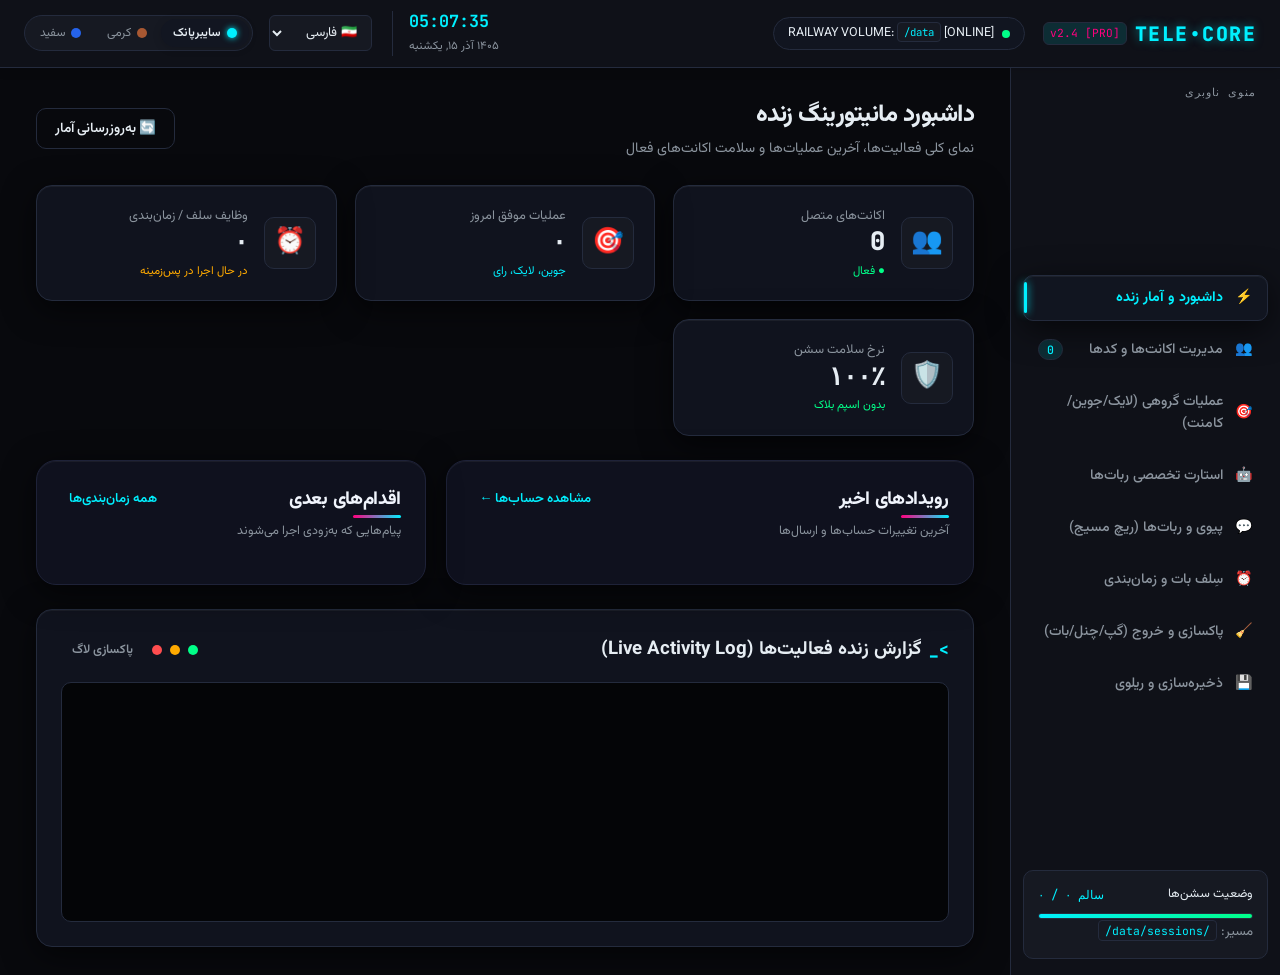
==== commit 39e00cc0: "Add files via upload" ====
--- a/index.html
+++ b/index.html
@@ -1084,6 +1084,6 @@
     </div>
   </div>
 
-  <script src="app.js"></script>
+  <script src="app.js?v=1791210940"></script>
 </body>
 </html>
